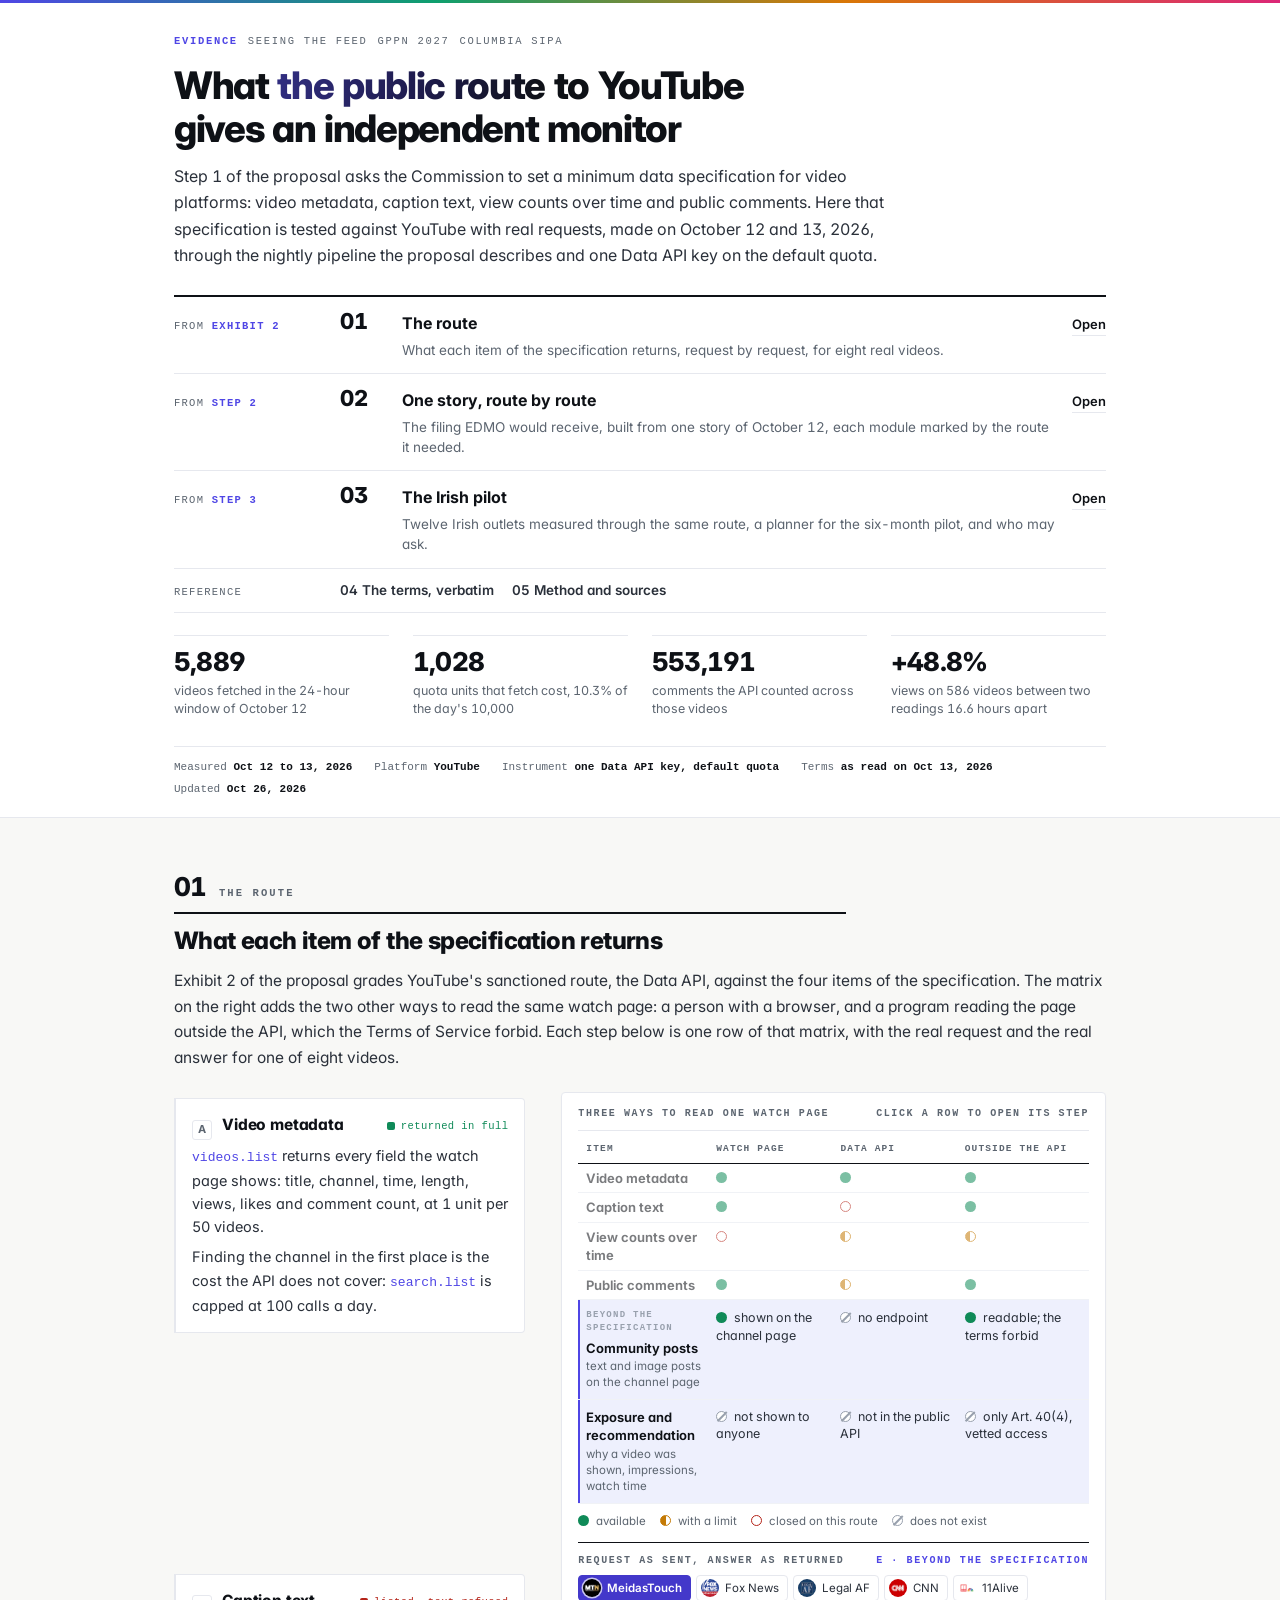
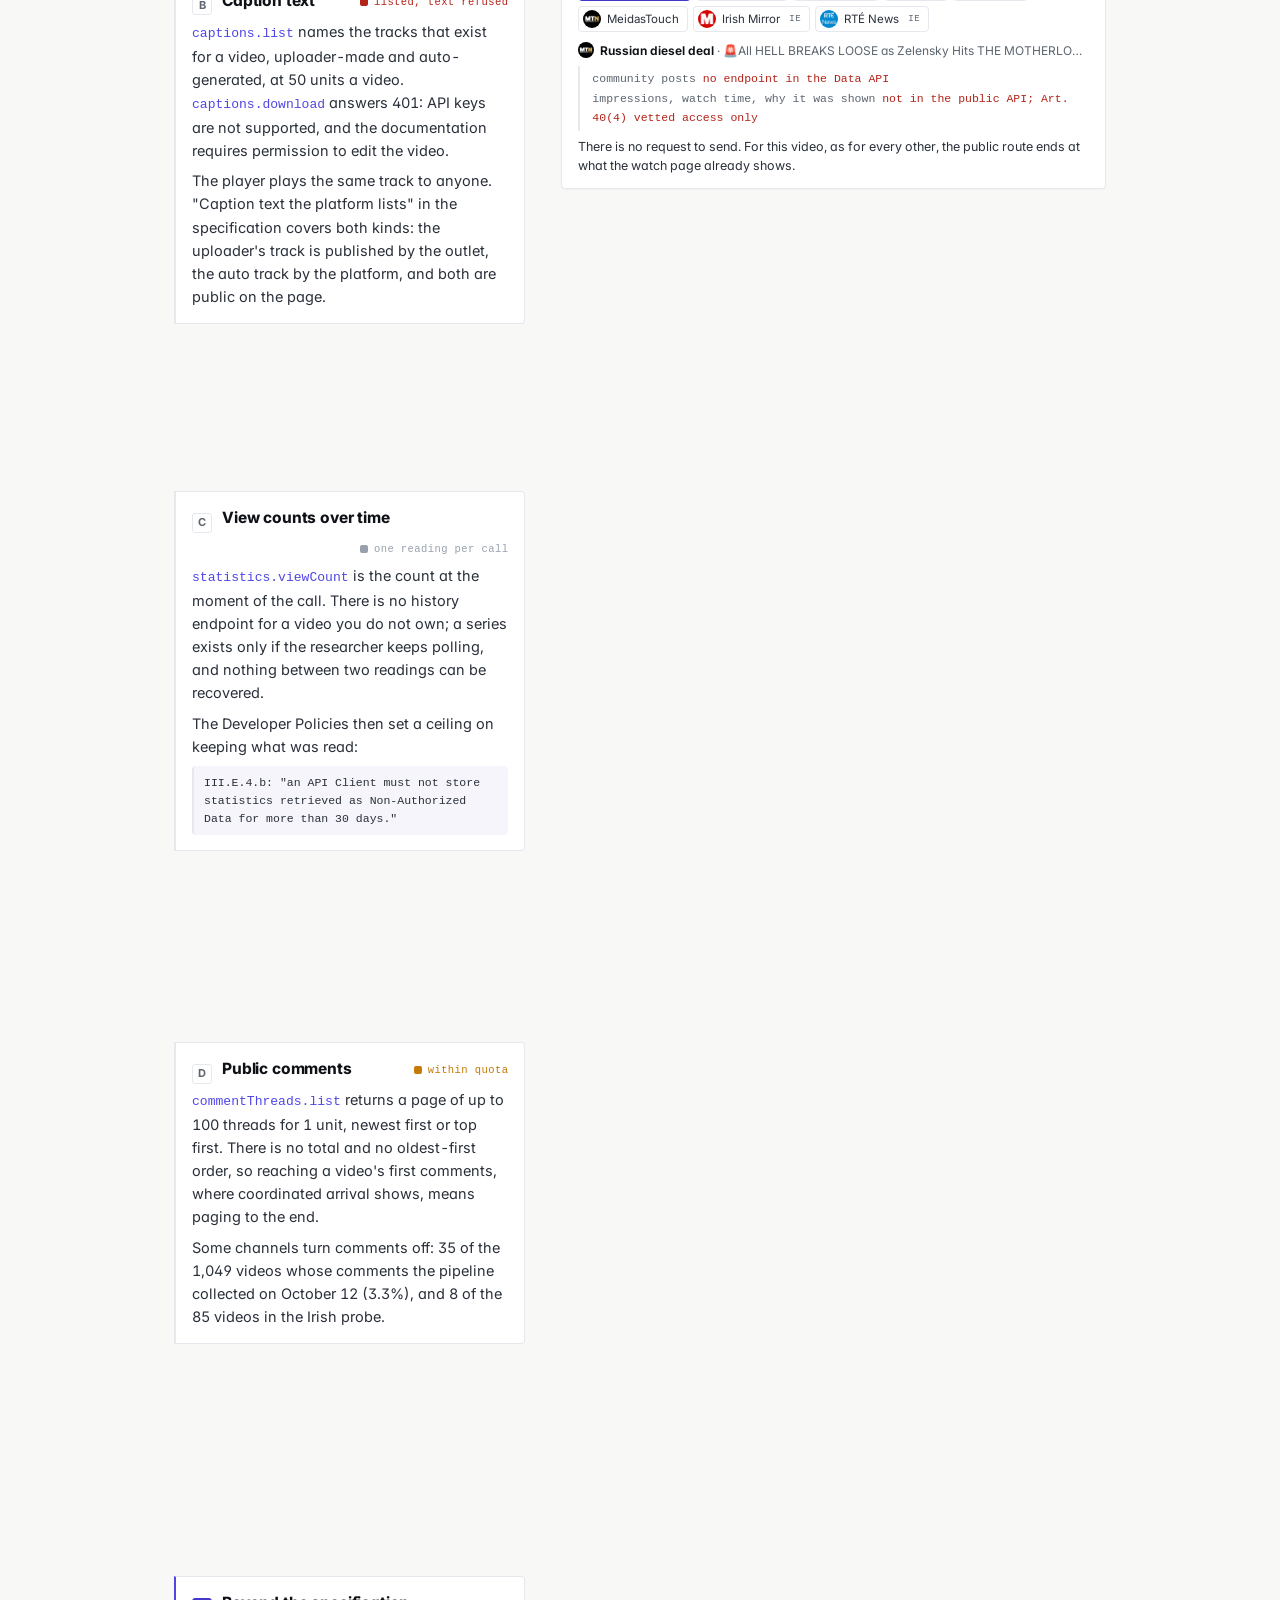
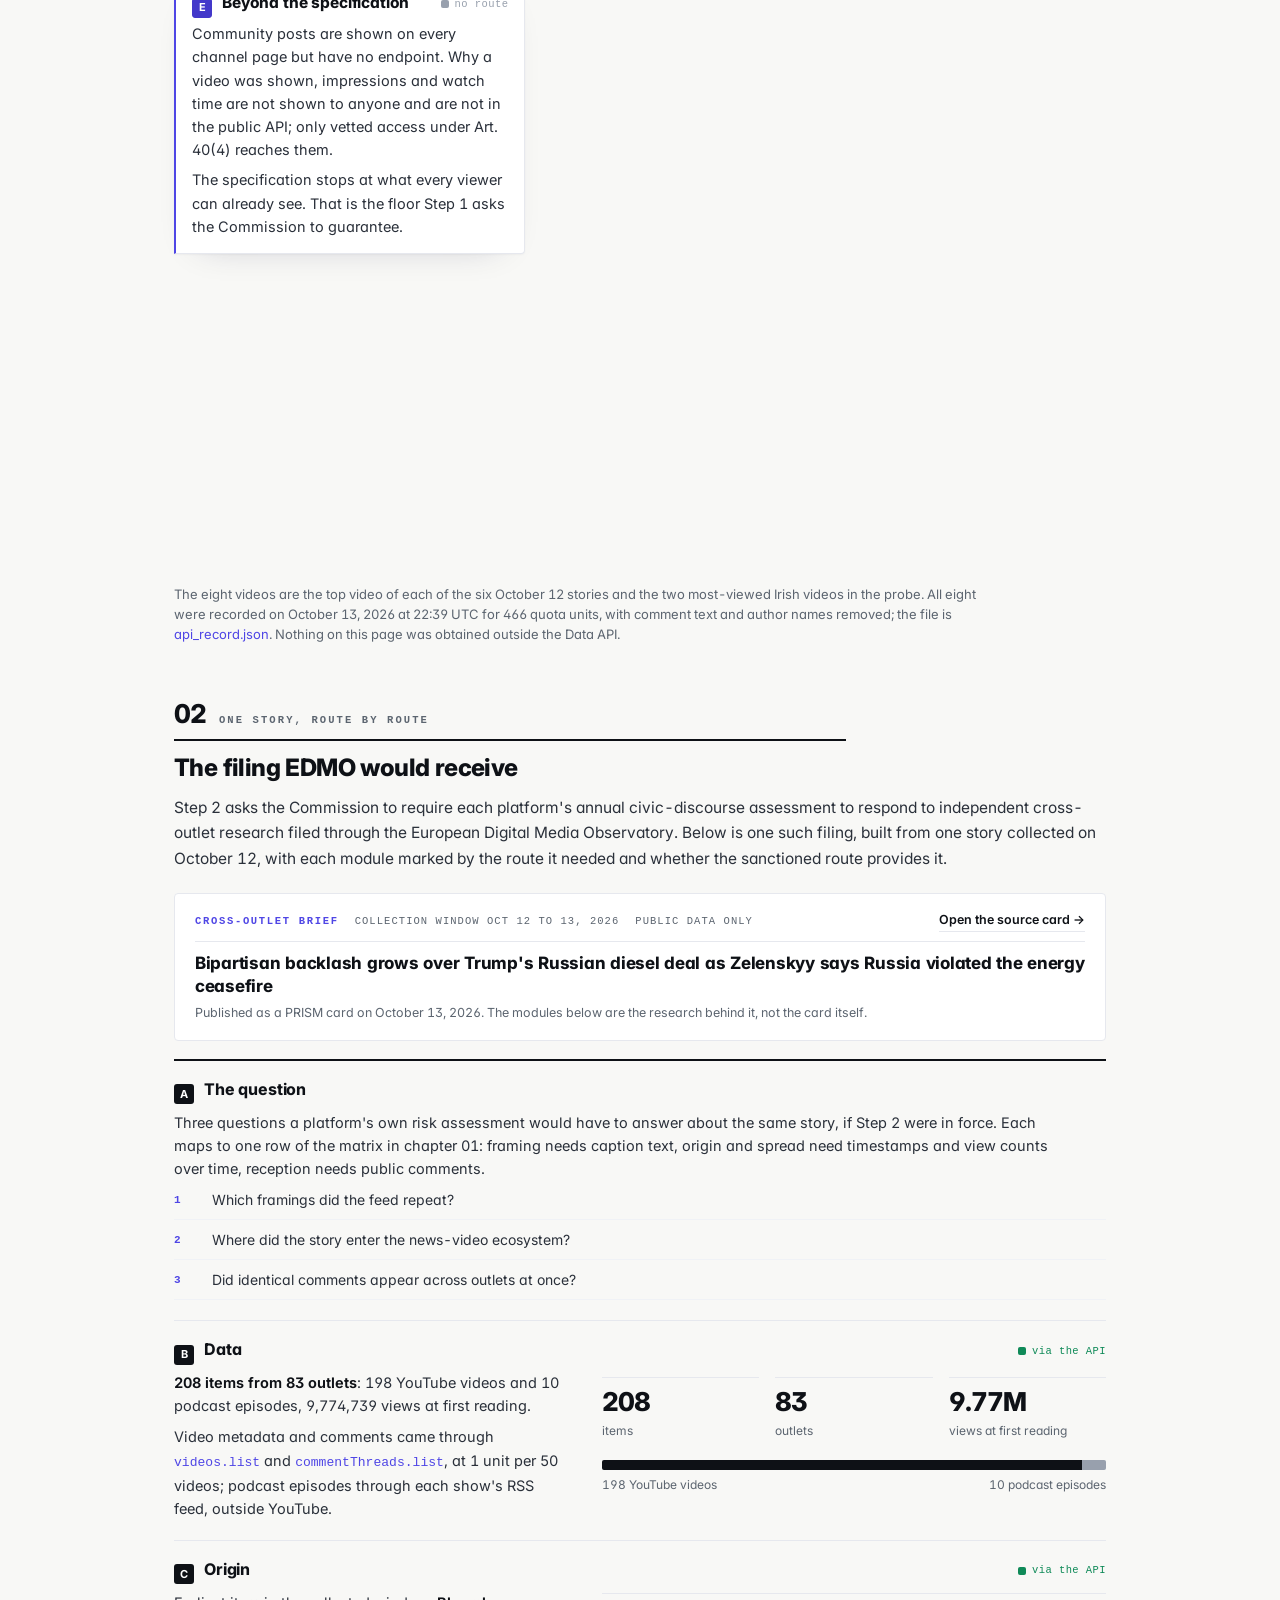
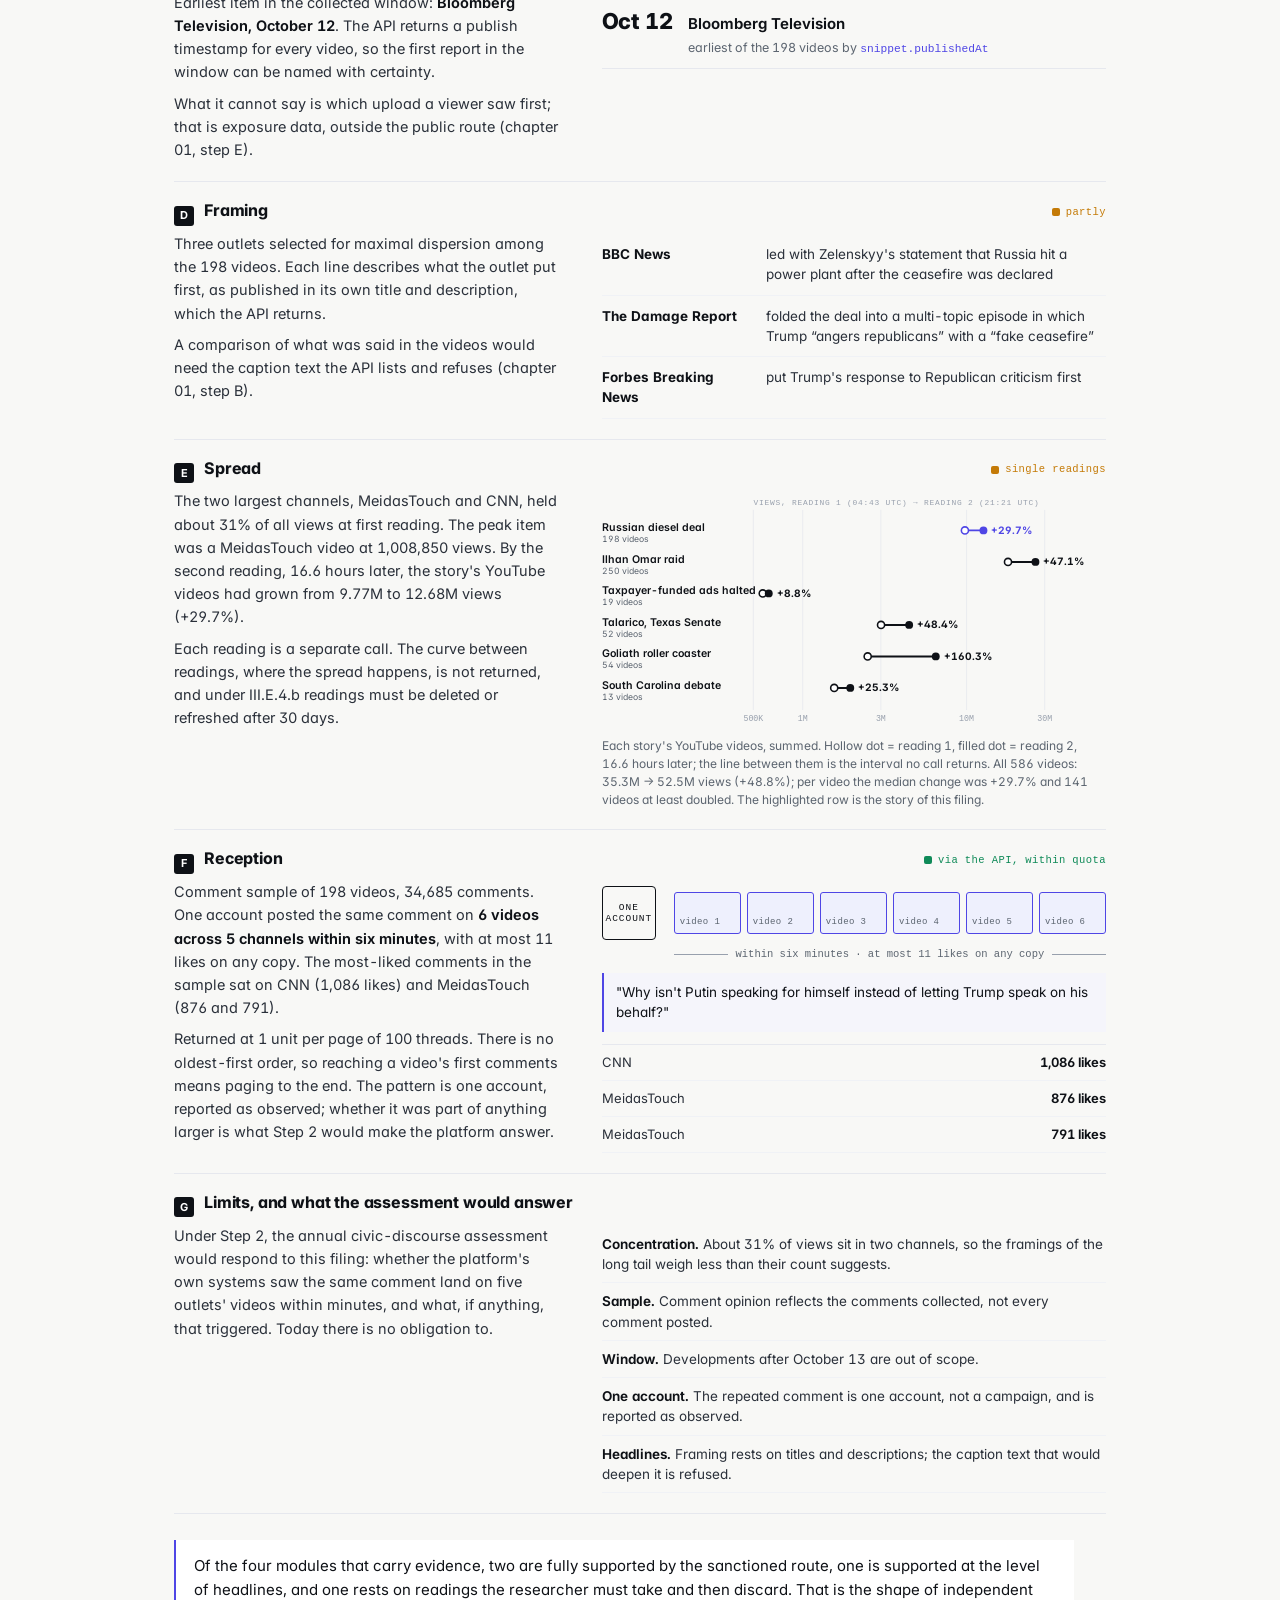
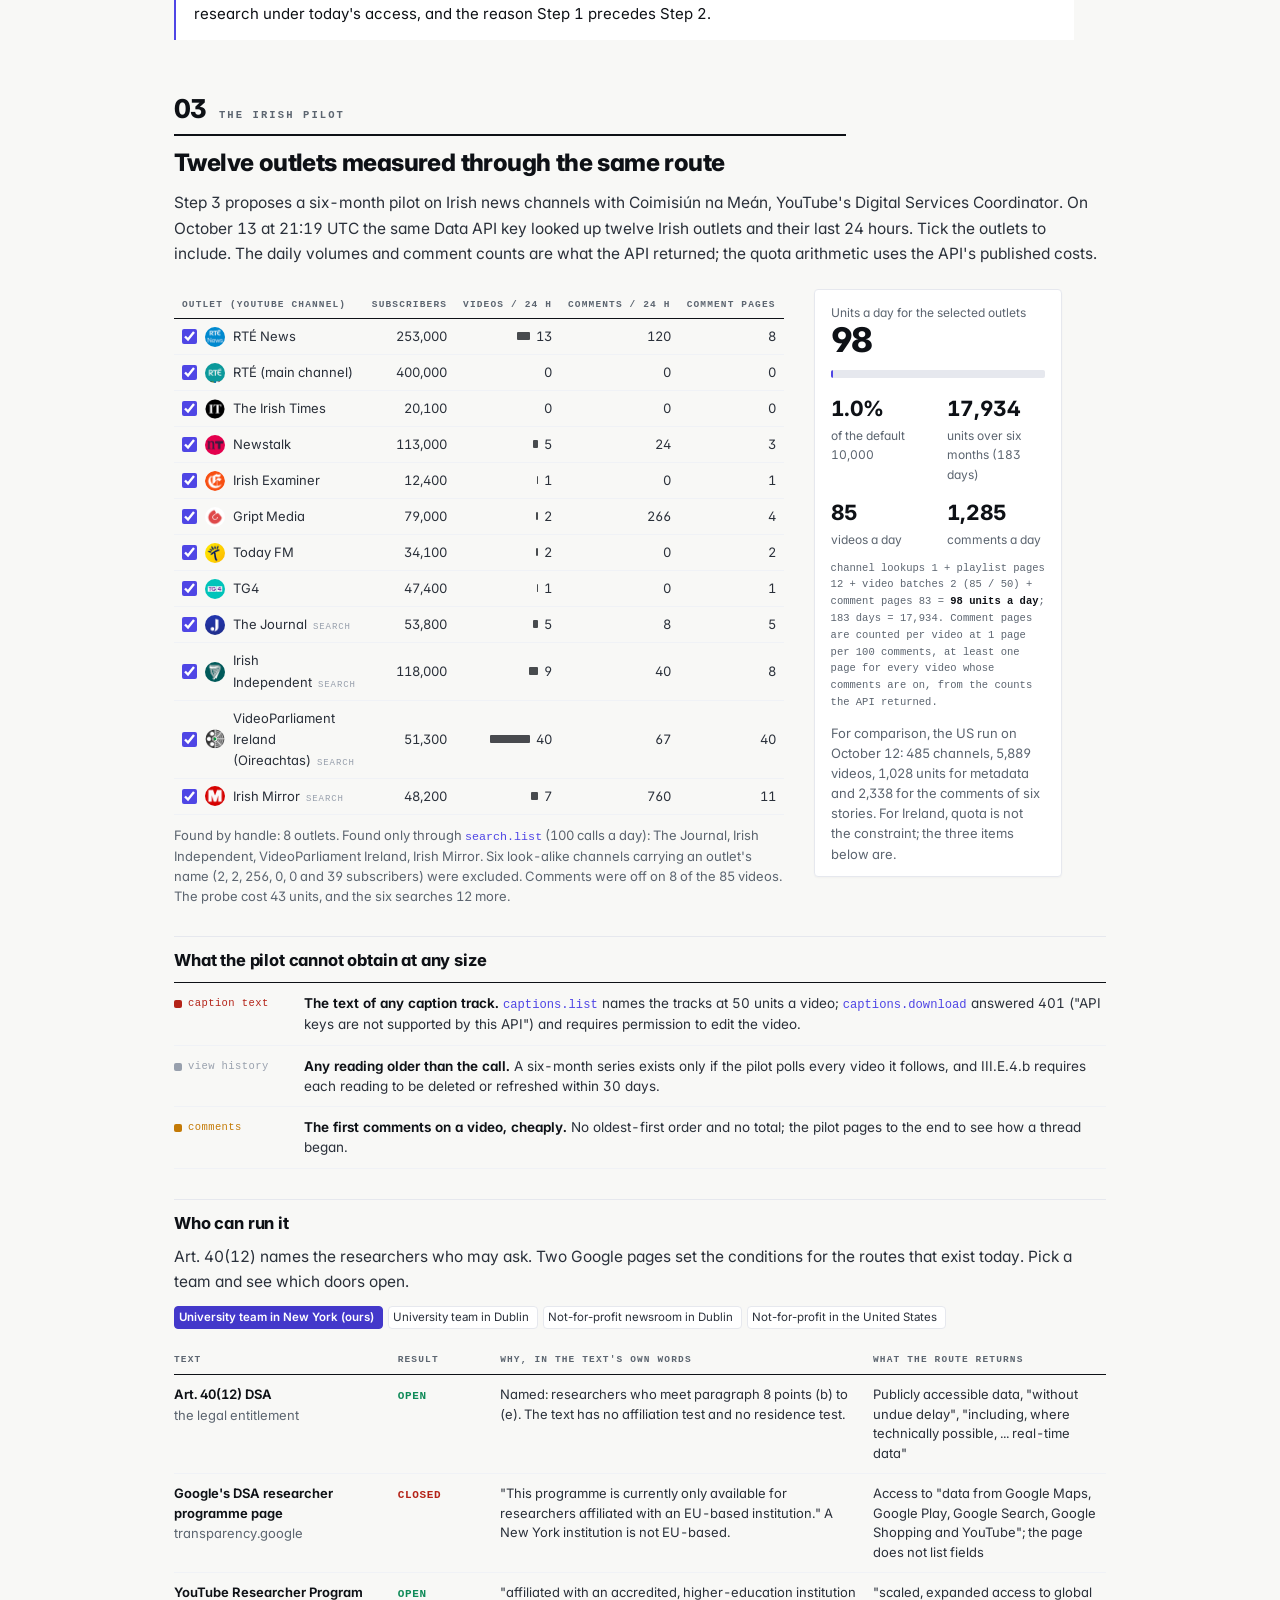
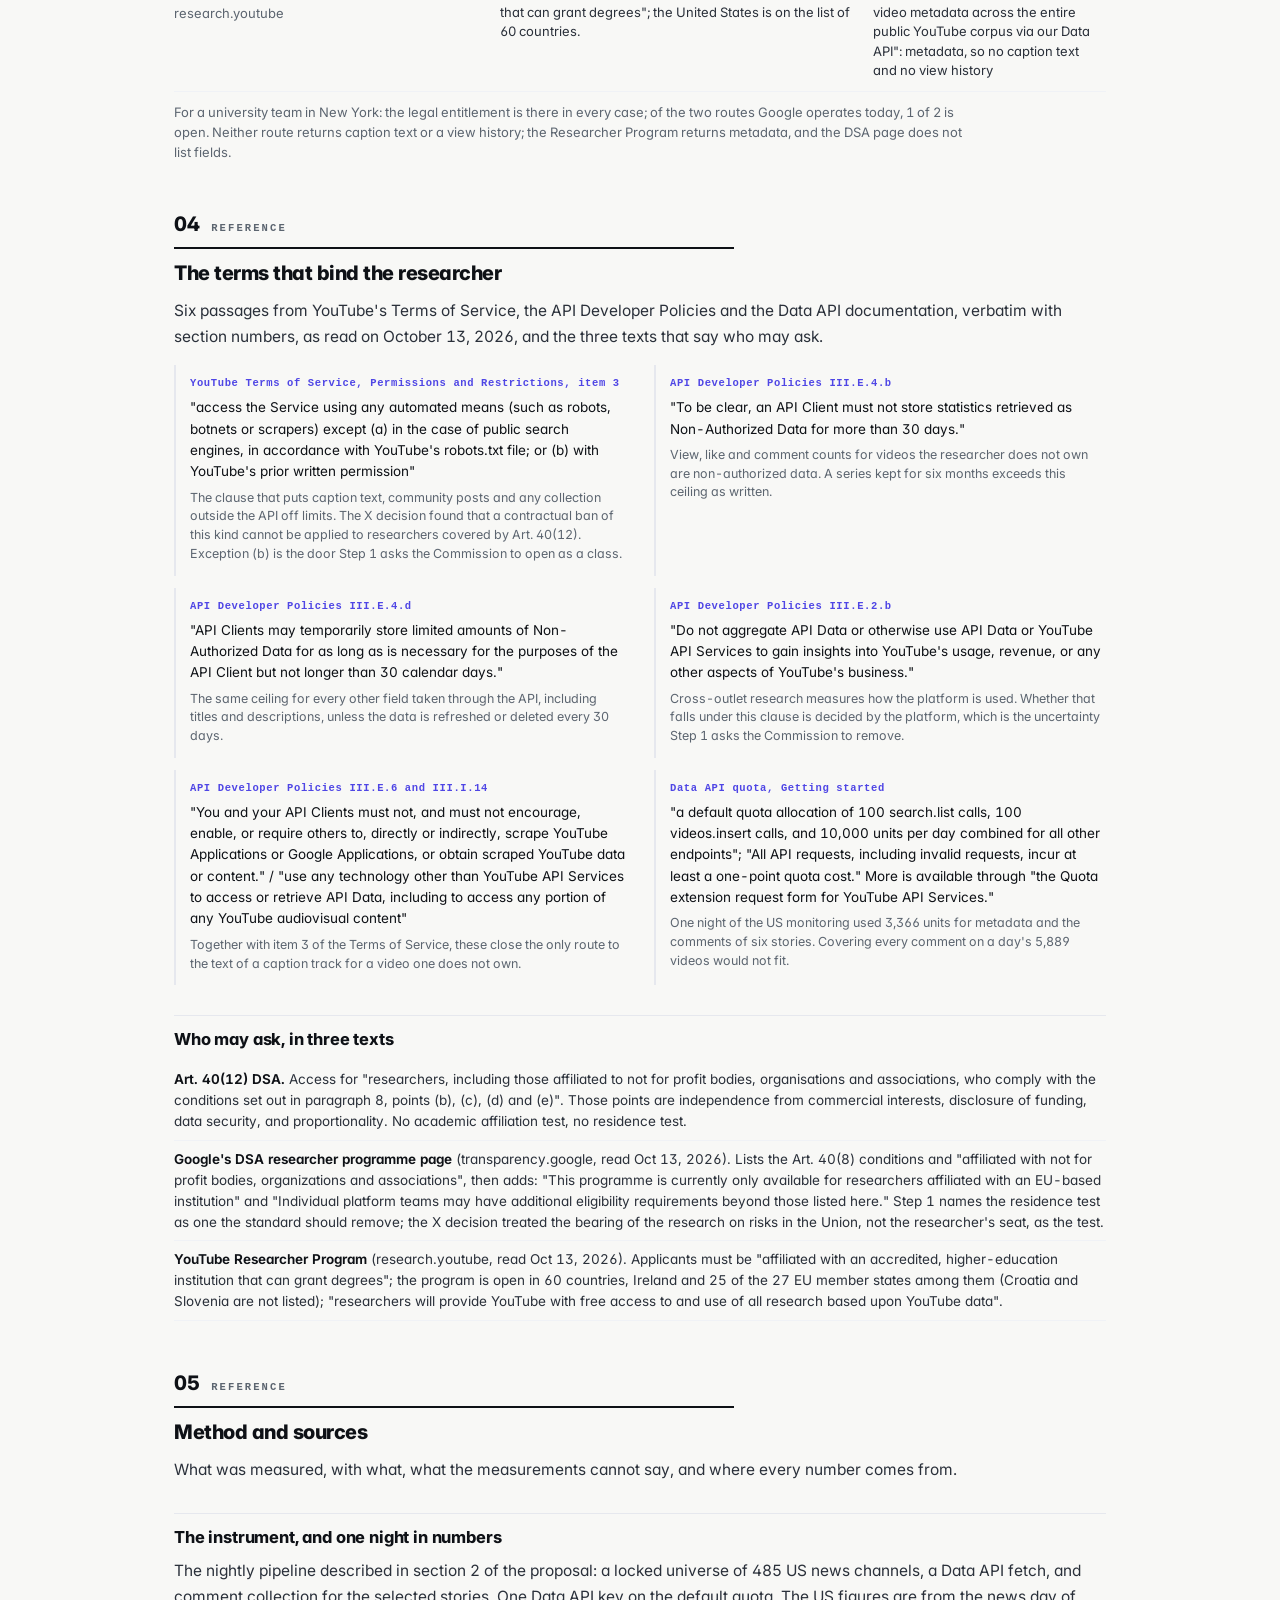
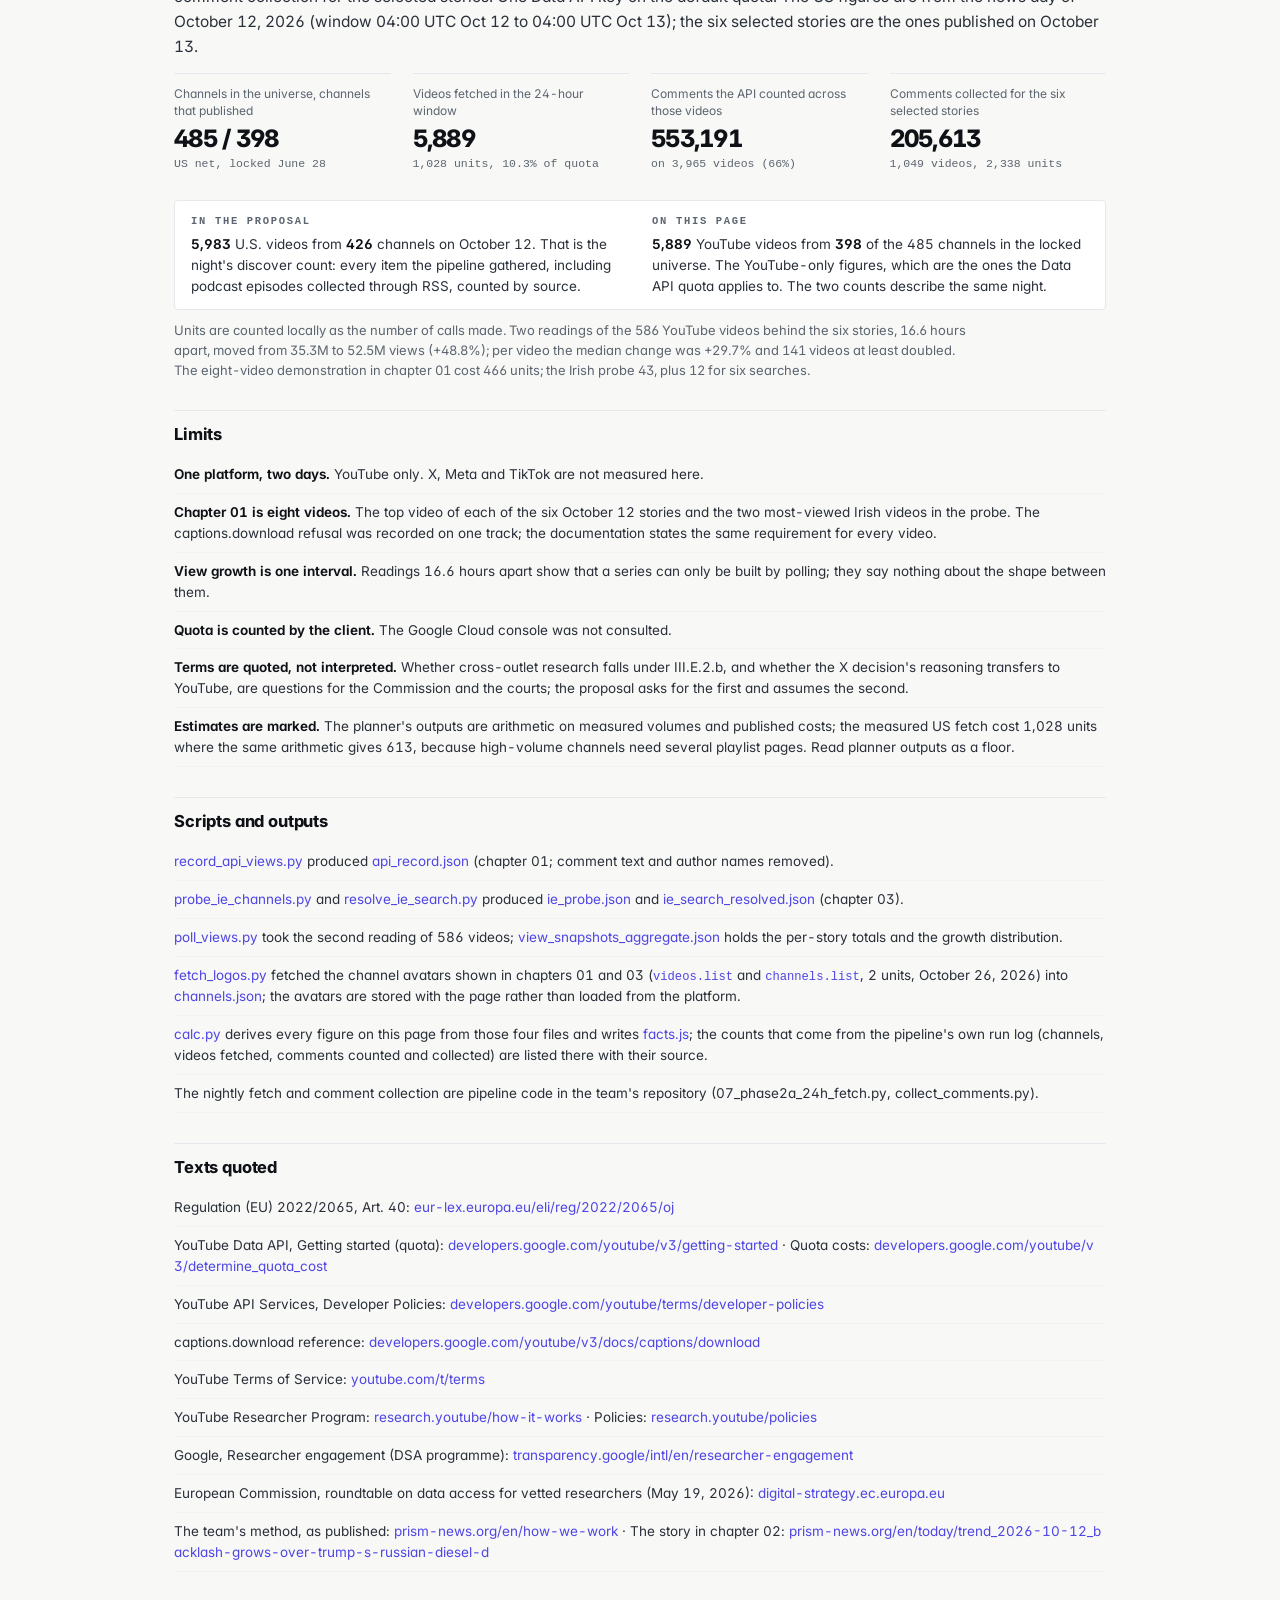
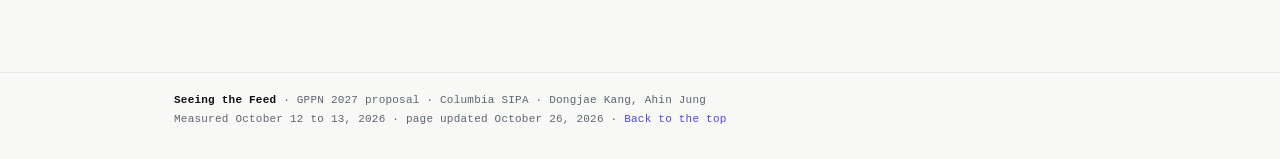
==== prism/gppn-2027/index.html @ 00c49854 "prism/gppn-2027: empty favicon link so the page logs no 404 Co-Authored-By: Claude Fable 5.1 <norepl" ====
<!doctype html>
<html lang="en">
<head>
<meta charset="utf-8">
<meta name="viewport" content="width=device-width, initial-scale=1">
<meta name="robots" content="noindex, nofollow">
<link rel="icon" href="data:,">
<title>YouTube Access Ledger · Seeing the Feed</title>
<meta name="description" content="Evidence for the GPPN 2027 proposal Seeing the Feed: what the public route to YouTube returns for each item of the proposed data specification, one story filed route by route, and a planner for the Irish pilot. Real requests, October 12 and 13, 2026.">
<link rel="preconnect" href="https://fonts.googleapis.com">
<link rel="preconnect" href="https://fonts.gstatic.com" crossorigin>
<link rel="stylesheet" href="https://fonts.googleapis.com/css2?family=Inter:wght@400;500;600;700;800&display=swap">
<link rel="stylesheet" href="ledger.css">
</head>
<body>
<div class="band"></div>

<header class="mast" id="top">
  <div class="wrap">
    <div class="eyebrow"><span class="ac">Evidence</span><span>Seeing the Feed</span><span>GPPN 2027</span><span>Columbia SIPA</span></div>
    <h1><span>What <em>the public route</em> to YouTube</span><span>gives an independent monitor</span></h1>
    <p class="dek">Step 1 of the proposal asks the Commission to set a minimum data specification for video platforms: video metadata, caption text, view counts over time and public comments. Here that specification is tested against YouTube with real requests, made on October 12 and 13, 2026, through the nightly pipeline the proposal describes and one Data API key on the default quota.</p>

    <ol class="doors">
      <li><span class="from">From <b>Exhibit 2</b></span><span class="n">01</span><span class="t">The route<small>What each item of the specification returns, request by request, for eight real videos.</small></span><a class="go" href="#ledger">Open</a></li>
      <li><span class="from">From <b>Step 2</b></span><span class="n">02</span><span class="t">One story, route by route<small>The filing EDMO would receive, built from one story of October 12, each module marked by the route it needed.</small></span><a class="go" href="#brief">Open</a></li>
      <li><span class="from">From <b>Step 3</b></span><span class="n">03</span><span class="t">The Irish pilot<small>Twelve Irish outlets measured through the same route, a planner for the six-month pilot, and who may ask.</small></span><a class="go" href="#ireland">Open</a></li>
      <li class="ref"><span class="from">Reference</span><span><a href="#terms">04 The terms, verbatim</a><a href="#method">05 Method and sources</a></span></li>
    </ol>

    <div class="strip" id="strip">
      <div class="st"><div class="v num" data-count="5889">5,889</div><div class="l">videos fetched in the 24-hour window of October 12</div></div>
      <div class="st"><div class="v num" data-count="1028">1,028</div><div class="l">quota units that fetch cost, 10.3% of the day's 10,000</div></div>
      <div class="st"><div class="v num" data-count="553191">553,191</div><div class="l">comments the API counted across those videos</div></div>
      <div class="st"><div class="v num" data-count="48.8" data-prefix="+" data-suffix="%" data-dec="1">+48.8%</div><div class="l">views on 586 videos between two readings 16.6 hours apart</div></div>
    </div>
    <div class="meta"><span>Measured <b>Oct 12 to 13, 2026</b></span><span>Platform <b>YouTube</b></span><span>Instrument <b>one Data API key, default quota</b></span><span>Terms <b>as read on Oct 13, 2026</b></span><span>Updated <b>Oct 26, 2026</b></span></div>
  </div>
</header>

<div class="bar"><div class="in"><span class="cur"><b id="bar-n">00</b><span id="bar-t">Start</span></span><nav><a href="#ledger" data-ch="0">01</a><a href="#brief" data-ch="1">02</a><a href="#ireland" data-ch="2">03</a></nav></div></div>

<main>
<div class="wrap">

<!-- ================= 01 the route ================= -->
<section class="chapter" id="ledger" data-ch="0" data-title="The route">
  <div class="chead"><span class="cnum">01</span><span class="clabel">The route</span></div>
  <h2>What each item of the specification returns</h2>
  <p class="lead">Exhibit 2 of the proposal grades YouTube's sanctioned route, the Data API, against the four items of the specification. The matrix on the right adds the two other ways to read the same watch page: a person with a browser, and a program reading the page outside the API, which the Terms of Service forbid. Each step below is one row of that matrix, with the real request and the real answer for one of eight videos.</p>

  <div class="scene" data-scene="route">
    <div class="steps" id="route-steps">
      <div class="step" id="route-a" data-step="0"><div class="card">
        <div class="sh"><b class="k">A</b><span class="t">Video metadata</span><span class="chip ok"><i></i>returned in full</span></div>
        <p><code>videos.list</code> returns every field the watch page shows: title, channel, time, length, views, likes and comment count, at 1 unit per 50 videos.</p>
        <p>Finding the channel in the first place is the cost the API does not cover: <code>search.list</code> is capped at 100 calls a day.</p>
      </div></div>
      <div class="step" id="route-b" data-step="1"><div class="card">
        <div class="sh"><b class="k">B</b><span class="t">Caption text</span><span class="chip closed"><i></i>listed, text refused</span></div>
        <p><code>captions.list</code> names the tracks that exist for a video, uploader-made and auto-generated, at 50 units a video. <code>captions.download</code> answers 401: API keys are not supported, and the documentation requires permission to edit the video.</p>
        <p>The player plays the same track to anyone. "Caption text the platform lists" in the specification covers both kinds: the uploader's track is published by the outlet, the auto track by the platform, and both are public on the page.</p>
      </div></div>
      <div class="step" id="route-c" data-step="2"><div class="card">
        <div class="sh"><b class="k">C</b><span class="t">View counts over time</span><span class="chip none"><i></i>one reading per call</span></div>
        <p><code>statistics.viewCount</code> is the count at the moment of the call. There is no history endpoint for a video you do not own; a series exists only if the researcher keeps polling, and nothing between two readings can be recovered.</p>
        <p>The Developer Policies then set a ceiling on keeping what was read: <span class="q">III.E.4.b: "an API Client must not store statistics retrieved as Non-Authorized Data for more than 30 days."</span></p>
      </div></div>
      <div class="step" id="route-d" data-step="3"><div class="card">
        <div class="sh"><b class="k">D</b><span class="t">Public comments</span><span class="chip cond"><i></i>within quota</span></div>
        <p><code>commentThreads.list</code> returns a page of up to 100 threads for 1 unit, newest first or top first. There is no total and no oldest-first order, so reaching a video's first comments, where coordinated arrival shows, means paging to the end.</p>
        <p>Some channels turn comments off: 35 of the 1,049 videos whose comments the pipeline collected on October 12 (3.3%), and 8 of the 85 videos in the Irish probe.</p>
      </div></div>
      <div class="step" id="route-e" data-step="4"><div class="card">
        <div class="sh"><b class="k">E</b><span class="t">Beyond the specification</span><span class="chip none"><i></i>no route</span></div>
        <p>Community posts are shown on every channel page but have no endpoint. Why a video was shown, impressions and watch time are not shown to anyone and are not in the public API; only vetted access under Art. 40(4) reaches them.</p>
        <p>The specification stops at what every viewer can already see. That is the floor Step 1 asks the Commission to guarantee.</p>
      </div></div>
      <div class="tail"></div>
    </div>

    <div class="stage">
      <div class="panel">
        <div class="ph"><span class="lab">Three ways to read one watch page</span><span class="lab" id="mx-hint">Click a row to open its step</span></div>
        <div class="tw">
        <table class="matrix" id="matrix">
          <colgroup><col class="c0"><col><col><col></colgroup>
          <thead><tr><th>Item</th><th>Watch page</th><th>Data API</th><th>Outside the API</th></tr></thead>
          <tbody>
            <tr class="row" data-step="0"><td><span class="nm">Video metadata</span><span class="ds">title, description, tags, time, duration, counts</span></td><td><i class="mk full"></i><span class="tx">shown on every watch page</span></td><td><i class="mk full"></i><span class="tx">returned in full, 1 unit per 50; search capped at 100 calls a day</span></td><td><i class="mk full"></i><span class="tx">the same fields</span></td></tr>
            <tr class="row" data-step="1"><td><span class="nm">Caption text</span><span class="ds">uploader captions and platform auto captions</span></td><td><i class="mk full"></i><span class="tx">the player plays both kinds</span></td><td><i class="mk own"></i><span class="tx">tracks are listed; the text is refused: 401, edit permission</span></td><td><i class="mk full"></i><span class="tx">readable from the player's track; the terms forbid this route</span></td></tr>
            <tr class="row" data-step="2"><td><span class="nm">View counts over time</span><span class="ds">a series of readings per video, not one</span></td><td><i class="mk own"></i><span class="tx">the current count only, no history</span></td><td><i class="mk lim"></i><span class="tx">one reading per call; stored readings expire at 30 days</span></td><td><i class="mk lim"></i><span class="tx">the same single reading</span></td></tr>
            <tr class="row" data-step="3"><td><span class="nm">Public comments</span><span class="ds">threads and replies, newest or top</span></td><td><i class="mk full"></i><span class="tx">shown under each video</span></td><td><i class="mk lim"></i><span class="tx">1 unit per 100 threads; no total, no oldest-first; the quota binds</span></td><td><i class="mk full"></i><span class="tx">the same threads; the terms forbid</span></td></tr>
            <tr class="row sep" data-step="4"><td><span class="nm">Community posts</span><span class="ds">text and image posts on the channel page</span></td><td><i class="mk full"></i><span class="tx">shown on the channel page</span></td><td><i class="mk none"></i><span class="tx">no endpoint</span></td><td><i class="mk full"></i><span class="tx">readable; the terms forbid</span></td></tr>
            <tr class="row" data-step="4"><td><span class="nm">Exposure and recommendation</span><span class="ds">why a video was shown, impressions, watch time</span></td><td><i class="mk none"></i><span class="tx">not shown to anyone</span></td><td><i class="mk none"></i><span class="tx">not in the public API</span></td><td><i class="mk none"></i><span class="tx">only Art. 40(4), vetted access</span></td></tr>
          </tbody>
        </table>
        </div>
        <div class="legend"><span><i class="mk full"></i>available</span><span><i class="mk lim"></i>with a limit</span><span><i class="mk own"></i>closed on this route</span><span><i class="mk none"></i>does not exist</span></div>

        <div class="receipt" id="receipt">
          <div class="rh"><span class="lab">Request as sent, answer as returned</span><span class="lab ac" id="rc-cost"></span></div>
          <div class="seg" id="vidpick" role="group" aria-label="Choose a video"></div>
          <div class="vh" id="vidhead"></div>
          <div id="rc-body"></div>
        </div>
      </div>
    </div>
  </div>
  <p class="note">The eight videos are the top video of each of the six October 12 stories and the two most-viewed Irish videos in the probe. All eight were recorded on October 13, 2026 at 22:39 UTC for 466 quota units, with comment text and author names removed; the file is <a href="data/api_record.json">api_record.json</a>. Nothing on this page was obtained outside the Data API.</p>
</section>

<!-- ================= 02 one story ================= -->
<section class="chapter" id="brief" data-ch="1" data-title="One story, route by route">
  <div class="chead"><span class="cnum">02</span><span class="clabel">One story, route by route</span></div>
  <h2>The filing EDMO would receive</h2>
  <p class="lead">Step 2 asks the Commission to require each platform's annual civic-discourse assessment to respond to independent cross-outlet research filed through the European Digital Media Observatory. Below is one such filing, built from one story collected on October 12, with each module marked by the route it needed and whether the sanctioned route provides it.</p>

  <div class="story">
    <div class="sh"><span class="lab ac">Cross-outlet brief</span><span>Collection window Oct 12 to 13, 2026</span><span>Public data only</span><a href="https://prism-news.org/en/today/trend_2026-10-12_backlash-grows-over-trump-s-russian-diesel-d" target="_blank" rel="noopener">Open the source card →</a></div>
    <h3>Bipartisan backlash grows over Trump's Russian diesel deal as Zelenskyy says Russia violated the energy ceasefire</h3>
    <p class="sm">Published as a PRISM card on October 13, 2026. The modules below are the research behind it, not the card itself.</p>
  </div>

  <div class="filing" id="filing">
    <article class="mod one" id="brief-a">
      <div class="mh"><b class="k">A</b><span class="t">The question</span></div>
      <div class="mt">
        <p>Three questions a platform's own risk assessment would have to answer about the same story, if Step 2 were in force. Each maps to one row of the matrix in chapter 01: framing needs caption text, origin and spread need timestamps and view counts over time, reception needs public comments.</p>
        <ol class="qs">
          <li>Which framings did the feed repeat?</li>
          <li>Where did the story enter the news-video ecosystem?</li>
          <li>Did identical comments appear across outlets at once?</li>
        </ol>
      </div>
    </article>

    <article class="mod" id="brief-b">
      <div class="mh"><b class="k">B</b><span class="t">Data</span><span class="chip ok"><i></i>via the API</span></div>
      <div class="mt">
        <p><b>208 items from 83 outlets</b>: 198 YouTube videos and 10 podcast episodes, 9,774,739 views at first reading.</p>
        <p>Video metadata and comments came through <code>videos.list</code> and <code>commentThreads.list</code>, at 1 unit per 50 videos; podcast episodes through each show's RSS feed, outside YouTube.</p>
      </div>
      <div class="mf">
        <div class="bignums">
          <div class="b"><div class="v num">208</div><div class="l">items</div></div>
          <div class="b"><div class="v num">83</div><div class="l">outlets</div></div>
          <div class="b"><div class="v num">9.77M</div><div class="l">views at first reading</div></div>
        </div>
        <div class="comp"><i class="a" style="width:95.2%"></i><i class="b" style="width:4.8%"></i></div>
        <div class="complab"><span>198 YouTube videos</span><span>10 podcast episodes</span></div>
      </div>
    </article>

    <article class="mod" id="brief-c">
      <div class="mh"><b class="k">C</b><span class="t">Origin</span><span class="chip ok"><i></i>via the API</span></div>
      <div class="mt">
        <p>Earliest item in the collected window: <b>Bloomberg Television, October 12</b>. The API returns a publish timestamp for every video, so the first report in the window can be named with certainty.</p>
        <p>What it cannot say is which upload a viewer saw first; that is exposure data, outside the public route (chapter 01, step E).</p>
      </div>
      <div class="mf">
        <div class="origin"><span class="d">Oct 12</span><span class="o">Bloomberg Television<small>earliest of the 198 videos by <code>snippet.publishedAt</code></small></span></div>
      </div>
    </article>

    <article class="mod" id="brief-d">
      <div class="mh"><b class="k">D</b><span class="t">Framing</span><span class="chip cond"><i></i>partly</span></div>
      <div class="mt">
        <p>Three outlets selected for maximal dispersion among the 198 videos. Each line describes what the outlet put first, as published in its own title and description, which the API returns.</p>
        <p>A comparison of what was said in the videos would need the caption text the API lists and refuses (chapter 01, step B).</p>
      </div>
      <div class="mf"><ul class="outs" id="outs"></ul></div>
    </article>

    <article class="mod" id="brief-e">
      <div class="mh"><b class="k">E</b><span class="t">Spread</span><span class="chip cond"><i></i>single readings</span></div>
      <div class="mt">
        <p>The two largest channels, MeidasTouch and CNN, held about 31% of all views at first reading. The peak item was a MeidasTouch video at 1,008,850 views. By the second reading, 16.6 hours later, the story's YouTube videos had grown from 9.77M to 12.68M views (+29.7%).</p>
        <p>Each reading is a separate call. The curve between readings, where the spread happens, is not returned, and under III.E.4.b readings must be deleted or refreshed after 30 days.</p>
      </div>
      <div class="mf"><figure class="dumb" id="dumb"></figure></div>
    </article>

    <article class="mod" id="brief-f">
      <div class="mh"><b class="k">F</b><span class="t">Reception</span><span class="chip ok"><i></i>via the API, within quota</span></div>
      <div class="mt">
        <p>Comment sample of 198 videos, 34,685 comments. One account posted the same comment on <b>6 videos across 5 channels within six minutes</b>, with at most 11 likes on any copy. The most-liked comments in the sample sat on CNN (1,086 likes) and MeidasTouch (876 and 791).</p>
        <p>Returned at 1 unit per page of 100 threads. There is no oldest-first order, so reaching a video's first comments means paging to the end. The pattern is one account, reported as observed; whether it was part of anything larger is what Step 2 would make the platform answer.</p>
      </div>
      <div class="mf">
        <div class="rep">
          <div class="acc">ONE<br>ACCOUNT</div>
          <div class="vids" id="repvids"></div>
          <div class="brace">within six minutes · at most 11 likes on any copy</div>
          <div class="quote">"Why isn't Putin speaking for himself instead of letting Trump speak on his behalf?"</div>
        </div>
        <ul class="liked" id="liked"></ul>
      </div>
    </article>

    <article class="mod" id="brief-g">
      <div class="mh"><b class="k">G</b><span class="t">Limits, and what the assessment would answer</span></div>
      <div class="mt">
        <p>Under Step 2, the annual civic-discourse assessment would respond to this filing: whether the platform's own systems saw the same comment land on five outlets' videos within minutes, and what, if anything, that triggered. Today there is no obligation to.</p>
      </div>
      <div class="mf">
        <ul class="limits">
          <li><b>Concentration.</b> About 31% of views sit in two channels, so the framings of the long tail weigh less than their count suggests.</li>
          <li><b>Sample.</b> Comment opinion reflects the comments collected, not every comment posted.</li>
          <li><b>Window.</b> Developments after October 13 are out of scope.</li>
          <li><b>One account.</b> The repeated comment is one account, not a campaign, and is reported as observed.</li>
          <li><b>Headlines.</b> Framing rests on titles and descriptions; the caption text that would deepen it is refused.</li>
        </ul>
      </div>
    </article>
  </div>
  <p class="sum">Of the four modules that carry evidence, two are fully supported by the sanctioned route, one is supported at the level of headlines, and one rests on readings the researcher must take and then discard. That is the shape of independent research under today's access, and the reason Step 1 precedes Step 2.</p>
</section>

<!-- ================= 03 the Irish pilot ================= -->
<section class="chapter" id="ireland" data-ch="2" data-title="The Irish pilot">
  <div class="chead"><span class="cnum">03</span><span class="clabel">The Irish pilot</span></div>
  <h2>Twelve outlets measured through the same route</h2>
  <p class="lead">Step 3 proposes a six-month pilot on Irish news channels with Coimisiún na Meán, YouTube's Digital Services Coordinator. On October 13 at 21:19 UTC the same Data API key looked up twelve Irish outlets and their last 24 hours. Tick the outlets to include. The daily volumes and comment counts are what the API returned; the quota arithmetic uses the API's published costs.</p>

  <div class="plan">
    <div>
      <div class="tw">
      <table id="plantable">
        <thead><tr><th>Outlet (YouTube channel)</th><th class="r">Subscribers</th><th class="r">Videos / 24 h</th><th class="r">Comments / 24 h</th><th class="r">Comment pages</th></tr></thead>
        <tbody></tbody>
      </table>
      </div>
      <p class="note">Found by handle: 8 outlets. Found only through <code>search.list</code> (100 calls a day): The Journal, Irish Independent, VideoParliament Ireland, Irish Mirror. Six look-alike channels carrying an outlet's name (2, 2, 256, 0, 0 and 39 subscribers) were excluded. Comments were off on 8 of the 85 videos. The probe cost 43 units, and the six searches 12 more.</p>
    </div>
    <div class="out panel">
      <div class="l">Units a day for the selected outlets</div>
      <div class="big num" id="p-units">0</div>
      <div class="meter" id="p-meter"><i style="width:0"></i></div>
      <div class="row">
        <div><div class="v num" id="p-pct">0%</div><div class="l">of the default 10,000</div></div>
        <div><div class="v num" id="p-6m">0</div><div class="l">units over six months (183 days)</div></div>
        <div><div class="v num" id="p-vid">0</div><div class="l">videos a day</div></div>
        <div><div class="v num" id="p-com">0</div><div class="l">comments a day</div></div>
      </div>
      <div class="formula" id="p-formula"></div>
      <p class="note" style="margin-top:12px">For comparison, the US run on October 12: 485 channels, 5,889 videos, 1,028 units for metadata and 2,338 for the comments of six stories. For Ireland, quota is not the constraint; the three items below are.</p>
    </div>
  </div>

  <h3 id="cannot">What the pilot cannot obtain at any size</h3>
  <ul class="cannot">
    <li><span class="chip closed"><i></i>caption text</span><span><b>The text of any caption track.</b> <code>captions.list</code> names the tracks at 50 units a video; <code>captions.download</code> answered 401 ("API keys are not supported by this API") and requires permission to edit the video.</span></li>
    <li><span class="chip none"><i></i>view history</span><span><b>Any reading older than the call.</b> A six-month series exists only if the pilot polls every video it follows, and III.E.4.b requires each reading to be deleted or refreshed within 30 days.</span></li>
    <li><span class="chip cond"><i></i>comments</span><span><b>The first comments on a video, cheaply.</b> No oldest-first order and no total; the pilot pages to the end to see how a thread began.</span></li>
  </ul>

  <h3 id="who">Who can run it</h3>
  <p>Art. 40(12) names the researchers who may ask. Two Google pages set the conditions for the routes that exist today. Pick a team and see which doors open.</p>
  <div class="seg" id="teamseg" role="group" aria-label="Team type" style="margin-top:12px">
    <button data-team="us-uni" class="on">University team in New York (ours)</button>
    <button data-team="ie-uni">University team in Dublin</button>
    <button data-team="ie-npo">Not-for-profit newsroom in Dublin</button>
    <button data-team="us-npo">Not-for-profit in the United States</button>
  </div>
  <div class="tw">
  <table class="elig">
    <thead><tr><th style="width:24%">Text</th><th style="width:11%">Result</th><th>Why, in the text's own words</th><th style="width:25%">What the route returns</th></tr></thead>
    <tbody>
      <tr><td><b>Art. 40(12) DSA</b><br><span class="note">the legal entitlement</span></td><td id="e1-r"></td><td id="e1-w"></td><td>Publicly accessible data, "without undue delay", "including, where technically possible, ... real-time data"</td></tr>
      <tr><td><b>Google's DSA researcher programme page</b><br><span class="note">transparency.google</span></td><td id="e2-r"></td><td id="e2-w"></td><td>Access to "data from Google Maps, Google Play, Google Search, Google Shopping and YouTube"; the page does not list fields</td></tr>
      <tr><td><b>YouTube Researcher Program</b><br><span class="note">research.youtube</span></td><td id="e3-r"></td><td id="e3-w"></td><td>"scaled, expanded access to global video metadata across the entire public YouTube corpus via our Data API": metadata, so no caption text and no view history</td></tr>
    </tbody>
  </table>
  </div>
  <p class="note" id="eligsum"></p>
</section>

<!-- ================= 04 the terms ================= -->
<section class="chapter ref" id="terms" data-title="The terms">
  <div class="chead"><span class="cnum">04</span><span class="clabel">Reference</span></div>
  <h2>The terms that bind the researcher</h2>
  <p class="lead">Six passages from YouTube's Terms of Service, the API Developer Policies and the Data API documentation, verbatim with section numbers, as read on October 13, 2026, and the three texts that say who may ask.</p>
  <div class="quotes">
    <div class="q"><div class="r">YouTube Terms of Service, Permissions and Restrictions, item 3</div><blockquote>"access the Service using any automated means (such as robots, botnets or scrapers) except (a) in the case of public search engines, in accordance with YouTube's robots.txt file; or (b) with YouTube's prior written permission"</blockquote><div class="so">The clause that puts caption text, community posts and any collection outside the API off limits. The X decision found that a contractual ban of this kind cannot be applied to researchers covered by Art. 40(12). Exception (b) is the door Step 1 asks the Commission to open as a class.</div></div>
    <div class="q"><div class="r">API Developer Policies III.E.4.b</div><blockquote>"To be clear, an API Client must not store statistics retrieved as Non-Authorized Data for more than 30 days."</blockquote><div class="so">View, like and comment counts for videos the researcher does not own are non-authorized data. A series kept for six months exceeds this ceiling as written.</div></div>
    <div class="q"><div class="r">API Developer Policies III.E.4.d</div><blockquote>"API Clients may temporarily store limited amounts of Non-Authorized Data for as long as is necessary for the purposes of the API Client but not longer than 30 calendar days."</blockquote><div class="so">The same ceiling for every other field taken through the API, including titles and descriptions, unless the data is refreshed or deleted every 30 days.</div></div>
    <div class="q"><div class="r">API Developer Policies III.E.2.b</div><blockquote>"Do not aggregate API Data or otherwise use API Data or YouTube API Services to gain insights into YouTube's usage, revenue, or any other aspects of YouTube's business."</blockquote><div class="so">Cross-outlet research measures how the platform is used. Whether that falls under this clause is decided by the platform, which is the uncertainty Step 1 asks the Commission to remove.</div></div>
    <div class="q"><div class="r">API Developer Policies III.E.6 and III.I.14</div><blockquote>"You and your API Clients must not, and must not encourage, enable, or require others to, directly or indirectly, scrape YouTube Applications or Google Applications, or obtain scraped YouTube data or content." / "use any technology other than YouTube API Services to access or retrieve API Data, including to access any portion of any YouTube audiovisual content"</blockquote><div class="so">Together with item 3 of the Terms of Service, these close the only route to the text of a caption track for a video one does not own.</div></div>
    <div class="q"><div class="r">Data API quota, Getting started</div><blockquote>"a default quota allocation of 100 search.list calls, 100 videos.insert calls, and 10,000 units per day combined for all other endpoints"; "All API requests, including invalid requests, incur at least a one-point quota cost." More is available through "the Quota extension request form for YouTube API Services."</blockquote><div class="so">One night of the US monitoring used 3,366 units for metadata and the comments of six stories. Covering every comment on a day's 5,889 videos would not fit.</div></div>
  </div>
  <h3>Who may ask, in three texts</h3>
  <ul class="plain">
    <li><b>Art. 40(12) DSA.</b> Access for "researchers, including those affiliated to not for profit bodies, organisations and associations, who comply with the conditions set out in paragraph 8, points (b), (c), (d) and (e)". Those points are independence from commercial interests, disclosure of funding, data security, and proportionality. No academic affiliation test, no residence test.</li>
    <li><b>Google's DSA researcher programme page</b> (transparency.google, read Oct 13, 2026). Lists the Art. 40(8) conditions and "affiliated with not for profit bodies, organizations and associations", then adds: "This programme is currently only available for researchers affiliated with an EU-based institution" and "Individual platform teams may have additional eligibility requirements beyond those listed here." Step 1 names the residence test as one the standard should remove; the X decision treated the bearing of the research on risks in the Union, not the researcher's seat, as the test.</li>
    <li><b>YouTube Researcher Program</b> (research.youtube, read Oct 13, 2026). Applicants must be "affiliated with an accredited, higher-education institution that can grant degrees"; the program is open in 60 countries, Ireland and 25 of the 27 EU member states among them (Croatia and Slovenia are not listed); "researchers will provide YouTube with free access to and use of all research based upon YouTube data".</li>
  </ul>
</section>

<!-- ================= 05 method ================= -->
<section class="chapter ref" id="method" data-title="Method and sources">
  <div class="chead"><span class="cnum">05</span><span class="clabel">Reference</span></div>
  <h2>Method and sources</h2>
  <p class="lead">What was measured, with what, what the measurements cannot say, and where every number comes from.</p>

  <h3>The instrument, and one night in numbers</h3>
  <p>The nightly pipeline described in section 2 of the proposal: a locked universe of 485 US news channels, a Data API fetch, and comment collection for the selected stories. One Data API key on the default quota. The US figures are from the news day of October 12, 2026 (window 04:00 UTC Oct 12 to 04:00 UTC Oct 13); the six selected stories are the ones published on October 13.</p>
  <div class="stats" style="margin-top:14px">
    <div class="stat"><div class="l">Channels in the universe, channels that published</div><div class="v">485 / 398</div><div class="d">US net, locked June 28</div></div>
    <div class="stat"><div class="l">Videos fetched in the 24-hour window</div><div class="v">5,889</div><div class="d">1,028 units, 10.3% of quota</div></div>
    <div class="stat"><div class="l">Comments the API counted across those videos</div><div class="v">553,191</div><div class="d">on 3,965 videos (66%)</div></div>
    <div class="stat"><div class="l">Comments collected for the six selected stories</div><div class="v">205,613</div><div class="d">1,049 videos, 2,338 units</div></div>
  </div>
  <div class="recon">
    <div class="c"><span class="lab">In the proposal</span><b>5,983</b> U.S. videos from <b>426</b> channels on October 12. That is the night's discover count: every item the pipeline gathered, including podcast episodes collected through RSS, counted by source.</div>
    <div class="c"><span class="lab">On this page</span><b>5,889</b> YouTube videos from <b>398</b> of the 485 channels in the locked universe. The YouTube-only figures, which are the ones the Data API quota applies to. The two counts describe the same night.</div>
  </div>
  <p class="note">Units are counted locally as the number of calls made. Two readings of the 586 YouTube videos behind the six stories, 16.6 hours apart, moved from 35.3M to 52.5M views (+48.8%); per video the median change was +29.7% and 141 videos at least doubled. The eight-video demonstration in chapter 01 cost 466 units; the Irish probe 43, plus 12 for six searches.</p>

  <h3>Limits</h3>
  <ul class="plain">
    <li><b>One platform, two days.</b> YouTube only. X, Meta and TikTok are not measured here.</li>
    <li><b>Chapter 01 is eight videos.</b> The top video of each of the six October 12 stories and the two most-viewed Irish videos in the probe. The captions.download refusal was recorded on one track; the documentation states the same requirement for every video.</li>
    <li><b>View growth is one interval.</b> Readings 16.6 hours apart show that a series can only be built by polling; they say nothing about the shape between them.</li>
    <li><b>Quota is counted by the client.</b> The Google Cloud console was not consulted.</li>
    <li><b>Terms are quoted, not interpreted.</b> Whether cross-outlet research falls under III.E.2.b, and whether the X decision's reasoning transfers to YouTube, are questions for the Commission and the courts; the proposal asks for the first and assumes the second.</li>
    <li><b>Estimates are marked.</b> The planner's outputs are arithmetic on measured volumes and published costs; the measured US fetch cost 1,028 units where the same arithmetic gives 613, because high-volume channels need several playlist pages. Read planner outputs as a floor.</li>
  </ul>

  <h3>Scripts and outputs</h3>
  <ul class="plain">
    <li><a href="record_api_views.py">record_api_views.py</a> produced <a href="data/api_record.json">api_record.json</a> (chapter 01; comment text and author names removed).</li>
    <li><a href="probe_ie_channels.py">probe_ie_channels.py</a> and <a href="resolve_ie_search.py">resolve_ie_search.py</a> produced <a href="data/ie_probe.json">ie_probe.json</a> and <a href="data/ie_search_resolved.json">ie_search_resolved.json</a> (chapter 03).</li>
    <li><a href="poll_views.py">poll_views.py</a> took the second reading of 586 videos; <a href="data/view_snapshots_aggregate.json">view_snapshots_aggregate.json</a> holds the per-story totals and the growth distribution.</li>
    <li><a href="fetch_logos.py">fetch_logos.py</a> fetched the channel avatars shown in chapters 01 and 03 (<code>videos.list</code> and <code>channels.list</code>, 2 units, October 26, 2026) into <a href="data/channels.json">channels.json</a>; the avatars are stored with the page rather than loaded from the platform.</li>
    <li><a href="calc.py">calc.py</a> derives every figure on this page from those four files and writes <a href="data/facts.js">facts.js</a>; the counts that come from the pipeline's own run log (channels, videos fetched, comments counted and collected) are listed there with their source.</li>
    <li>The nightly fetch and comment collection are pipeline code in the team's repository (07_phase2a_24h_fetch.py, collect_comments.py).</li>
  </ul>
  <h3>Texts quoted</h3>
  <ul class="plain src">
    <li>Regulation (EU) 2022/2065, Art. 40: <a href="https://eur-lex.europa.eu/eli/reg/2022/2065/oj">eur-lex.europa.eu/eli/reg/2022/2065/oj</a></li>
    <li>YouTube Data API, Getting started (quota): <a href="https://developers.google.com/youtube/v3/getting-started">developers.google.com/youtube/v3/getting-started</a> · Quota costs: <a href="https://developers.google.com/youtube/v3/determine_quota_cost">developers.google.com/youtube/v3/determine_quota_cost</a></li>
    <li>YouTube API Services, Developer Policies: <a href="https://developers.google.com/youtube/terms/developer-policies">developers.google.com/youtube/terms/developer-policies</a></li>
    <li>captions.download reference: <a href="https://developers.google.com/youtube/v3/docs/captions/download">developers.google.com/youtube/v3/docs/captions/download</a></li>
    <li>YouTube Terms of Service: <a href="https://www.youtube.com/t/terms">youtube.com/t/terms</a></li>
    <li>YouTube Researcher Program: <a href="https://research.youtube/how-it-works/">research.youtube/how-it-works</a> · Policies: <a href="https://research.youtube/policies/">research.youtube/policies</a></li>
    <li>Google, Researcher engagement (DSA programme): <a href="https://transparency.google/intl/en/researcher-engagement">transparency.google/intl/en/researcher-engagement</a></li>
    <li>European Commission, roundtable on data access for vetted researchers (May 19, 2026): <a href="https://digital-strategy.ec.europa.eu/en/news/commission-holds-roundtable-data-access-vetted-researchers">digital-strategy.ec.europa.eu</a></li>
    <li>The team's method, as published: <a href="https://prism-news.org/en/how-we-work">prism-news.org/en/how-we-work</a> · The story in chapter 02: <a href="https://prism-news.org/en/today/trend_2026-10-12_backlash-grows-over-trump-s-russian-diesel-d">prism-news.org/en/today/trend_2026-10-12_backlash-grows-over-trump-s-russian-diesel-d</a></li>
  </ul>
</section>

</div>
</main>

<footer><div class="wrap"><b>Seeing the Feed</b> · GPPN 2027 proposal · Columbia SIPA · Dongjae Kang, Ahin Jung<br>Measured October 12 to 13, 2026 · page updated October 26, 2026 · <a href="#top">Back to the top</a></div></footer>

<div class="rail" id="rail" aria-label="Chapters"><ol>
  <li data-ch="0"><button class="rn" type="button" title="01 The route">01</button><button class="rb" type="button" aria-label="Chapter 1 progress"><i><b></b></i></button></li>
  <li data-ch="1"><button class="rn" type="button" title="02 One story, route by route">02</button><button class="rb" type="button" aria-label="Chapter 2 progress"><i><b></b></i></button></li>
  <li data-ch="2"><button class="rn" type="button" title="03 The Irish pilot">03</button><button class="rb" type="button" aria-label="Chapter 3 progress"><i><b></b></i></button></li>
</ol></div>
<div class="tip" id="tip" aria-hidden="true"></div>

<script src="data/facts.js"></script>
<script src="ledger.js"></script>
</body>
</html>
---- prism/gppn-2027/ledger.css ----
/* YouTube Access Ledger, evidence companion to "Seeing the Feed" (GPPN 2027).
   Tokens follow the proposal PDF (gppn_v11.html: ink/body/muted/faint, accent indigo, ok/mid/no) and
   PRISM's /about page (spectrum keyline, gradient emphasis, light paper, 4px corners, lines not boxes).
   One scroll, three chapters. Figures are sticky stages that change state as the step cards pass. */
:root{
  --ink:#0e1116; --body:#2a303a; --muted:#5c6570; --faint:#98a0ad;
  --line:#e6e8ee; --line2:#f0f2f6; --rule:#0e1116;
  --ground:#f8f8f6; --panel:#ffffff; --tint:#f5f5fb;
  --accent:#4f46e5; --accent-deep:#4338ca; --accent-soft:#eef0fd;
  --ok:#0f8a58; --mid:#c47a06; --no:#b42318;
  --spectrum:linear-gradient(90deg,#4F46E5 0%,#0E9F6E 34%,#D97706 66%,#DB2777 100%);
  --navy:linear-gradient(100deg,#312e81 0%,#1e1b4b 55%,#0e1116 100%);
  --sans:"Inter",-apple-system,"Helvetica Neue",Arial,sans-serif;
  --mono:ui-monospace,"SF Mono",Menlo,Consolas,monospace;
  --col:980px;
}
*{box-sizing:border-box;margin:0;padding:0}
html{scroll-behavior:smooth;scroll-padding-top:16px}
@media (prefers-reduced-motion:reduce){html{scroll-behavior:auto}}
body{font-family:var(--sans);color:var(--ink);background:var(--ground);font-size:15.5px;line-height:1.62;-webkit-font-smoothing:antialiased;font-feature-settings:"cv11","ss01","tnum"}
a{color:var(--accent);text-decoration:none}
a:hover{text-decoration:underline;text-underline-offset:3px}
code{font-family:var(--mono);font-size:.9em;color:var(--accent)}
b,strong{font-weight:650;color:var(--ink)}
.wrap{max-width:var(--col);margin:0 auto;padding:0 24px}
.lab{font-family:var(--mono);font-size:10.5px;letter-spacing:.16em;text-transform:uppercase;color:var(--muted);font-weight:600}
.lab.ac{color:var(--accent);font-weight:700}
.num{font-variant-numeric:tabular-nums}

/* ---- masthead ---- */
.band{height:3px;background:var(--spectrum)}
.mast{padding:30px 0 10px;background:var(--panel);border-bottom:1px solid var(--line)}
.mast .eyebrow{display:flex;flex-wrap:wrap;gap:0 10px;font-family:var(--mono);font-size:10.5px;letter-spacing:.16em;text-transform:uppercase;color:var(--muted)}
.mast .eyebrow .ac{color:var(--accent);font-weight:700}
h1{margin-top:14px;font-size:38px;line-height:1.12;letter-spacing:-.035em;font-weight:800;max-width:22em}
h1 span{display:block}
h1 em{font-style:normal;background:var(--navy);-webkit-background-clip:text;background-clip:text;color:transparent;font-weight:800}
.dek{margin-top:14px;font-size:16px;line-height:1.65;color:var(--body);max-width:46em}
.doors{list-style:none;margin:26px 0 0;border-top:2px solid var(--rule)}
.doors li{display:grid;grid-template-columns:150px 46px 1fr auto;gap:0 16px;align-items:baseline;padding:13px 0;border-bottom:1px solid var(--line)}
.doors .from{font-family:var(--mono);font-size:10.5px;letter-spacing:.12em;text-transform:uppercase;color:var(--muted)}
.doors .from b{color:var(--accent);font-weight:700}
.doors .n{font-size:22px;font-weight:800;letter-spacing:-.02em;line-height:1;color:var(--ink)}
.doors .t{font-size:16px;font-weight:700;color:var(--ink)}
.doors .t small{display:block;font-weight:400;color:var(--muted);font-size:13.5px;margin-top:3px;line-height:1.5}
.doors a.go{font-size:13px;font-weight:600;white-space:nowrap;border-bottom:1px solid var(--line);color:var(--ink)}
.doors a.go:hover{border-color:var(--ink);text-decoration:none}
.doors li.ref{grid-template-columns:150px 1fr;color:var(--muted);font-size:13.5px;padding:11px 0}
.doors li.ref a{color:var(--body);font-weight:600}
.doors li.ref a+a{margin-left:18px}
.strip{display:grid;grid-template-columns:repeat(4,1fr);gap:0 24px;margin-top:22px}
.strip .st{padding:12px 0 10px;border-top:1px solid var(--line)}
.strip .v{font-size:26px;font-weight:800;letter-spacing:-.03em;line-height:1.1;font-variant-numeric:tabular-nums}
.strip .l{font-size:12.5px;color:var(--muted);margin-top:5px;line-height:1.45}
.meta{display:flex;flex-wrap:wrap;gap:4px 22px;margin:18px 0 8px;padding-top:12px;border-top:1px solid var(--line);font-family:var(--mono);font-size:11px;color:var(--muted)}
.meta b{color:var(--ink);font-weight:600}

/* ---- narrow-screen position bar ---- */
.bar{display:none}

/* ---- chapters ---- */
main{padding-bottom:60px}
.chapter{padding-top:56px}
.chead{display:flex;align-items:baseline;gap:12px}
.chead .cnum{font-size:26px;font-weight:800;letter-spacing:-.02em;line-height:1;color:var(--ink);font-variant-numeric:tabular-nums}
.chead .clabel{font-family:var(--mono);font-size:10.5px;letter-spacing:.2em;text-transform:uppercase;color:var(--muted);font-weight:700}
h2{font-size:24px;line-height:1.25;letter-spacing:-.025em;font-weight:800;margin-top:10px;padding-top:12px;border-top:2px solid var(--rule);max-width:28em}
h3{font-size:16.5px;font-weight:750;letter-spacing:-.01em;margin:30px 0 8px;padding-top:10px;border-top:1px solid var(--line)}
.lead{margin-top:12px;font-size:15.5px;line-height:1.65;color:var(--body);max-width:60em}
.lead b{color:var(--ink)}
p{color:var(--body);max-width:62em}
p+p{margin-top:9px}
.note{font-size:13px;color:var(--muted);line-height:1.55;max-width:62em;margin-top:10px}
.note b{color:var(--ink);font-weight:600}
.chip{display:inline-flex;align-items:center;gap:6px;font-family:var(--mono);font-size:10.5px;letter-spacing:.04em;white-space:nowrap;color:var(--muted)}
.chip i{width:8px;height:8px;border-radius:2px;display:inline-block;background:currentColor}
.chip.ok{color:var(--ok)} .chip.cond{color:var(--mid)} .chip.closed{color:var(--no)} .chip.none{color:var(--faint)}

/* ---- scene = step cards (left) + sticky stage (right) ---- */
.scene{display:grid;grid-template-columns:minmax(0,1fr) minmax(0,1.55fr);gap:0 36px;align-items:start;margin-top:22px}
.steps{display:grid;gap:0}
.step{min-height:58vh;display:flex;align-items:center}
.step:first-child{min-height:44vh;align-items:flex-start;padding-top:6px}
.step .card{position:relative;background:var(--panel);border:1px solid var(--line);border-left:2px solid var(--line);border-radius:0 4px 4px 0;padding:14px 16px 15px;font-size:14.5px;line-height:1.6;color:var(--body);transition:border-color .3s,box-shadow .3s}
.step.on .card{border-left-color:var(--accent);box-shadow:0 1px 2px rgba(20,20,40,.04),0 14px 36px -28px rgba(20,20,60,.3)}
.step .card .sh{display:flex;align-items:baseline;gap:10px;flex-wrap:wrap;margin-bottom:6px}
.step .card .sh b.k{flex:none;width:20px;height:20px;border-radius:3px;border:1px solid var(--line);display:inline-flex;align-items:center;justify-content:center;font-size:11px;font-weight:700;color:var(--muted);line-height:1;transform:translateY(3px)}
.step.on .card .sh b.k{background:var(--accent-deep);border-color:var(--accent-deep);color:#fff}
.step .card .sh .t{font-size:15.5px;font-weight:750;color:var(--ink);letter-spacing:-.01em}
.step .card .sh .chip{margin-left:auto}
.step .card p{font-size:14.5px}
.step .card p+p{margin-top:7px}
.step .card .q{display:block;margin-top:8px;padding:8px 10px;background:var(--tint);border-radius:4px;font-family:var(--mono);font-size:11.5px;color:var(--body);line-height:1.55}
.tail{min-height:22vh}
.stage{position:sticky;top:16px}
.stage .panel{max-height:calc(100vh - 32px);overflow:auto}
.panel{background:var(--panel);border:1px solid var(--line);border-radius:4px;padding:13px 16px 12px;box-shadow:0 1px 2px rgba(20,20,40,.03)}
.panel .ph{display:flex;align-items:baseline;justify-content:space-between;gap:12px;flex-wrap:wrap;padding-bottom:8px;border-bottom:1px solid var(--line);margin-bottom:10px}
.panel .ph .lab{font-size:10px}
.panel .ph a{font-size:12.5px;font-weight:600;color:var(--ink);border-bottom:1px solid var(--line)}
.panel .ph a:hover{border-color:var(--ink);text-decoration:none}

/* chapter 01: matrix + receipt */
table.matrix{width:100%;border-collapse:collapse;font-size:12.5px;table-layout:fixed}
table.matrix th{font-family:var(--mono);font-size:9.5px;letter-spacing:.12em;text-transform:uppercase;color:var(--muted);font-weight:600;text-align:left;padding:0 8px 6px 0;border-bottom:1px solid var(--rule);vertical-align:bottom;white-space:nowrap}
table.matrix th:first-child{padding-left:8px}
table.matrix td{padding:8px 10px 8px 0;border-bottom:1px solid var(--line2);vertical-align:top;color:var(--body);line-height:1.42;transition:opacity .25s,background .25s}
table.matrix td:first-child{padding-left:8px}
table.matrix col.c0{width:27%}
table.matrix td .nm{font-weight:650;color:var(--ink);display:block;font-size:13px}
table.matrix td .ds{display:block;font-size:11.5px;color:var(--muted);margin-top:1px}
table.matrix tr.sep td{border-top:1px solid var(--rule);padding-top:9px}
table.matrix tr.sep td .nm::before{content:"beyond the specification";display:block;font-family:var(--mono);font-size:9px;letter-spacing:.14em;text-transform:uppercase;color:var(--faint);margin-bottom:4px}
table.matrix tr.row{cursor:pointer}
table.matrix tr.row:hover td{background:var(--tint)}
table.matrix tr.row.on td{background:var(--accent-soft)}
table.matrix tr.row.on td:first-child{box-shadow:inset 2px 0 0 var(--accent)}
table.matrix.dim tr.row:not(.on) td{opacity:.55;padding-top:5px;padding-bottom:5px}
table.matrix.dim tr.row:not(.on) td .ds,table.matrix.dim tr.row:not(.on) td .tx{display:none}
table.matrix.dim tr.row:not(.on) td .mk{margin-right:0}
table.matrix.dim tr.row:not(.on) td .nm::before{margin-bottom:2px}
table.matrix td .tx{display:inline}
.mk{display:inline-block;width:11px;height:11px;border-radius:50%;flex:none;vertical-align:-1px;margin-right:7px}
.mk.full{background:var(--ok)}
.mk.lim{background:linear-gradient(90deg,var(--mid) 50%,#fff 50%);border:1.6px solid var(--mid)}
.mk.own{border:1.6px solid var(--no);background:#fff}
.mk.none{border:1.6px solid var(--faint);background:#fff;position:relative}
.mk.none::after{content:"";position:absolute;left:50%;top:-2px;bottom:-2px;width:1.6px;background:var(--faint);transform:translateX(-50%) rotate(45deg)}
.legend{display:flex;flex-wrap:wrap;gap:4px 14px;margin-top:8px;font-size:11.5px;color:var(--muted)}
.legend span{display:inline-flex;align-items:center}
.receipt{margin-top:12px;padding-top:10px;border-top:1px solid var(--rule)}
.receipt .rh{display:flex;align-items:baseline;justify-content:space-between;gap:10px;flex-wrap:wrap;margin-bottom:6px}
.receipt .rh .lab{font-size:10px}
.seg{display:flex;flex-wrap:wrap;gap:5px;margin:0 0 10px}
.seg button{appearance:none;display:inline-flex;align-items:center;gap:6px;font-family:var(--sans);font-size:11.5px;cursor:pointer;border:1px solid var(--line);background:var(--panel);color:var(--body);padding:3px 8px 3px 4px;border-radius:4px;line-height:1.25;text-align:left}
.av{width:18px;height:18px;border-radius:50%;object-fit:cover;flex:none;background:var(--line);vertical-align:-4px;margin-right:6px}
.seg button .av{margin-right:0}
.seg button.on .av{box-shadow:0 0 0 1.5px rgba(255,255,255,.7)}
.seg button small{display:inline;font-family:var(--mono);font-size:9px;color:var(--muted);letter-spacing:.06em;margin-left:3px}
.seg button:hover{border-color:var(--accent);color:var(--accent)}
.seg button.on{background:var(--accent-deep);border-color:var(--accent-deep);color:#fff;font-weight:600}
.seg button.on small{color:#dcdcff}
.vh{font-size:12px;color:var(--muted);line-height:1.5;margin-bottom:6px;white-space:nowrap;overflow:hidden;text-overflow:ellipsis}
.vh .av{width:16px;height:16px;vertical-align:-3px}
.vh b{color:var(--ink);font-weight:650}
.req{font-family:var(--mono);font-size:10.5px;color:var(--muted);background:var(--tint);border:1px solid var(--line);border-radius:4px;padding:6px 9px;word-break:break-all;line-height:1.5;margin:5px 0}
.req b{color:var(--accent);font-weight:600}
.resp{font-family:var(--mono);font-size:11.5px;line-height:1.7;border-left:2px solid var(--line);padding:3px 0 3px 12px;color:var(--body);overflow-wrap:anywhere;margin-bottom:6px}
.resp .k{color:var(--muted)} .resp .v{color:var(--ink)} .resp .err{color:var(--no)} .resp .okk{color:var(--ok)}
.readings{display:flex;align-items:flex-end;gap:10px;margin:10px 0 4px;flex-wrap:nowrap}
.readings .r .v{font-size:17px;font-weight:750;letter-spacing:-.02em;font-variant-numeric:tabular-nums;line-height:1.1}
.readings .r .t{font-family:var(--mono);font-size:10px;color:var(--muted);margin-top:3px;white-space:nowrap}
.readings .gap{flex:1;height:1px;border-top:1px dashed var(--faint);margin-bottom:22px;position:relative;min-width:30px}
.readings .gap::after{content:"not returned";position:absolute;left:50%;top:-16px;transform:translateX(-50%);font-family:var(--mono);font-size:9px;letter-spacing:.08em;color:var(--faint);white-space:nowrap}
.clock{display:block;margin-top:8px;font-family:var(--mono);font-size:10.5px;line-height:1.5;color:var(--mid);border:1px solid currentColor;border-radius:4px;padding:5px 9px}
.clock.expired{color:var(--no)}
.clock b{font-weight:700;color:inherit}
.verdict{margin-top:7px;font-size:12.5px;color:var(--body);line-height:1.5}
.verdict b{color:var(--ink)}

/* chapter 02: the filing as a document. Each module = letter + title + route chip, then text | figure side by side. */
.story{margin-top:22px;padding:16px 20px;background:var(--panel);border:1px solid var(--line);border-radius:4px}
.story .sh{display:flex;flex-wrap:wrap;gap:4px 16px;align-items:baseline;font-family:var(--mono);font-size:10.5px;letter-spacing:.1em;text-transform:uppercase;color:var(--muted);padding-bottom:9px;border-bottom:1px solid var(--line);margin-bottom:10px}
.story .sh .lab{font-size:10.5px}
.story .sh a{margin-left:auto;text-transform:none;letter-spacing:0;font-family:var(--sans);font-size:12.5px;font-weight:600;color:var(--ink);border-bottom:1px solid var(--line)}
.story .sh a:hover{border-color:var(--ink);text-decoration:none}
.story h3{margin:0;padding:0;border:0;font-size:17px;line-height:1.35;letter-spacing:-.015em}
.story .sm{margin-top:6px;font-size:12.5px;color:var(--muted)}
.filing{margin-top:18px;border-top:2px solid var(--rule)}
.mod{display:grid;grid-template-columns:minmax(0,1fr) minmax(0,1.3fr);gap:8px 40px;padding:16px 0 20px;border-bottom:1px solid var(--line)}
.mod.one{grid-template-columns:minmax(0,1fr)}
.mod.one .mt{max-width:62em}
.mod .mh{grid-column:1/-1;display:flex;align-items:baseline;gap:10px;flex-wrap:wrap}
.mod .mh b.k{flex:none;width:20px;height:20px;border-radius:3px;background:var(--ink);color:#fff;display:inline-flex;align-items:center;justify-content:center;font-size:11px;font-weight:700;line-height:1;transform:translateY(3px)}
.mod .mh .t{font-size:16px;font-weight:750;color:var(--ink);letter-spacing:-.01em}
.mod .mh .chip{margin-left:auto}
.mod .mt p{font-size:14.5px;line-height:1.6}
.mod .mt p+p{margin-top:8px}
.mod .mf{min-width:0;padding-top:2px}
.mod .mf .note{margin-top:8px}
.bignums{display:grid;grid-template-columns:repeat(3,1fr);gap:0 16px;margin:4px 0 12px}
.bignums .b{padding:10px 0 8px;border-top:1px solid var(--line)}
.bignums .v{font-size:26px;font-weight:800;letter-spacing:-.03em;line-height:1.1;font-variant-numeric:tabular-nums}
.bignums .l{font-size:12px;color:var(--muted);margin-top:4px}
.comp{height:10px;border-radius:2px;background:var(--line);overflow:hidden;display:flex;margin-top:4px}
.comp i{display:block;height:100%}
.comp i.a{background:var(--ink)} .comp i.b{background:var(--faint)}
.complab{display:flex;justify-content:space-between;font-size:12px;color:var(--muted);margin-top:5px}
.qs{list-style:none;counter-reset:q}
.qs li{display:grid;grid-template-columns:28px 1fr;gap:0 10px;padding:9px 0;border-bottom:1px solid var(--line2);font-size:14px;color:var(--body);line-height:1.5}
.qs li::before{counter-increment:q;content:counter(q);font-family:var(--mono);font-size:11px;color:var(--accent);font-weight:700;padding-top:3px}
.origin{display:grid;grid-template-columns:auto 1fr;gap:0 16px;align-items:baseline;padding:10px 0;border-top:1px solid var(--line);border-bottom:1px solid var(--line)}
.origin .d{font-size:22px;font-weight:800;letter-spacing:-.02em}
.origin .o{font-size:15px;color:var(--ink);font-weight:650}
.origin .o small{display:block;font-weight:400;color:var(--muted);font-size:12.5px;margin-top:2px}
.outs{list-style:none}
.outs li{display:grid;grid-template-columns:150px 1fr;gap:0 14px;padding:10px 0;border-bottom:1px solid var(--line2);font-size:13.5px;line-height:1.5;color:var(--body)}
.outs li b{color:var(--ink);font-weight:700}
.outs li .fr{color:var(--body)}
figure.dumb{margin:0}
figure.dumb svg{width:100%;height:auto;display:block;font-family:var(--sans)}
figure.dumb figcaption{font-size:12px;color:var(--muted);margin-top:8px;line-height:1.5}
.dumb .ax{stroke:var(--line);stroke-width:1}
.dumb .axl{fill:var(--faint);font-family:var(--mono);font-size:10.5px}
.dumb .lbl{fill:var(--ink);font-size:13.5px;font-weight:600}
.dumb .sub{fill:var(--muted);font-size:11px}
.dumb .pct{fill:var(--ink);font-size:13px;font-weight:700}
.dumb .ln{stroke:var(--ink);stroke-width:2.5;stroke-linecap:round}
.dumb .d0{fill:#fff;stroke:var(--ink);stroke-width:2}
.dumb .d1{fill:var(--ink)}
.dumb g.row.cur .ln{stroke:var(--accent)} .dumb g.row.cur .d0{stroke:var(--accent)} .dumb g.row.cur .d1{fill:var(--accent)} .dumb g.row.cur .pct{fill:var(--accent)}
.dumb g.row{cursor:default}
.dumb g.row rect.hit{fill:transparent}
.dumb g.row:hover rect.hit{fill:var(--tint)}
.dumb .shade{fill:var(--line2)}
.dumb .shl{fill:var(--faint);font-family:var(--mono);font-size:10px;letter-spacing:.1em}
.js .dumb .ln{stroke-dasharray:var(--len,0);stroke-dashoffset:var(--len,0)}
.js .dumb.in .ln{stroke-dashoffset:0;transition:stroke-dashoffset 1.1s cubic-bezier(.22,1,.36,1)}
.js .dumb .d1,.js .dumb .pct{opacity:0}
.js .dumb.in .d1,.js .dumb.in .pct{opacity:1;transition:opacity .4s .8s}
.tip{position:fixed;z-index:40;background:var(--ink);color:#fff;font-family:var(--mono);font-size:11px;line-height:1.45;padding:6px 9px;border-radius:4px;pointer-events:none;max-width:280px;opacity:0;transition:opacity .15s}
.tip.show{opacity:1}
.rep{display:grid;grid-template-columns:auto 1fr;gap:0 18px;align-items:center;margin:4px 0 12px}
.rep .acc{width:54px;height:54px;border-radius:4px;border:1.5px solid var(--ink);display:flex;align-items:center;justify-content:center;font-family:var(--mono);font-size:9.5px;letter-spacing:.1em;color:var(--ink);text-align:center;line-height:1.2}
.rep .vids{display:grid;grid-template-columns:repeat(6,1fr);gap:6px}
.rep .vids i{display:block;height:42px;border:1px solid var(--line);border-radius:3px;background:var(--tint);position:relative}
.rep .vids i::after{content:attr(data-ch);position:absolute;left:5px;bottom:4px;font-family:var(--mono);font-size:9px;color:var(--muted);font-style:normal;letter-spacing:.04em}
.rep .vids i.on{border-color:var(--accent);background:var(--accent-soft)}
.rep .brace{grid-column:2;display:flex;align-items:center;gap:8px;font-family:var(--mono);font-size:10.5px;color:var(--muted);margin-top:6px}
.rep .brace::before{content:"";flex:1;height:1px;background:var(--faint)}
.rep .brace::after{content:"";flex:1;height:1px;background:var(--faint)}
.rep .quote{grid-column:1/-1;margin-top:10px;font-size:13.5px;color:var(--ink);line-height:1.5;padding:9px 12px;border-left:2px solid var(--accent);background:var(--tint)}
.liked{list-style:none;margin-top:10px;border-top:1px solid var(--line)}
.liked li{display:grid;grid-template-columns:1fr auto;padding:7px 0;border-bottom:1px solid var(--line2);font-size:13px;color:var(--body)}
.liked li b{font-variant-numeric:tabular-nums}
.limits{list-style:none}
.limits li{padding:8px 0;border-bottom:1px solid var(--line2);font-size:13.5px;color:var(--body);line-height:1.5}
.limits li b{color:var(--ink)}
.sum{margin-top:26px;padding:14px 18px;border-left:2px solid var(--accent);background:var(--panel);font-size:15px;line-height:1.6;color:var(--ink);max-width:60em}

/* chapter 03: planner */
.plan{display:grid;grid-template-columns:1.15fr .85fr;gap:0 30px;align-items:start;margin-top:22px}
.tw{overflow-x:auto}
.plan table{width:100%;border-collapse:collapse;font-size:13px}
.plan th{font-family:var(--mono);font-size:9.5px;letter-spacing:.12em;text-transform:uppercase;color:var(--muted);font-weight:600;text-align:left;padding:8px 8px 6px;border-bottom:1px solid var(--rule);white-space:nowrap}
.plan td{padding:7px 8px;border-bottom:1px solid var(--line2);color:var(--body);vertical-align:middle;transition:background .2s}
.plan tr:hover td{background:var(--tint)}
.plan tr.off td{color:var(--faint)}
.plan td.r,.plan th.r{text-align:right;font-variant-numeric:tabular-nums}
.plan td label{display:flex;align-items:center;gap:8px;cursor:pointer}
.plan td label .av{margin-right:0;width:20px;height:20px}
.plan tr.off td .av{opacity:.35}
.plan input[type=checkbox]{accent-color:var(--accent);width:15px;height:15px;flex:none}
.plan td .tag{font-family:var(--mono);font-size:9px;letter-spacing:.1em;text-transform:uppercase;color:var(--faint);margin-left:6px}
.plan td .ib{display:inline-block;height:8px;background:var(--ink);border-radius:1px;vertical-align:1px;margin-right:6px;opacity:.75}
.plan tr.off td .ib{opacity:.2}
.out{position:sticky;top:16px}
.out .big{font-size:34px;font-weight:800;letter-spacing:-.035em;font-variant-numeric:tabular-nums;line-height:1.05}
.out .l{font-size:12px;color:var(--muted)}
.out .row{display:grid;grid-template-columns:1fr 1fr;gap:12px 18px;margin-top:14px}
.out .row .v{font-size:21px;font-weight:750;letter-spacing:-.02em;font-variant-numeric:tabular-nums}
.out .meter{position:relative;height:8px;background:var(--line);border-radius:2px;margin-top:12px;overflow:hidden}
.out .meter i{position:absolute;left:0;top:0;bottom:0;background:var(--accent);border-radius:2px;transition:width .35s}
.out .meter.over i{background:var(--no)}
.out .formula{font-family:var(--mono);font-size:10.5px;color:var(--muted);margin-top:10px;line-height:1.6}
.cannot{list-style:none;margin-top:8px;border-top:1px solid var(--rule)}
.cannot li{padding:10px 0;border-bottom:1px solid var(--line2);font-size:13.5px;color:var(--body);display:grid;grid-template-columns:118px 1fr;gap:0 12px;align-items:baseline;line-height:1.5}
.cannot li b{color:var(--ink)}
table.elig{width:100%;border-collapse:collapse;font-size:13.5px;margin-top:4px}
table.elig th{font-family:var(--mono);font-size:9.5px;letter-spacing:.12em;text-transform:uppercase;color:var(--muted);font-weight:600;text-align:left;padding:9px 10px 7px 0;border-bottom:1px solid var(--rule);vertical-align:bottom}
table.elig td{padding:10px 10px 10px 0;border-bottom:1px solid var(--line2);vertical-align:top;color:var(--body);line-height:1.5;font-size:13px}
table.elig .pass{color:var(--ok);font-family:var(--mono);font-size:11px;letter-spacing:.06em;font-weight:700}
table.elig .fail{color:var(--no);font-family:var(--mono);font-size:11px;letter-spacing:.06em;font-weight:700}

/* reference */
.ref{padding-top:52px}
.ref .chead .cnum{font-size:20px}
.ref h2{font-size:20px}
.quotes{display:grid;grid-template-columns:1fr 1fr;gap:12px 28px;margin-top:16px}
.q{padding:10px 0 12px 14px;border-left:2px solid var(--line)}
.q .r{font-family:var(--mono);font-size:10.5px;letter-spacing:.06em;color:var(--accent);font-weight:700;margin-bottom:5px}
.q blockquote{font-size:13.5px;color:var(--ink);line-height:1.58}
.q .so{font-size:12.5px;color:var(--muted);margin-top:6px;line-height:1.5}
ul.plain{list-style:none;max-width:62em}
ul.plain li{padding:8px 0;border-bottom:1px solid var(--line2);font-size:13.5px;color:var(--body);line-height:1.55}
ul.plain li b{color:var(--ink)}
.src a{word-break:break-all}
.stats{display:grid;grid-template-columns:repeat(4,1fr);gap:0 22px;margin:8px 0 4px}
.stat{padding:12px 0 10px;border-top:1px solid var(--line)}
.stat .l{font-size:12px;color:var(--muted);line-height:1.4}
.stat .v{font-size:24px;font-weight:800;letter-spacing:-.03em;line-height:1.15;margin-top:5px;font-variant-numeric:tabular-nums}
.stat .d{font-size:11.5px;color:var(--muted);margin-top:3px;font-family:var(--mono)}
.recon{margin-top:16px;padding:12px 16px;border:1px solid var(--line);border-radius:4px;background:var(--panel);display:grid;grid-template-columns:1fr 1fr;gap:0 24px}
.recon .c{font-size:13.5px;line-height:1.55;color:var(--body)}
.recon .c .lab{display:block;margin-bottom:5px}
.recon .c b{font-variant-numeric:tabular-nums}
footer{border-top:1px solid var(--line);margin-top:40px;padding:18px 0 40px;font-family:var(--mono);font-size:11px;color:var(--muted);line-height:1.7;letter-spacing:.02em}
footer b{color:var(--ink);font-weight:600}

/* ---- right rail (wide screens): chapter numbers + progress ---- */
.rail{display:none}
@media (min-width:1180px){
  .rail{display:block;position:fixed;z-index:30;top:50%;right:max(16px,calc((100vw - var(--col)) / 4 - 24px));transform:translateY(-50%);opacity:0;pointer-events:none;transition:opacity .3s}
  .rail.on{opacity:1;pointer-events:auto}
  .rail ol{list-style:none;display:flex;flex-direction:column;gap:14px}
  .rail li{display:flex;align-items:center}
  .rail .rn{width:28px;margin-right:6px;text-align:right;font-size:17px;font-weight:800;letter-spacing:-.01em;line-height:1;font-variant-numeric:tabular-nums;color:var(--faint);background:none;border:0;padding:0;cursor:pointer;font-family:inherit;transition:color .2s}
  .rail li.on .rn,.rail .rn:hover{color:var(--ink)}
  .rail .rb{position:relative;display:block;width:18px;height:64px;padding:0;background:none;border:0;cursor:pointer}
  .rail .rb i{position:absolute;left:50%;top:0;width:3px;height:100%;margin-left:-1.5px;border-radius:2px;background:rgba(20,20,40,.1);overflow:hidden;transition:background .2s}
  .rail .rb:hover i{background:rgba(20,20,40,.2)}
  .rail .rb i b{display:block;width:100%;height:100%;background:var(--accent-deep);transform-origin:50% 0;transform:scaleY(0)}
}

/* ---- narrow screens ---- */
@media (max-width:999px){
  .scene{display:flex;flex-direction:column;align-items:stretch}
  .stage{order:-1;position:sticky;top:41px;z-index:3;margin:0 -24px;padding:6px 24px 6px;background:var(--ground);min-width:0;width:auto}
  .steps,.stage .panel,.tw{min-width:0}
  .stage .panel{max-height:50vh;overflow:auto}
  .steps{margin-top:14px}
  .step{min-height:50vh;align-items:flex-end;padding-bottom:12px}
  .step:first-child{min-height:30vh}
  .tail{min-height:14vh}
  .plan{display:block}
  .mod{grid-template-columns:1fr;gap:10px 0}
  .mod .mh .chip{margin-left:0}
  .out{position:static;margin-top:16px}
  .bar{display:block;position:sticky;top:0;z-index:20;background:var(--panel);border-bottom:1px solid var(--line)}
  .bar .in{max-width:var(--col);margin:0 auto;padding:9px 24px;display:flex;align-items:center;gap:12px;font-size:13px}
  .bar .cur{font-weight:700;color:var(--ink)}
  .bar .cur b{color:var(--accent);margin-right:6px}
  .bar nav{margin-left:auto;display:flex;gap:10px}
  .bar nav a{font-size:12px;font-weight:700;color:var(--faint);font-variant-numeric:tabular-nums}
  .bar nav a.on{color:var(--ink)}
}
@media (max-width:640px){
  .wrap{padding:0 16px}
  .stage{margin:0 -16px;padding:8px 16px}
  h1{font-size:27px;line-height:1.15}
  h1 span{display:inline}
  h1 span:first-child::after{content:" "}
  .dek{font-size:15px}
  .doors li{grid-template-columns:40px 1fr;gap:4px 12px}
  .doors .from{grid-column:1/-1}
  .doors a.go{grid-column:2}
  .doors li.ref{grid-template-columns:1fr}
  .doors li.ref a+a{margin-left:14px}
  .strip{grid-template-columns:1fr 1fr;gap:0 16px}
  .stats{grid-template-columns:1fr 1fr}
  .quotes{grid-template-columns:1fr}
  .recon{grid-template-columns:1fr;gap:12px 0}
  .bignums{grid-template-columns:1fr 1fr 1fr;gap:0 10px}
  .bignums .v{font-size:20px}
  .outs li{grid-template-columns:1fr}
  .outs li b{display:block;margin-bottom:2px}
  .cannot li{grid-template-columns:1fr}
  .rep .vids{gap:4px}
  .rep .vids i{height:34px}
  table.matrix{min-width:560px}
  table.elig{min-width:600px}
  .plan table{min-width:520px}
  .step .card{padding:12px 13px}
  .step .card .sh .chip{margin-left:0;width:100%}
}
@media print{.rail,.bar{display:none}body{background:#fff}.stage{position:static}.step{min-height:0}.fp{position:relative;opacity:1;visibility:visible}}
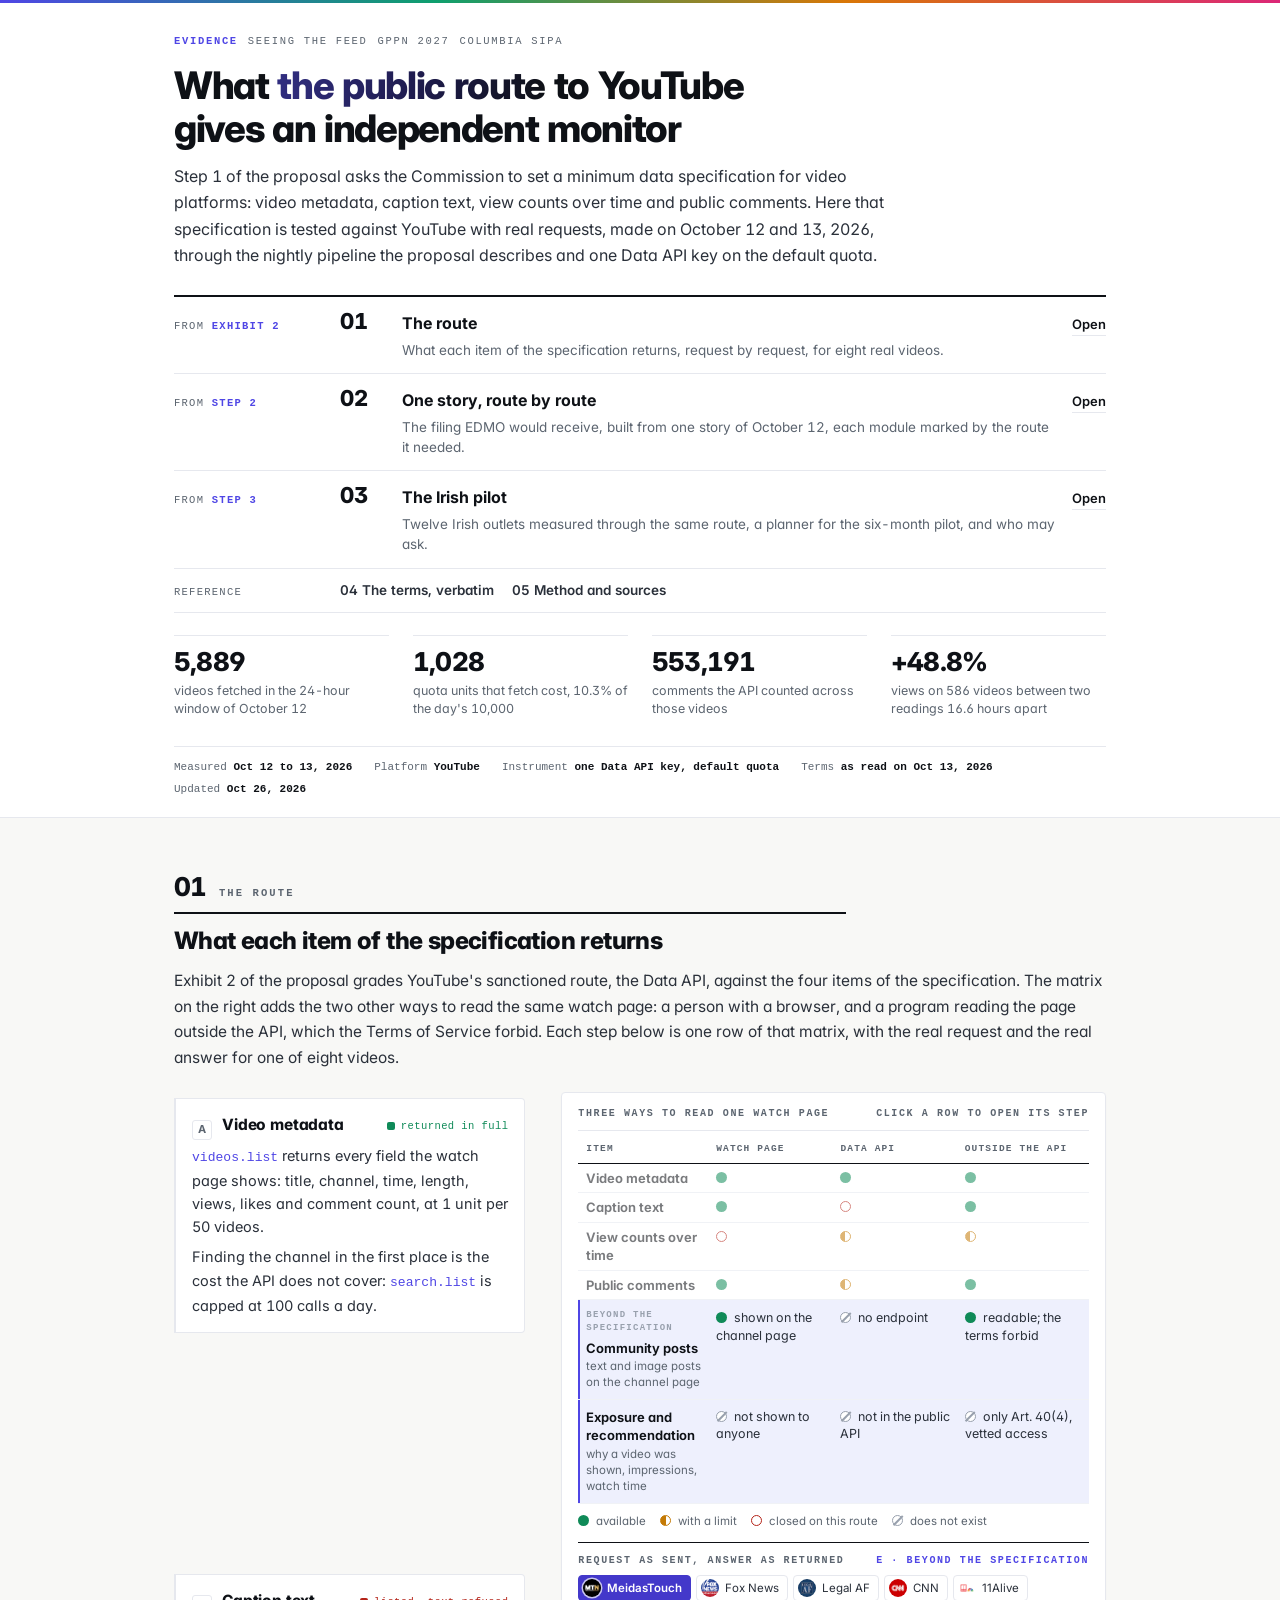
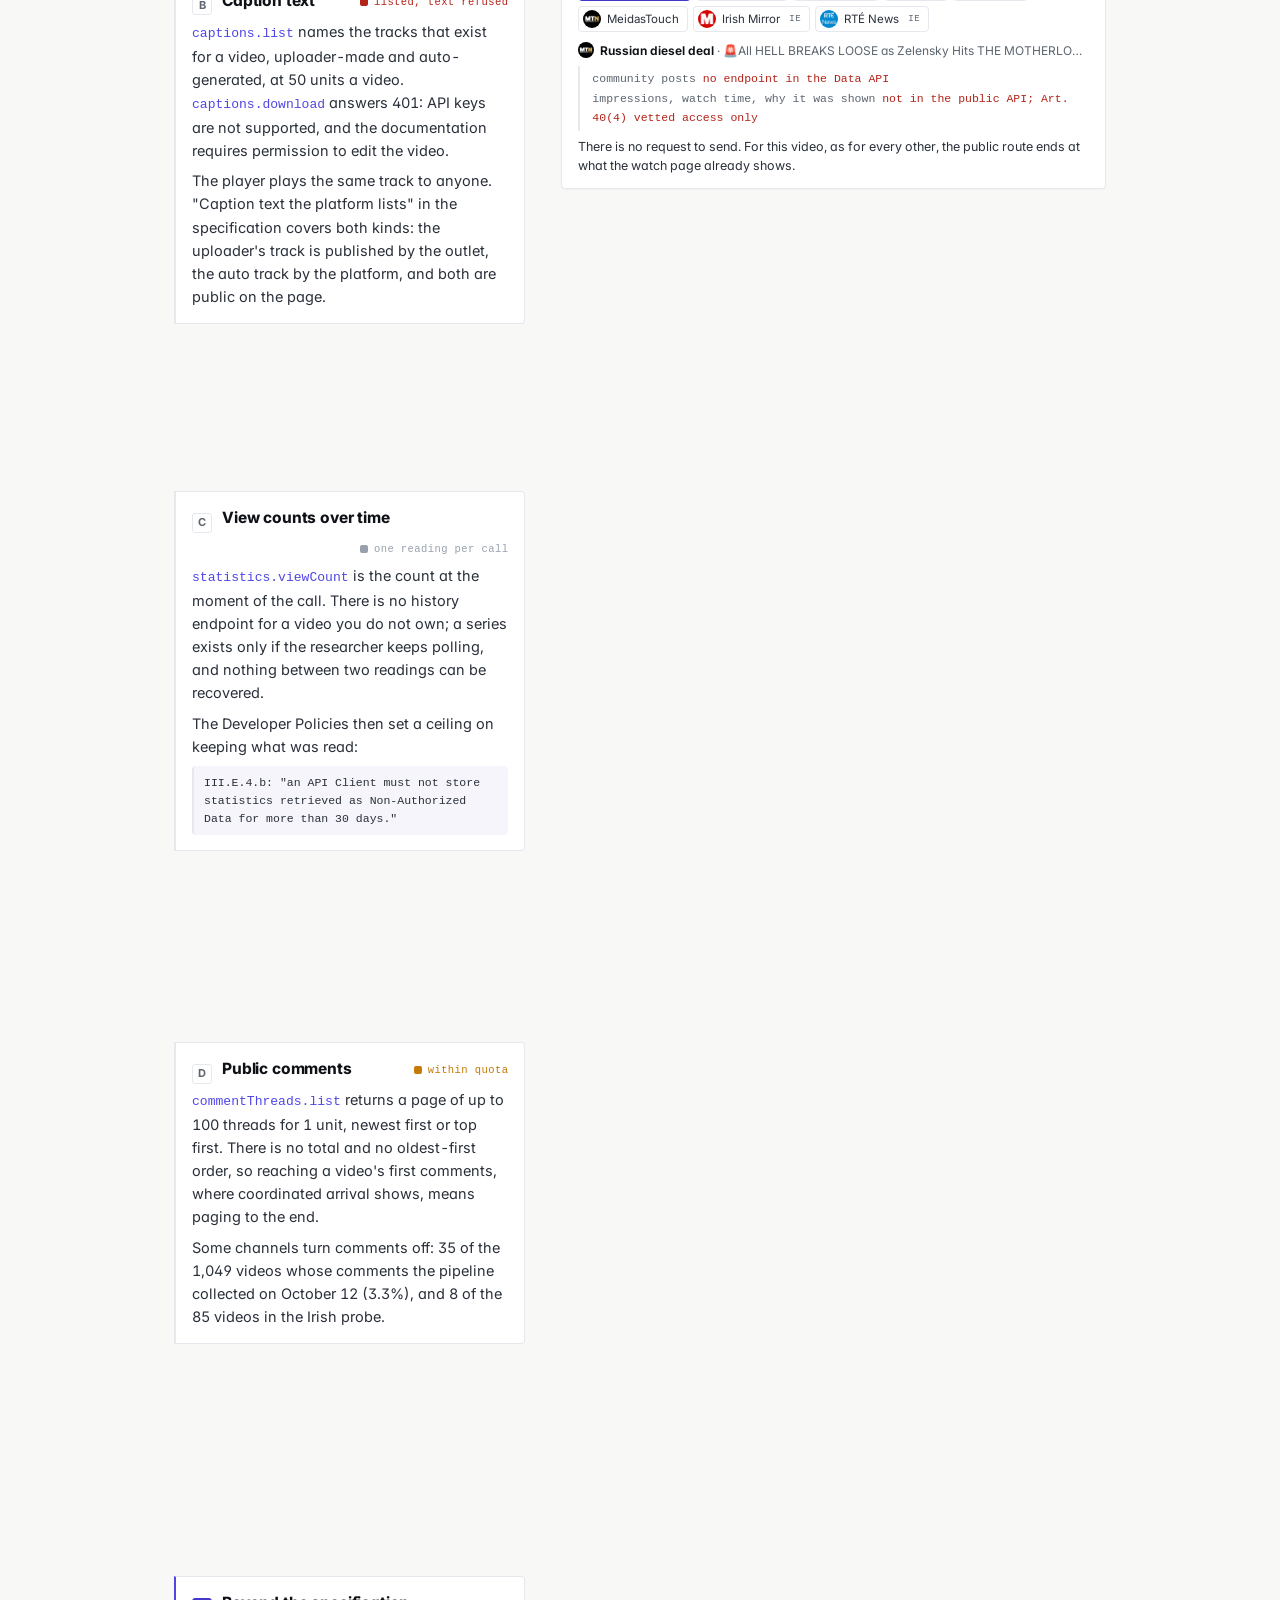
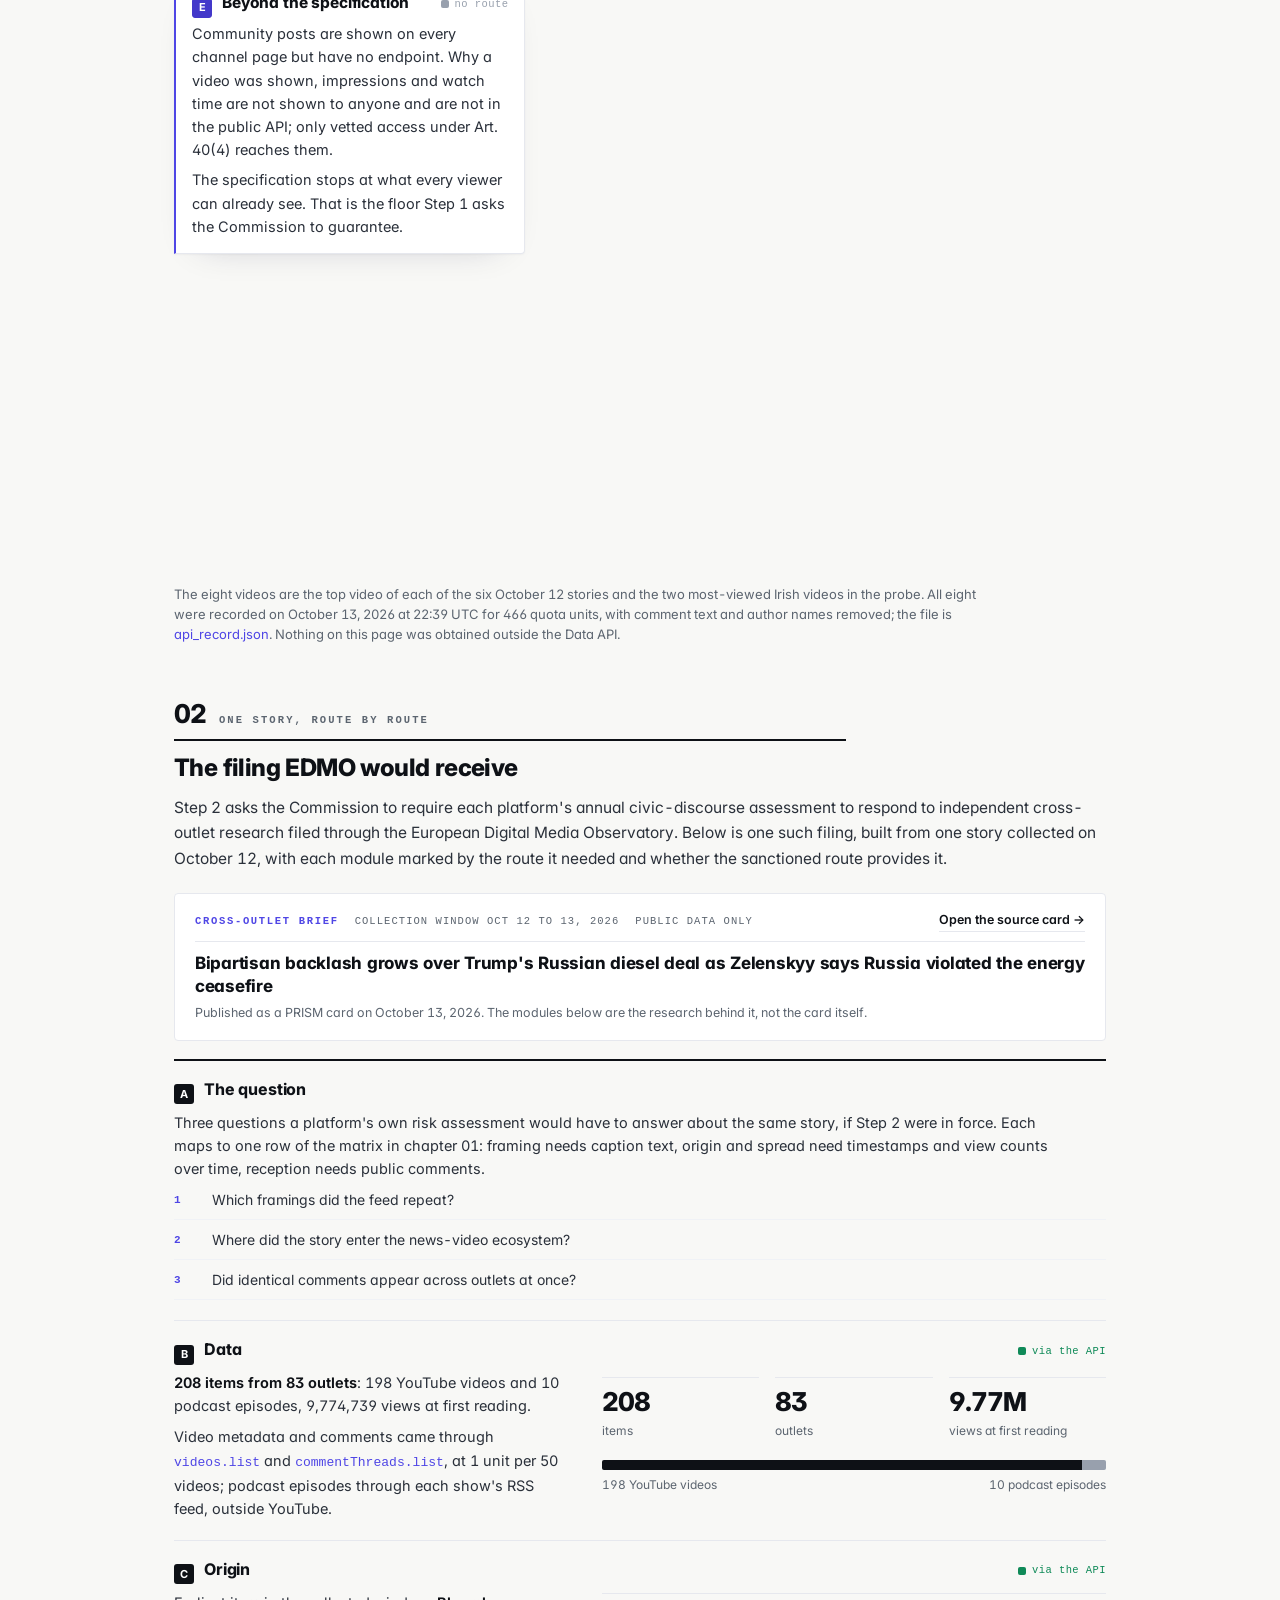
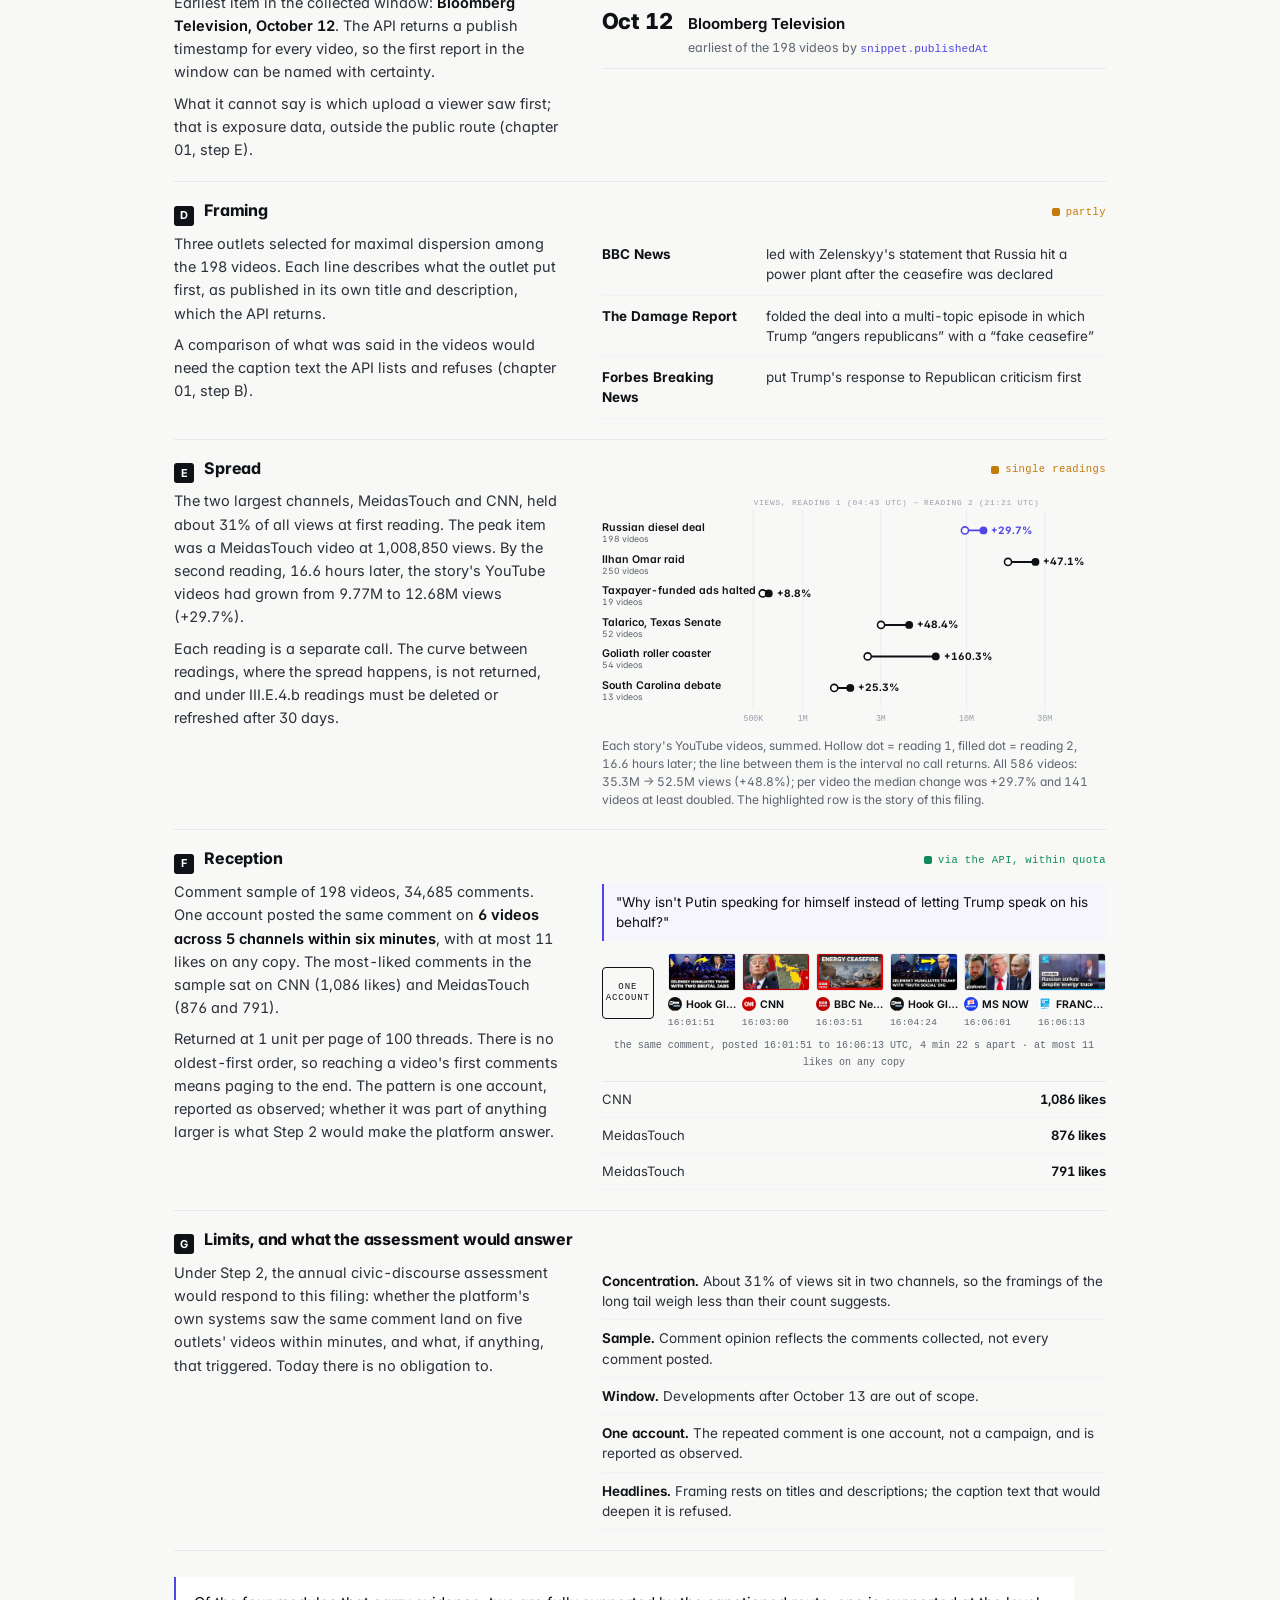
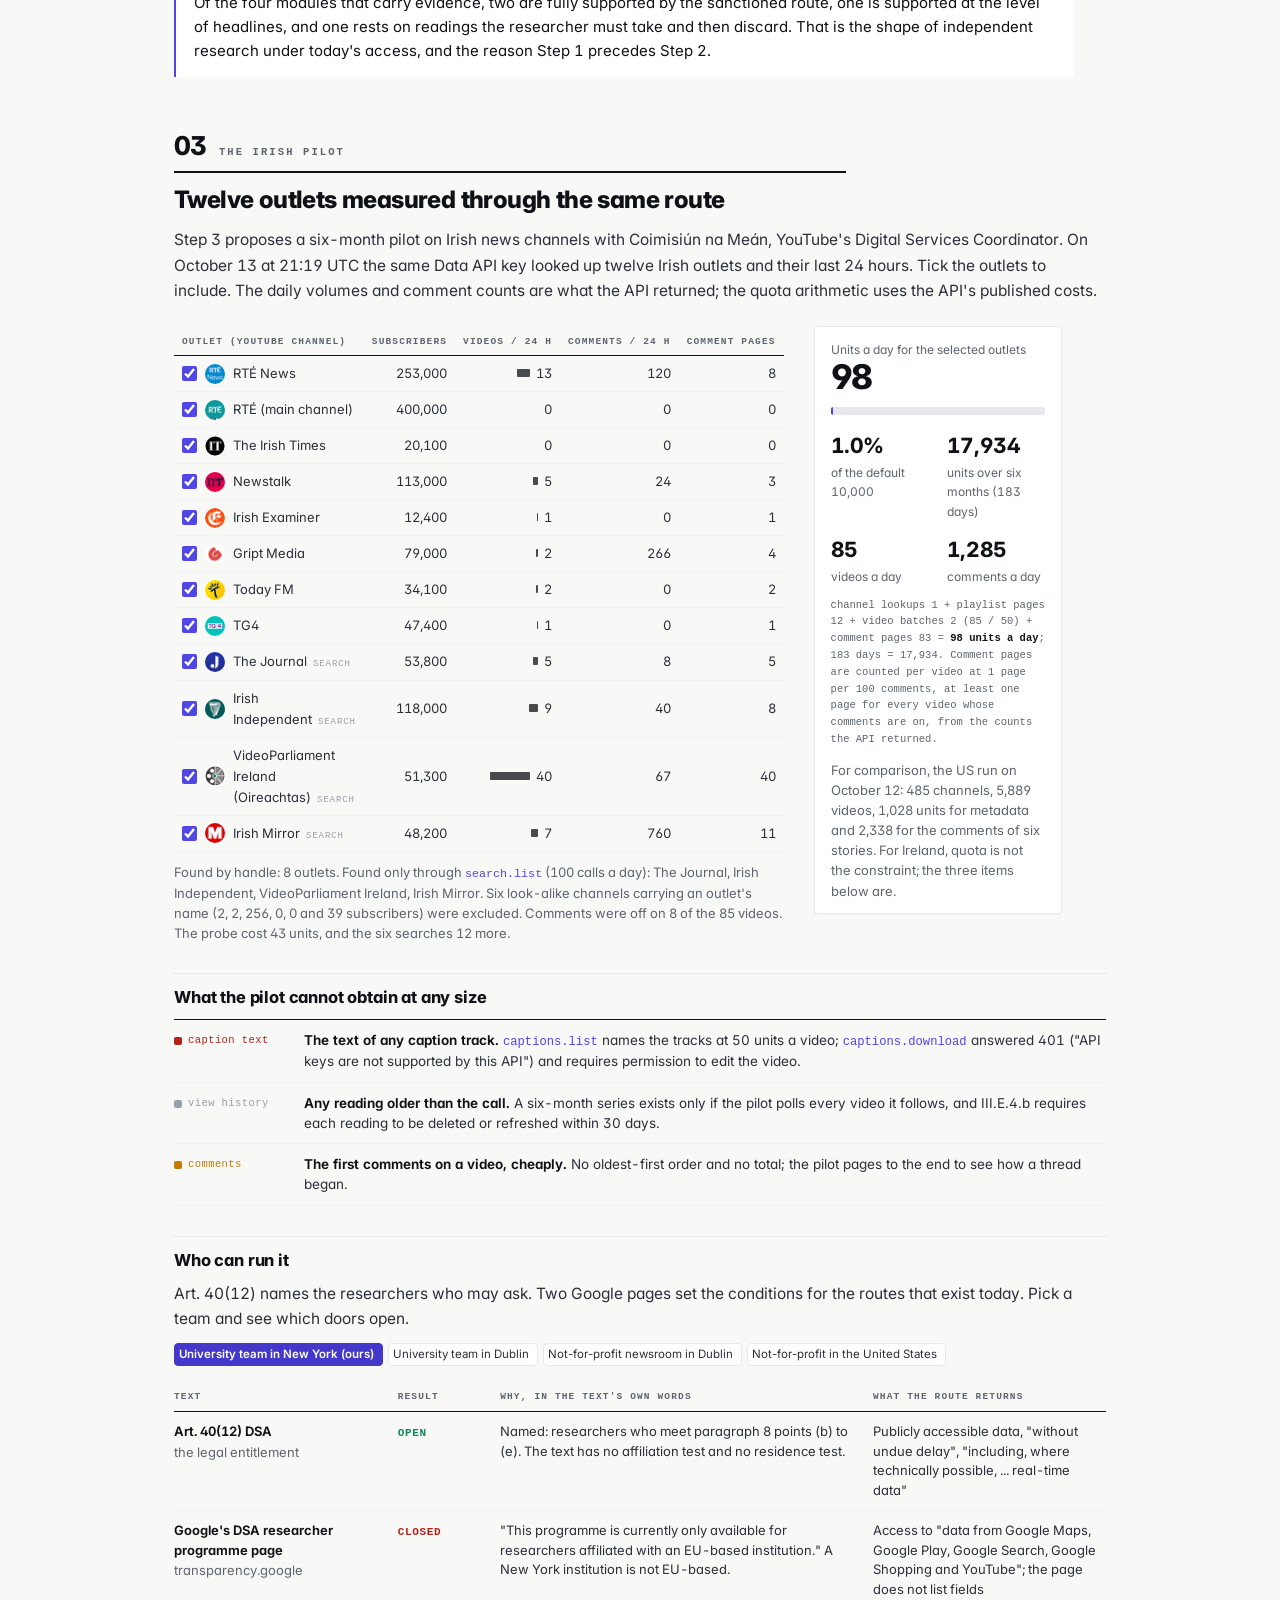
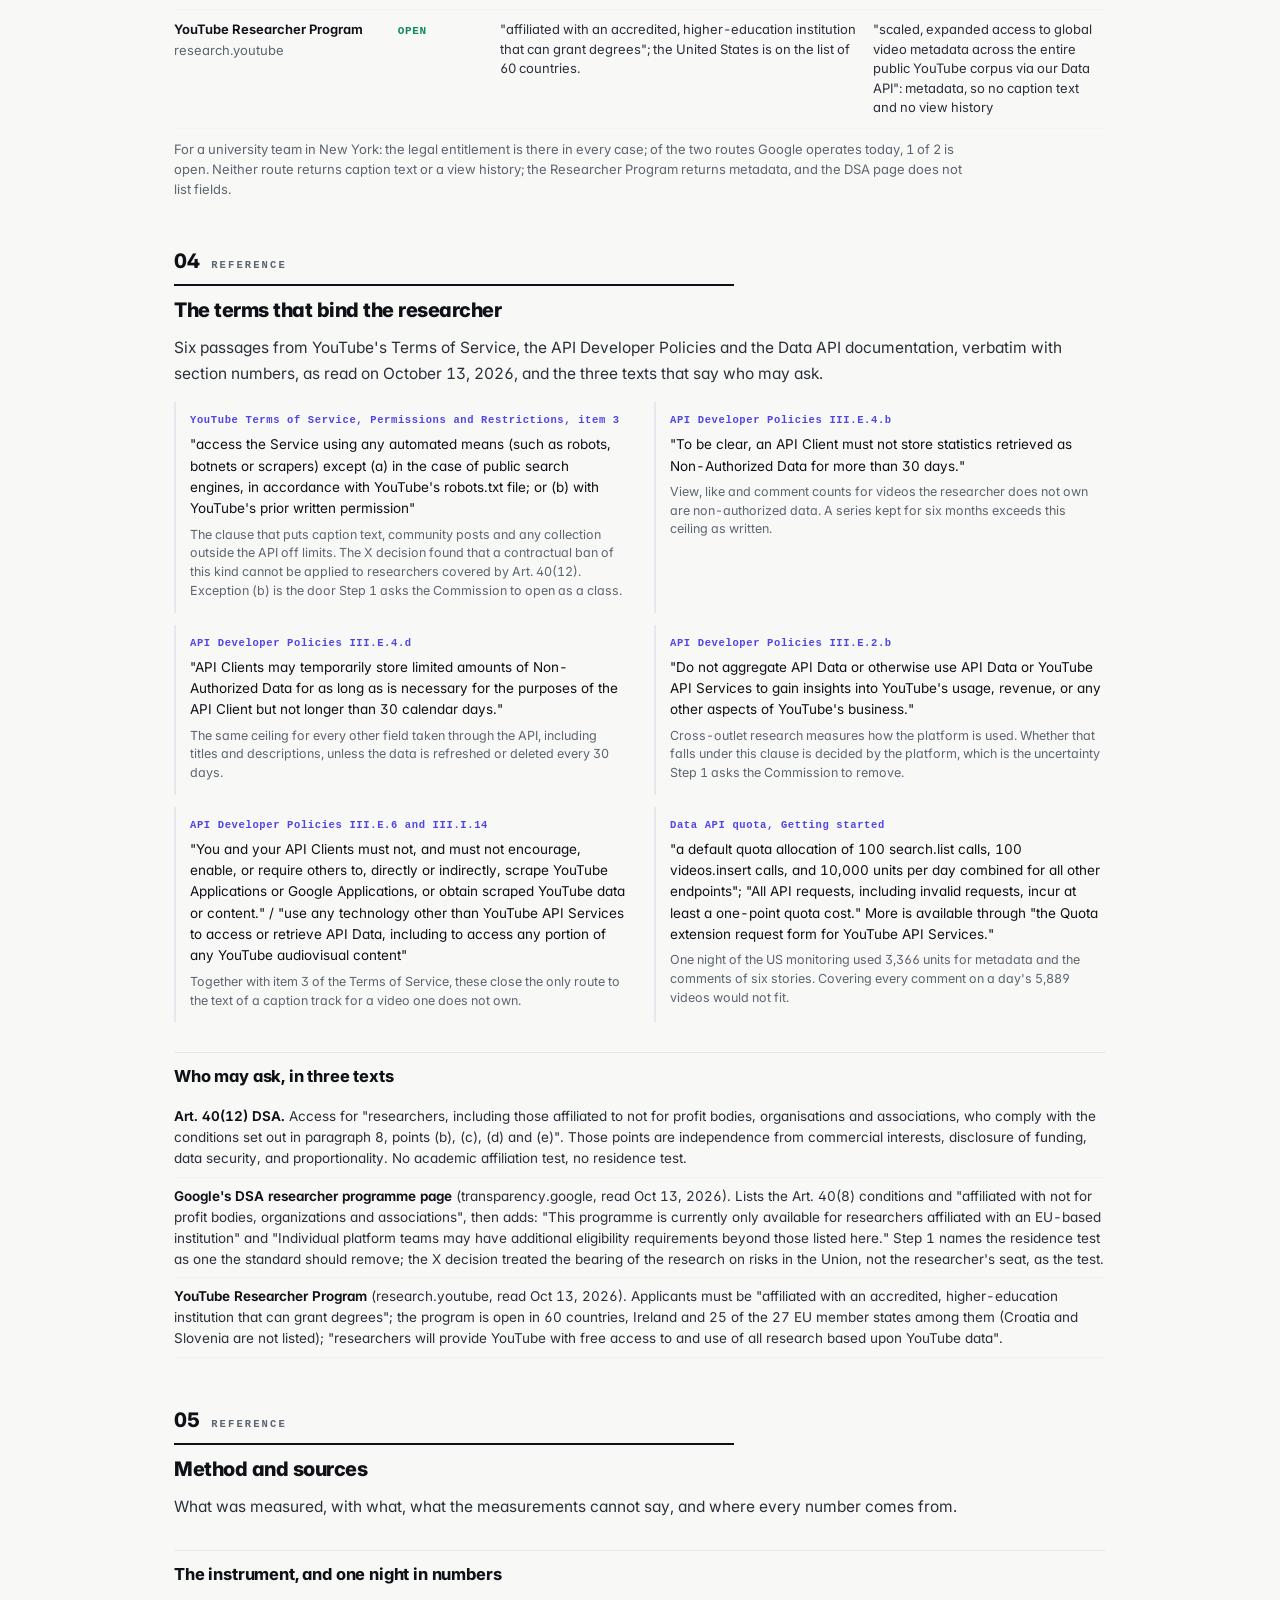
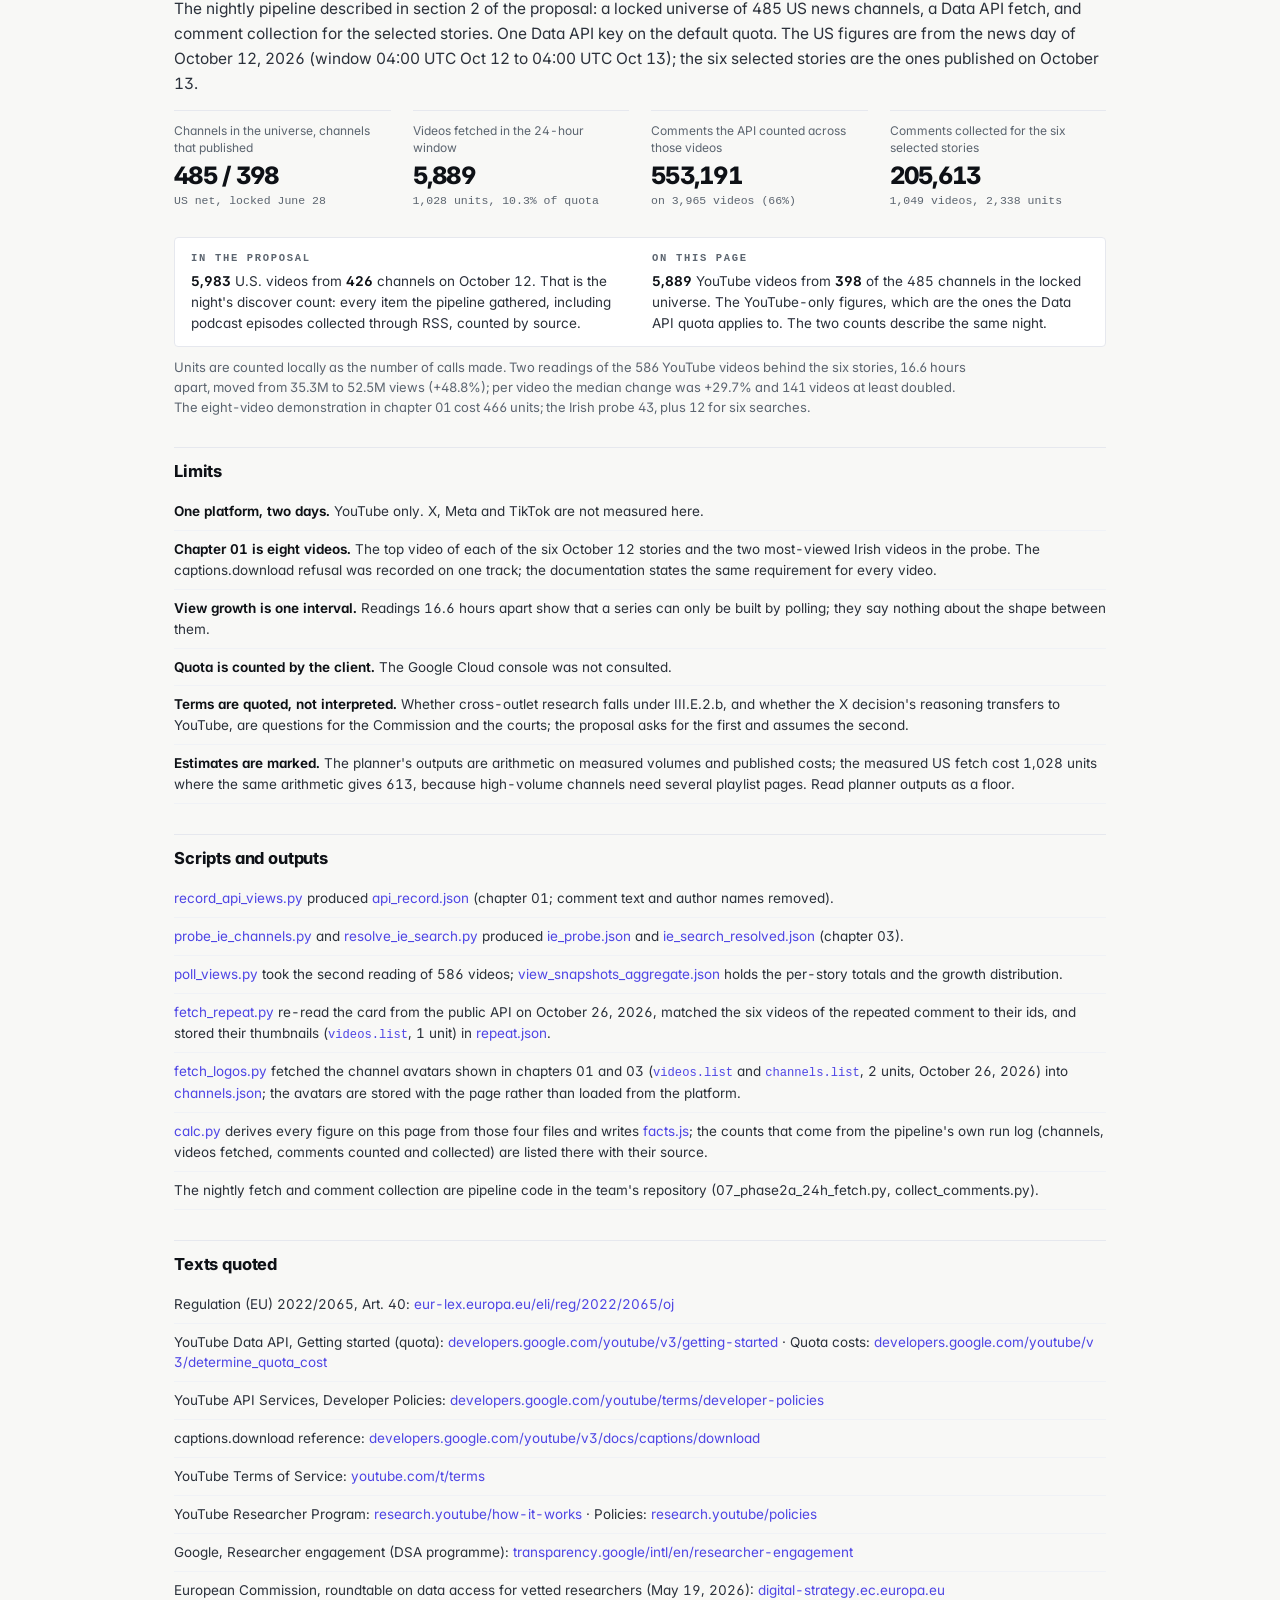
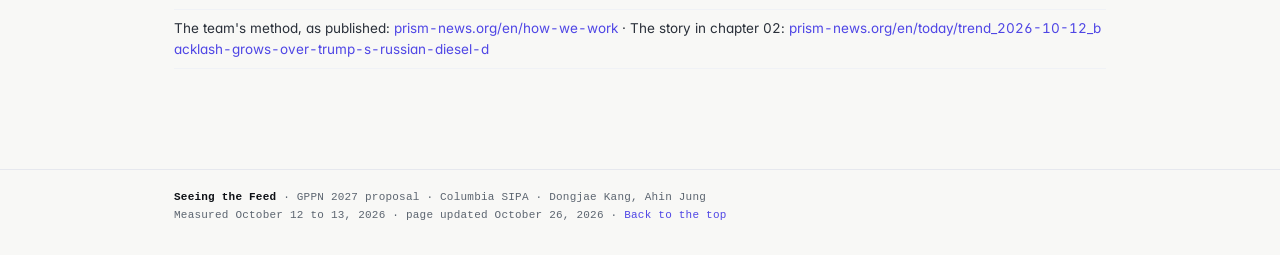
==== commit 3b4aa360: "prism/gppn-2027: ledger v4.2, the repeated comment's six videos as thumbnails - fetch_repeat.py re-r" ====
--- a/prism/gppn-2027/index.html
+++ b/prism/gppn-2027/index.html
@@ -188,11 +188,11 @@
         <p>Returned at 1 unit per page of 100 threads. There is no oldest-first order, so reaching a video's first comments means paging to the end. The pattern is one account, reported as observed; whether it was part of anything larger is what Step 2 would make the platform answer.</p>
       </div>
       <div class="mf">
-        <div class="rep">
+        <div class="rep" id="rep">
+          <div class="quote">"Why isn't Putin speaking for himself instead of letting Trump speak on his behalf?"</div>
           <div class="acc">ONE<br>ACCOUNT</div>
           <div class="vids" id="repvids"></div>
-          <div class="brace">within six minutes · at most 11 likes on any copy</div>
-          <div class="quote">"Why isn't Putin speaking for himself instead of letting Trump speak on his behalf?"</div>
+          <div class="brace" id="repbrace">within six minutes · at most 11 likes on any copy</div>
         </div>
         <ul class="liked" id="liked"></ul>
       </div>
@@ -332,6 +332,7 @@
     <li><a href="record_api_views.py">record_api_views.py</a> produced <a href="data/api_record.json">api_record.json</a> (chapter 01; comment text and author names removed).</li>
     <li><a href="probe_ie_channels.py">probe_ie_channels.py</a> and <a href="resolve_ie_search.py">resolve_ie_search.py</a> produced <a href="data/ie_probe.json">ie_probe.json</a> and <a href="data/ie_search_resolved.json">ie_search_resolved.json</a> (chapter 03).</li>
     <li><a href="poll_views.py">poll_views.py</a> took the second reading of 586 videos; <a href="data/view_snapshots_aggregate.json">view_snapshots_aggregate.json</a> holds the per-story totals and the growth distribution.</li>
+    <li><a href="fetch_repeat.py">fetch_repeat.py</a> re-read the card from the public API on October 26, 2026, matched the six videos of the repeated comment to their ids, and stored their thumbnails (<code>videos.list</code>, 1 unit) in <a href="data/repeat.json">repeat.json</a>.</li>
     <li><a href="fetch_logos.py">fetch_logos.py</a> fetched the channel avatars shown in chapters 01 and 03 (<code>videos.list</code> and <code>channels.list</code>, 2 units, October 26, 2026) into <a href="data/channels.json">channels.json</a>; the avatars are stored with the page rather than loaded from the platform.</li>
     <li><a href="calc.py">calc.py</a> derives every figure on this page from those four files and writes <a href="data/facts.js">facts.js</a>; the counts that come from the pipeline's own run log (channels, videos fetched, comments counted and collected) are listed there with their source.</li>
     <li>The nightly fetch and comment collection are pipeline code in the team's repository (07_phase2a_24h_fetch.py, collect_comments.py).</li>
--- a/prism/gppn-2027/ledger.css
+++ b/prism/gppn-2027/ledger.css
@@ -220,16 +220,26 @@
 .js .dumb.in .d1,.js .dumb.in .pct{opacity:1;transition:opacity .4s .8s}
 .tip{position:fixed;z-index:40;background:var(--ink);color:#fff;font-family:var(--mono);font-size:11px;line-height:1.45;padding:6px 9px;border-radius:4px;pointer-events:none;max-width:280px;opacity:0;transition:opacity .15s}
 .tip.show{opacity:1}
-.rep{display:grid;grid-template-columns:auto 1fr;gap:0 18px;align-items:center;margin:4px 0 12px}
-.rep .acc{width:54px;height:54px;border-radius:4px;border:1.5px solid var(--ink);display:flex;align-items:center;justify-content:center;font-family:var(--mono);font-size:9.5px;letter-spacing:.1em;color:var(--ink);text-align:center;line-height:1.2}
-.rep .vids{display:grid;grid-template-columns:repeat(6,1fr);gap:6px}
+.rep{display:grid;grid-template-columns:auto 1fr;gap:0 14px;align-items:center;margin:2px 0 10px}
+.rep .quote{grid-column:1/-1;margin:0 0 12px;font-size:13.5px;color:var(--ink);line-height:1.5;padding:8px 12px;border-left:2px solid var(--accent);background:var(--tint)}
+.rep .acc{width:52px;height:52px;border-radius:4px;border:1.5px solid var(--ink);display:flex;align-items:center;justify-content:center;font-family:var(--mono);font-size:9px;letter-spacing:.1em;color:var(--ink);text-align:center;line-height:1.2;align-self:start;margin-top:14px}
+.rep .vids{display:grid;grid-template-columns:repeat(6,minmax(0,1fr));gap:6px;min-width:0}
 .rep .vids i{display:block;height:42px;border:1px solid var(--line);border-radius:3px;background:var(--tint);position:relative}
 .rep .vids i::after{content:attr(data-ch);position:absolute;left:5px;bottom:4px;font-family:var(--mono);font-size:9px;color:var(--muted);font-style:normal;letter-spacing:.04em}
 .rep .vids i.on{border-color:var(--accent);background:var(--accent-soft)}
-.rep .brace{grid-column:2;display:flex;align-items:center;gap:8px;font-family:var(--mono);font-size:10.5px;color:var(--muted);margin-top:6px}
+.rep .rv{display:block;min-width:0;color:inherit;text-decoration:none;opacity:0;transform:translateY(4px);transition:opacity .35s,transform .35s}
+.rep .rv.on{opacity:1;transform:none}
+.rep .rv:hover{text-decoration:none}
+.rep .th{display:block;aspect-ratio:16/9;overflow:hidden;border-radius:3px;border:1px solid var(--line);background:var(--tint)}
+.rep .th img{display:block;width:100%;height:100%;object-fit:cover}
+.rep .rv:hover .th{border-color:var(--accent)}
+.rep .rc{display:flex;align-items:center;gap:4px;margin-top:5px;min-width:0}
+.rep .rc .av{width:14px;height:14px;margin:0}
+.rep .rn{font-size:10.5px;font-weight:650;color:var(--ink);white-space:nowrap;overflow:hidden;text-overflow:ellipsis}
+.rep .rt{display:block;font-family:var(--mono);font-size:9.5px;color:var(--muted);margin-top:2px;letter-spacing:.02em}
+.rep .brace{grid-column:1/-1;display:flex;align-items:center;gap:8px;font-family:var(--mono);font-size:10px;color:var(--muted);margin-top:8px;text-align:center}
 .rep .brace::before{content:"";flex:1;height:1px;background:var(--faint)}
 .rep .brace::after{content:"";flex:1;height:1px;background:var(--faint)}
-.rep .quote{grid-column:1/-1;margin-top:10px;font-size:13.5px;color:var(--ink);line-height:1.5;padding:9px 12px;border-left:2px solid var(--accent);background:var(--tint)}
 .liked{list-style:none;margin-top:10px;border-top:1px solid var(--line)}
 .liked li{display:grid;grid-template-columns:1fr auto;padding:7px 0;border-bottom:1px solid var(--line2);font-size:13px;color:var(--body)}
 .liked li b{font-variant-numeric:tabular-nums}
@@ -355,8 +365,11 @@
   .outs li{grid-template-columns:1fr}
   .outs li b{display:block;margin-bottom:2px}
   .cannot li{grid-template-columns:1fr}
-  .rep .vids{gap:4px}
+  .rep{grid-template-columns:1fr}
+  .rep .acc{display:none}
+  .rep .vids{grid-template-columns:repeat(3,minmax(0,1fr));gap:6px}
   .rep .vids i{height:34px}
+  .rep .brace{text-align:left}
   table.matrix{min-width:560px}
   table.elig{min-width:600px}
   .plan table{min-width:520px}
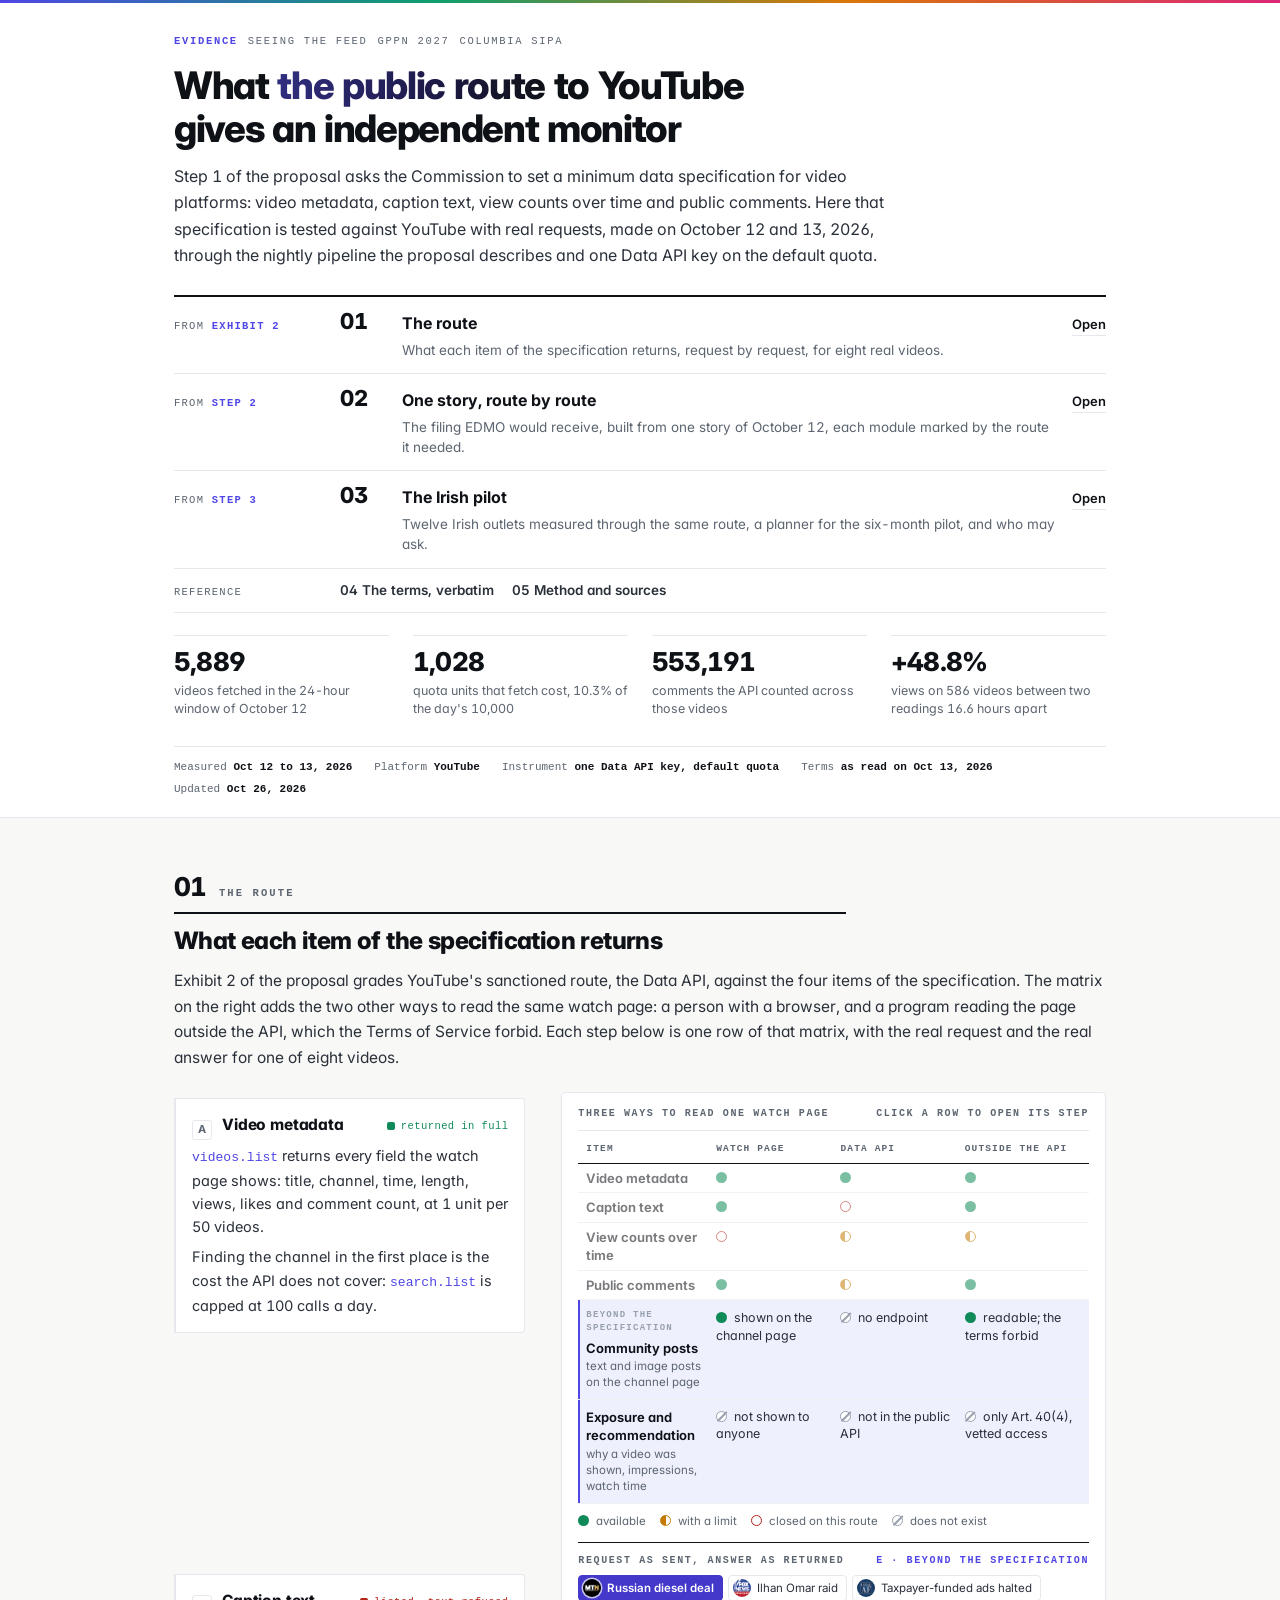
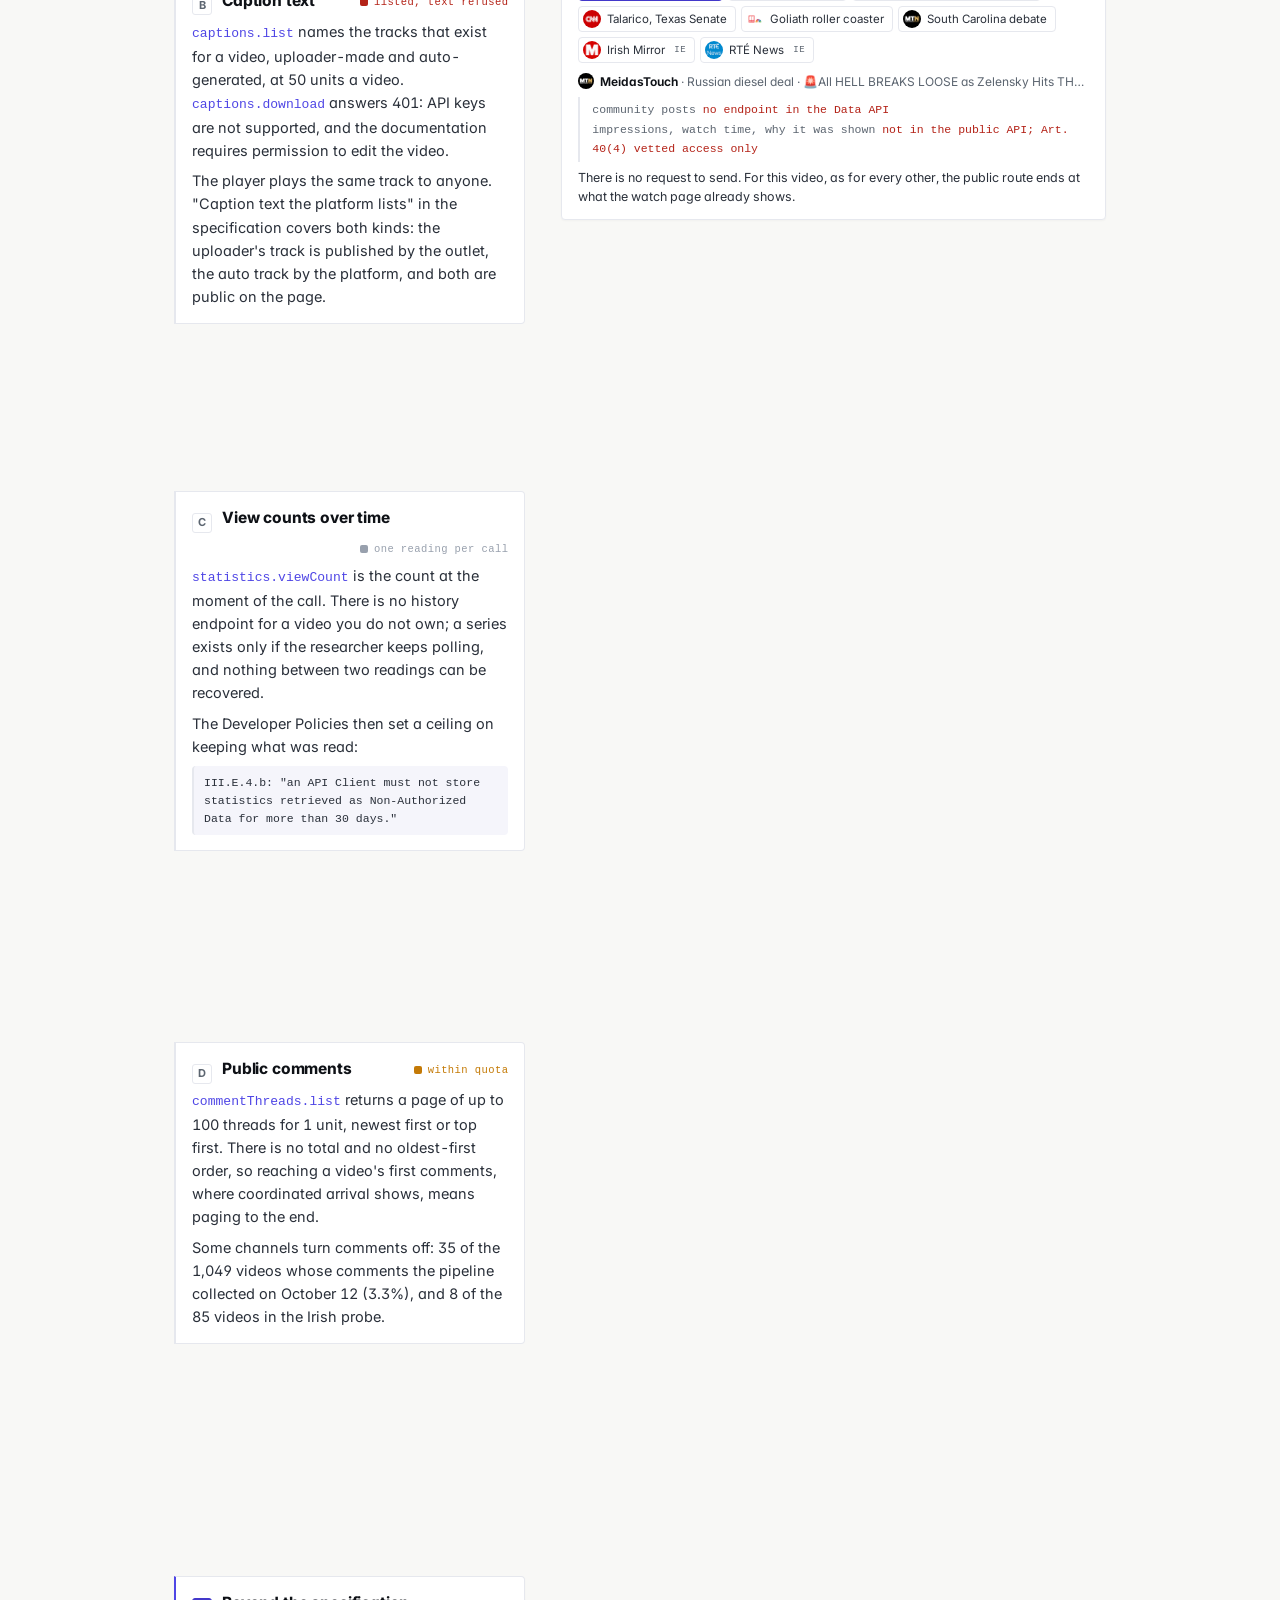
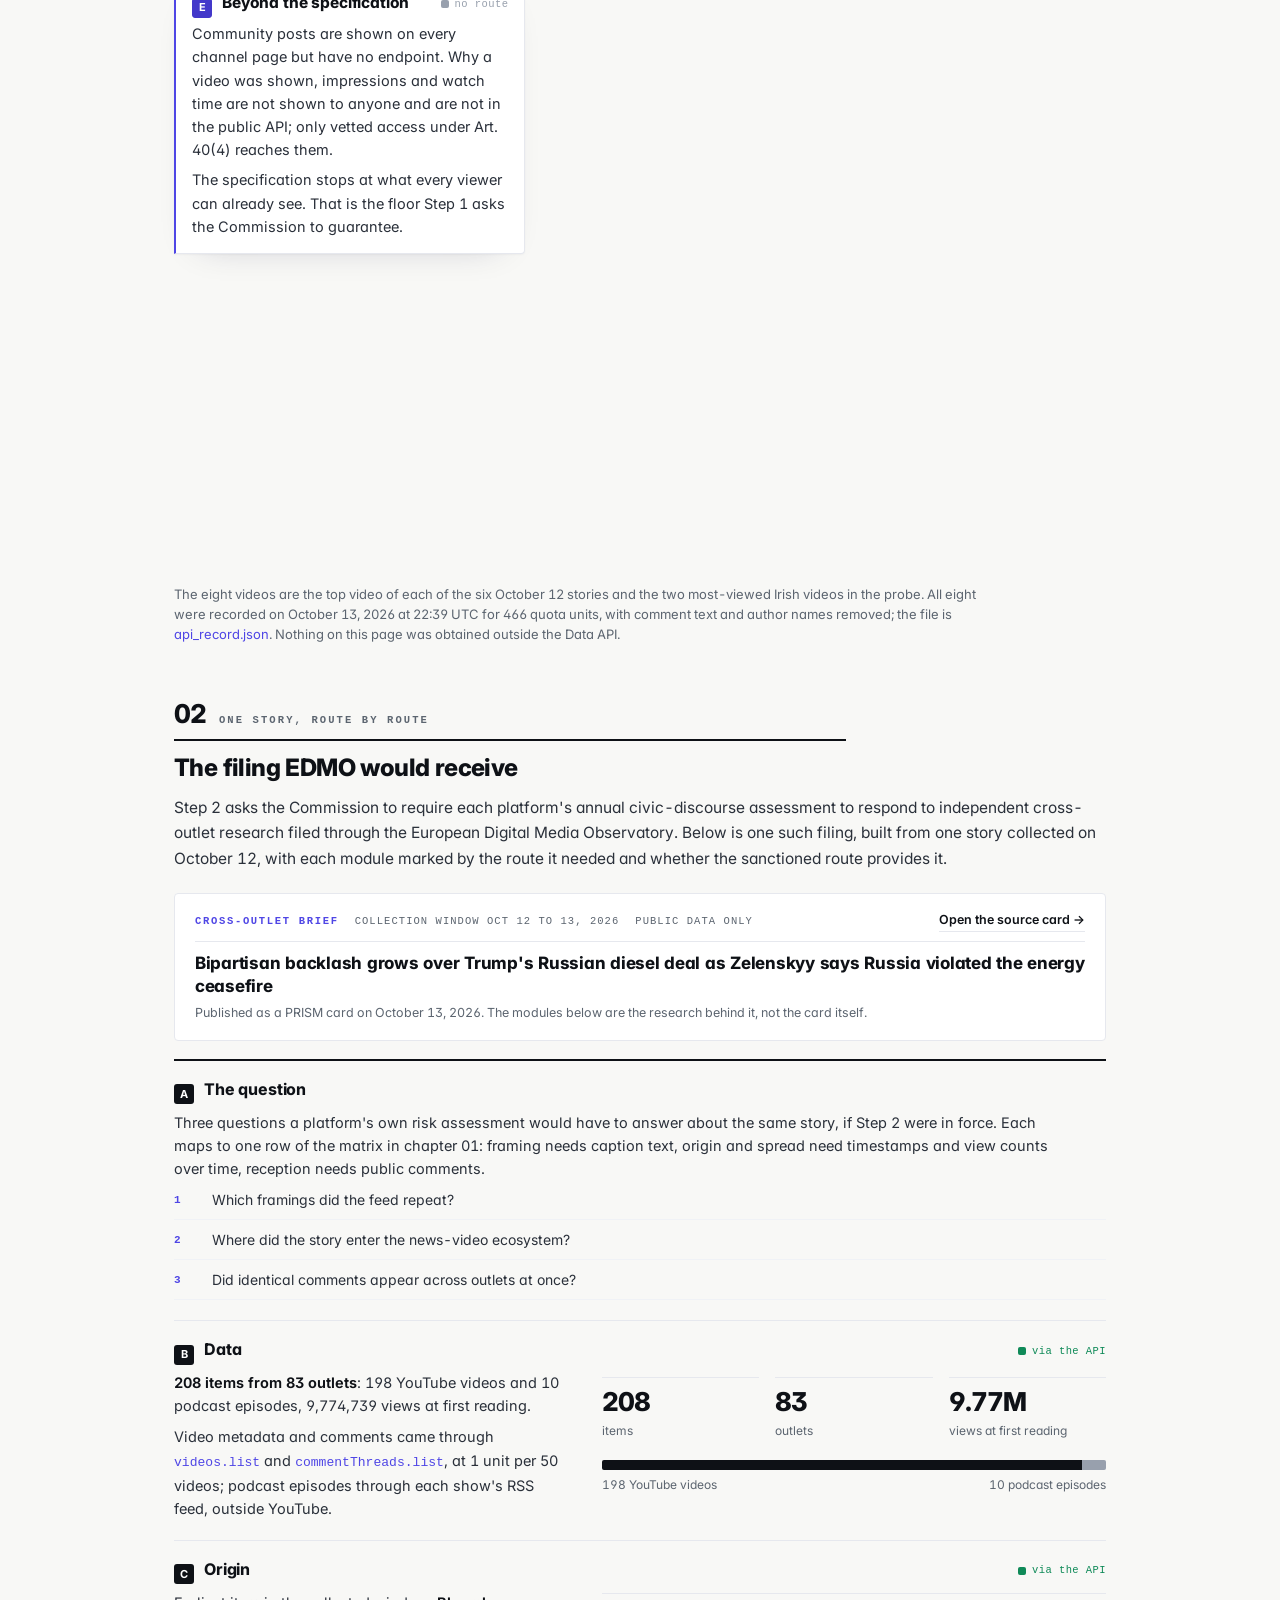
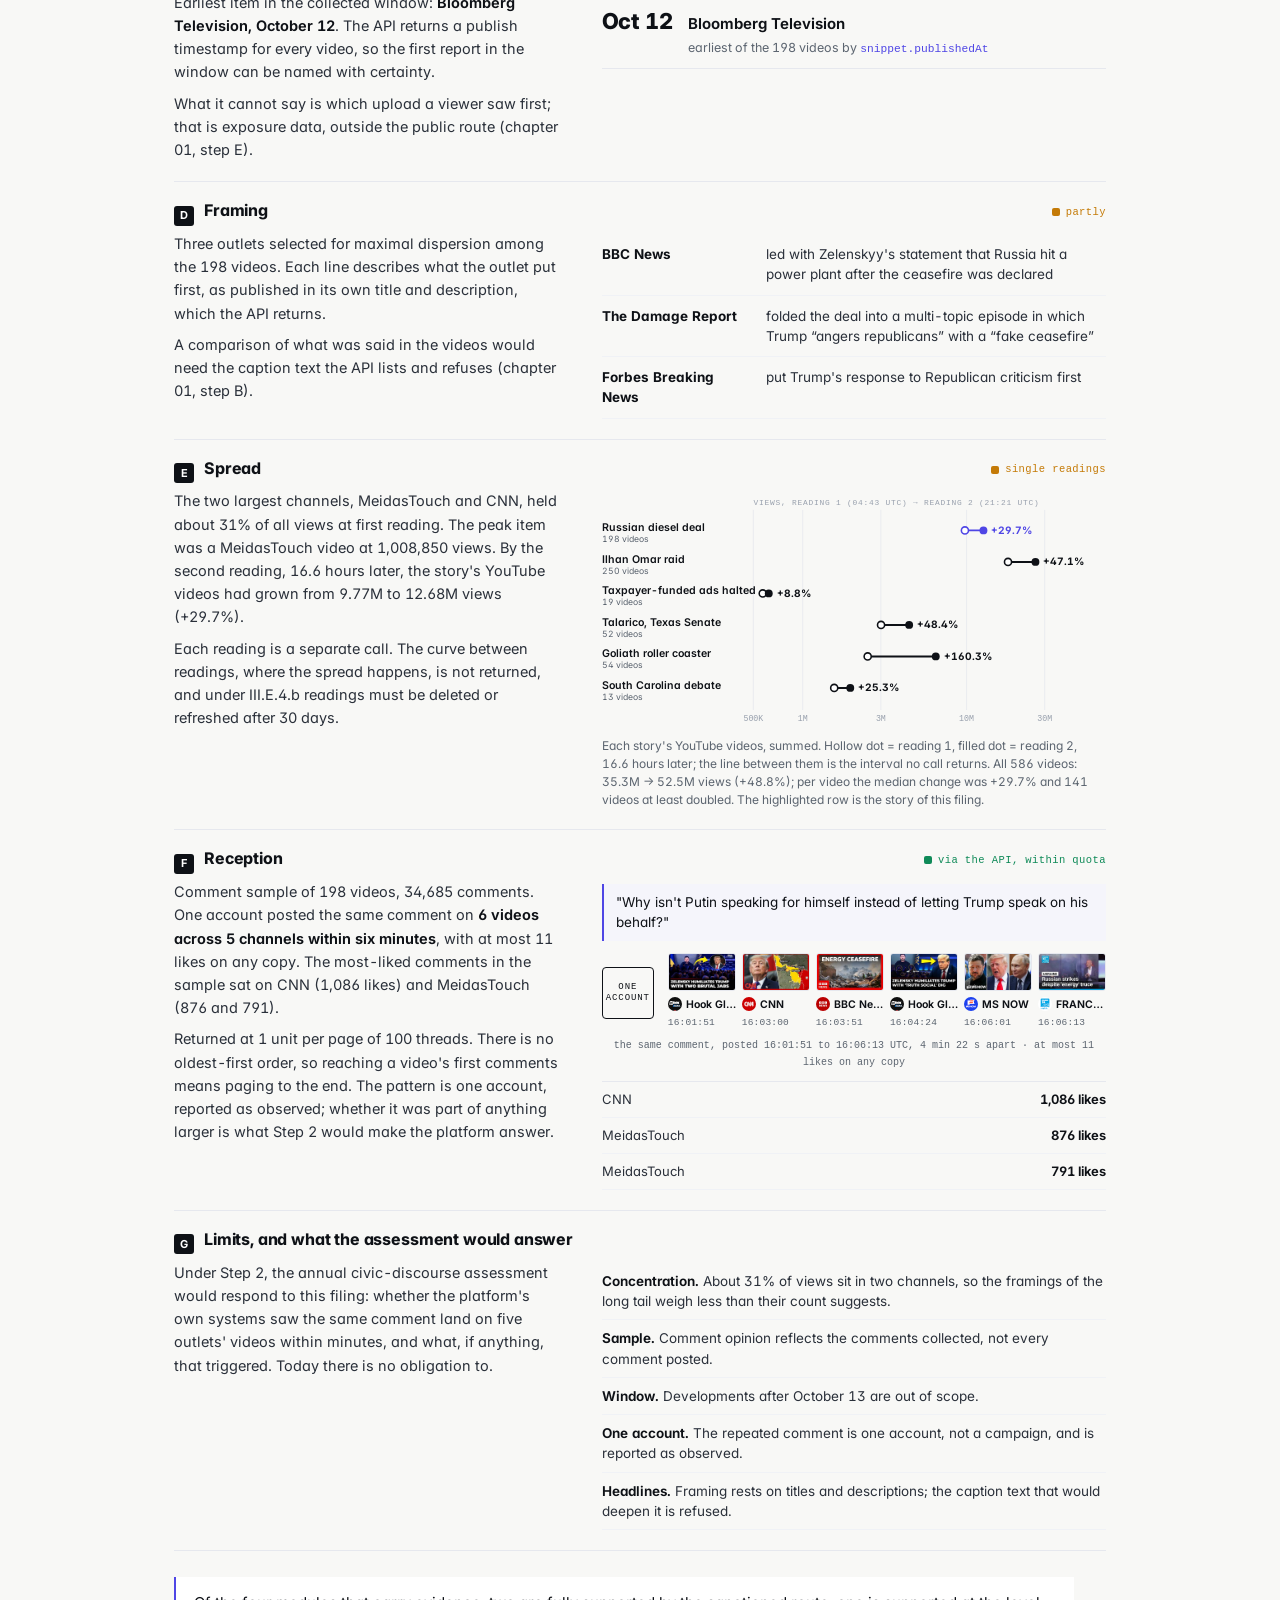
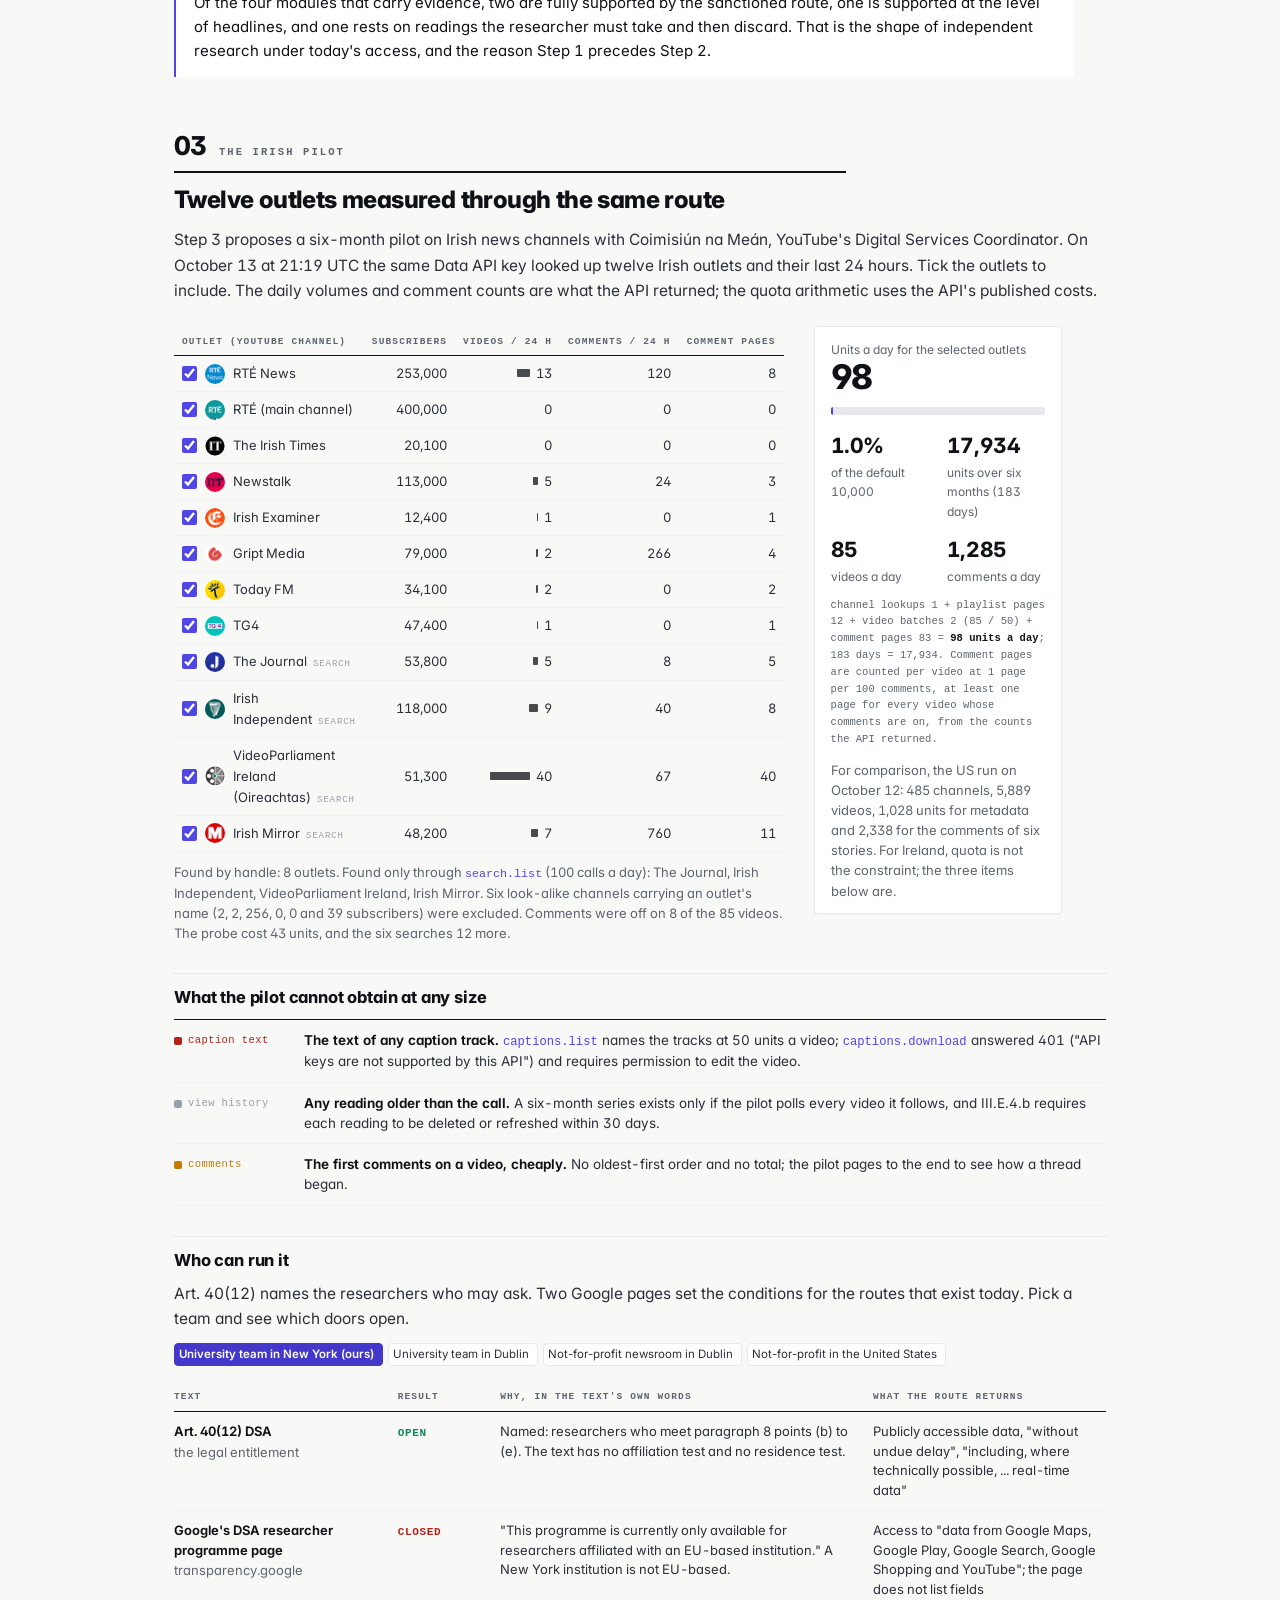
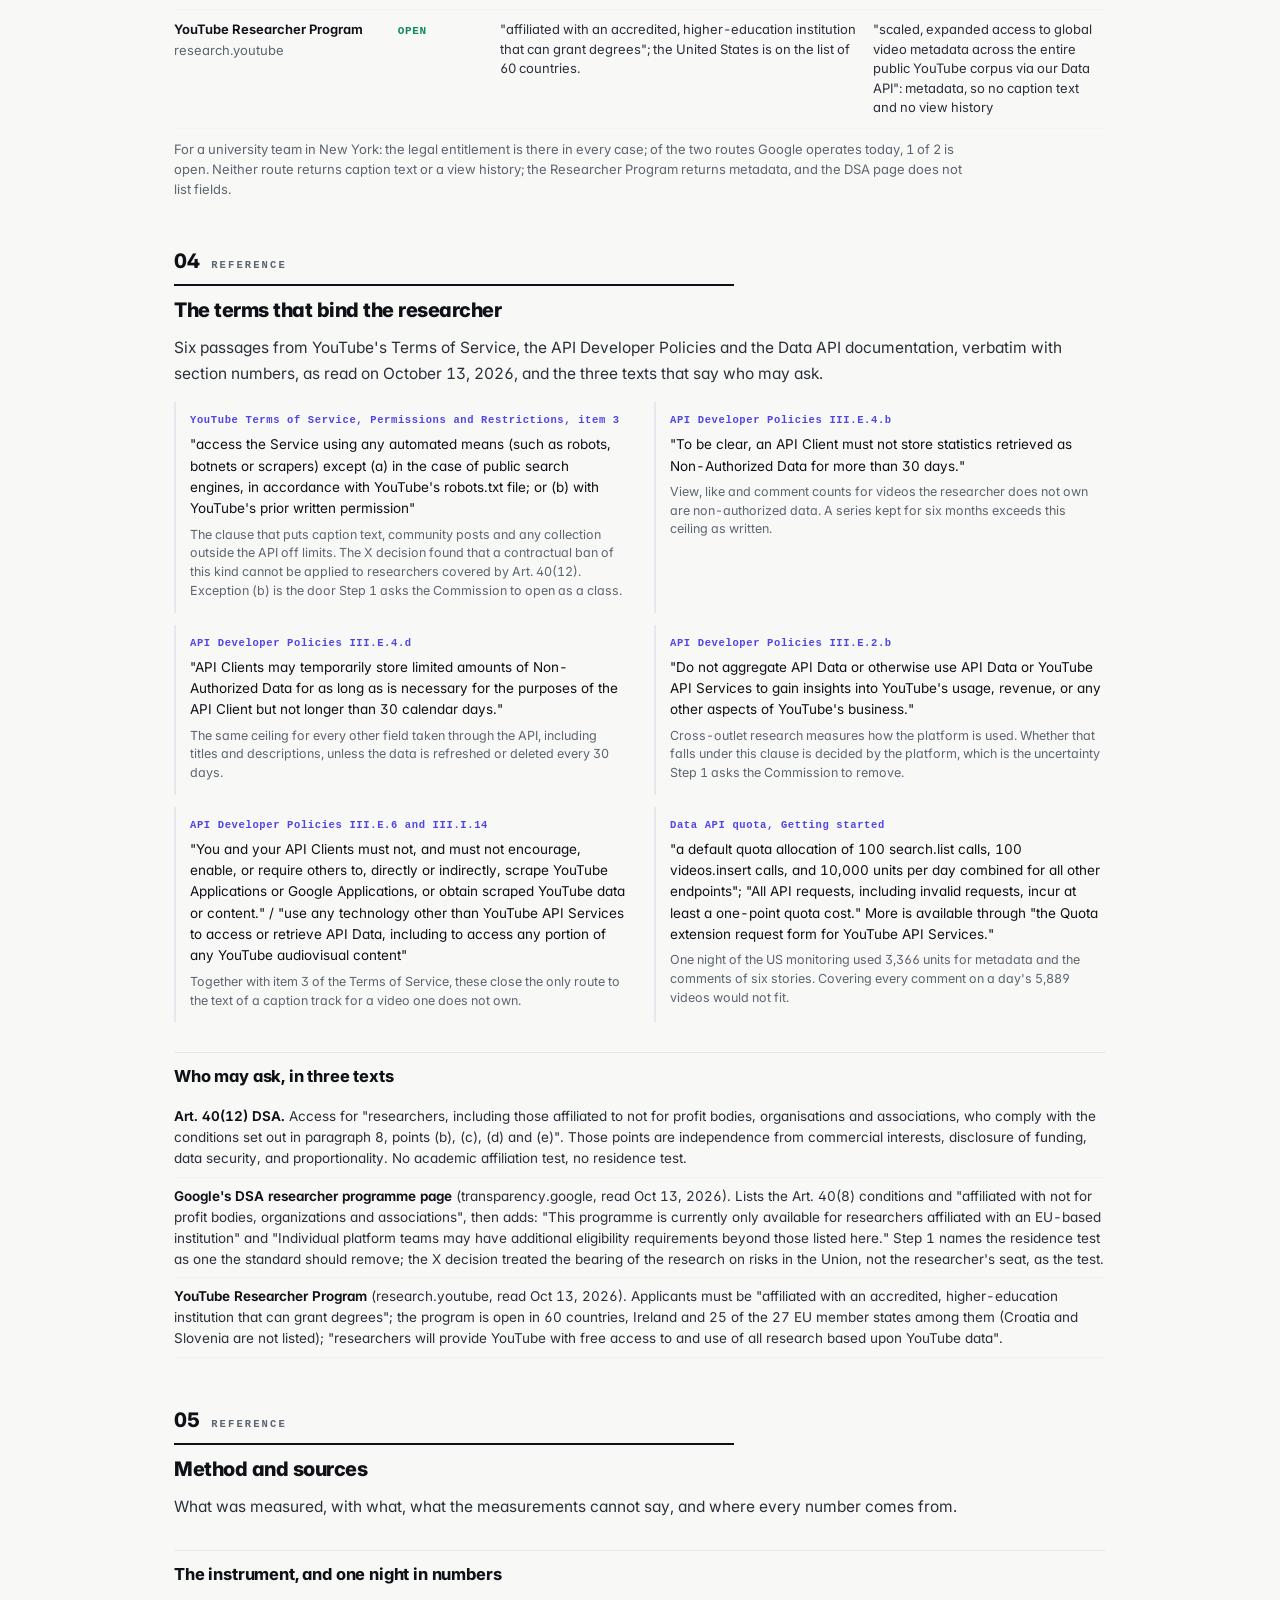
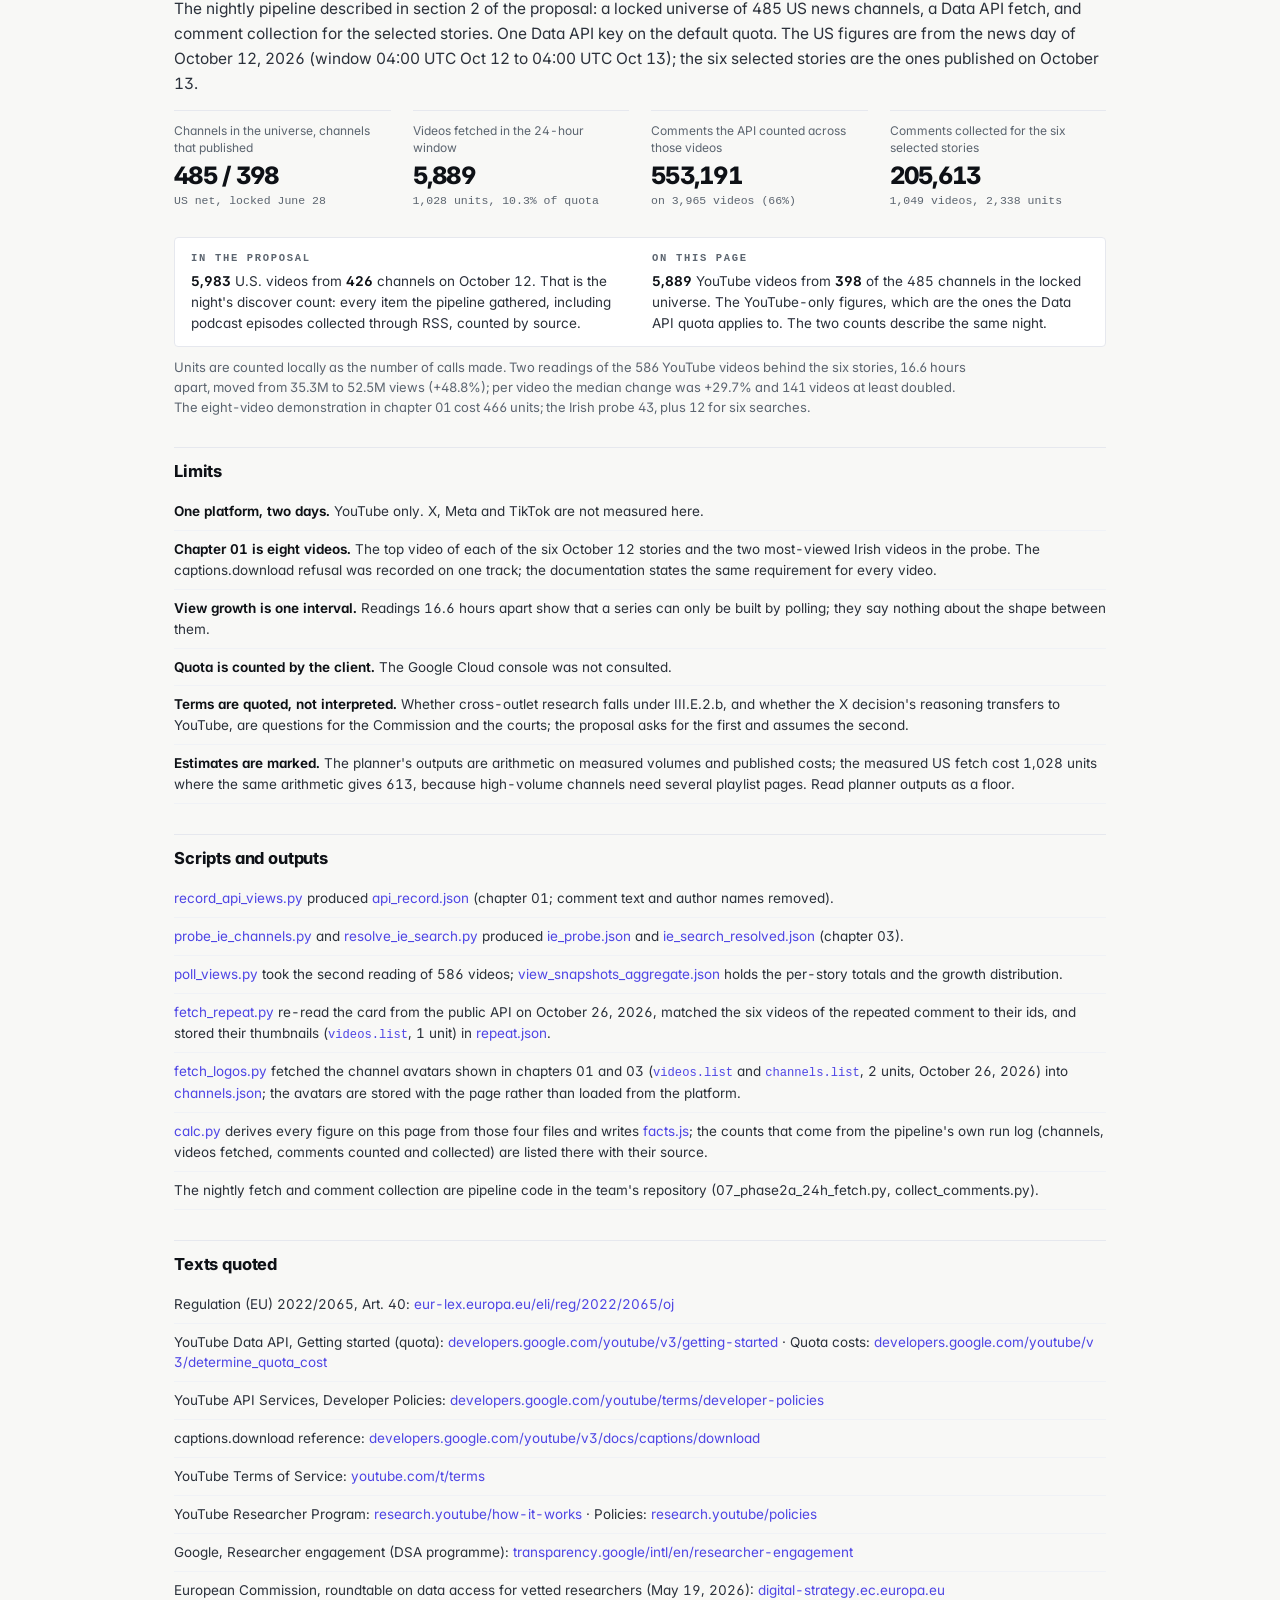
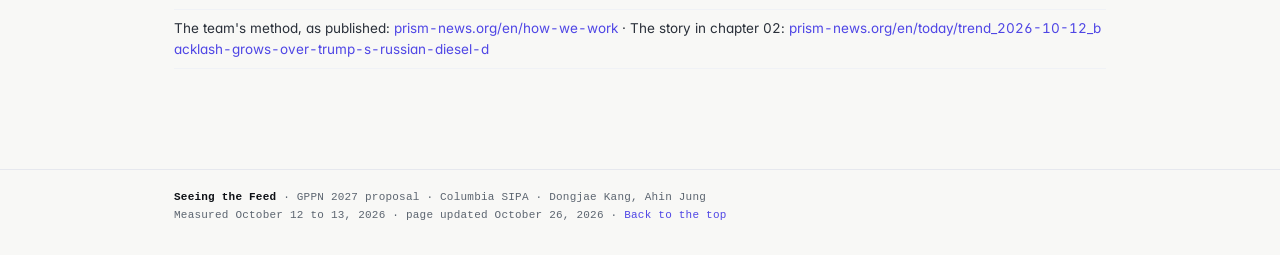
==== commit 9e8886b1: "prism/gppn-2027: ledger v4.3, picker named by story and once-only unfold motion in chapter 2 - Chapt" ====
--- a/prism/gppn-2027/index.html
+++ b/prism/gppn-2027/index.html
@@ -143,9 +143,9 @@
       </div>
       <div class="mf">
         <div class="bignums">
-          <div class="b"><div class="v num">208</div><div class="l">items</div></div>
-          <div class="b"><div class="v num">83</div><div class="l">outlets</div></div>
-          <div class="b"><div class="v num">9.77M</div><div class="l">views at first reading</div></div>
+          <div class="b"><div class="v num" data-count="208">208</div><div class="l">items</div></div>
+          <div class="b"><div class="v num" data-count="83">83</div><div class="l">outlets</div></div>
+          <div class="b"><div class="v num" data-count="9.77" data-dec="2" data-suffix="M">9.77M</div><div class="l">views at first reading</div></div>
         </div>
         <div class="comp"><i class="a" style="width:95.2%"></i><i class="b" style="width:4.8%"></i></div>
         <div class="complab"><span>198 YouTube videos</span><span>10 podcast episodes</span></div>
--- a/prism/gppn-2027/ledger.css
+++ b/prism/gppn-2027/ledger.css
@@ -214,10 +214,26 @@
 .dumb g.row:hover rect.hit{fill:var(--tint)}
 .dumb .shade{fill:var(--line2)}
 .dumb .shl{fill:var(--faint);font-family:var(--mono);font-size:10px;letter-spacing:.1em}
+.js .dumb g.row{opacity:0}
+.js .mf.in .dumb g.row{opacity:1;transition:opacity .3s ease var(--d,0s)}
 .js .dumb .ln{stroke-dasharray:var(--len,0);stroke-dashoffset:var(--len,0)}
-.js .dumb.in .ln{stroke-dashoffset:0;transition:stroke-dashoffset 1.1s cubic-bezier(.22,1,.36,1)}
+.js .mf.in .dumb .ln{stroke-dashoffset:0;transition:stroke-dashoffset .9s cubic-bezier(.22,1,.36,1) calc(var(--d,0s) + .15s)}
 .js .dumb .d1,.js .dumb .pct{opacity:0}
-.js .dumb.in .d1,.js .dumb.in .pct{opacity:1;transition:opacity .4s .8s}
+.js .mf.in .dumb .d1,.js .mf.in .dumb .pct{opacity:1;transition:opacity .35s ease calc(var(--d,0s) + .95s)}
+/* chapter 02 unfolds once, when a figure comes into view (reduced-motion: drawn at rest, no transitions) */
+.js .mf .comp i{transform:scaleX(0);transform-origin:0 50%}
+.js .mf.in .comp i{transform:scaleX(1);transition:transform 1s cubic-bezier(.22,1,.36,1)}
+.js .mf.in .comp i.b{transition-delay:.85s}
+.js .mf .complab,.js .mf .origin,.js .mf .outs li,.js .mf .limits li,.js .mf .liked li,.js .mf .rep .quote,.js .mf .rep .acc,.js .mf .rep .brace,.js .mf .rep .rv{opacity:0;transform:translateY(6px)}
+.js .mf.in .complab,.js .mf.in .origin,.js .mf.in .outs li,.js .mf.in .limits li,.js .mf.in .liked li,.js .mf.in .rep .quote,.js .mf.in .rep .acc,.js .mf.in .rep .brace,.js .mf.in .rep .rv{opacity:1;transform:none;transition:opacity .45s ease,transform .45s ease}
+.js .mf.in .complab{transition-delay:1.1s}
+.js .mf.in .outs li:nth-child(2){transition-delay:.2s} .js .mf.in .outs li:nth-child(3){transition-delay:.4s}
+.js .mf.in .limits li:nth-child(2){transition-delay:.12s} .js .mf.in .limits li:nth-child(3){transition-delay:.24s} .js .mf.in .limits li:nth-child(4){transition-delay:.36s} .js .mf.in .limits li:nth-child(5){transition-delay:.48s}
+.js .mf.in .rep .acc{transition-delay:.2s}
+.js .mf.in .rep .rv:nth-child(1){transition-delay:.35s} .js .mf.in .rep .rv:nth-child(2){transition-delay:.65s} .js .mf.in .rep .rv:nth-child(3){transition-delay:.95s} .js .mf.in .rep .rv:nth-child(4){transition-delay:1.25s} .js .mf.in .rep .rv:nth-child(5){transition-delay:1.55s} .js .mf.in .rep .rv:nth-child(6){transition-delay:1.85s}
+.js .mf.in .rep .brace{transition-delay:2.2s}
+.js .mf.in .liked li:nth-child(1){transition-delay:2.4s} .js .mf.in .liked li:nth-child(2){transition-delay:2.55s} .js .mf.in .liked li:nth-child(3){transition-delay:2.7s}
+@media (prefers-reduced-motion:reduce){.js .dumb g.row,.js .dumb .d1,.js .dumb .pct{opacity:1} .js .dumb .ln{stroke-dasharray:none;stroke-dashoffset:0} .js .mf .comp i{transform:none} .js .mf .complab,.js .mf .origin,.js .mf .outs li,.js .mf .limits li,.js .mf .liked li,.js .mf .rep .quote,.js .mf .rep .acc,.js .mf .rep .brace,.js .mf .rep .rv{opacity:1;transform:none;transition:none}}
 .tip{position:fixed;z-index:40;background:var(--ink);color:#fff;font-family:var(--mono);font-size:11px;line-height:1.45;padding:6px 9px;border-radius:4px;pointer-events:none;max-width:280px;opacity:0;transition:opacity .15s}
 .tip.show{opacity:1}
 .rep{display:grid;grid-template-columns:auto 1fr;gap:0 14px;align-items:center;margin:2px 0 10px}
@@ -227,8 +243,7 @@
 .rep .vids i{display:block;height:42px;border:1px solid var(--line);border-radius:3px;background:var(--tint);position:relative}
 .rep .vids i::after{content:attr(data-ch);position:absolute;left:5px;bottom:4px;font-family:var(--mono);font-size:9px;color:var(--muted);font-style:normal;letter-spacing:.04em}
 .rep .vids i.on{border-color:var(--accent);background:var(--accent-soft)}
-.rep .rv{display:block;min-width:0;color:inherit;text-decoration:none;opacity:0;transform:translateY(4px);transition:opacity .35s,transform .35s}
-.rep .rv.on{opacity:1;transform:none}
+.rep .rv{display:block;min-width:0;color:inherit;text-decoration:none}
 .rep .rv:hover{text-decoration:none}
 .rep .th{display:block;aspect-ratio:16/9;overflow:hidden;border-radius:3px;border:1px solid var(--line);background:var(--tint)}
 .rep .th img{display:block;width:100%;height:100%;object-fit:cover}
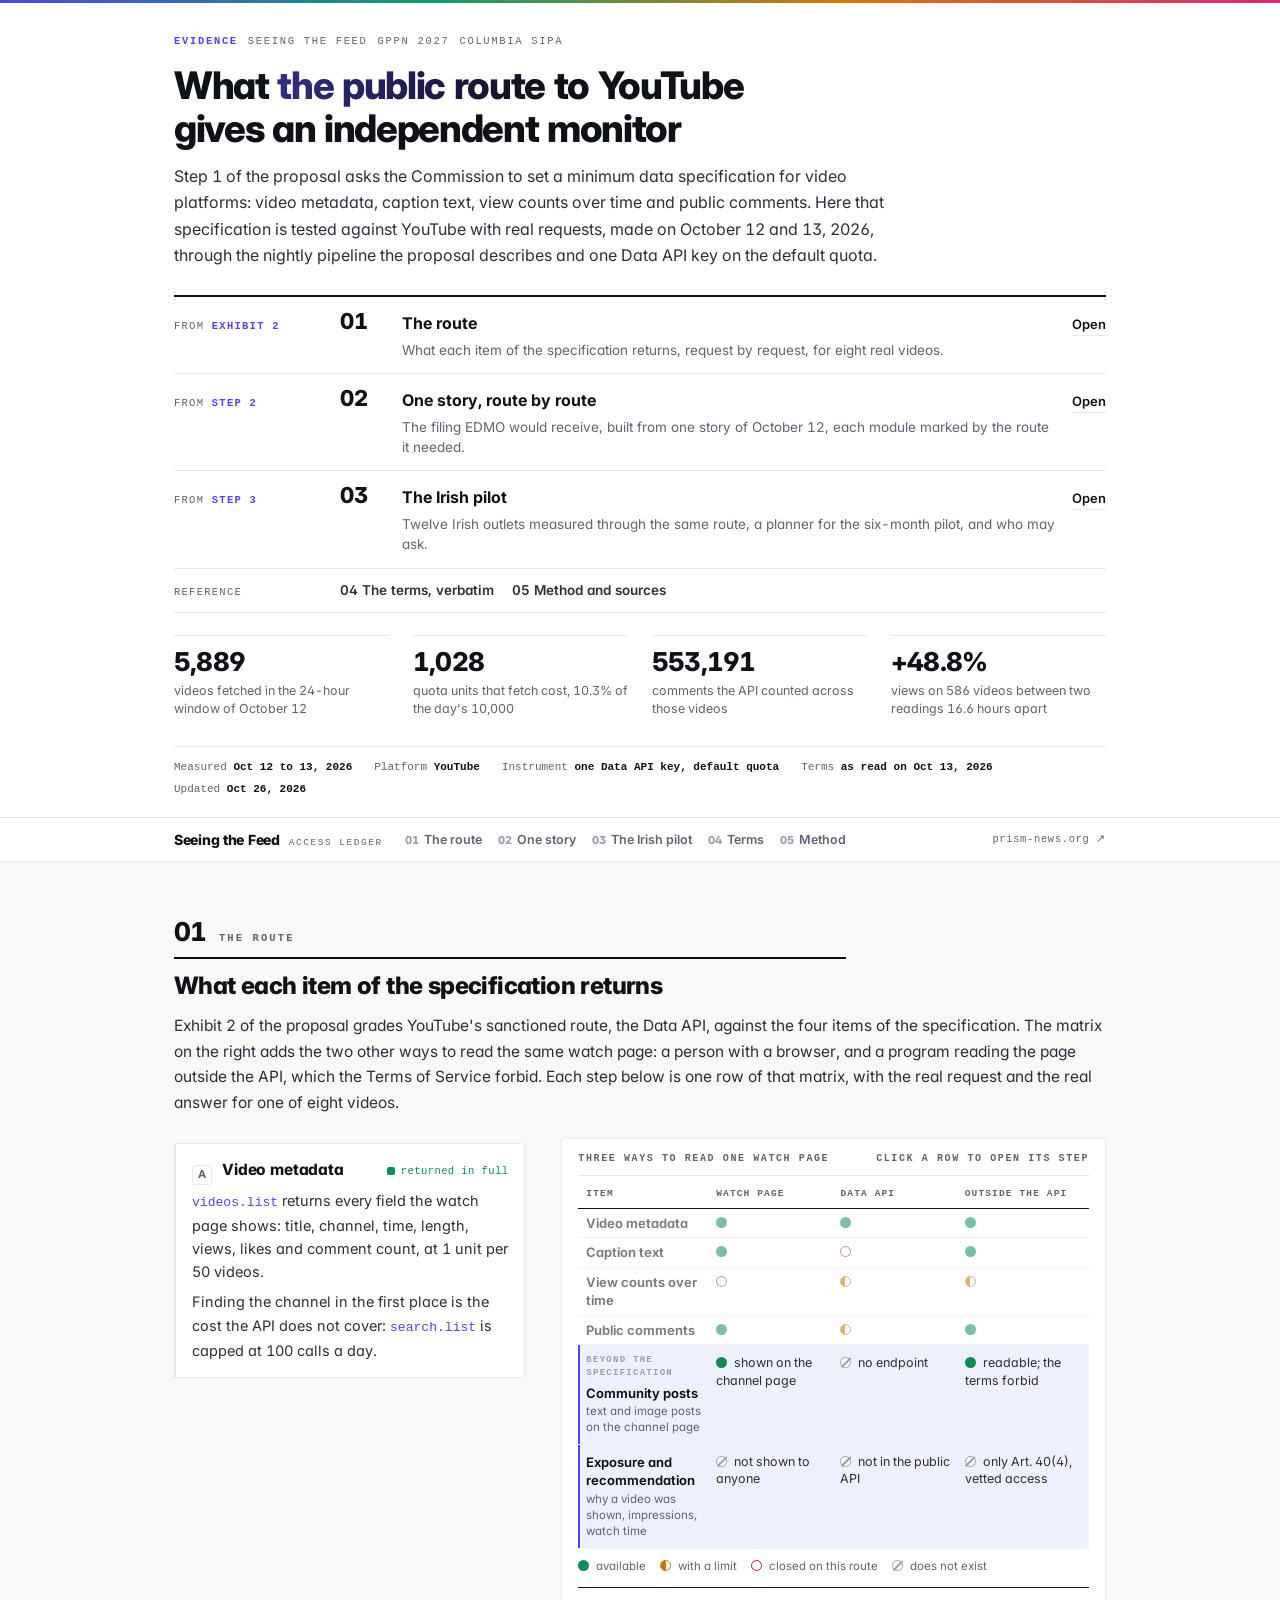
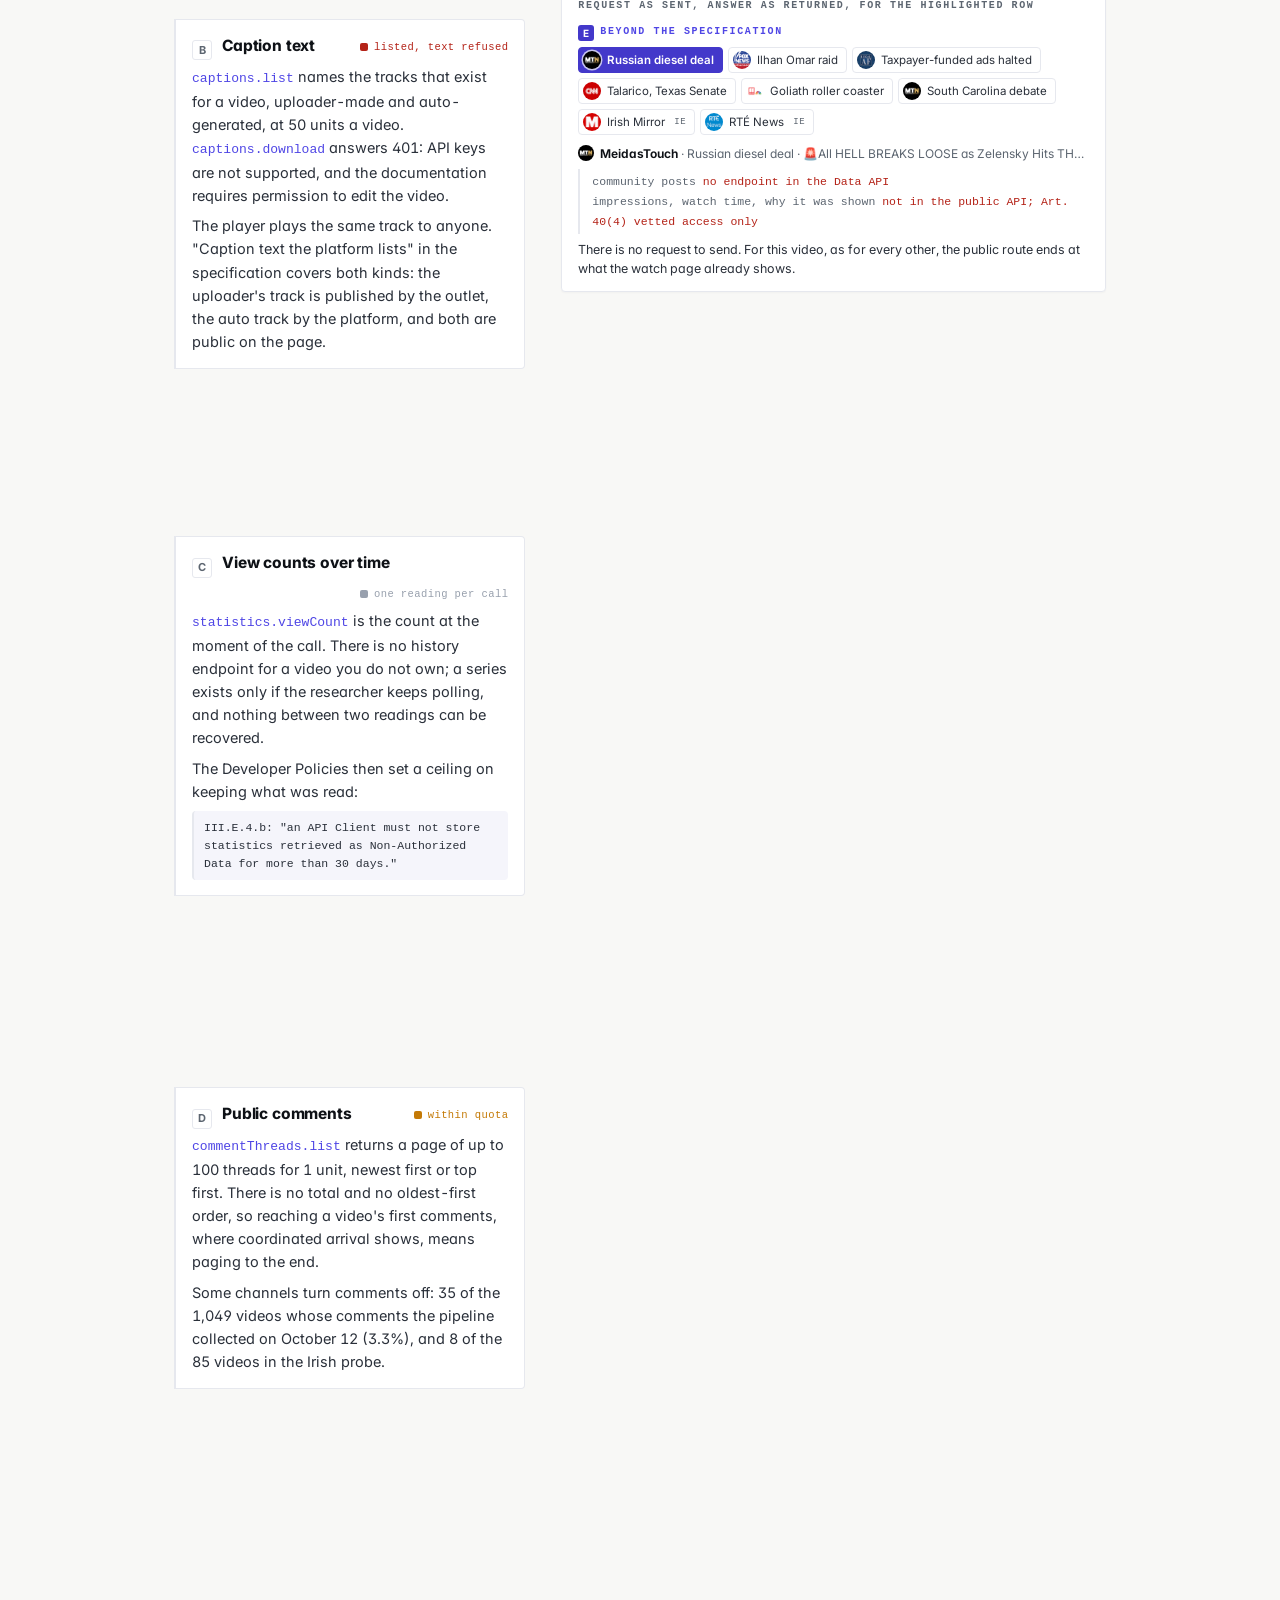
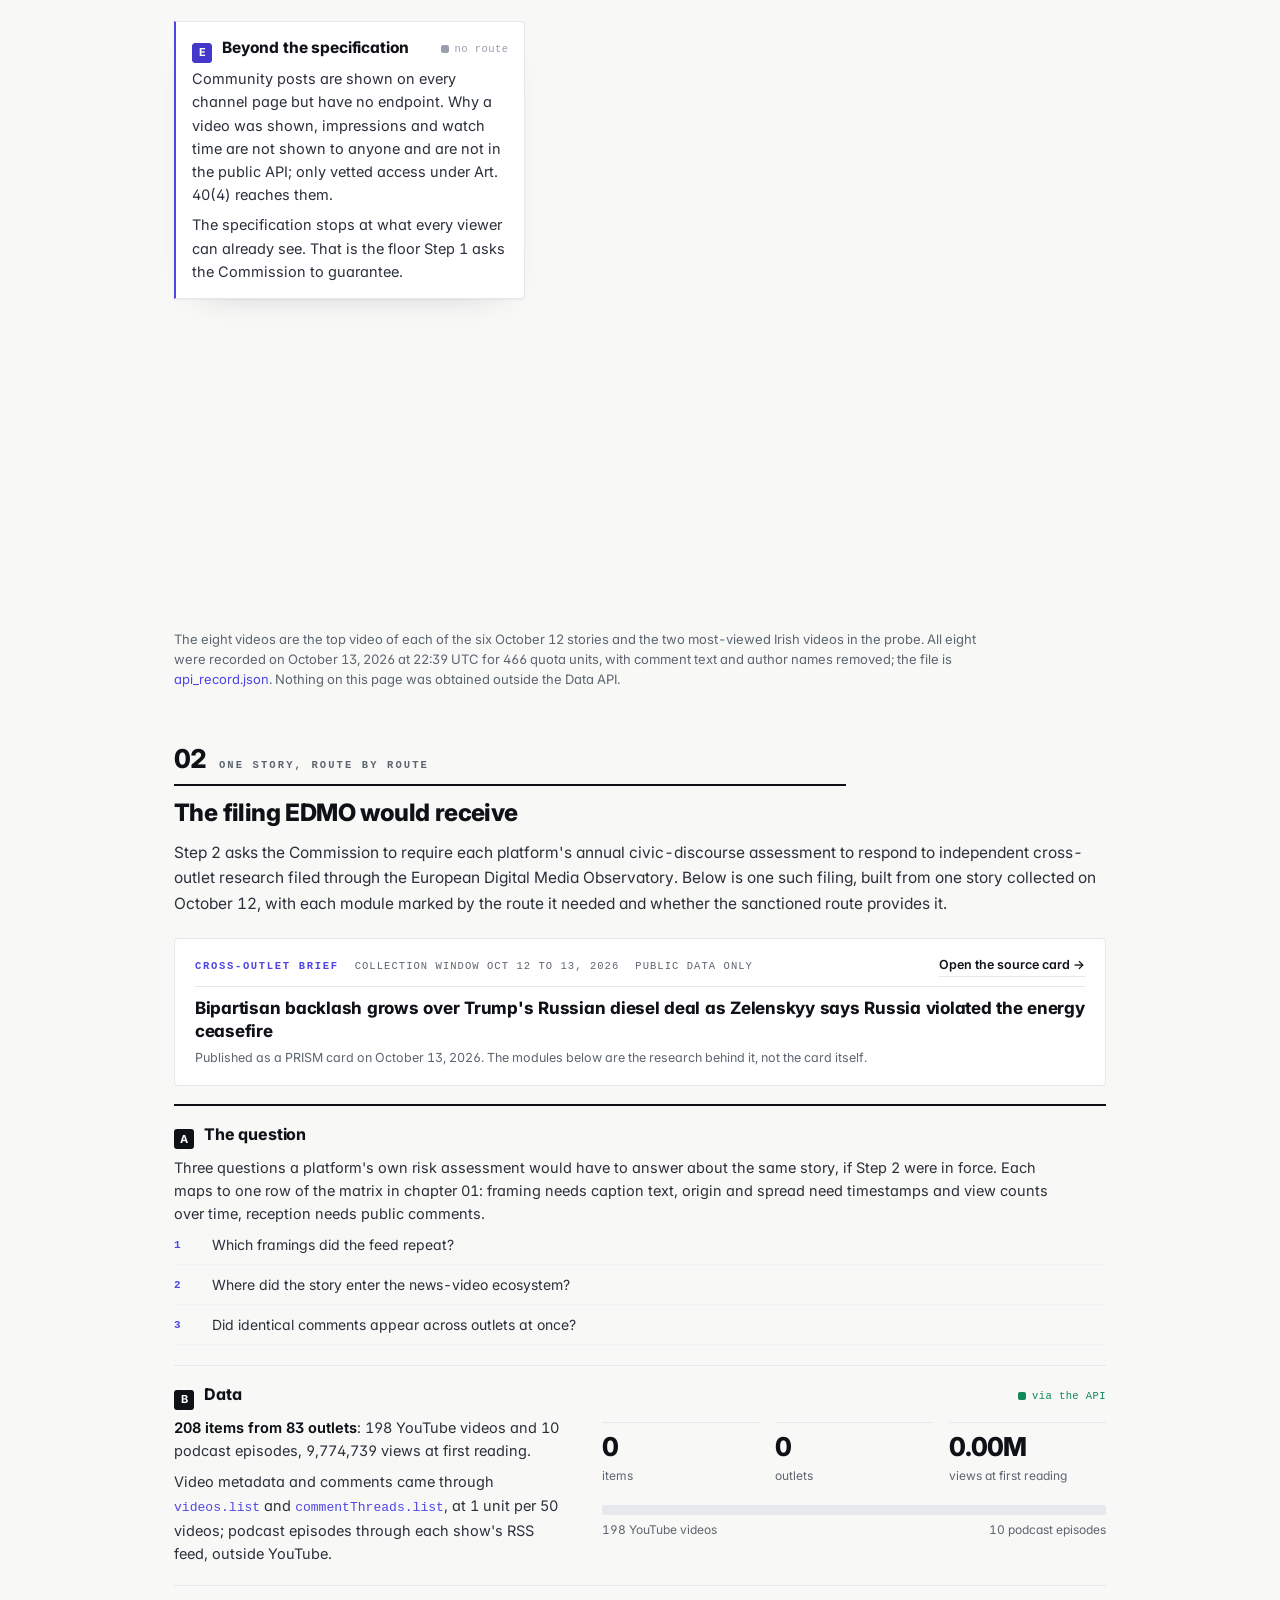
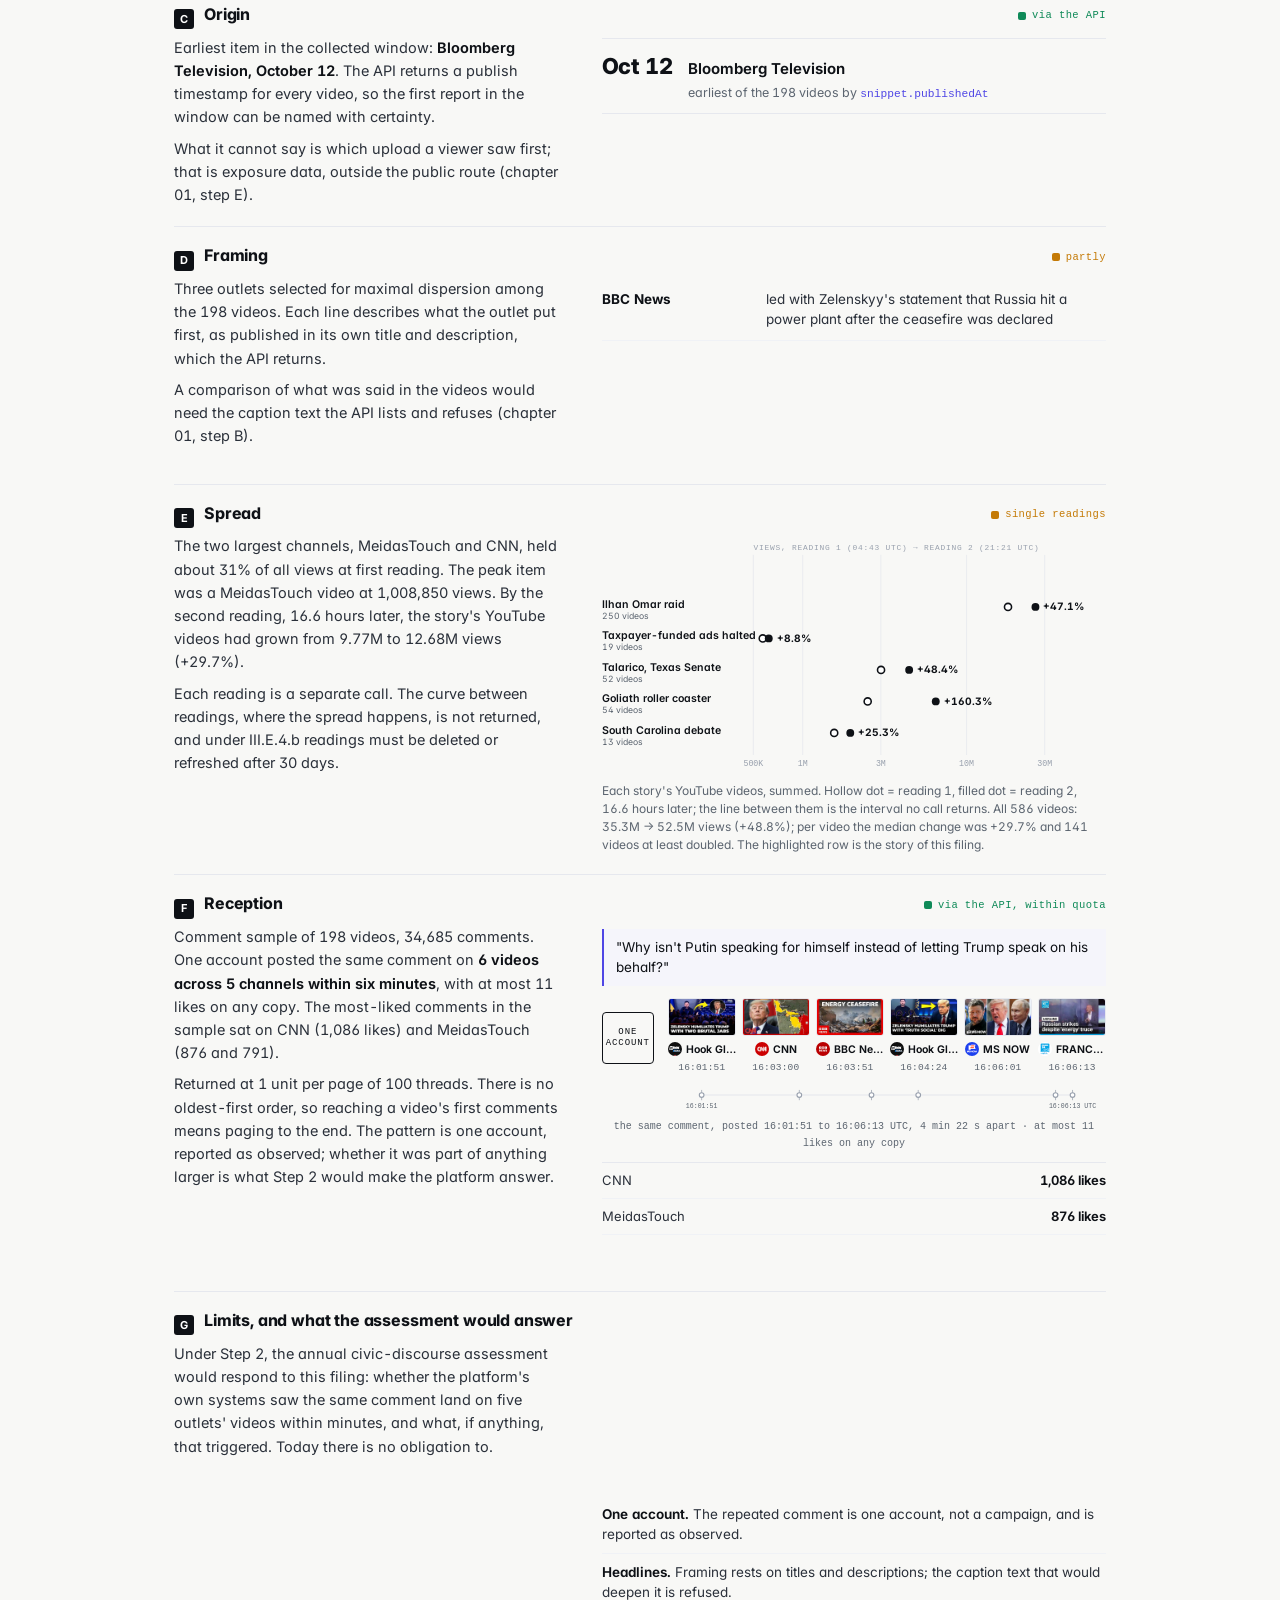
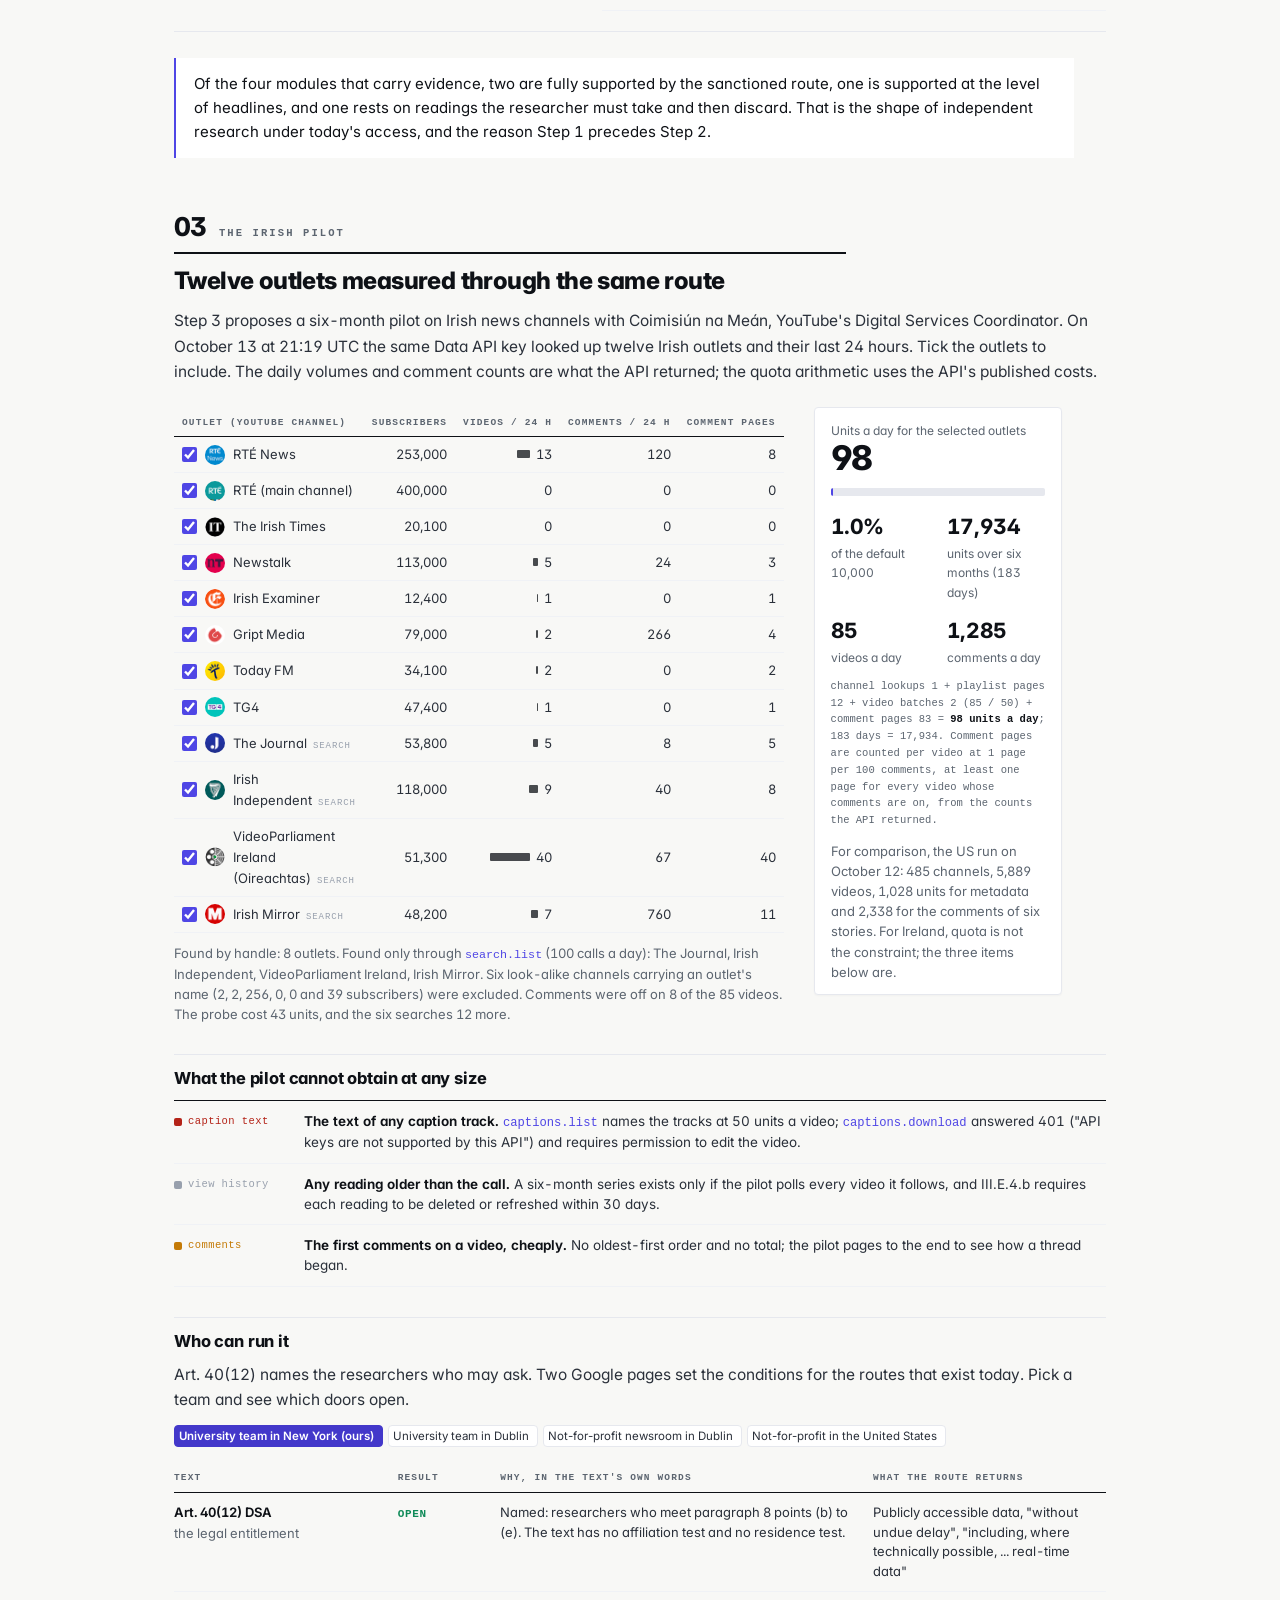
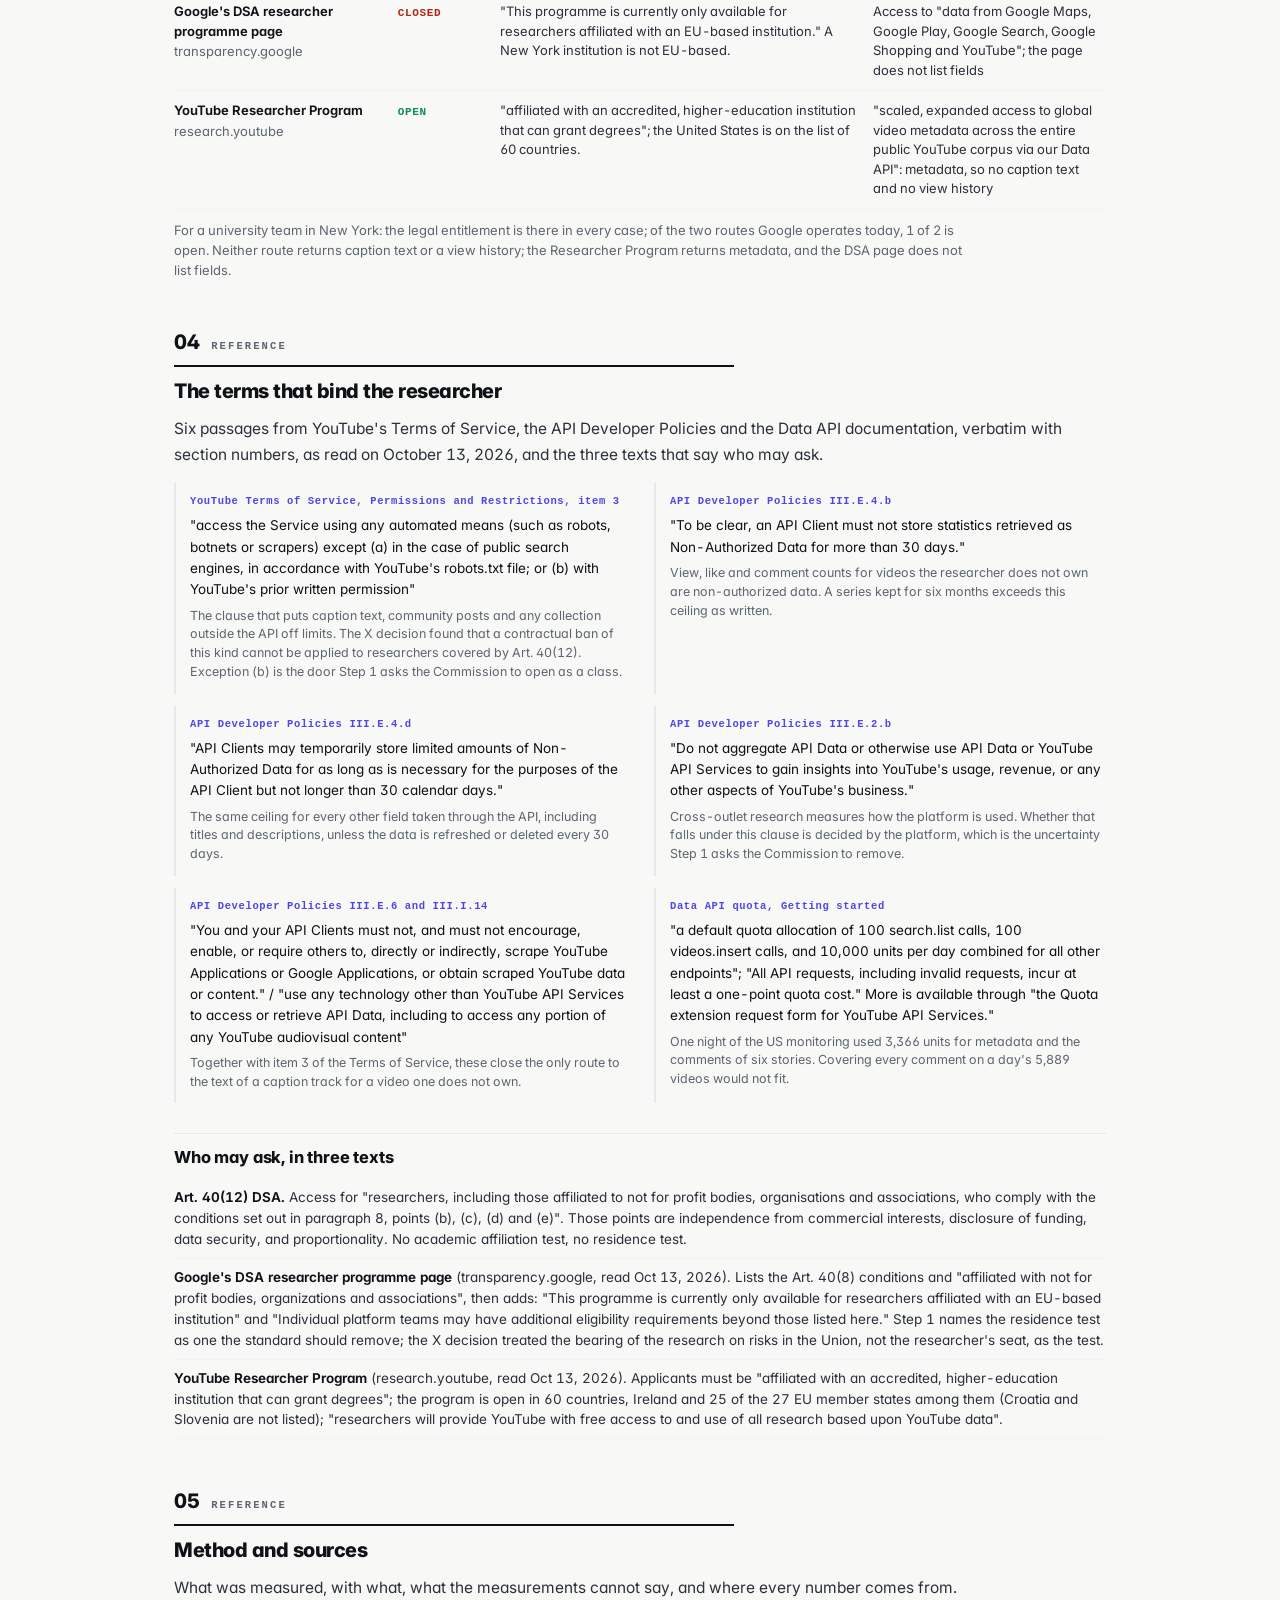
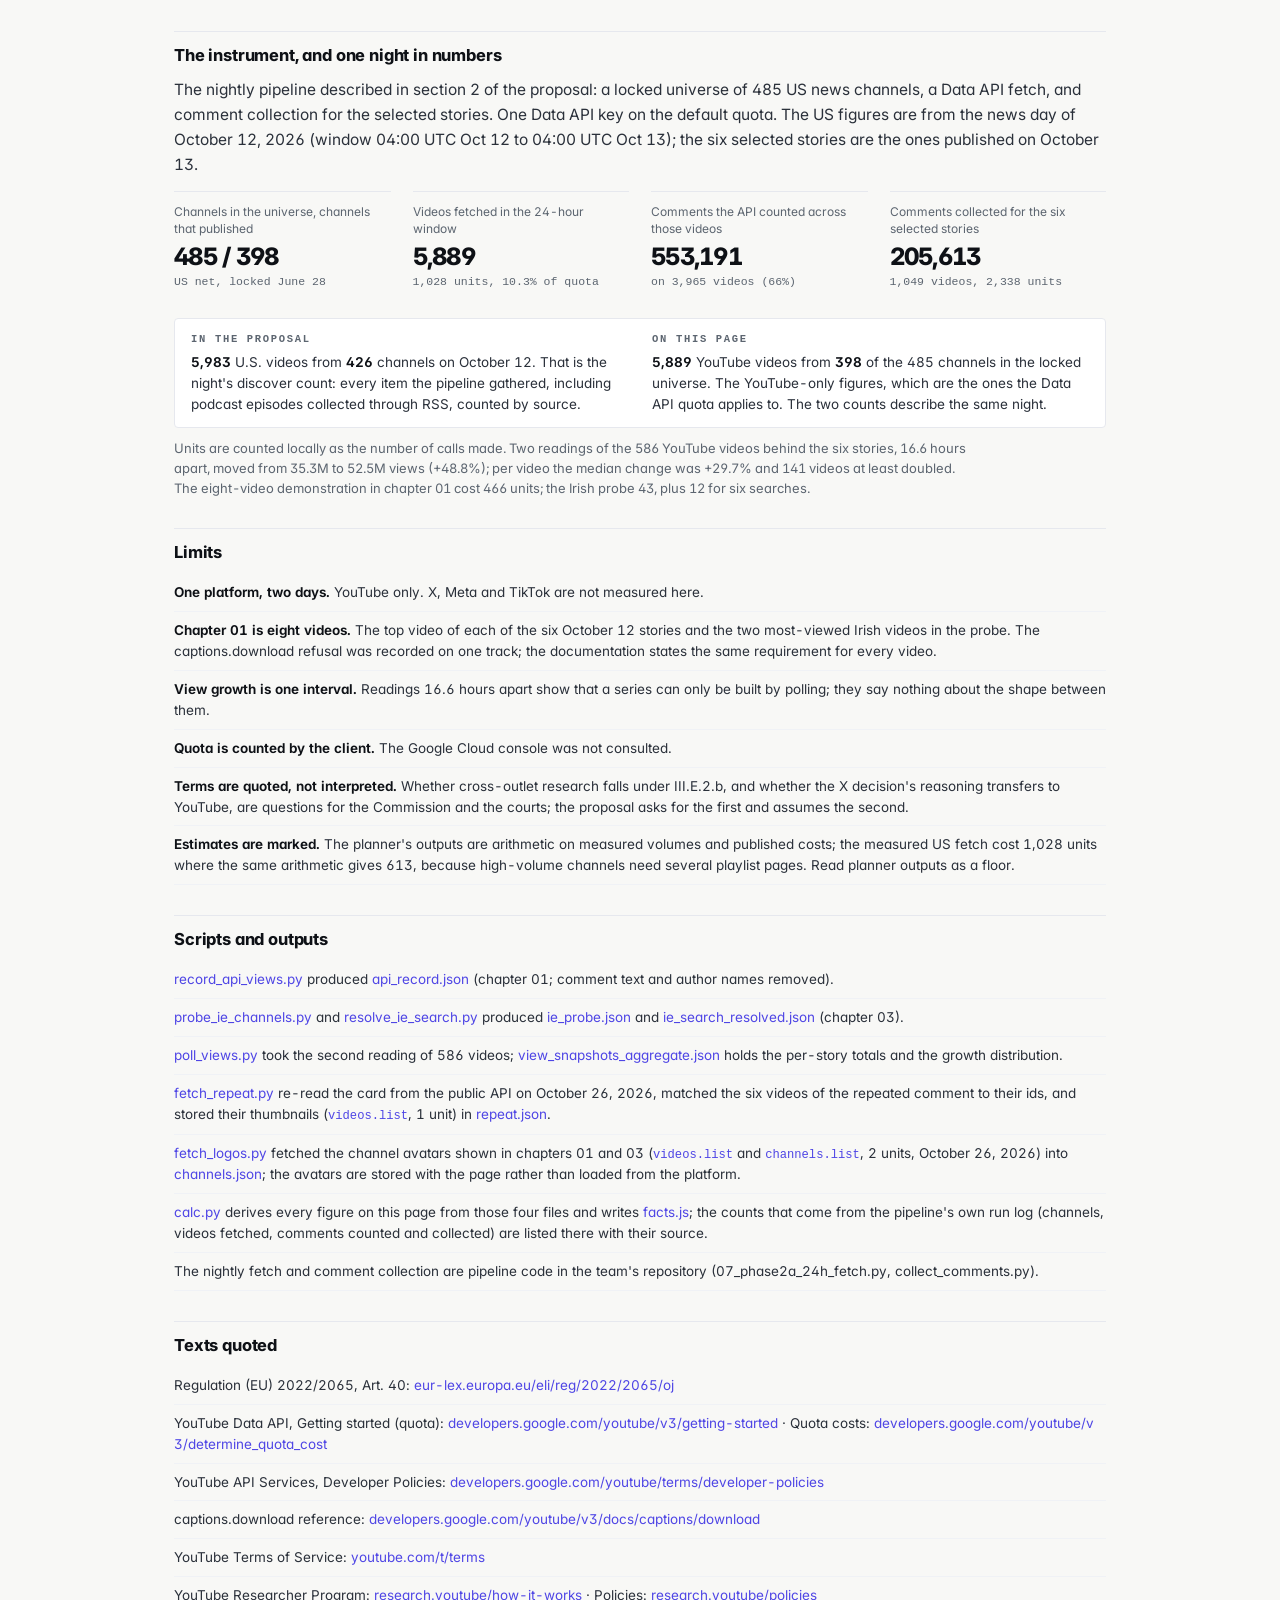
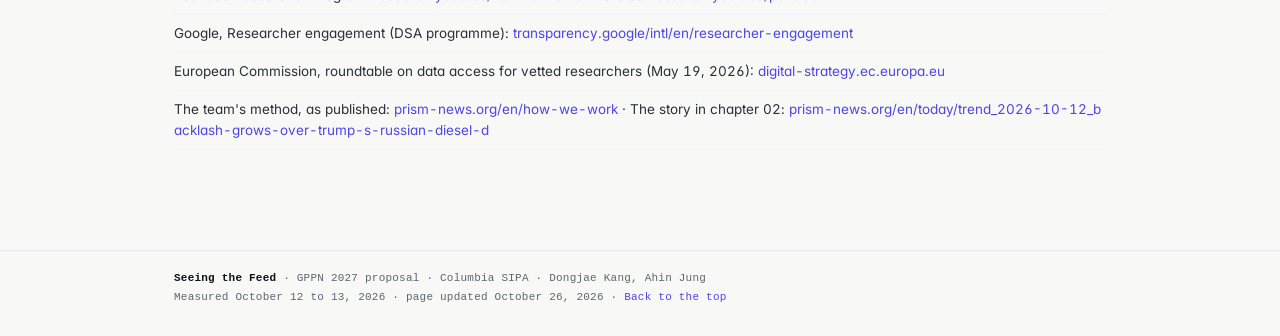
==== commit 2deb35e9: "prism/gppn-2027: ledger v4.5, top bar, time axis under the six videos, receipt badge - A sticky top " ====
--- a/prism/gppn-2027/index.html
+++ b/prism/gppn-2027/index.html
@@ -38,7 +38,17 @@
   </div>
 </header>
 
-<div class="bar"><div class="in"><span class="cur"><b id="bar-n">00</b><span id="bar-t">Start</span></span><nav><a href="#ledger" data-ch="0">01</a><a href="#brief" data-ch="1">02</a><a href="#ireland" data-ch="2">03</a></nav></div></div>
+<div class="bar" id="bar"><div class="in">
+  <a class="brand" href="#top"><b>Seeing the Feed</b><span>Access ledger</span></a>
+  <nav aria-label="Sections">
+    <a href="#ledger" data-sec="ledger"><b>01</b><span>The route</span></a>
+    <a href="#brief" data-sec="brief"><b>02</b><span>One story</span></a>
+    <a href="#ireland" data-sec="ireland"><b>03</b><span>The Irish pilot</span></a>
+    <a href="#terms" data-sec="terms"><b>04</b><span>Terms</span></a>
+    <a href="#method" data-sec="method"><b>05</b><span>Method</span></a>
+  </nav>
+  <a class="ext" href="https://prism-news.org/en" target="_blank" rel="noopener">prism-news.org ↗</a>
+</div></div>
 
 <main>
 <div class="wrap">
@@ -99,7 +109,7 @@
         <div class="legend"><span><i class="mk full"></i>available</span><span><i class="mk lim"></i>with a limit</span><span><i class="mk own"></i>closed on this route</span><span><i class="mk none"></i>does not exist</span></div>
 
         <div class="receipt" id="receipt">
-          <div class="rh"><span class="lab">Request as sent, answer as returned</span><span class="lab ac" id="rc-cost"></span></div>
+          <div class="rh"><span class="lab">Request as sent, answer as returned, for the highlighted row</span><span class="lab ac" id="rc-cost"></span></div>
           <div class="seg" id="vidpick" role="group" aria-label="Choose a video"></div>
           <div class="vh" id="vidhead"></div>
           <div id="rc-body"></div>
@@ -192,6 +202,7 @@
           <div class="quote">"Why isn't Putin speaking for himself instead of letting Trump speak on his behalf?"</div>
           <div class="acc">ONE<br>ACCOUNT</div>
           <div class="vids" id="repvids"></div>
+          <div class="tl" id="reptl"></div>
           <div class="brace" id="repbrace">within six minutes · at most 11 likes on any copy</div>
         </div>
         <ul class="liked" id="liked"></ul>
--- a/prism/gppn-2027/ledger.css
+++ b/prism/gppn-2027/ledger.css
@@ -15,7 +15,7 @@
   --col:980px;
 }
 *{box-sizing:border-box;margin:0;padding:0}
-html{scroll-behavior:smooth;scroll-padding-top:16px}
+html{scroll-behavior:smooth;scroll-padding-top:52px}
 @media (prefers-reduced-motion:reduce){html{scroll-behavior:auto}}
 body{font-family:var(--sans);color:var(--ink);background:var(--ground);font-size:15.5px;line-height:1.62;-webkit-font-smoothing:antialiased;font-feature-settings:"cv11","ss01","tnum"}
 a{color:var(--accent);text-decoration:none}
@@ -55,8 +55,20 @@
 .meta{display:flex;flex-wrap:wrap;gap:4px 22px;margin:18px 0 8px;padding-top:12px;border-top:1px solid var(--line);font-family:var(--mono);font-size:11px;color:var(--muted)}
 .meta b{color:var(--ink);font-weight:600}
 
-/* ---- narrow-screen position bar ---- */
-.bar{display:none}
+/* ---- top bar: brand, five sections, the live site ---- */
+.bar{position:sticky;top:0;z-index:20;background:rgba(255,255,255,.94);-webkit-backdrop-filter:blur(8px);backdrop-filter:blur(8px);border-bottom:1px solid var(--line)}
+.bar .in{max-width:var(--col);margin:0 auto;padding:0 24px;height:44px;display:flex;align-items:center;gap:22px}
+.bar .brand{display:flex;align-items:baseline;gap:9px;color:var(--ink);white-space:nowrap}
+.bar .brand b{font-size:14px;font-weight:800;letter-spacing:-.02em}
+.bar .brand span{font-family:var(--mono);font-size:9.5px;letter-spacing:.16em;text-transform:uppercase;color:var(--muted)}
+.bar .brand:hover{text-decoration:none}
+.bar nav{display:flex;gap:16px;min-width:0;overflow:hidden}
+.bar nav a{display:inline-flex;align-items:baseline;gap:5px;font-size:12.5px;font-weight:600;color:var(--muted);white-space:nowrap;transition:color .2s}
+.bar nav a b{font-size:11px;font-weight:800;color:var(--faint);font-variant-numeric:tabular-nums}
+.bar nav a:hover{color:var(--ink);text-decoration:none}
+.bar nav a.on{color:var(--ink)} .bar nav a.on b{color:var(--accent)}
+.bar .ext{margin-left:auto;font-family:var(--mono);font-size:10.5px;letter-spacing:.06em;color:var(--muted);white-space:nowrap}
+.bar .ext:hover{color:var(--ink);text-decoration:none}
 
 /* ---- chapters ---- */
 main{padding-bottom:60px}
@@ -92,8 +104,8 @@
 .step .card p+p{margin-top:7px}
 .step .card .q{display:block;margin-top:8px;padding:8px 10px;background:var(--tint);border-radius:4px;font-family:var(--mono);font-size:11.5px;color:var(--body);line-height:1.55}
 .tail{min-height:22vh}
-.stage{position:sticky;top:16px}
-.stage .panel{max-height:calc(100vh - 32px);overflow:auto}
+.stage{position:sticky;top:56px}
+.stage .panel{max-height:calc(100vh - 68px);overflow:auto}
 .panel{background:var(--panel);border:1px solid var(--line);border-radius:4px;padding:13px 16px 12px;box-shadow:0 1px 2px rgba(20,20,40,.03)}
 .panel .ph{display:flex;align-items:baseline;justify-content:space-between;gap:12px;flex-wrap:wrap;padding-bottom:8px;border-bottom:1px solid var(--line);margin-bottom:10px}
 .panel .ph .lab{font-size:10px}
@@ -131,6 +143,7 @@
 .receipt{margin-top:12px;padding-top:10px;border-top:1px solid var(--rule)}
 .receipt .rh{display:flex;align-items:baseline;justify-content:space-between;gap:10px;flex-wrap:wrap;margin-bottom:6px}
 .receipt .rh .lab{font-size:10px}
+.receipt .rh .k{display:inline-flex;align-items:center;justify-content:center;width:16px;height:16px;border-radius:3px;background:var(--accent-deep);color:#fff;font-family:var(--sans);font-size:10px;font-weight:700;letter-spacing:0;margin-right:6px;vertical-align:-3px}
 .seg{display:flex;flex-wrap:wrap;gap:5px;margin:0 0 10px}
 .seg button{appearance:none;display:inline-flex;align-items:center;gap:6px;font-family:var(--sans);font-size:11.5px;cursor:pointer;border:1px solid var(--line);background:var(--panel);color:var(--body);padding:3px 8px 3px 4px;border-radius:4px;line-height:1.25;text-align:left}
 .av{width:18px;height:18px;border-radius:50%;object-fit:cover;flex:none;background:var(--line);vertical-align:-4px;margin-right:6px}
@@ -214,26 +227,25 @@
 .dumb g.row:hover rect.hit{fill:var(--tint)}
 .dumb .shade{fill:var(--line2)}
 .dumb .shl{fill:var(--faint);font-family:var(--mono);font-size:10px;letter-spacing:.1em}
-.js .dumb g.row{opacity:0}
-.js .mf.in .dumb g.row{opacity:1;transition:opacity .3s ease var(--d,0s)}
-.js .dumb .ln{stroke-dasharray:var(--len,0);stroke-dashoffset:var(--len,0)}
-.js .mf.in .dumb .ln{stroke-dashoffset:0;transition:stroke-dashoffset .9s cubic-bezier(.22,1,.36,1) calc(var(--d,0s) + .15s)}
-.js .dumb .d1,.js .dumb .pct{opacity:0}
-.js .mf.in .dumb .d1,.js .mf.in .dumb .pct{opacity:1;transition:opacity .35s ease calc(var(--d,0s) + .95s)}
-/* chapter 02 unfolds once, when a figure comes into view (reduced-motion: drawn at rest, no transitions) */
-.js .mf .comp i{transform:scaleX(0);transform-origin:0 50%}
-.js .mf.in .comp i{transform:scaleX(1);transition:transform 1s cubic-bezier(.22,1,.36,1)}
-.js .mf.in .comp i.b{transition-delay:.85s}
-.js .mf .complab,.js .mf .origin,.js .mf .outs li,.js .mf .limits li,.js .mf .liked li,.js .mf .rep .quote,.js .mf .rep .acc,.js .mf .rep .brace,.js .mf .rep .rv{opacity:0;transform:translateY(6px)}
-.js .mf.in .complab,.js .mf.in .origin,.js .mf.in .outs li,.js .mf.in .limits li,.js .mf.in .liked li,.js .mf.in .rep .quote,.js .mf.in .rep .acc,.js .mf.in .rep .brace,.js .mf.in .rep .rv{opacity:1;transform:none;transition:opacity .45s ease,transform .45s ease}
-.js .mf.in .complab{transition-delay:1.1s}
-.js .mf.in .outs li:nth-child(2){transition-delay:.2s} .js .mf.in .outs li:nth-child(3){transition-delay:.4s}
-.js .mf.in .limits li:nth-child(2){transition-delay:.12s} .js .mf.in .limits li:nth-child(3){transition-delay:.24s} .js .mf.in .limits li:nth-child(4){transition-delay:.36s} .js .mf.in .limits li:nth-child(5){transition-delay:.48s}
-.js .mf.in .rep .acc{transition-delay:.2s}
-.js .mf.in .rep .rv:nth-child(1){transition-delay:.35s} .js .mf.in .rep .rv:nth-child(2){transition-delay:.65s} .js .mf.in .rep .rv:nth-child(3){transition-delay:.95s} .js .mf.in .rep .rv:nth-child(4){transition-delay:1.25s} .js .mf.in .rep .rv:nth-child(5){transition-delay:1.55s} .js .mf.in .rep .rv:nth-child(6){transition-delay:1.85s}
-.js .mf.in .rep .brace{transition-delay:2.2s}
-.js .mf.in .liked li:nth-child(1){transition-delay:2.4s} .js .mf.in .liked li:nth-child(2){transition-delay:2.55s} .js .mf.in .liked li:nth-child(3){transition-delay:2.7s}
-@media (prefers-reduced-motion:reduce){.js .dumb g.row,.js .dumb .d1,.js .dumb .pct{opacity:1} .js .dumb .ln{stroke-dasharray:none;stroke-dashoffset:0} .js .mf .comp i{transform:none} .js .mf .complab,.js .mf .origin,.js .mf .outs li,.js .mf .limits li,.js .mf .liked li,.js .mf .rep .quote,.js .mf .rep .acc,.js .mf .rep .brace,.js .mf .rep .rv{opacity:1;transform:none;transition:none}}
+/* chapter 02 motion = a function of the figure's scroll progress --p (set by ledger.js, 0 to 1, reversible).
+   Each staged item has a start --s and a width --w on that scale; --u is its own 0..1. */
+.js .mf{--p:0}
+.js .dumb g.row{--w:.1;--u:clamp(0,calc((var(--p) - var(--s,0)) / var(--w)),1);opacity:var(--u)}
+.js .dumb .ln{stroke-dasharray:var(--len,0);stroke-dashoffset:calc(var(--len,0) * (1 - clamp(0,calc((var(--p) - var(--s,0) - .04) / .16),1)))}
+.js .dumb .d1,.js .dumb .pct{opacity:clamp(0,calc((var(--p) - var(--s,0) - .19) / .08),1)}
+.js .mf .comp i{transform-origin:0 50%;transition:transform .12s linear}
+.js .mf .comp i.a{transform:scaleX(clamp(0,calc(var(--p) / .6),1))}
+.js .mf .comp i.b{transform:scaleX(clamp(0,calc((var(--p) - .55) / .3),1))}
+.js .mf .complab,.js .mf .origin,.js .mf .outs li,.js .mf .limits li,.js .mf .liked li,.js .mf .rep .quote,.js .mf .rep .acc,.js .mf .rep .brace,.js .mf .rep .rv{--s:0;--w:.25;--u:clamp(0,calc((var(--p) - var(--s)) / var(--w)),1);opacity:var(--u);transform:translateY(calc((1 - var(--u)) * 6px));transition:opacity .12s linear,transform .12s linear}
+.js .mf .complab{--s:.7;--w:.2}
+.js .mf .origin{--s:0;--w:.4}
+.js .mf .outs li:nth-child(1){--s:.05} .js .mf .outs li:nth-child(2){--s:.3} .js .mf .outs li:nth-child(3){--s:.55}
+.js .mf .limits li{--w:.2} .js .mf .limits li:nth-child(2){--s:.15} .js .mf .limits li:nth-child(3){--s:.3} .js .mf .limits li:nth-child(4){--s:.45} .js .mf .limits li:nth-child(5){--s:.6}
+.js .mf .rep .quote{--s:0;--w:.15} .js .mf .rep .acc{--s:.08;--w:.12}
+.js .mf .rep .rv{--w:.12} .js .mf .rep .rv:nth-child(1){--s:.12} .js .mf .rep .rv:nth-child(2){--s:.24} .js .mf .rep .rv:nth-child(3){--s:.36} .js .mf .rep .rv:nth-child(4){--s:.48} .js .mf .rep .rv:nth-child(5){--s:.6} .js .mf .rep .rv:nth-child(6){--s:.72}
+.js .mf .rep .brace{--s:.84;--w:.1}
+.js .mf .liked li{--w:.06} .js .mf .liked li:nth-child(1){--s:.88} .js .mf .liked li:nth-child(2){--s:.92} .js .mf .liked li:nth-child(3){--s:.95}
+@media (prefers-reduced-motion:reduce){.js .mf{--p:1}}
 .tip{position:fixed;z-index:40;background:var(--ink);color:#fff;font-family:var(--mono);font-size:11px;line-height:1.45;padding:6px 9px;border-radius:4px;pointer-events:none;max-width:280px;opacity:0;transition:opacity .15s}
 .tip.show{opacity:1}
 .rep{display:grid;grid-template-columns:auto 1fr;gap:0 14px;align-items:center;margin:2px 0 10px}
@@ -248,10 +260,27 @@
 .rep .th{display:block;aspect-ratio:16/9;overflow:hidden;border-radius:3px;border:1px solid var(--line);background:var(--tint)}
 .rep .th img{display:block;width:100%;height:100%;object-fit:cover}
 .rep .rv:hover .th{border-color:var(--accent)}
-.rep .rc{display:flex;align-items:center;gap:4px;margin-top:5px;min-width:0}
+.rep .rc{display:flex;align-items:center;justify-content:center;gap:4px;margin-top:5px;min-width:0}
 .rep .rc .av{width:14px;height:14px;margin:0}
 .rep .rn{font-size:10.5px;font-weight:650;color:var(--ink);white-space:nowrap;overflow:hidden;text-overflow:ellipsis}
-.rep .rt{display:block;font-family:var(--mono);font-size:9.5px;color:var(--muted);margin-top:2px;letter-spacing:.02em}
+.rep .rt{display:block;font-family:var(--mono);font-size:9.5px;color:var(--muted);margin-top:2px;letter-spacing:.02em;text-align:center}
+.rep .tl{grid-column:2;margin-top:4px}
+.rep .tl svg{width:100%;height:auto;display:block;overflow:visible}
+.rep .tl .ax{stroke:var(--line);stroke-width:1.5}
+.rep .tl .lit{stroke:var(--accent);stroke-width:1.5;stroke-dasharray:1000;stroke-dashoffset:1000}
+.rep .tl .tk line{stroke:var(--faint);stroke-width:1}
+.rep .tl .tk circle{fill:#fff;stroke:var(--faint);stroke-width:1.5;transition:fill .2s,stroke .2s}
+.rep .tl .mk{fill:var(--accent);opacity:0}
+.rep .tl .tt{font-family:var(--mono);font-size:9px;fill:var(--muted)}
+.mf.go .rep .tl .lit{animation:tl-lit 2.6s cubic-bezier(.45,0,.55,1) forwards}
+.mf.go .rep .tl .mk{animation:tl-mk 2.6s cubic-bezier(.45,0,.55,1) forwards}
+.mf.go .rep .tl .tk circle{animation:tl-tick .25s forwards;animation-delay:calc(var(--f) * 2.6s)}
+.mf.go .rep .rv .th{animation:tl-th .9s ease-out;animation-delay:calc(var(--f) * 2.6s)}
+@keyframes tl-lit{from{stroke-dashoffset:1000}to{stroke-dashoffset:492}}
+@keyframes tl-mk{0%{opacity:0;transform:translateX(0)}6%{opacity:1}94%{opacity:1}100%{opacity:0;transform:translateX(508px)}}
+@keyframes tl-tick{to{fill:var(--accent);stroke:var(--accent)}}
+@keyframes tl-th{0%{box-shadow:0 0 0 0 rgba(67,56,202,0)}30%{box-shadow:0 0 0 3px rgba(67,56,202,.35)}100%{box-shadow:0 0 0 0 rgba(67,56,202,0)}}
+@media (prefers-reduced-motion:reduce){.mf.go .rep .tl .lit,.mf.go .rep .tl .mk,.mf.go .rep .tl .tk circle,.mf.go .rep .rv .th{animation:none} .rep .tl .lit{stroke-dashoffset:492} .rep .tl .tk circle{fill:var(--accent);stroke:var(--accent)}}
 .rep .brace{grid-column:1/-1;display:flex;align-items:center;gap:8px;font-family:var(--mono);font-size:10px;color:var(--muted);margin-top:8px;text-align:center}
 .rep .brace::before{content:"";flex:1;height:1px;background:var(--faint)}
 .rep .brace::after{content:"";flex:1;height:1px;background:var(--faint)}
@@ -279,7 +308,7 @@
 .plan td .tag{font-family:var(--mono);font-size:9px;letter-spacing:.1em;text-transform:uppercase;color:var(--faint);margin-left:6px}
 .plan td .ib{display:inline-block;height:8px;background:var(--ink);border-radius:1px;vertical-align:1px;margin-right:6px;opacity:.75}
 .plan tr.off td .ib{opacity:.2}
-.out{position:sticky;top:16px}
+.out{position:sticky;top:56px}
 .out .big{font-size:34px;font-weight:800;letter-spacing:-.035em;font-variant-numeric:tabular-nums;line-height:1.05}
 .out .l{font-size:12px;color:var(--muted)}
 .out .row{display:grid;grid-template-columns:1fr 1fr;gap:12px 18px;margin-top:14px}
@@ -340,7 +369,7 @@
 /* ---- narrow screens ---- */
 @media (max-width:999px){
   .scene{display:flex;flex-direction:column;align-items:stretch}
-  .stage{order:-1;position:sticky;top:41px;z-index:3;margin:0 -24px;padding:6px 24px 6px;background:var(--ground);min-width:0;width:auto}
+  .stage{order:-1;position:sticky;top:44px;z-index:3;margin:0 -24px;padding:6px 24px 6px;background:var(--ground);min-width:0;width:auto}
   .steps,.stage .panel,.tw{min-width:0}
   .stage .panel{max-height:50vh;overflow:auto}
   .steps{margin-top:14px}
@@ -351,13 +380,12 @@
   .mod{grid-template-columns:1fr;gap:10px 0}
   .mod .mh .chip{margin-left:0}
   .out{position:static;margin-top:16px}
-  .bar{display:block;position:sticky;top:0;z-index:20;background:var(--panel);border-bottom:1px solid var(--line)}
-  .bar .in{max-width:var(--col);margin:0 auto;padding:9px 24px;display:flex;align-items:center;gap:12px;font-size:13px}
-  .bar .cur{font-weight:700;color:var(--ink)}
-  .bar .cur b{color:var(--accent);margin-right:6px}
-  .bar nav{margin-left:auto;display:flex;gap:10px}
-  .bar nav a{font-size:12px;font-weight:700;color:var(--faint);font-variant-numeric:tabular-nums}
-  .bar nav a.on{color:var(--ink)}
+  .bar .in{gap:14px}
+  .bar .brand span{display:none}
+  .bar nav{gap:12px}
+  .bar nav a span{display:none}
+  .bar nav a b{font-size:12px}
+  .bar .ext{display:none}
 }
 @media (max-width:640px){
   .wrap{padding:0 16px}
@@ -383,6 +411,7 @@
   .rep{grid-template-columns:1fr}
   .rep .acc{display:none}
   .rep .vids{grid-template-columns:repeat(3,minmax(0,1fr));gap:6px}
+  .rep .tl{grid-column:1}
   .rep .vids i{height:34px}
   .rep .brace{text-align:left}
   table.matrix{min-width:560px}
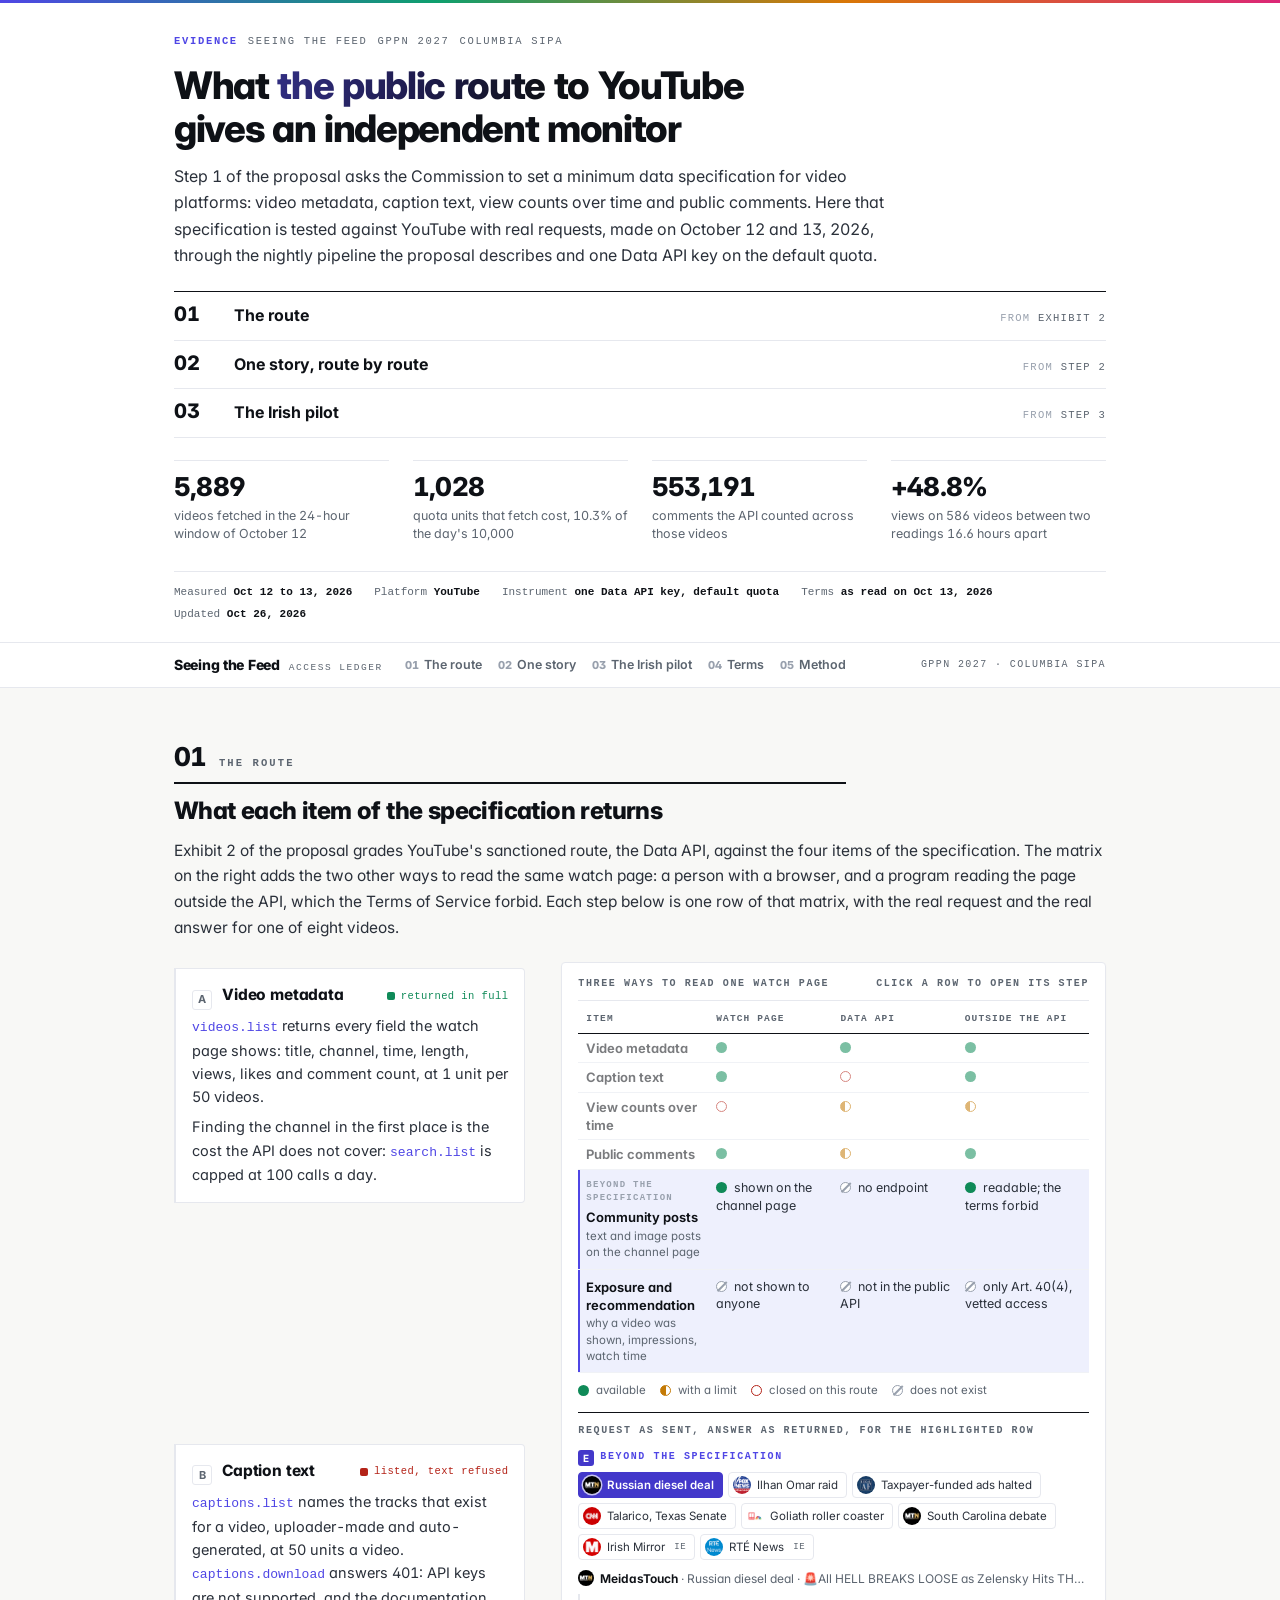
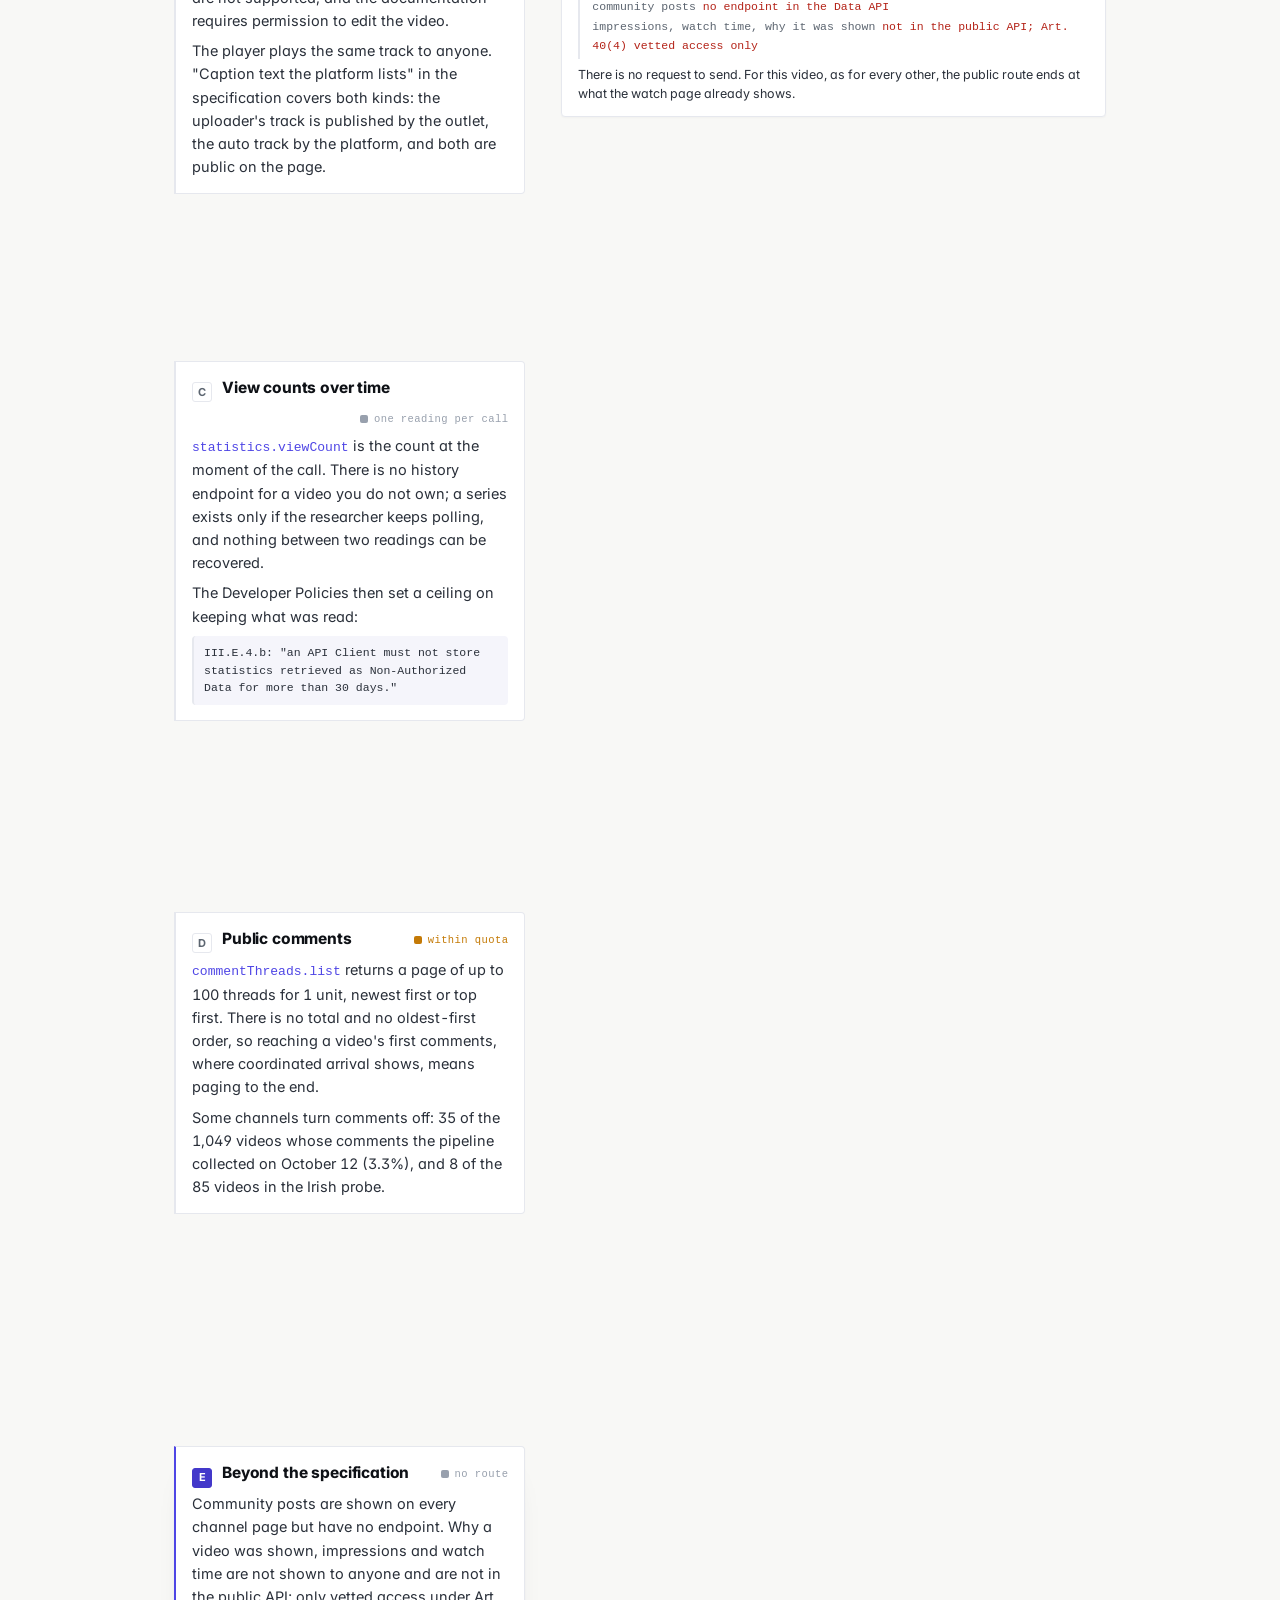
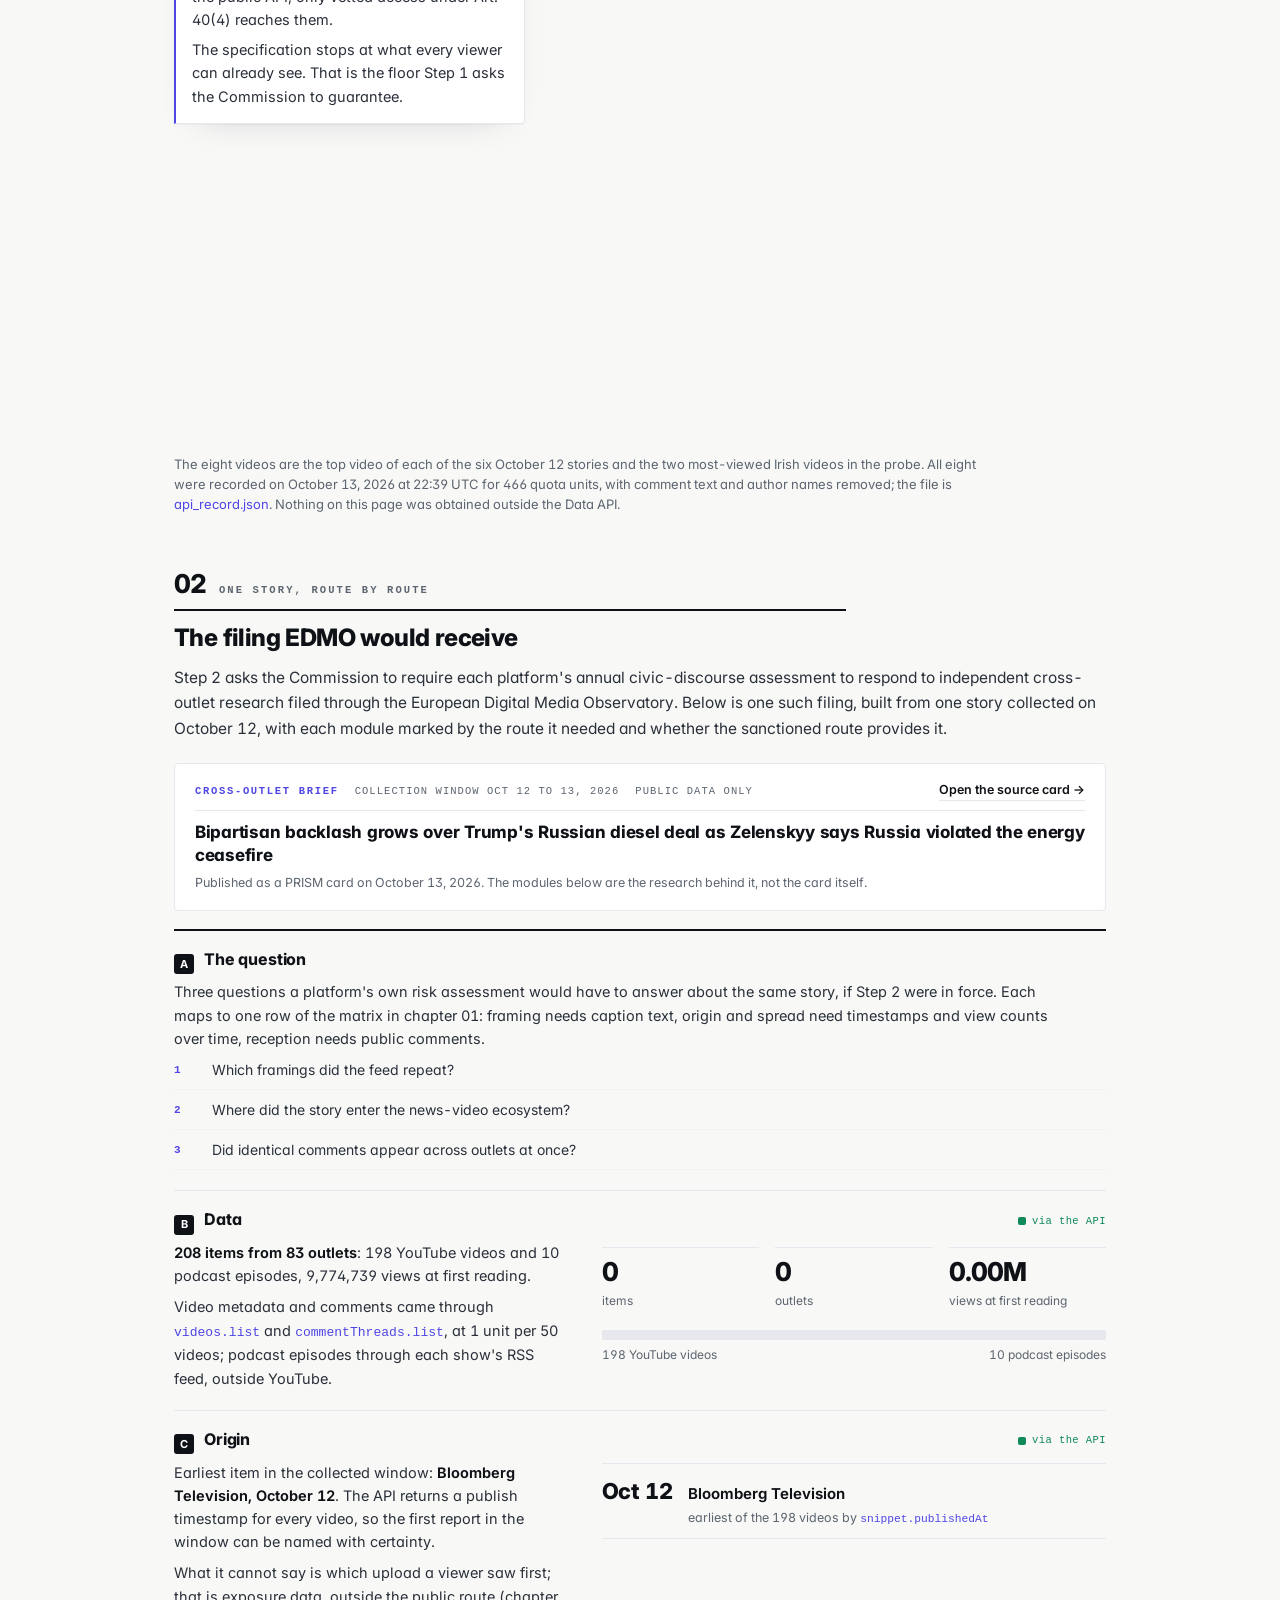
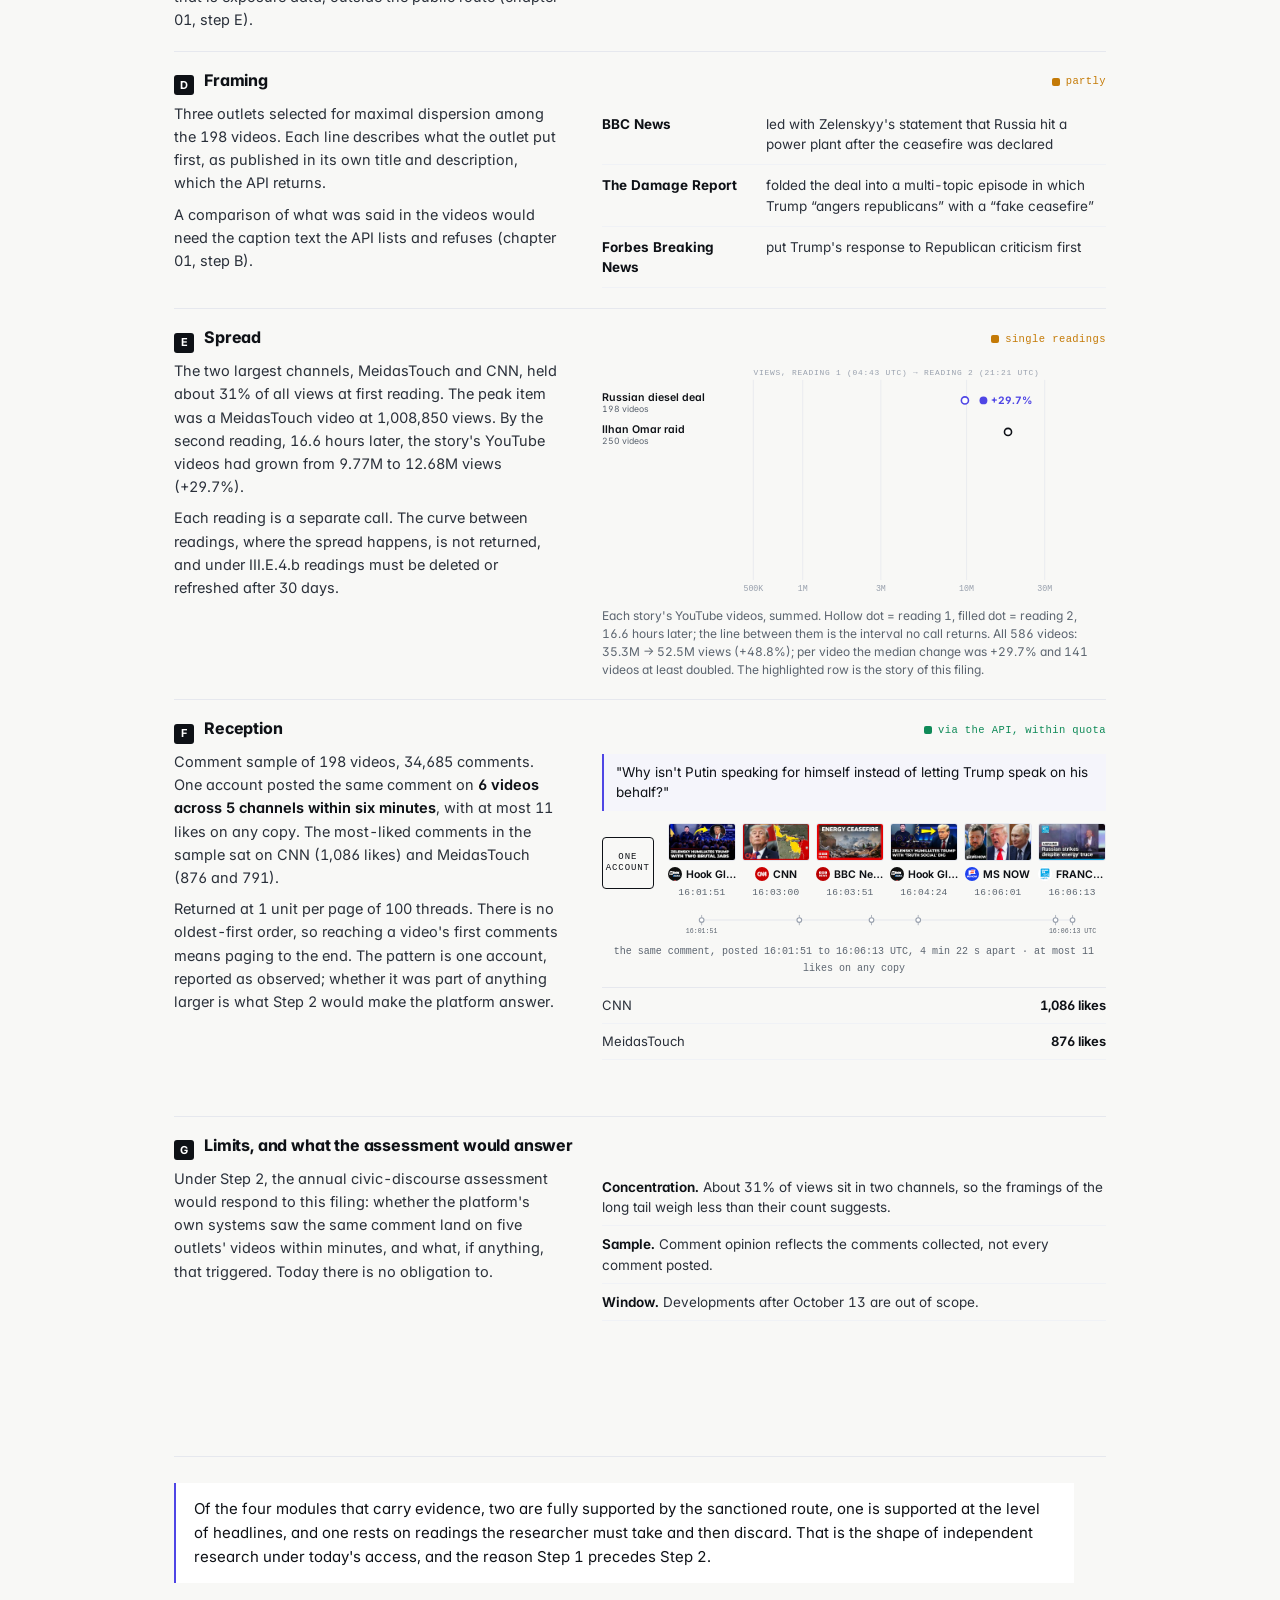
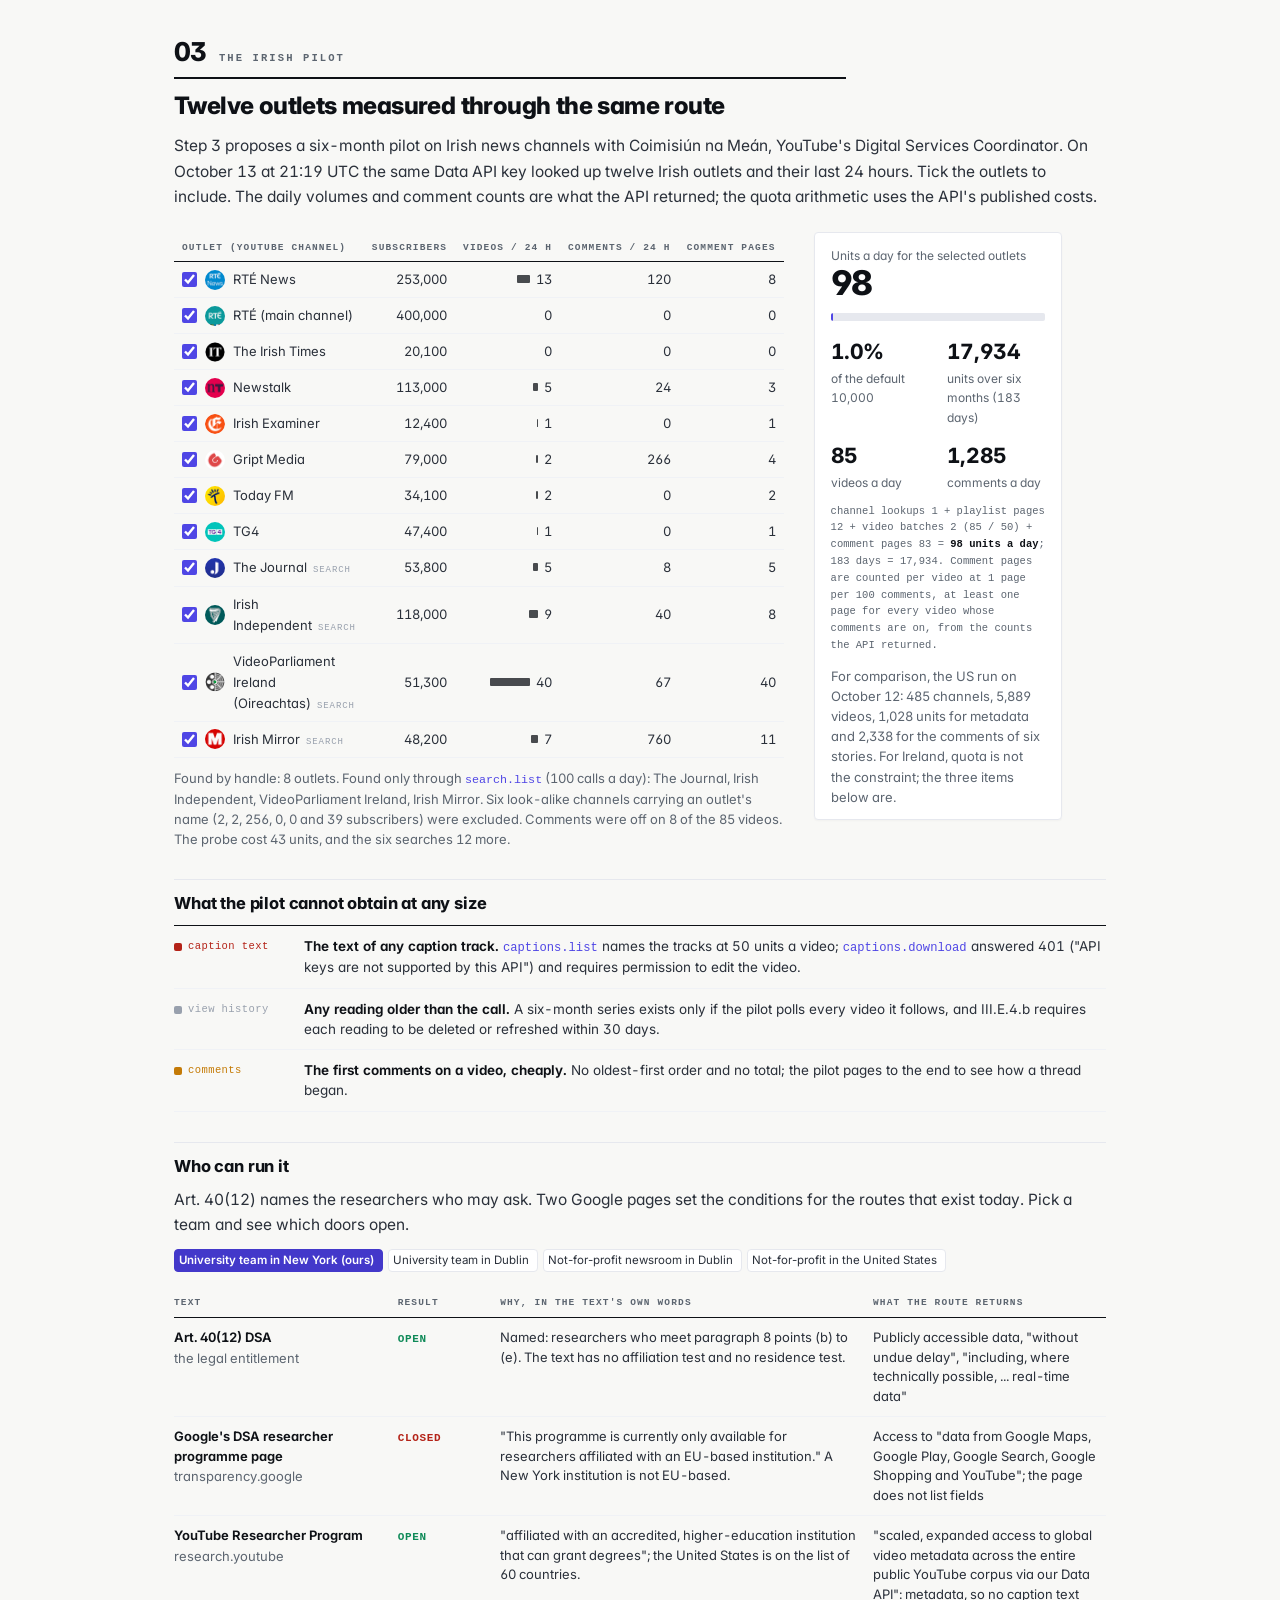
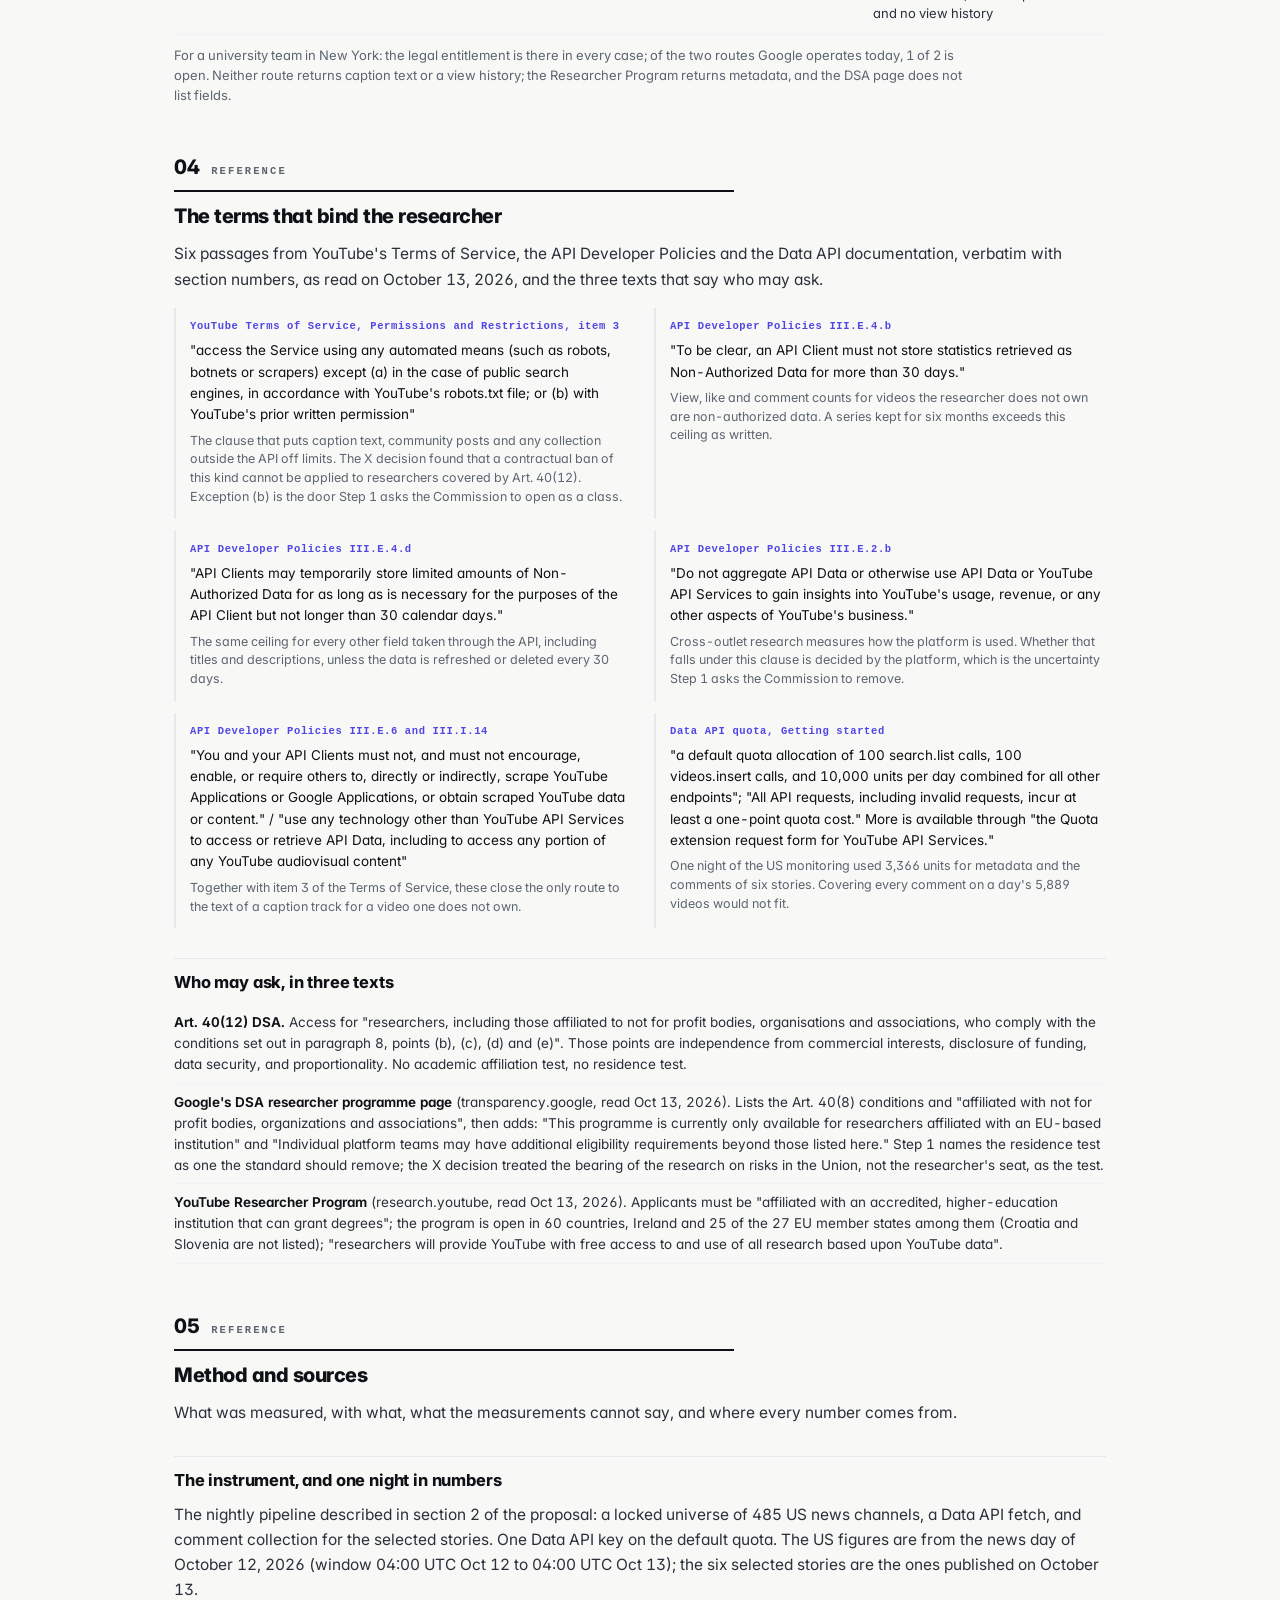
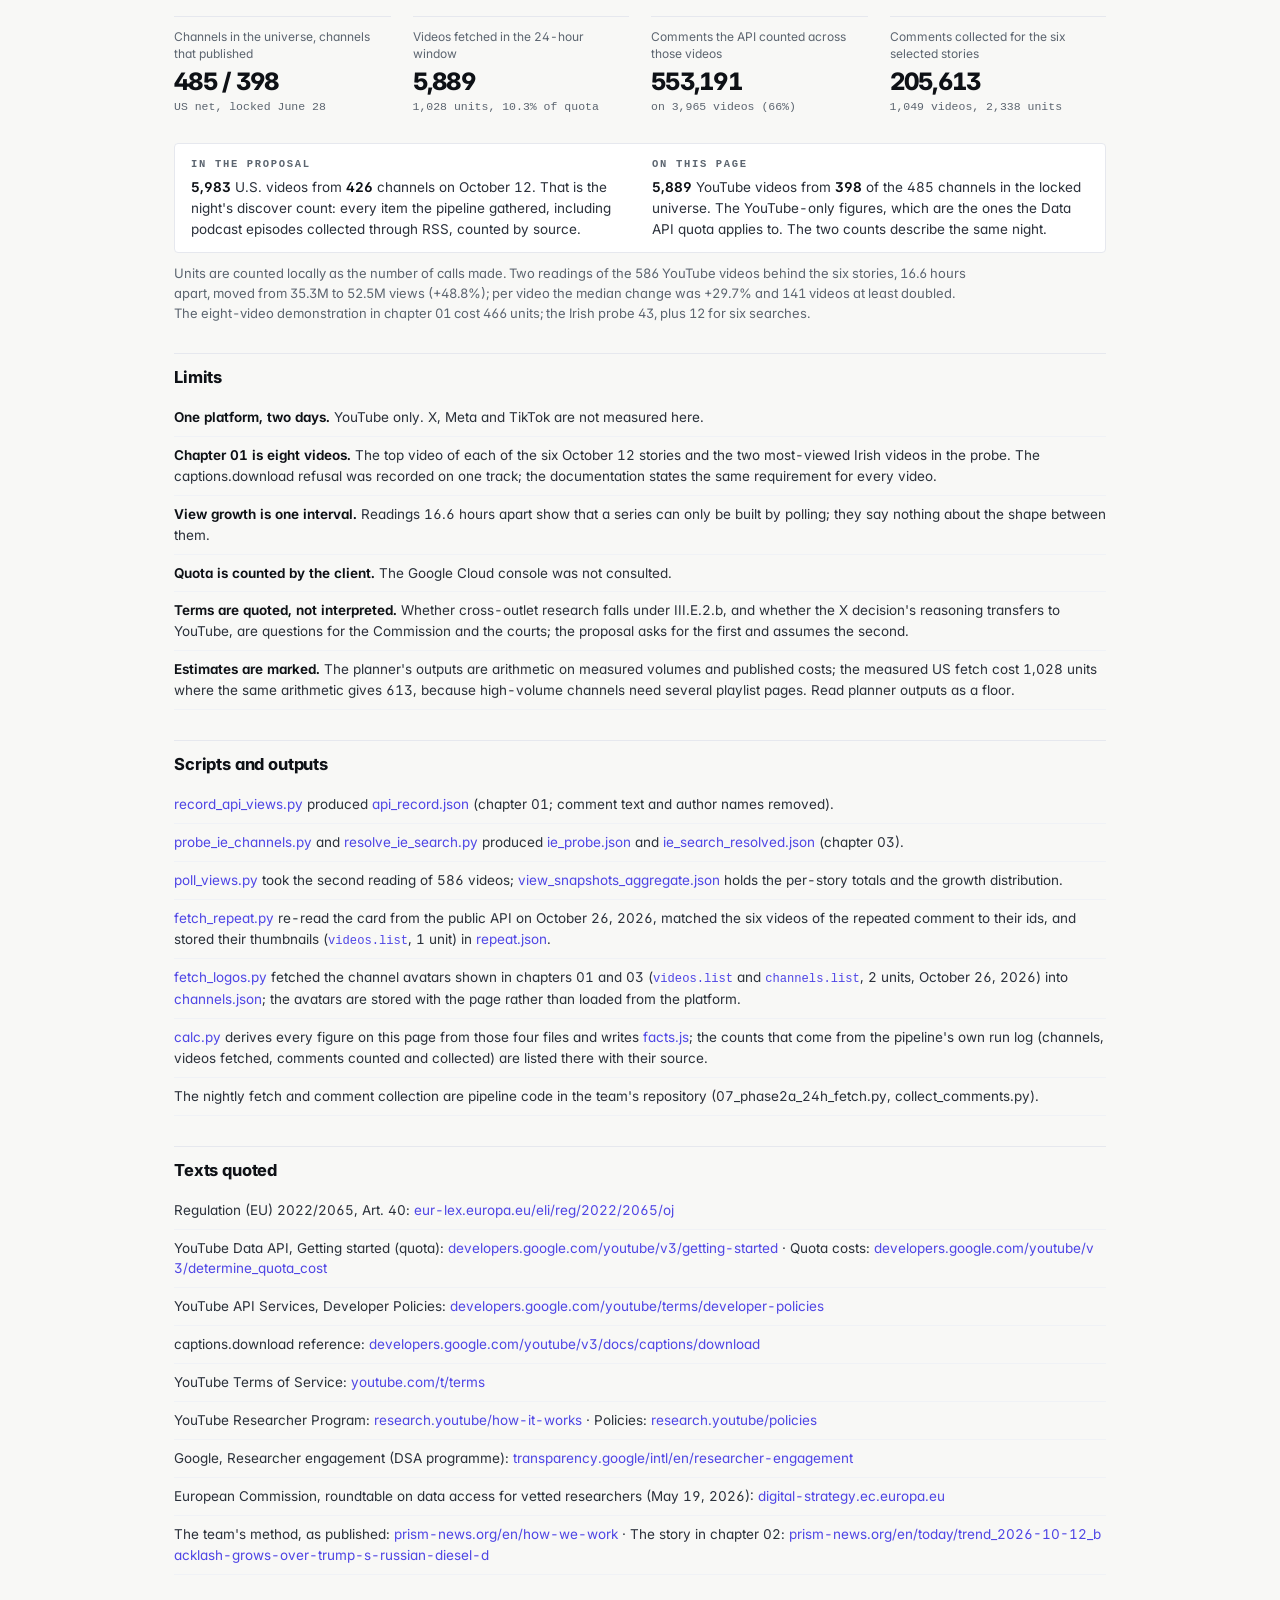
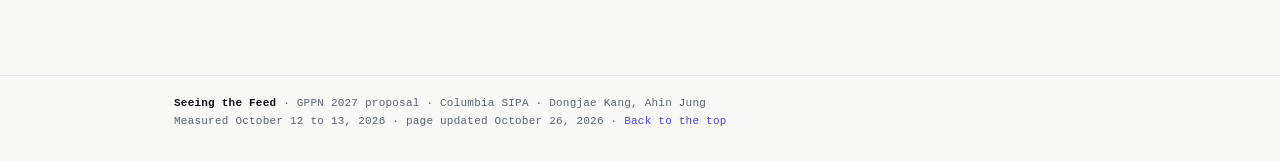
==== commit 9a92a711: "prism/gppn-2027: ledger v4.6, calmer start block and no product link in the bar - The three doors ar" ====
--- a/prism/gppn-2027/index.html
+++ b/prism/gppn-2027/index.html
@@ -22,10 +22,9 @@
     <p class="dek">Step 1 of the proposal asks the Commission to set a minimum data specification for video platforms: video metadata, caption text, view counts over time and public comments. Here that specification is tested against YouTube with real requests, made on October 12 and 13, 2026, through the nightly pipeline the proposal describes and one Data API key on the default quota.</p>
 
     <ol class="doors">
-      <li><span class="from">From <b>Exhibit 2</b></span><span class="n">01</span><span class="t">The route<small>What each item of the specification returns, request by request, for eight real videos.</small></span><a class="go" href="#ledger">Open</a></li>
-      <li><span class="from">From <b>Step 2</b></span><span class="n">02</span><span class="t">One story, route by route<small>The filing EDMO would receive, built from one story of October 12, each module marked by the route it needed.</small></span><a class="go" href="#brief">Open</a></li>
-      <li><span class="from">From <b>Step 3</b></span><span class="n">03</span><span class="t">The Irish pilot<small>Twelve Irish outlets measured through the same route, a planner for the six-month pilot, and who may ask.</small></span><a class="go" href="#ireland">Open</a></li>
-      <li class="ref"><span class="from">Reference</span><span><a href="#terms">04 The terms, verbatim</a><a href="#method">05 Method and sources</a></span></li>
+      <li><a href="#ledger"><span class="n">01</span><span class="t">The route</span><span class="from">Exhibit 2</span></a></li>
+      <li><a href="#brief"><span class="n">02</span><span class="t">One story, route by route</span><span class="from">Step 2</span></a></li>
+      <li><a href="#ireland"><span class="n">03</span><span class="t">The Irish pilot</span><span class="from">Step 3</span></a></li>
     </ol>
 
     <div class="strip" id="strip">
@@ -47,7 +46,7 @@
     <a href="#terms" data-sec="terms"><b>04</b><span>Terms</span></a>
     <a href="#method" data-sec="method"><b>05</b><span>Method</span></a>
   </nav>
-  <a class="ext" href="https://prism-news.org/en" target="_blank" rel="noopener">prism-news.org ↗</a>
+  <span class="ext">GPPN 2027 · Columbia SIPA</span>
 </div></div>
 
 <main>
--- a/prism/gppn-2027/ledger.css
+++ b/prism/gppn-2027/ledger.css
@@ -36,18 +36,15 @@
 h1 span{display:block}
 h1 em{font-style:normal;background:var(--navy);-webkit-background-clip:text;background-clip:text;color:transparent;font-weight:800}
 .dek{margin-top:14px;font-size:16px;line-height:1.65;color:var(--body);max-width:46em}
-.doors{list-style:none;margin:26px 0 0;border-top:2px solid var(--rule)}
-.doors li{display:grid;grid-template-columns:150px 46px 1fr auto;gap:0 16px;align-items:baseline;padding:13px 0;border-bottom:1px solid var(--line)}
-.doors .from{font-family:var(--mono);font-size:10.5px;letter-spacing:.12em;text-transform:uppercase;color:var(--muted)}
-.doors .from b{color:var(--accent);font-weight:700}
-.doors .n{font-size:22px;font-weight:800;letter-spacing:-.02em;line-height:1;color:var(--ink)}
-.doors .t{font-size:16px;font-weight:700;color:var(--ink)}
-.doors .t small{display:block;font-weight:400;color:var(--muted);font-size:13.5px;margin-top:3px;line-height:1.5}
-.doors a.go{font-size:13px;font-weight:600;white-space:nowrap;border-bottom:1px solid var(--line);color:var(--ink)}
-.doors a.go:hover{border-color:var(--ink);text-decoration:none}
-.doors li.ref{grid-template-columns:150px 1fr;color:var(--muted);font-size:13.5px;padding:11px 0}
-.doors li.ref a{color:var(--body);font-weight:600}
-.doors li.ref a+a{margin-left:18px}
+.doors{list-style:none;margin:22px 0 0;border-top:1px solid var(--rule)}
+.doors li{border-bottom:1px solid var(--line)}
+.doors li a{display:grid;grid-template-columns:46px minmax(0,1fr) auto;gap:0 14px;align-items:baseline;padding:11px 0;color:var(--ink)}
+.doors li a:hover{text-decoration:none}
+.doors li a:hover .t{text-decoration:underline;text-underline-offset:3px;text-decoration-color:var(--faint)}
+.doors .n{font-size:20px;font-weight:800;letter-spacing:-.02em;line-height:1;font-variant-numeric:tabular-nums}
+.doors .t{font-size:16px;font-weight:700}
+.doors .from{font-family:var(--mono);font-size:10.5px;letter-spacing:.12em;text-transform:uppercase;color:var(--muted);white-space:nowrap}
+.doors .from::before{content:"from ";color:var(--faint)}
 .strip{display:grid;grid-template-columns:repeat(4,1fr);gap:0 24px;margin-top:22px}
 .strip .st{padding:12px 0 10px;border-top:1px solid var(--line)}
 .strip .v{font-size:26px;font-weight:800;letter-spacing:-.03em;line-height:1.1;font-variant-numeric:tabular-nums}
@@ -67,8 +64,7 @@
 .bar nav a b{font-size:11px;font-weight:800;color:var(--faint);font-variant-numeric:tabular-nums}
 .bar nav a:hover{color:var(--ink);text-decoration:none}
 .bar nav a.on{color:var(--ink)} .bar nav a.on b{color:var(--accent)}
-.bar .ext{margin-left:auto;font-family:var(--mono);font-size:10.5px;letter-spacing:.06em;color:var(--muted);white-space:nowrap}
-.bar .ext:hover{color:var(--ink);text-decoration:none}
+.bar .ext{margin-left:auto;font-family:var(--mono);font-size:10px;letter-spacing:.14em;text-transform:uppercase;color:var(--muted);white-space:nowrap}
 
 /* ---- chapters ---- */
 main{padding-bottom:60px}
@@ -394,11 +390,8 @@
   h1 span{display:inline}
   h1 span:first-child::after{content:" "}
   .dek{font-size:15px}
-  .doors li{grid-template-columns:40px 1fr;gap:4px 12px}
-  .doors .from{grid-column:1/-1}
-  .doors a.go{grid-column:2}
-  .doors li.ref{grid-template-columns:1fr}
-  .doors li.ref a+a{margin-left:14px}
+  .doors li a{grid-template-columns:36px minmax(0,1fr) auto;gap:0 10px}
+  .doors .t{font-size:15px}
   .strip{grid-template-columns:1fr 1fr;gap:0 16px}
   .stats{grid-template-columns:1fr 1fr}
   .quotes{grid-template-columns:1fr}
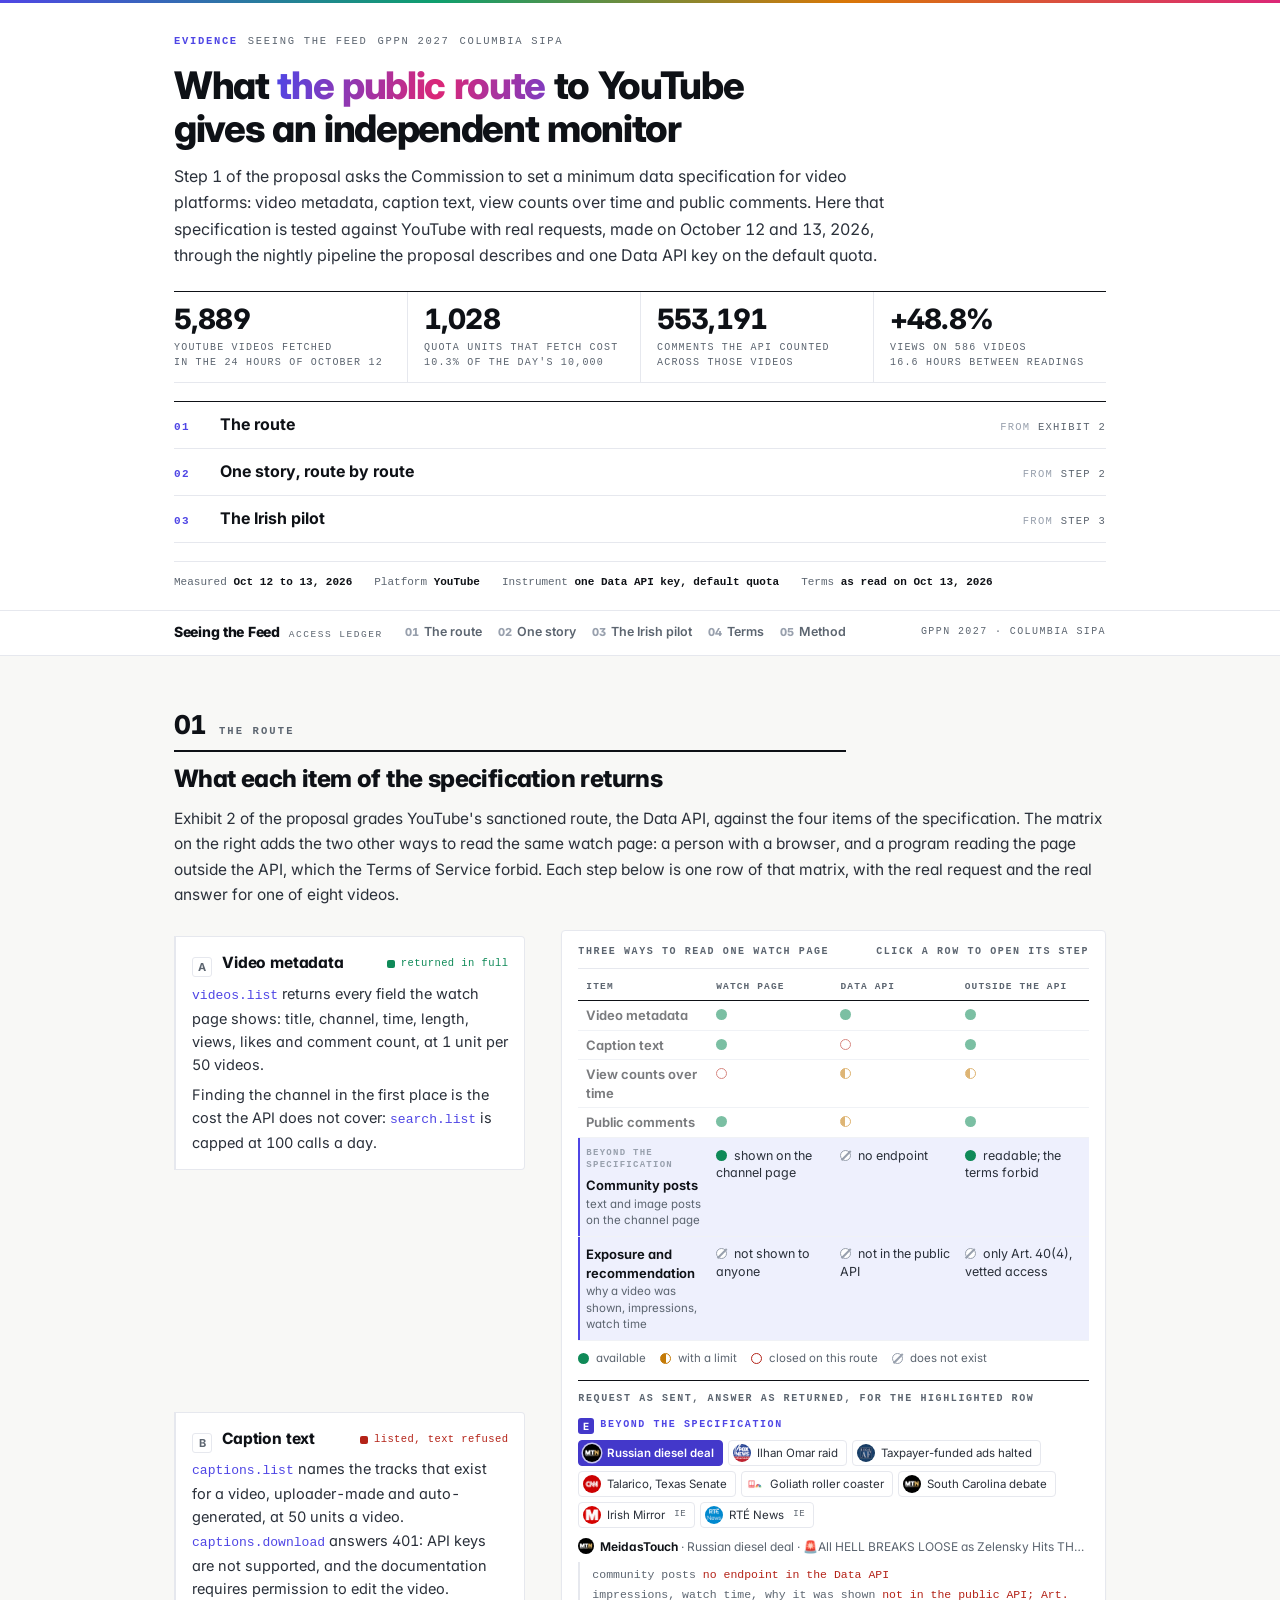
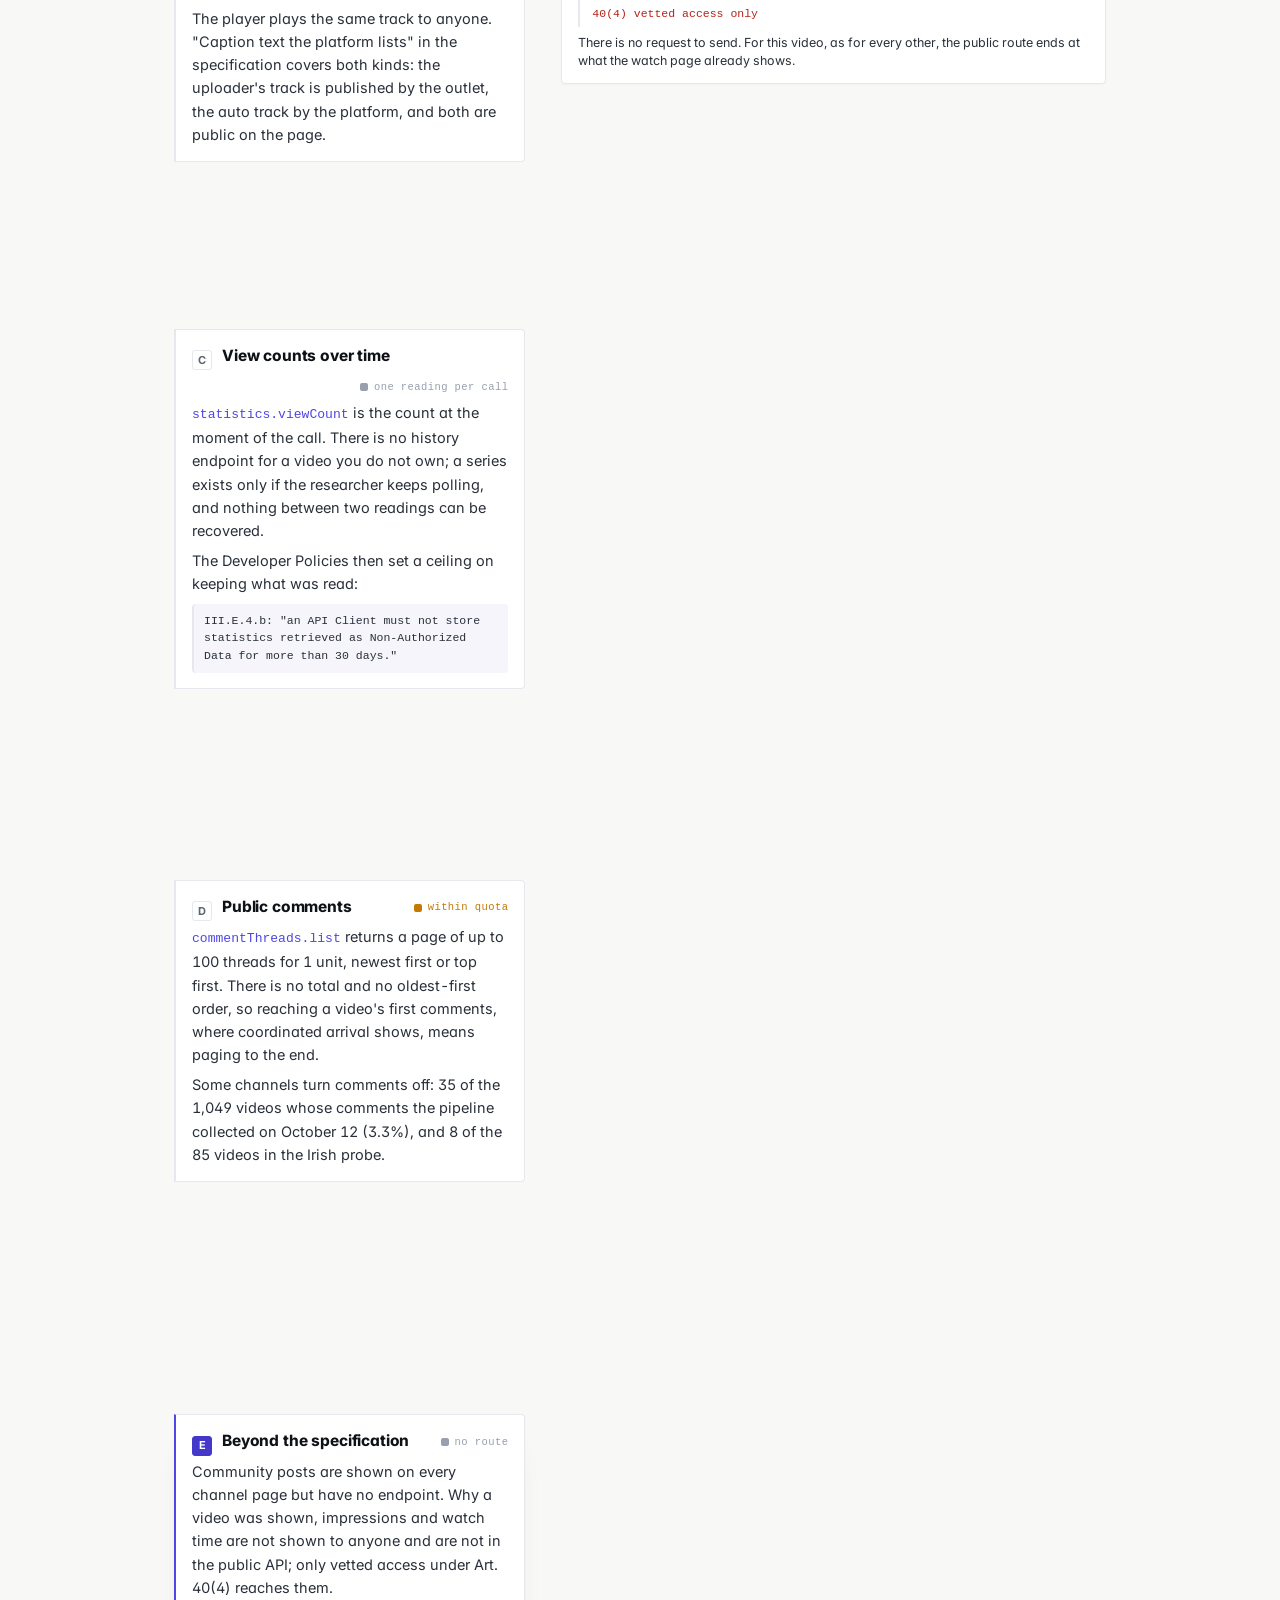
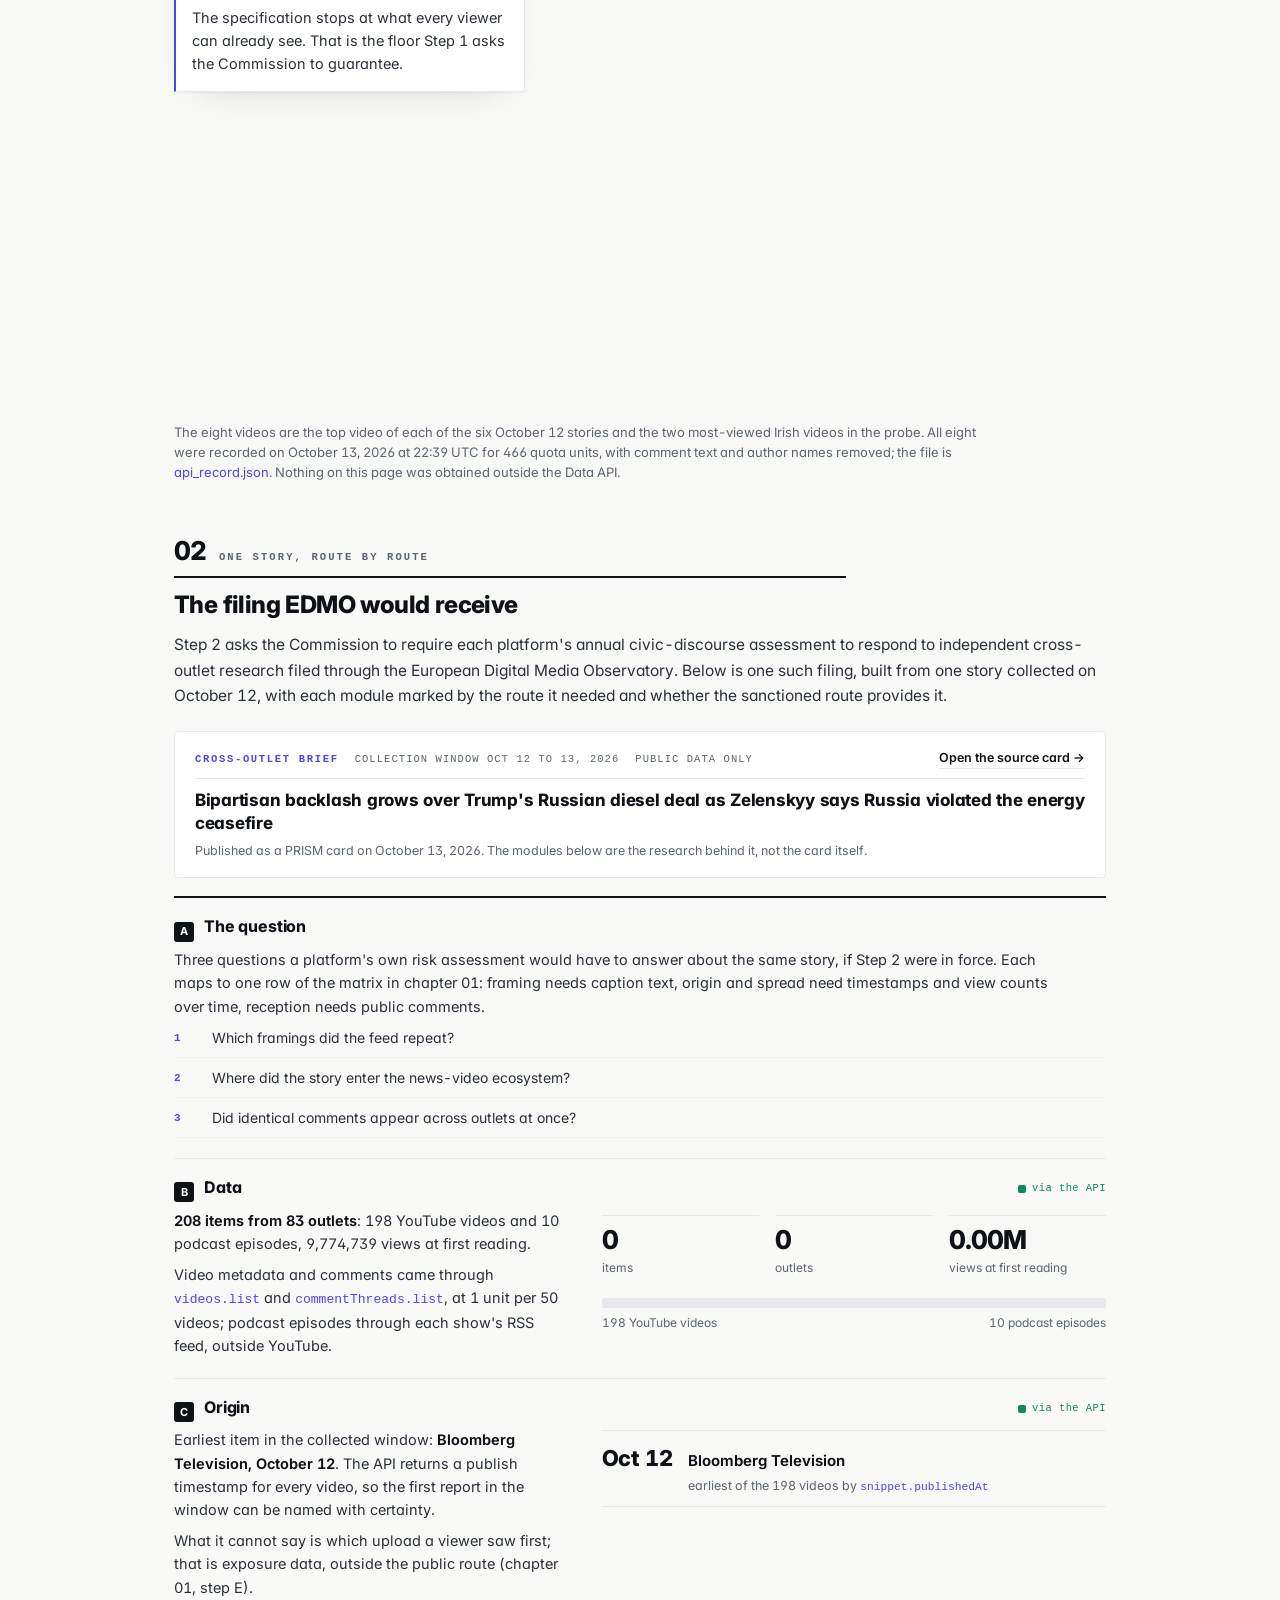
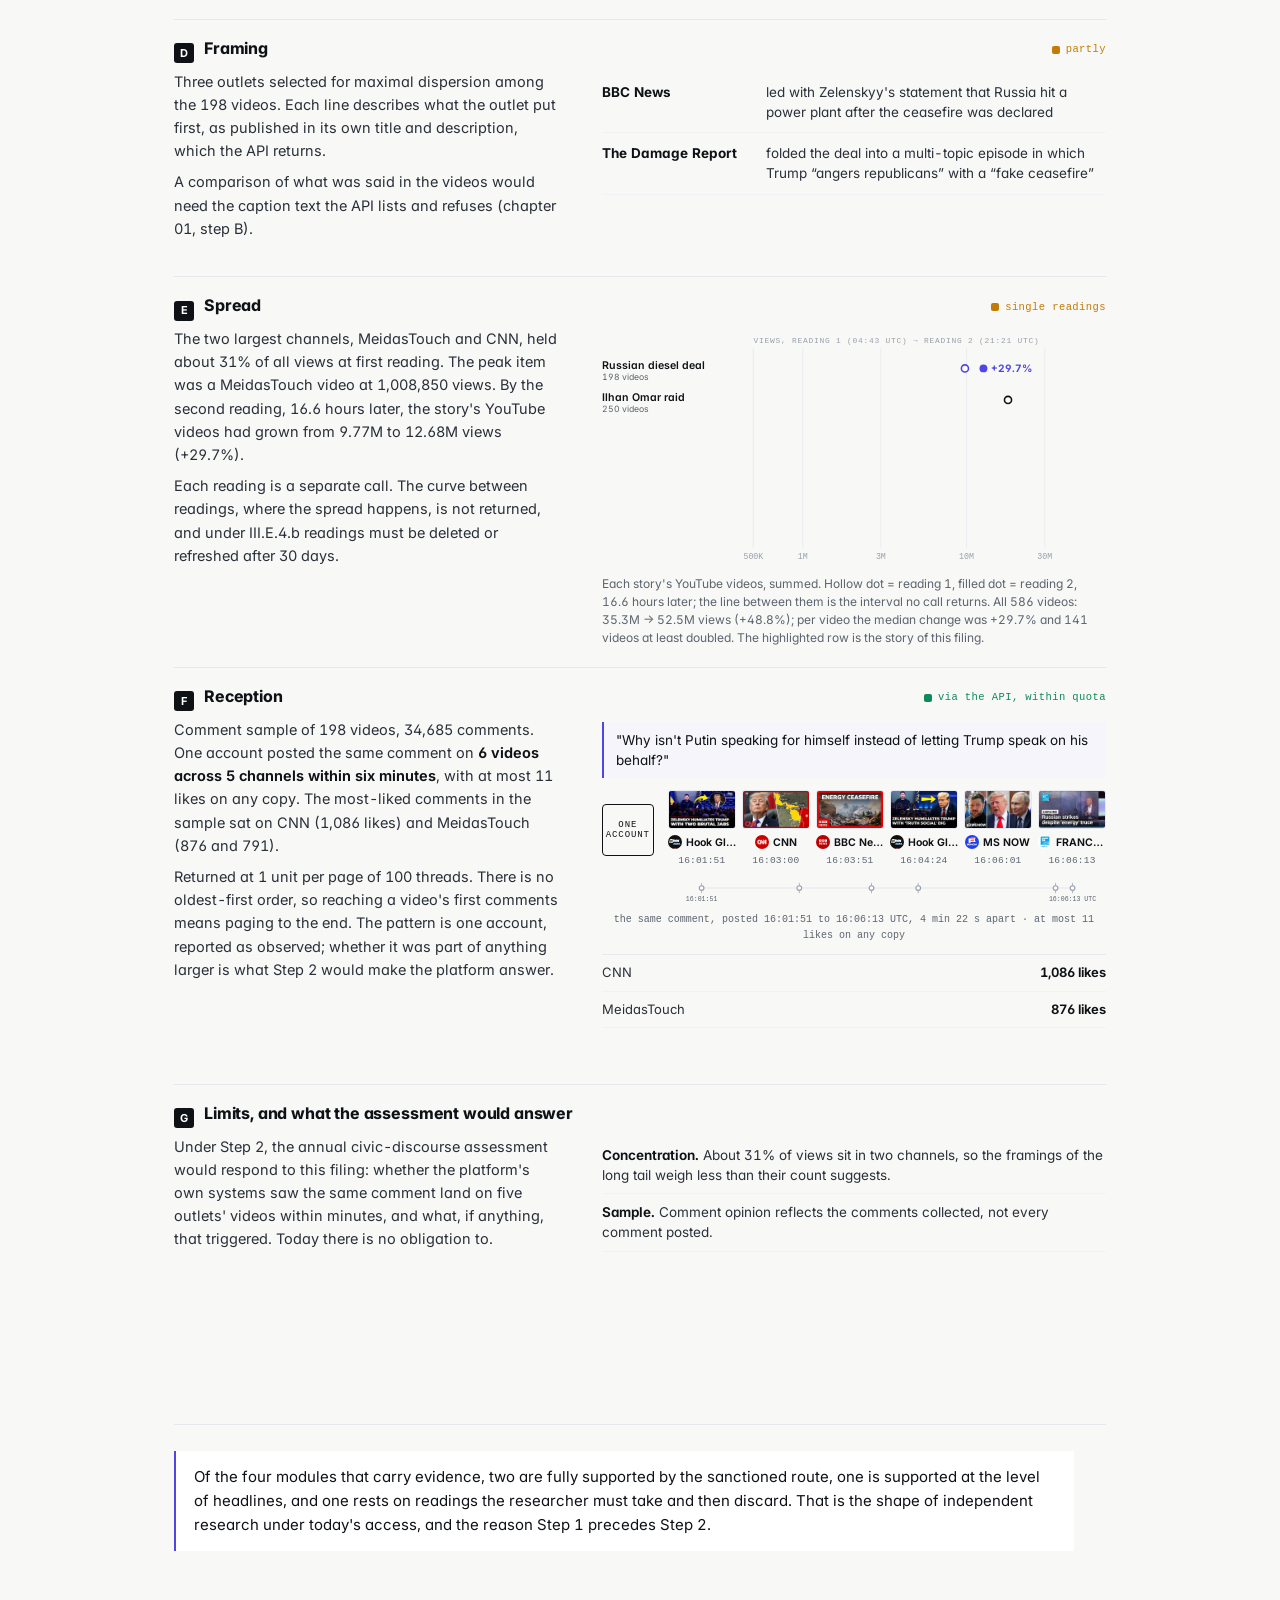
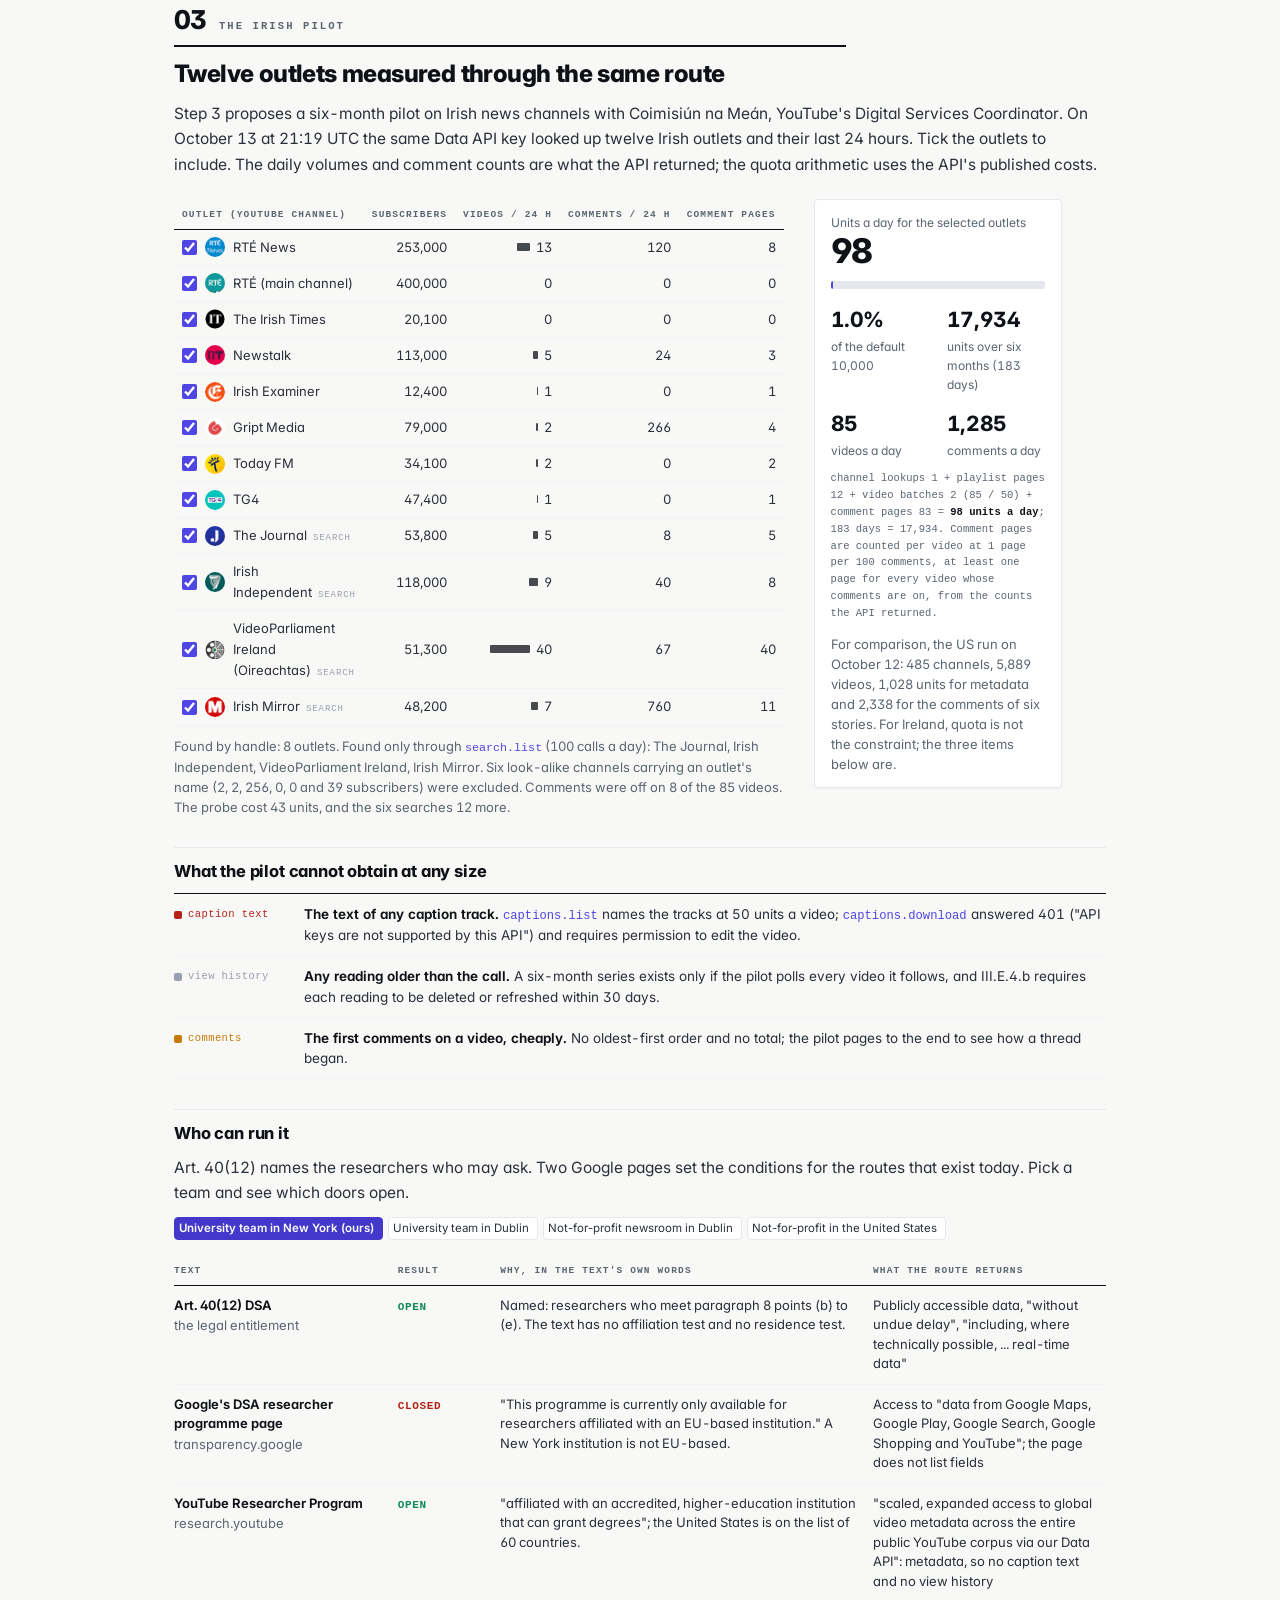
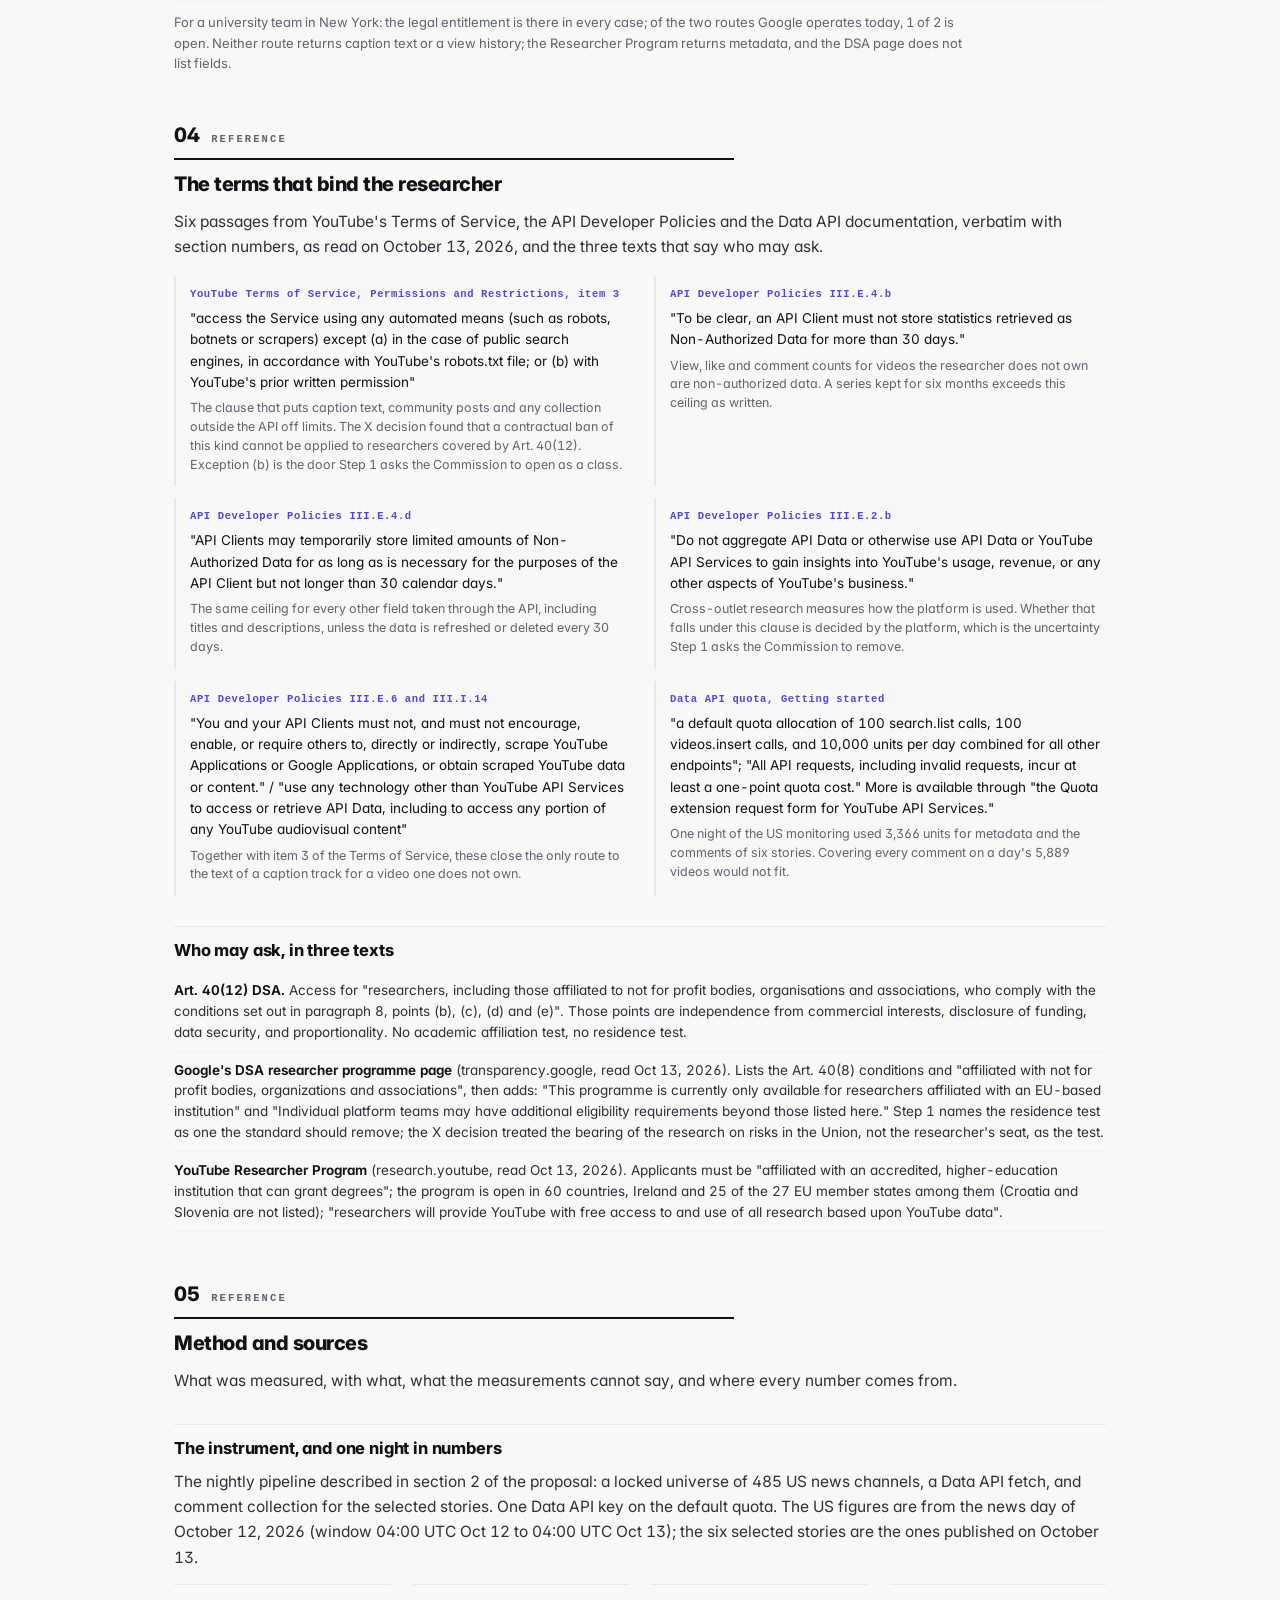
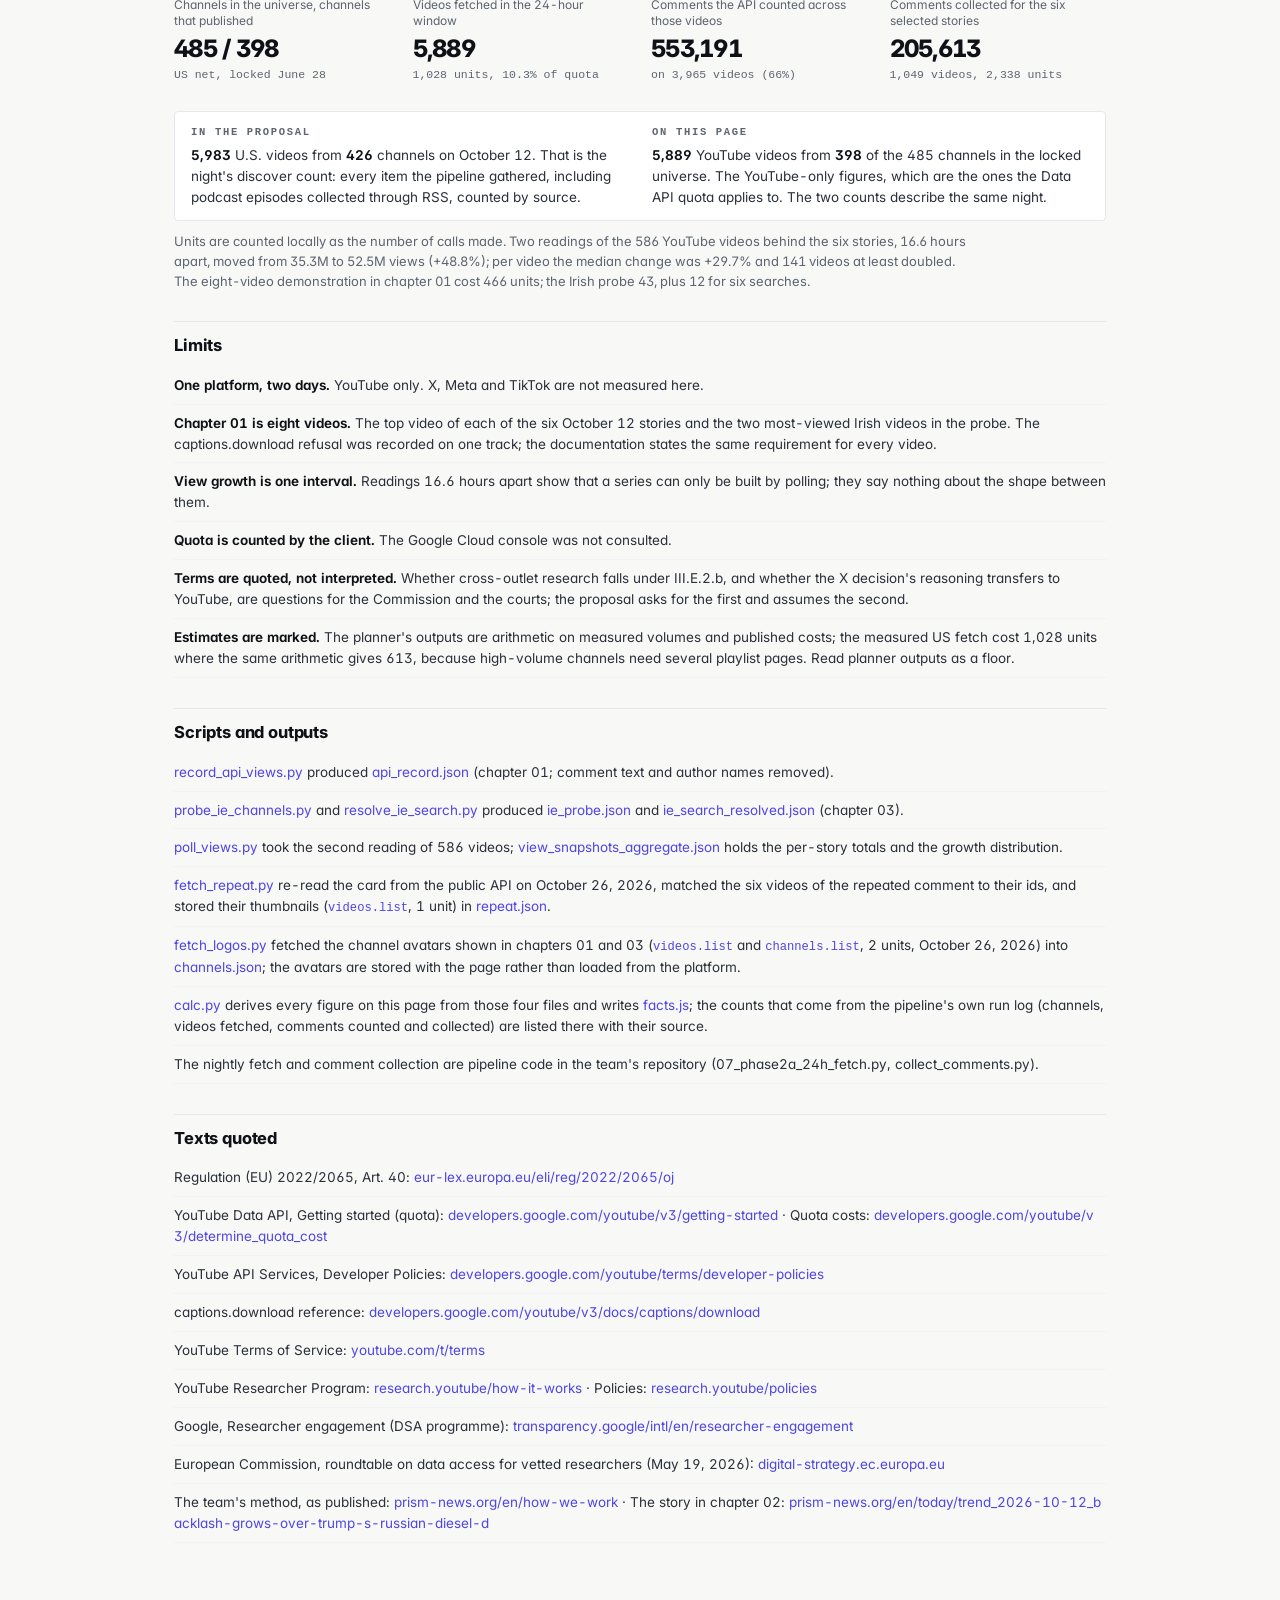
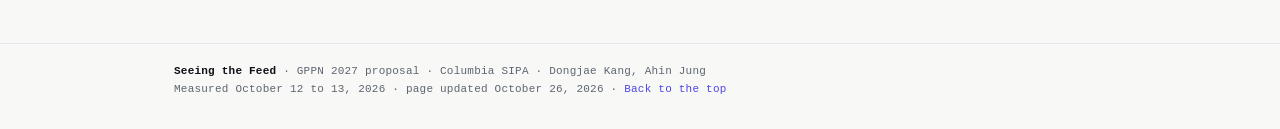
==== commit 89c78003: "prism/gppn-2027: ledger v4.7, key figures box above the chapter list, slower chapter 2, title emphas" ====
--- a/prism/gppn-2027/index.html
+++ b/prism/gppn-2027/index.html
@@ -21,19 +21,19 @@
     <h1><span>What <em>the public route</em> to YouTube</span><span>gives an independent monitor</span></h1>
     <p class="dek">Step 1 of the proposal asks the Commission to set a minimum data specification for video platforms: video metadata, caption text, view counts over time and public comments. Here that specification is tested against YouTube with real requests, made on October 12 and 13, 2026, through the nightly pipeline the proposal describes and one Data API key on the default quota.</p>
 
+    <div class="strip" id="strip">
+      <div class="st"><div class="v num" data-count="5889">5,889</div><div class="l">YouTube videos fetched <br>in the 24 hours of October 12</div></div>
+      <div class="st"><div class="v num" data-count="1028">1,028</div><div class="l">quota units that fetch cost <br>10.3% of the day's 10,000</div></div>
+      <div class="st"><div class="v num" data-count="553191">553,191</div><div class="l">comments the API counted <br>across those videos</div></div>
+      <div class="st"><div class="v num" data-count="48.8" data-prefix="+" data-suffix="%" data-dec="1">+48.8%</div><div class="l">views on 586 videos <br>16.6 hours between readings</div></div>
+    </div>
+
     <ol class="doors">
       <li><a href="#ledger"><span class="n">01</span><span class="t">The route</span><span class="from">Exhibit 2</span></a></li>
       <li><a href="#brief"><span class="n">02</span><span class="t">One story, route by route</span><span class="from">Step 2</span></a></li>
       <li><a href="#ireland"><span class="n">03</span><span class="t">The Irish pilot</span><span class="from">Step 3</span></a></li>
     </ol>
-
-    <div class="strip" id="strip">
-      <div class="st"><div class="v num" data-count="5889">5,889</div><div class="l">videos fetched in the 24-hour window of October 12</div></div>
-      <div class="st"><div class="v num" data-count="1028">1,028</div><div class="l">quota units that fetch cost, 10.3% of the day's 10,000</div></div>
-      <div class="st"><div class="v num" data-count="553191">553,191</div><div class="l">comments the API counted across those videos</div></div>
-      <div class="st"><div class="v num" data-count="48.8" data-prefix="+" data-suffix="%" data-dec="1">+48.8%</div><div class="l">views on 586 videos between two readings 16.6 hours apart</div></div>
-    </div>
-    <div class="meta"><span>Measured <b>Oct 12 to 13, 2026</b></span><span>Platform <b>YouTube</b></span><span>Instrument <b>one Data API key, default quota</b></span><span>Terms <b>as read on Oct 13, 2026</b></span><span>Updated <b>Oct 26, 2026</b></span></div>
+    <div class="meta"><span>Measured <b>Oct 12 to 13, 2026</b></span><span>Platform <b>YouTube</b></span><span>Instrument <b>one Data API key, default quota</b></span><span>Terms <b>as read on Oct 13, 2026</b></span></div>
   </div>
 </header>
 
--- a/prism/gppn-2027/ledger.css
+++ b/prism/gppn-2027/ledger.css
@@ -34,21 +34,23 @@
 .mast .eyebrow .ac{color:var(--accent);font-weight:700}
 h1{margin-top:14px;font-size:38px;line-height:1.12;letter-spacing:-.035em;font-weight:800;max-width:22em}
 h1 span{display:block}
-h1 em{font-style:normal;background:var(--navy);-webkit-background-clip:text;background-clip:text;color:transparent;font-weight:800}
+h1 em{font-style:normal;background:linear-gradient(100deg,#4F46E5 0%,#DB2777 60%,#4F46E5 120%);-webkit-background-clip:text;background-clip:text;color:transparent;font-weight:800} /* the /about title emphasis */
 .dek{margin-top:14px;font-size:16px;line-height:1.65;color:var(--body);max-width:46em}
-.doors{list-style:none;margin:22px 0 0;border-top:1px solid var(--rule)}
+.doors{list-style:none;margin:18px 0 0;border-top:1px solid var(--rule)}
 .doors li{border-bottom:1px solid var(--line)}
-.doors li a{display:grid;grid-template-columns:46px minmax(0,1fr) auto;gap:0 14px;align-items:baseline;padding:11px 0;color:var(--ink)}
+.doors li a{display:grid;grid-template-columns:34px minmax(0,1fr) auto;gap:0 12px;align-items:baseline;padding:10px 0;color:var(--ink)}
 .doors li a:hover{text-decoration:none}
 .doors li a:hover .t{text-decoration:underline;text-underline-offset:3px;text-decoration-color:var(--faint)}
-.doors .n{font-size:20px;font-weight:800;letter-spacing:-.02em;line-height:1;font-variant-numeric:tabular-nums}
+.doors .n{font-family:var(--mono);font-size:11px;font-weight:700;letter-spacing:.12em;color:var(--accent);font-variant-numeric:tabular-nums}
 .doors .t{font-size:16px;font-weight:700}
 .doors .from{font-family:var(--mono);font-size:10.5px;letter-spacing:.12em;text-transform:uppercase;color:var(--muted);white-space:nowrap}
 .doors .from::before{content:"from ";color:var(--faint)}
-.strip{display:grid;grid-template-columns:repeat(4,1fr);gap:0 24px;margin-top:22px}
-.strip .st{padding:12px 0 10px;border-top:1px solid var(--line)}
-.strip .v{font-size:26px;font-weight:800;letter-spacing:-.03em;line-height:1.1;font-variant-numeric:tabular-nums}
-.strip .l{font-size:12.5px;color:var(--muted);margin-top:5px;line-height:1.45}
+/* key figures box, the Alliance summary's strip: rule above, hairline below, hairlines between the cells */
+.strip{display:grid;grid-template-columns:repeat(4,1fr);margin-top:22px;border-top:1px solid var(--rule);border-bottom:1px solid var(--line)}
+.strip .st{padding:13px 16px 12px;border-left:1px solid var(--line)}
+.strip .st:first-child{border-left:0;padding-left:0}
+.strip .v{font-size:28px;font-weight:800;letter-spacing:-.03em;line-height:1.05;font-variant-numeric:tabular-nums}
+.strip .l{margin-top:6px;font-family:var(--mono);font-size:10px;letter-spacing:.12em;text-transform:uppercase;color:var(--muted);line-height:1.5}
 .meta{display:flex;flex-wrap:wrap;gap:4px 22px;margin:18px 0 8px;padding-top:12px;border-top:1px solid var(--line);font-family:var(--mono);font-size:11px;color:var(--muted)}
 .meta b{color:var(--ink);font-weight:600}
 
@@ -226,13 +228,13 @@
 /* chapter 02 motion = a function of the figure's scroll progress --p (set by ledger.js, 0 to 1, reversible).
    Each staged item has a start --s and a width --w on that scale; --u is its own 0..1. */
 .js .mf{--p:0}
-.js .dumb g.row{--w:.1;--u:clamp(0,calc((var(--p) - var(--s,0)) / var(--w)),1);opacity:var(--u)}
-.js .dumb .ln{stroke-dasharray:var(--len,0);stroke-dashoffset:calc(var(--len,0) * (1 - clamp(0,calc((var(--p) - var(--s,0) - .04) / .16),1)))}
-.js .dumb .d1,.js .dumb .pct{opacity:clamp(0,calc((var(--p) - var(--s,0) - .19) / .08),1)}
-.js .mf .comp i{transform-origin:0 50%;transition:transform .12s linear}
+.js .dumb g.row{--w:.12;--u:clamp(0,calc((var(--p) - var(--s,0)) / var(--w)),1);opacity:var(--u);transition:opacity .3s ease-out}
+.js .dumb .ln{stroke-dasharray:var(--len,0);stroke-dashoffset:calc(var(--len,0) * (1 - clamp(0,calc((var(--p) - var(--s,0) - .04) / .2),1)));transition:stroke-dashoffset .3s ease-out}
+.js .dumb .d1,.js .dumb .pct{opacity:clamp(0,calc((var(--p) - var(--s,0) - .22) / .1),1);transition:opacity .3s ease-out}
+.js .mf .comp i{transform-origin:0 50%;transition:transform .3s ease-out}
 .js .mf .comp i.a{transform:scaleX(clamp(0,calc(var(--p) / .6),1))}
 .js .mf .comp i.b{transform:scaleX(clamp(0,calc((var(--p) - .55) / .3),1))}
-.js .mf .complab,.js .mf .origin,.js .mf .outs li,.js .mf .limits li,.js .mf .liked li,.js .mf .rep .quote,.js .mf .rep .acc,.js .mf .rep .brace,.js .mf .rep .rv{--s:0;--w:.25;--u:clamp(0,calc((var(--p) - var(--s)) / var(--w)),1);opacity:var(--u);transform:translateY(calc((1 - var(--u)) * 6px));transition:opacity .12s linear,transform .12s linear}
+.js .mf .complab,.js .mf .origin,.js .mf .outs li,.js .mf .limits li,.js .mf .liked li,.js .mf .rep .quote,.js .mf .rep .acc,.js .mf .rep .brace,.js .mf .rep .rv{--s:0;--w:.25;--u:clamp(0,calc((var(--p) - var(--s)) / var(--w)),1);opacity:var(--u);transform:translateY(calc((1 - var(--u)) * 6px));transition:opacity .3s ease-out,transform .3s ease-out}
 .js .mf .complab{--s:.7;--w:.2}
 .js .mf .origin{--s:0;--w:.4}
 .js .mf .outs li:nth-child(1){--s:.05} .js .mf .outs li:nth-child(2){--s:.3} .js .mf .outs li:nth-child(3){--s:.55}
@@ -390,9 +392,14 @@
   h1 span{display:inline}
   h1 span:first-child::after{content:" "}
   .dek{font-size:15px}
-  .doors li a{grid-template-columns:36px minmax(0,1fr) auto;gap:0 10px}
+  .doors li a{grid-template-columns:30px minmax(0,1fr) auto;gap:0 10px}
   .doors .t{font-size:15px}
-  .strip{grid-template-columns:1fr 1fr;gap:0 16px}
+  .strip{grid-template-columns:1fr 1fr}
+  .strip .st{padding:11px 12px 10px}
+  .strip .st:nth-child(odd){border-left:0;padding-left:0}
+  .strip .st:nth-child(-n+2){border-bottom:1px solid var(--line)}
+  .strip .v{font-size:24px}
+  .strip .l br{display:none}
   .stats{grid-template-columns:1fr 1fr}
   .quotes{grid-template-columns:1fr}
   .recon{grid-template-columns:1fr;gap:12px 0}
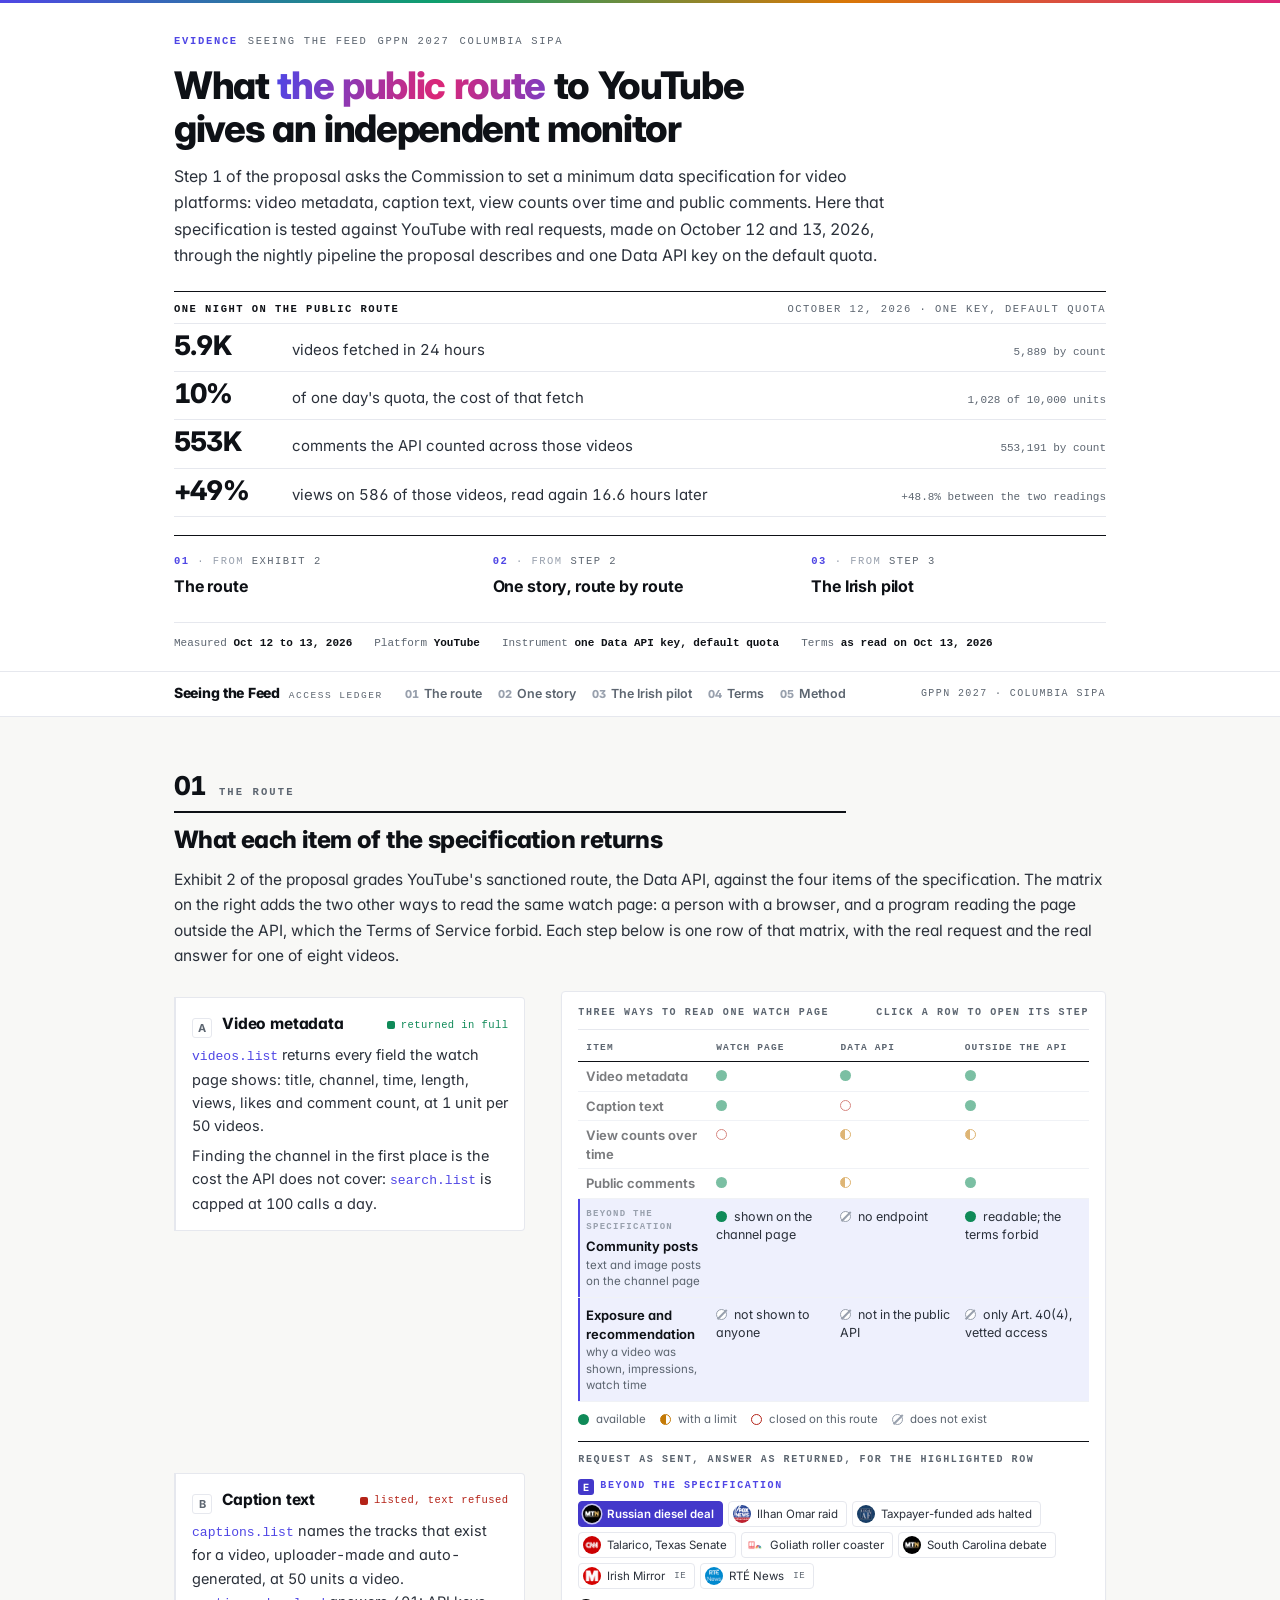
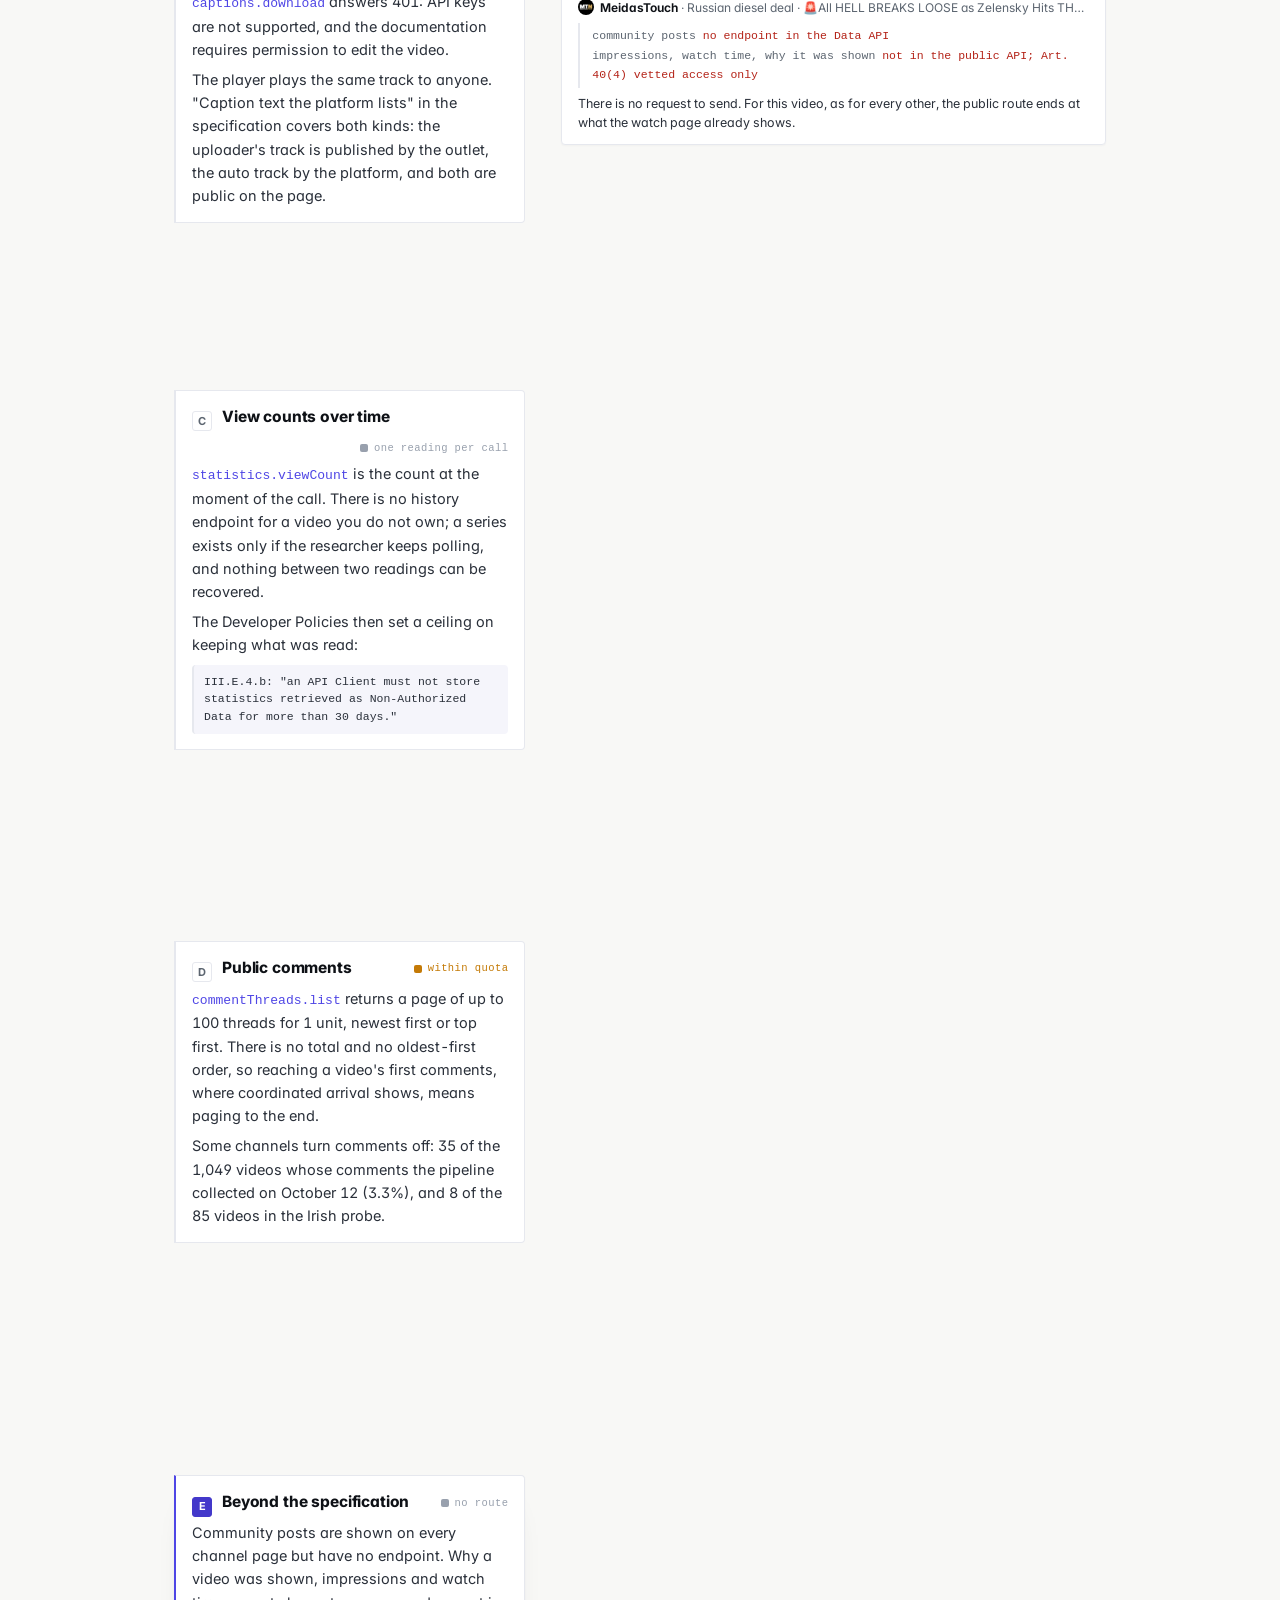
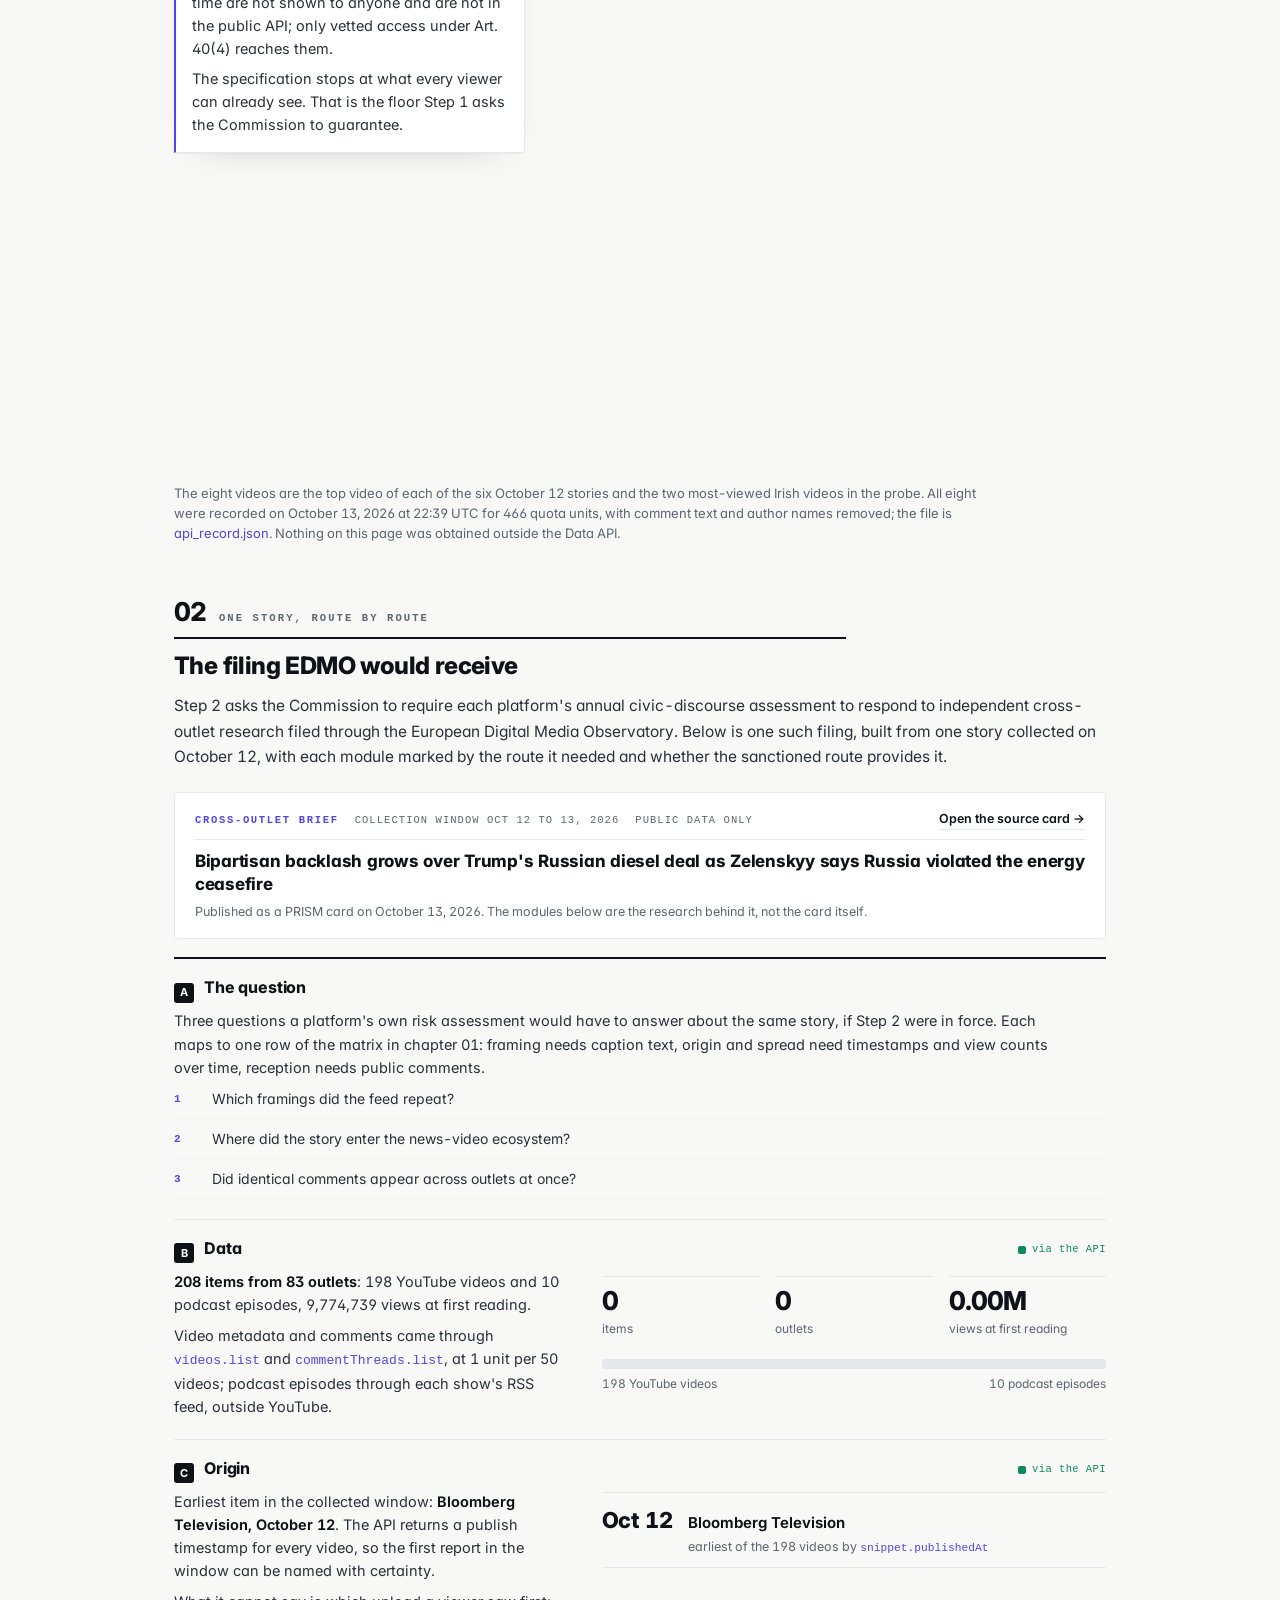
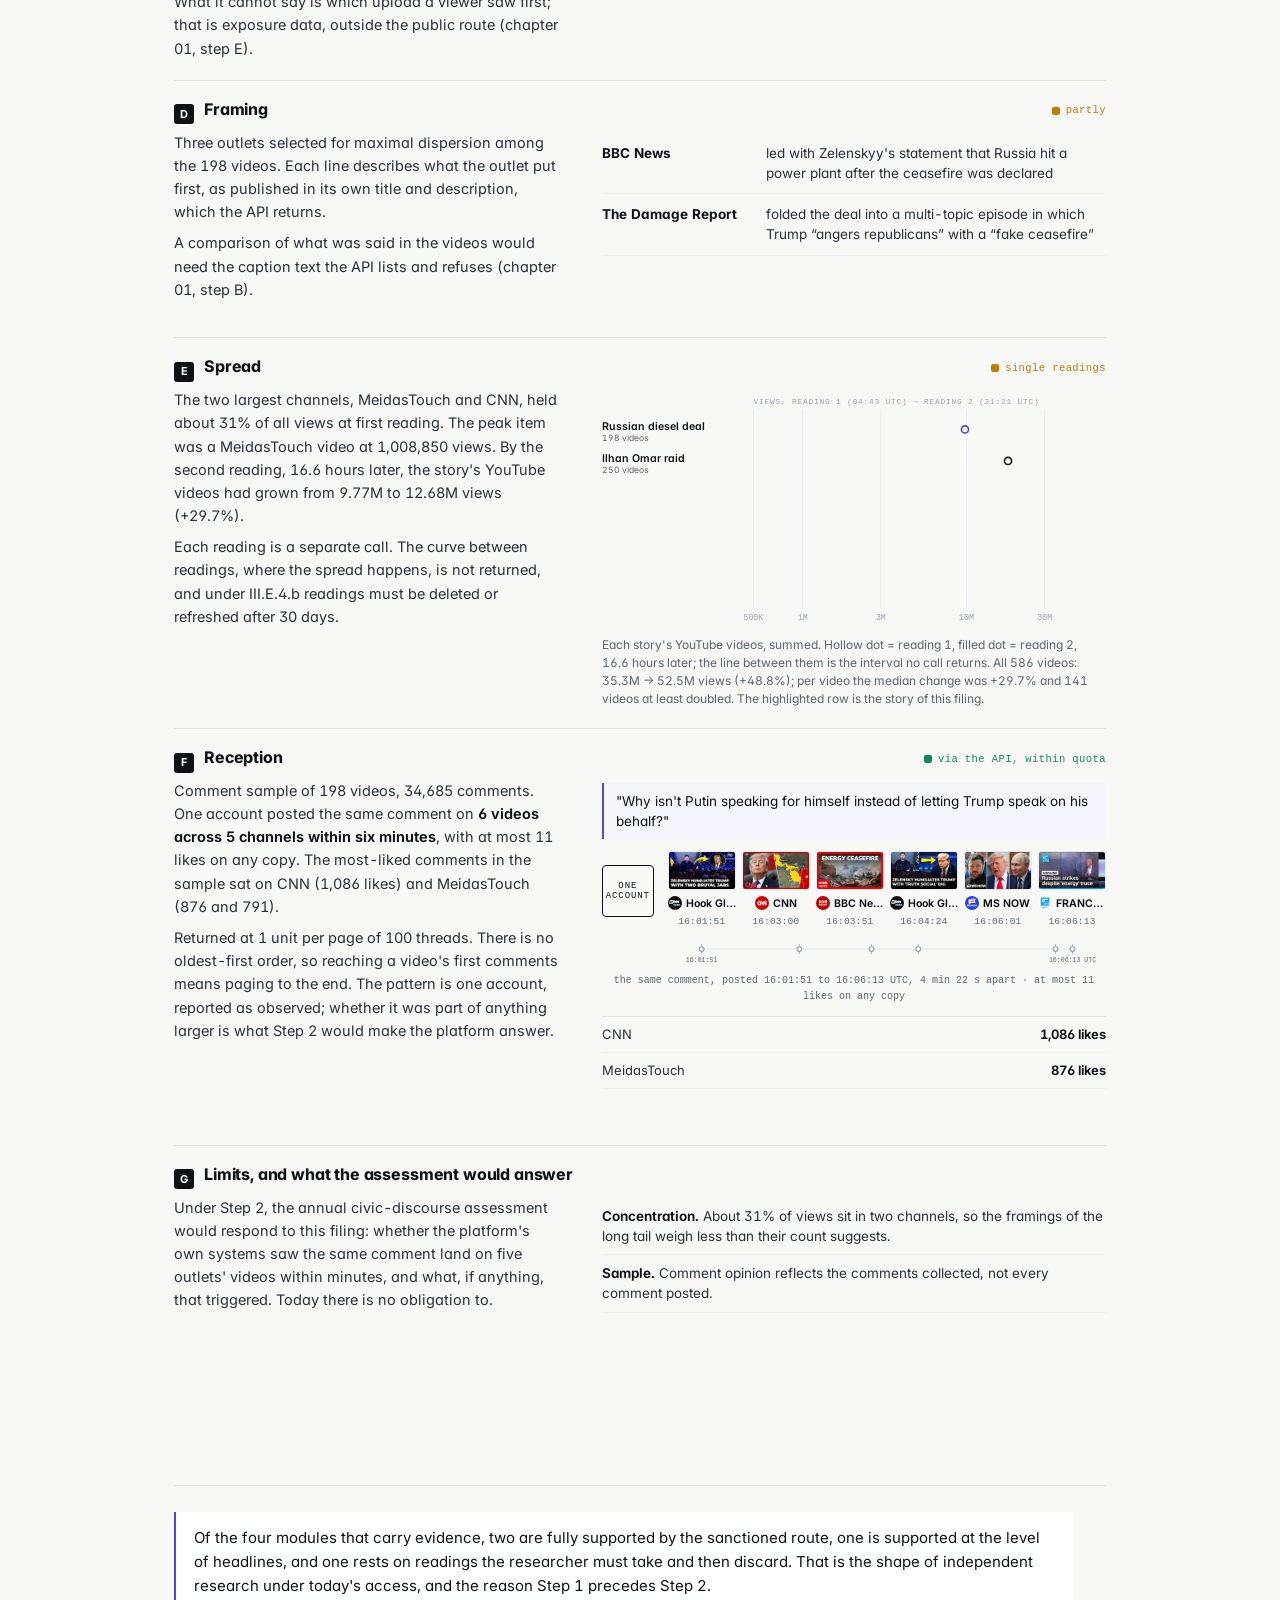
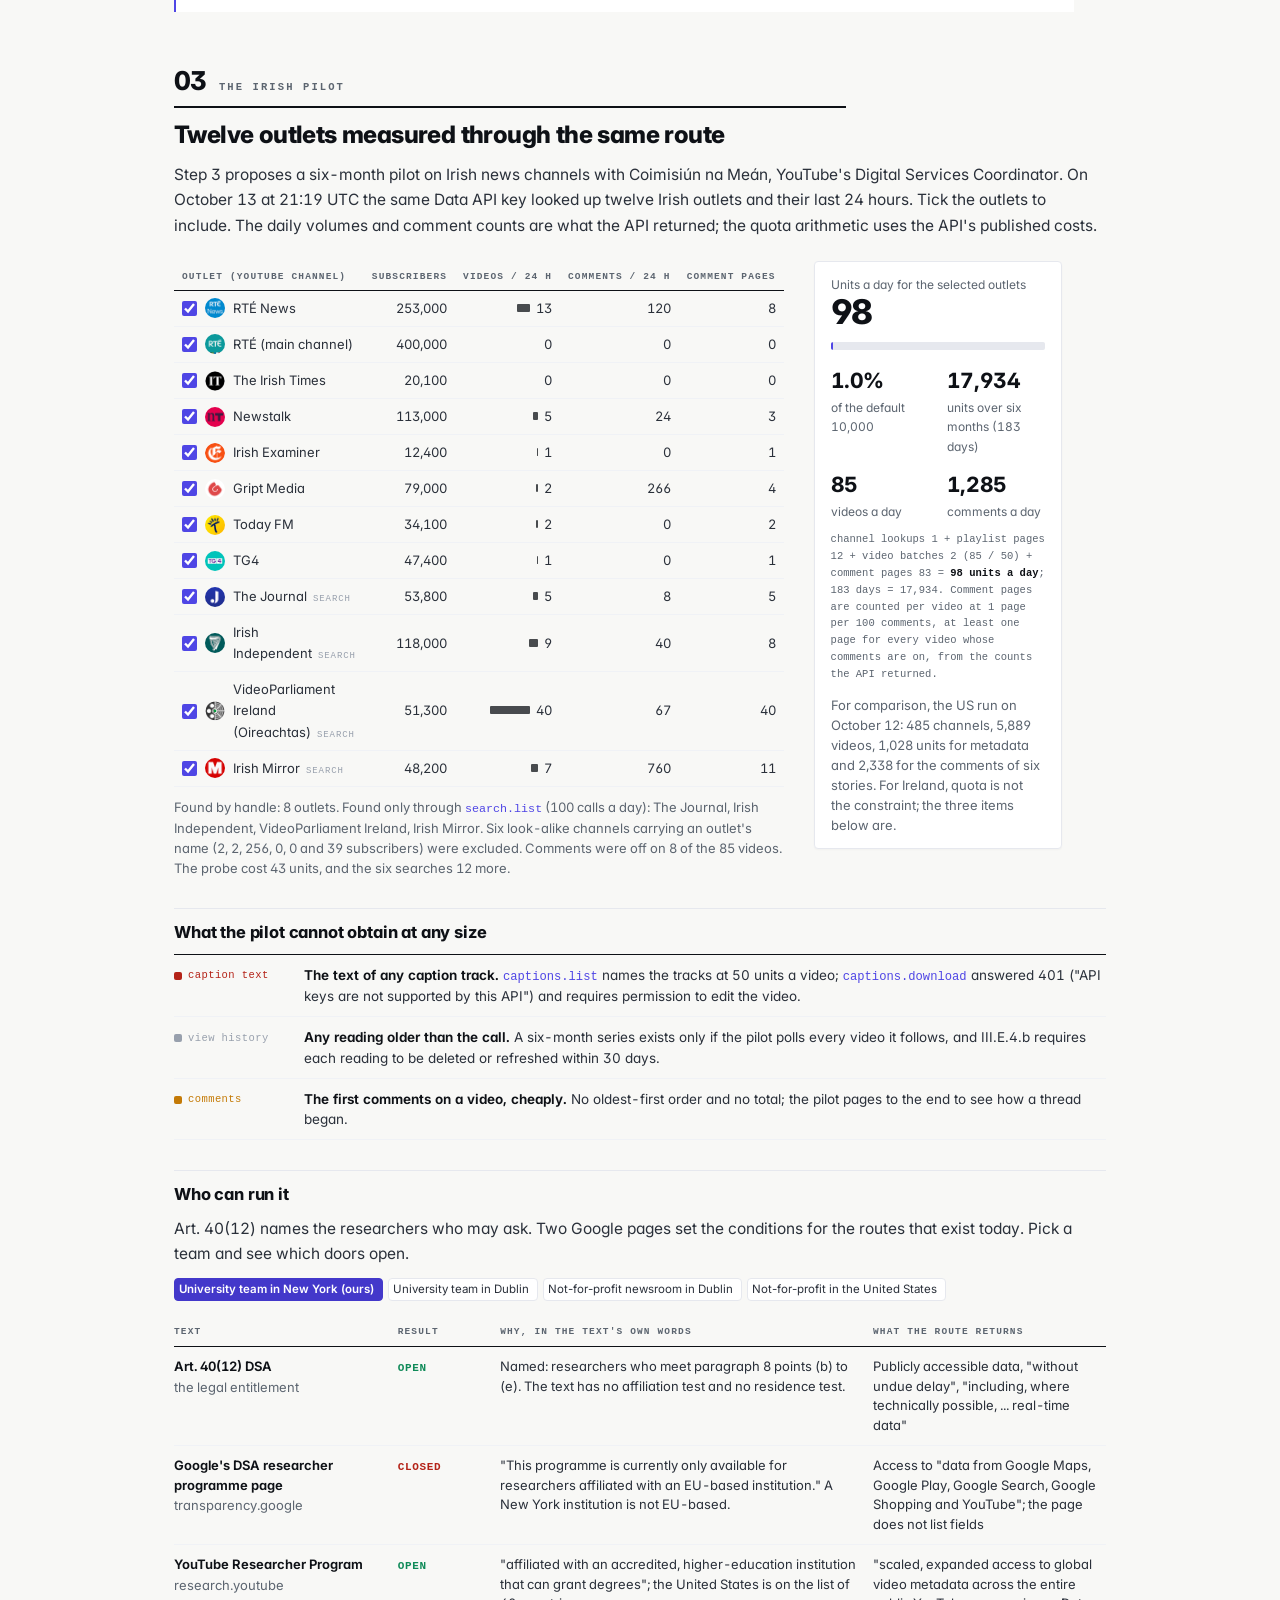
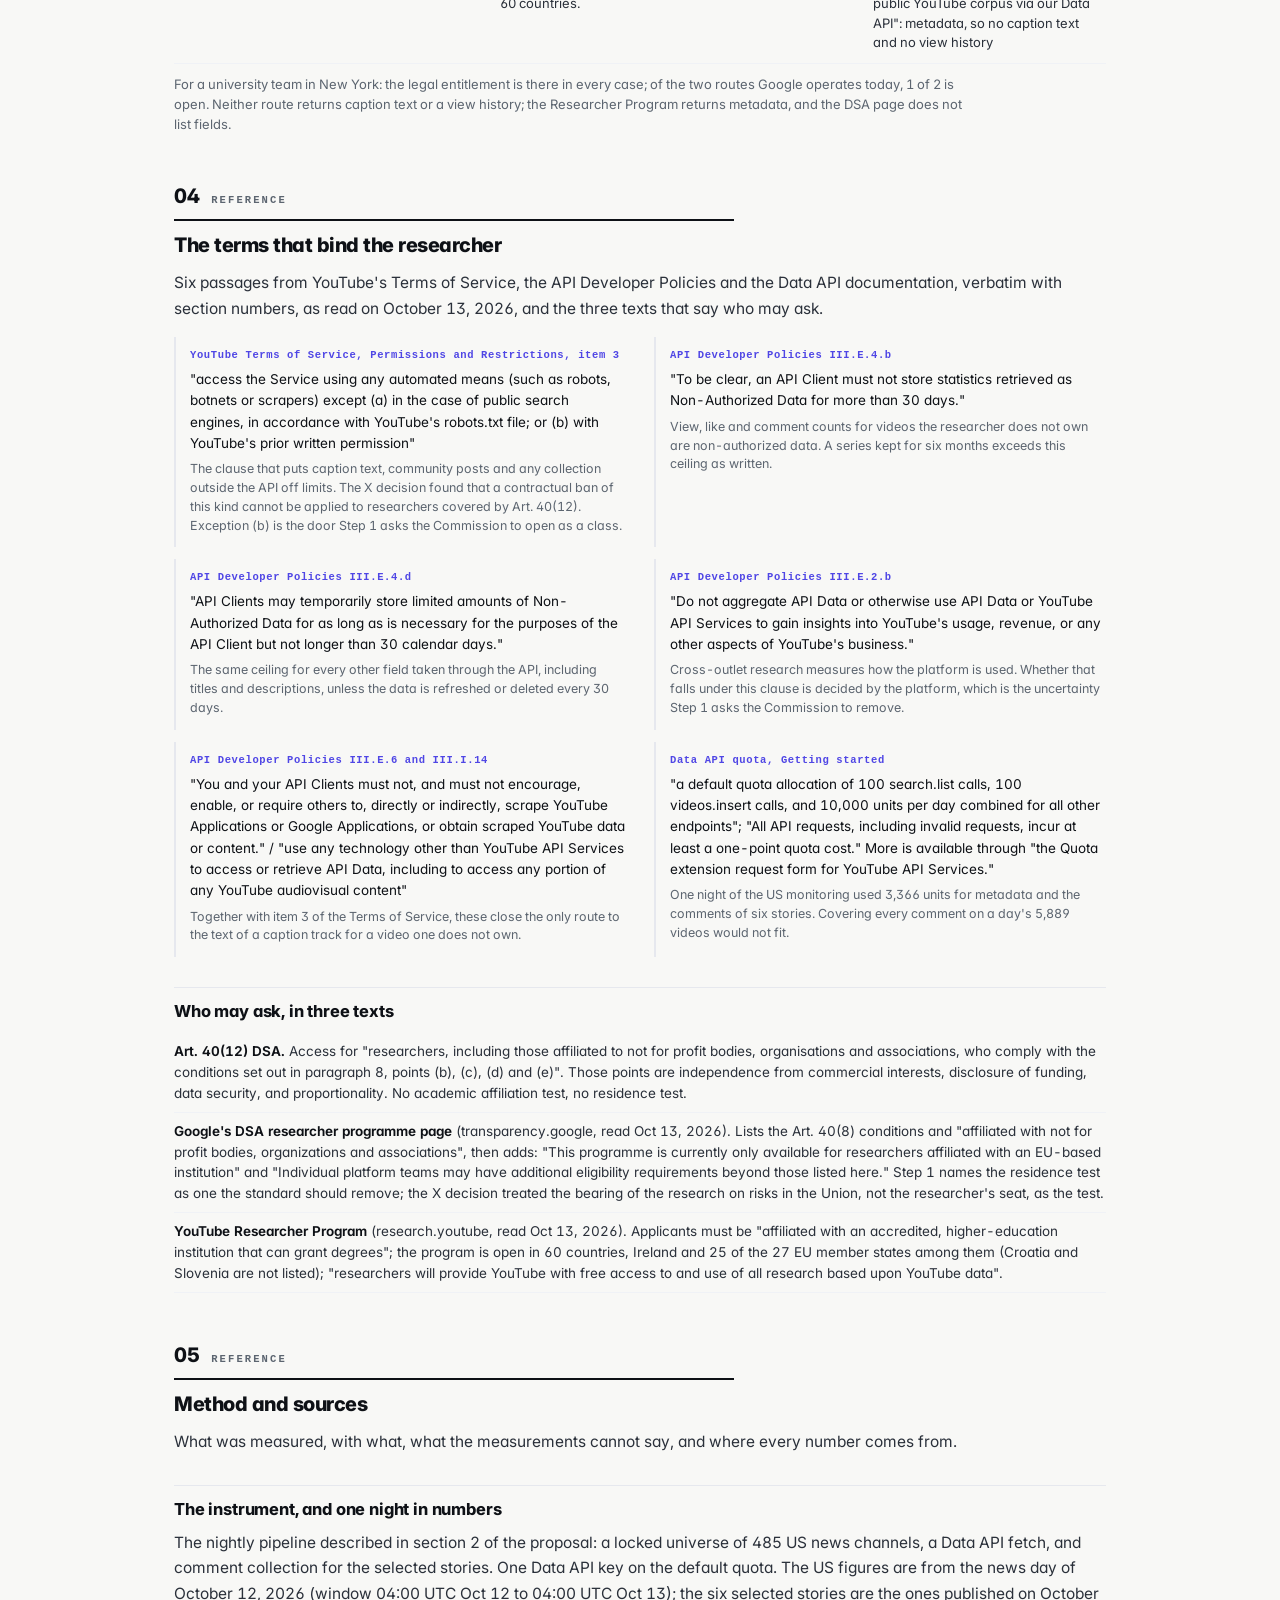
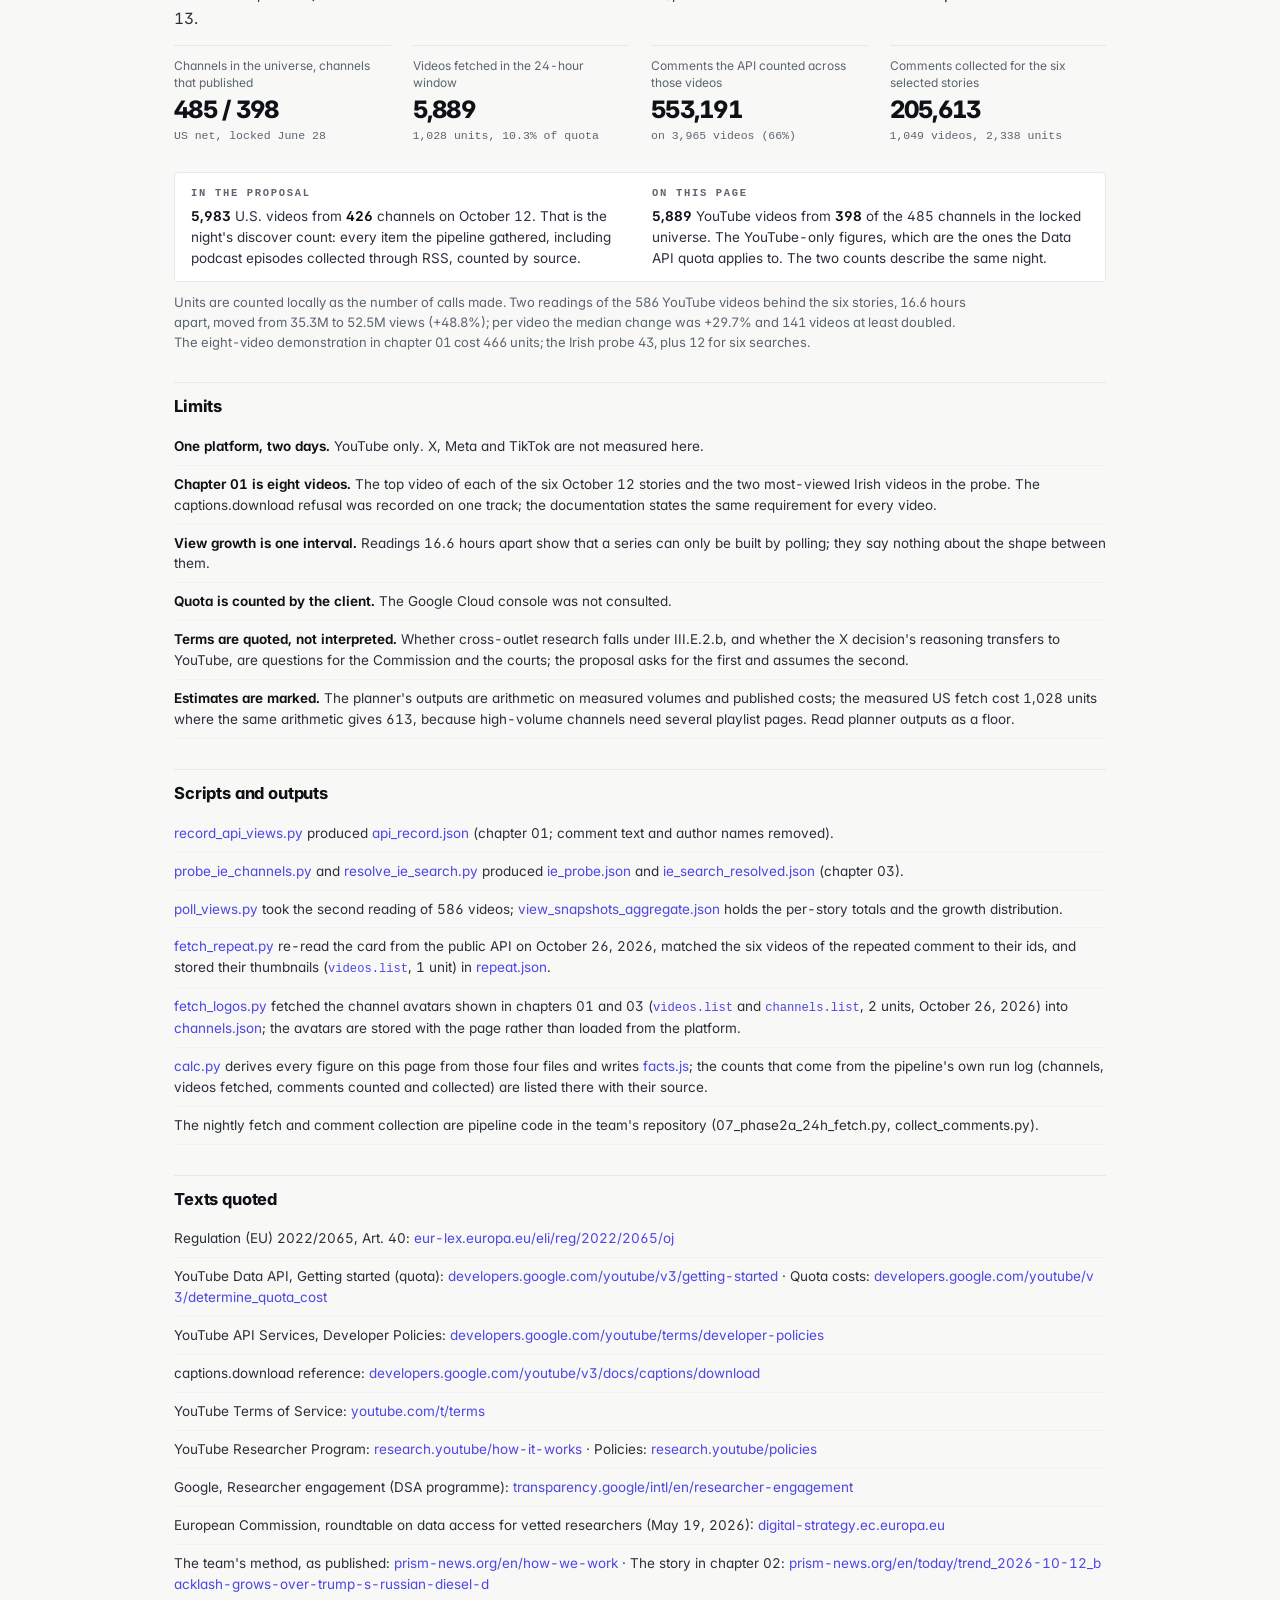
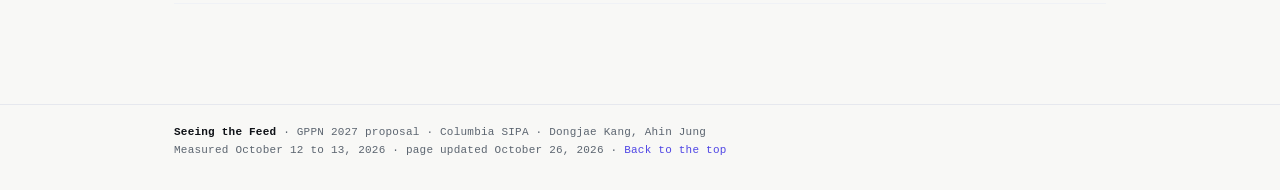
==== commit 1c5eccdd: "prism/gppn-2027: ledger v4.8, the masthead figures as a night's ledger, rounded headline with the ex" ====
--- a/prism/gppn-2027/index.html
+++ b/prism/gppn-2027/index.html
@@ -21,17 +21,18 @@
     <h1><span>What <em>the public route</em> to YouTube</span><span>gives an independent monitor</span></h1>
     <p class="dek">Step 1 of the proposal asks the Commission to set a minimum data specification for video platforms: video metadata, caption text, view counts over time and public comments. Here that specification is tested against YouTube with real requests, made on October 12 and 13, 2026, through the nightly pipeline the proposal describes and one Data API key on the default quota.</p>
 
-    <div class="strip" id="strip">
-      <div class="st"><div class="v num" data-count="5889">5,889</div><div class="l">YouTube videos fetched <br>in the 24 hours of October 12</div></div>
-      <div class="st"><div class="v num" data-count="1028">1,028</div><div class="l">quota units that fetch cost <br>10.3% of the day's 10,000</div></div>
-      <div class="st"><div class="v num" data-count="553191">553,191</div><div class="l">comments the API counted <br>across those videos</div></div>
-      <div class="st"><div class="v num" data-count="48.8" data-prefix="+" data-suffix="%" data-dec="1">+48.8%</div><div class="l">views on 586 videos <br>16.6 hours between readings</div></div>
+    <div class="led" id="strip">
+      <div class="lh"><span>One night on the public route</span><span>October 12, 2026 · one key, default quota</span></div>
+      <div class="le"><b class="num" data-count="5.9" data-dec="1" data-suffix="K">5.9K</b><span>videos fetched in 24 hours</span><i>5,889 by count</i></div>
+      <div class="le"><b class="num" data-count="10" data-suffix="%">10%</b><span>of one day's quota, the cost of that fetch</span><i>1,028 of 10,000 units</i></div>
+      <div class="le"><b class="num" data-count="553" data-suffix="K">553K</b><span>comments the API counted across those videos</span><i>553,191 by count</i></div>
+      <div class="le"><b class="num" data-count="49" data-prefix="+" data-suffix="%">+49%</b><span>views on 586 of those videos, read again 16.6 hours later</span><i>+48.8% between the two readings</i></div>
     </div>
 
     <ol class="doors">
-      <li><a href="#ledger"><span class="n">01</span><span class="t">The route</span><span class="from">Exhibit 2</span></a></li>
-      <li><a href="#brief"><span class="n">02</span><span class="t">One story, route by route</span><span class="from">Step 2</span></a></li>
-      <li><a href="#ireland"><span class="n">03</span><span class="t">The Irish pilot</span><span class="from">Step 3</span></a></li>
+      <li><a href="#ledger"><span class="n">01</span><span class="from">Exhibit 2</span><span class="t">The route</span></a></li>
+      <li><a href="#brief"><span class="n">02</span><span class="from">Step 2</span><span class="t">One story, route by route</span></a></li>
+      <li><a href="#ireland"><span class="n">03</span><span class="from">Step 3</span><span class="t">The Irish pilot</span></a></li>
     </ol>
     <div class="meta"><span>Measured <b>Oct 12 to 13, 2026</b></span><span>Platform <b>YouTube</b></span><span>Instrument <b>one Data API key, default quota</b></span><span>Terms <b>as read on Oct 13, 2026</b></span></div>
   </div>
--- a/prism/gppn-2027/ledger.css
+++ b/prism/gppn-2027/ledger.css
@@ -36,21 +36,24 @@
 h1 span{display:block}
 h1 em{font-style:normal;background:linear-gradient(100deg,#4F46E5 0%,#DB2777 60%,#4F46E5 120%);-webkit-background-clip:text;background-clip:text;color:transparent;font-weight:800} /* the /about title emphasis */
 .dek{margin-top:14px;font-size:16px;line-height:1.65;color:var(--body);max-width:46em}
-.doors{list-style:none;margin:18px 0 0;border-top:1px solid var(--rule)}
-.doors li{border-bottom:1px solid var(--line)}
-.doors li a{display:grid;grid-template-columns:34px minmax(0,1fr) auto;gap:0 12px;align-items:baseline;padding:10px 0;color:var(--ink)}
+/* the night's ledger: a rounded figure, what it is, the exact count at the right. Rows, as in a ledger, not tiles. */
+.led{margin-top:22px;border-top:1px solid var(--rule)}
+.led .lh{display:flex;justify-content:space-between;gap:16px;padding:9px 0 5px;font-family:var(--mono);font-size:10.5px;letter-spacing:.14em;text-transform:uppercase;color:var(--muted)}
+.led .lh span:first-child{color:var(--ink);font-weight:700}
+.led .le{display:grid;grid-template-columns:104px minmax(0,1fr) auto;gap:0 14px;align-items:baseline;padding:8px 0 9px;border-top:1px solid var(--line)}
+.led .le:last-child{border-bottom:1px solid var(--line)}
+.led .le b{font-size:27px;font-weight:800;letter-spacing:-.03em;line-height:1;font-variant-numeric:tabular-nums}
+.led .le span{font-size:15px;color:var(--body)}
+.led .le i{font-style:normal;font-family:var(--mono);font-size:11px;color:var(--muted);white-space:nowrap}
+/* the three chapters the proposal links to, side by side */
+.doors{list-style:none;margin:18px 0 0;display:grid;grid-template-columns:repeat(3,1fr);gap:0 24px;border-top:1px solid var(--rule)}
+.doors li a{display:block;padding:10px 0 4px;color:var(--ink)}
 .doors li a:hover{text-decoration:none}
 .doors li a:hover .t{text-decoration:underline;text-underline-offset:3px;text-decoration-color:var(--faint)}
-.doors .n{font-family:var(--mono);font-size:11px;font-weight:700;letter-spacing:.12em;color:var(--accent);font-variant-numeric:tabular-nums}
-.doors .t{font-size:16px;font-weight:700}
-.doors .from{font-family:var(--mono);font-size:10.5px;letter-spacing:.12em;text-transform:uppercase;color:var(--muted);white-space:nowrap}
-.doors .from::before{content:"from ";color:var(--faint)}
-/* key figures box, the Alliance summary's strip: rule above, hairline below, hairlines between the cells */
-.strip{display:grid;grid-template-columns:repeat(4,1fr);margin-top:22px;border-top:1px solid var(--rule);border-bottom:1px solid var(--line)}
-.strip .st{padding:13px 16px 12px;border-left:1px solid var(--line)}
-.strip .st:first-child{border-left:0;padding-left:0}
-.strip .v{font-size:28px;font-weight:800;letter-spacing:-.03em;line-height:1.05;font-variant-numeric:tabular-nums}
-.strip .l{margin-top:6px;font-family:var(--mono);font-size:10px;letter-spacing:.12em;text-transform:uppercase;color:var(--muted);line-height:1.5}
+.doors .n{font-family:var(--mono);font-size:10.5px;font-weight:700;letter-spacing:.14em;color:var(--accent);font-variant-numeric:tabular-nums}
+.doors .from{font-family:var(--mono);font-size:10.5px;letter-spacing:.14em;text-transform:uppercase;color:var(--muted);white-space:nowrap}
+.doors .from::before{content:" \00b7  from ";color:var(--faint)}
+.doors .t{display:block;font-size:16px;font-weight:700;margin-top:3px;letter-spacing:-.01em}
 .meta{display:flex;flex-wrap:wrap;gap:4px 22px;margin:18px 0 8px;padding-top:12px;border-top:1px solid var(--line);font-family:var(--mono);font-size:11px;color:var(--muted)}
 .meta b{color:var(--ink);font-weight:600}
 
@@ -392,14 +395,15 @@
   h1 span{display:inline}
   h1 span:first-child::after{content:" "}
   .dek{font-size:15px}
-  .doors li a{grid-template-columns:30px minmax(0,1fr) auto;gap:0 10px}
-  .doors .t{font-size:15px}
-  .strip{grid-template-columns:1fr 1fr}
-  .strip .st{padding:11px 12px 10px}
-  .strip .st:nth-child(odd){border-left:0;padding-left:0}
-  .strip .st:nth-child(-n+2){border-bottom:1px solid var(--line)}
-  .strip .v{font-size:24px}
-  .strip .l br{display:none}
+  .led .lh{flex-direction:column;gap:2px}
+  .led .le{grid-template-columns:76px minmax(0,1fr);gap:2px 12px}
+  .led .le b{font-size:24px}
+  .led .le span{font-size:14px}
+  .led .le i{grid-column:2;white-space:normal}
+  .doors{grid-template-columns:1fr;gap:0}
+  .doors li{border-bottom:1px solid var(--line)}
+  .doors li a{padding:9px 0}
+  .doors .t{font-size:15px;margin-top:2px}
   .stats{grid-template-columns:1fr 1fr}
   .quotes{grid-template-columns:1fr}
   .recon{grid-template-columns:1fr;gap:12px 0}
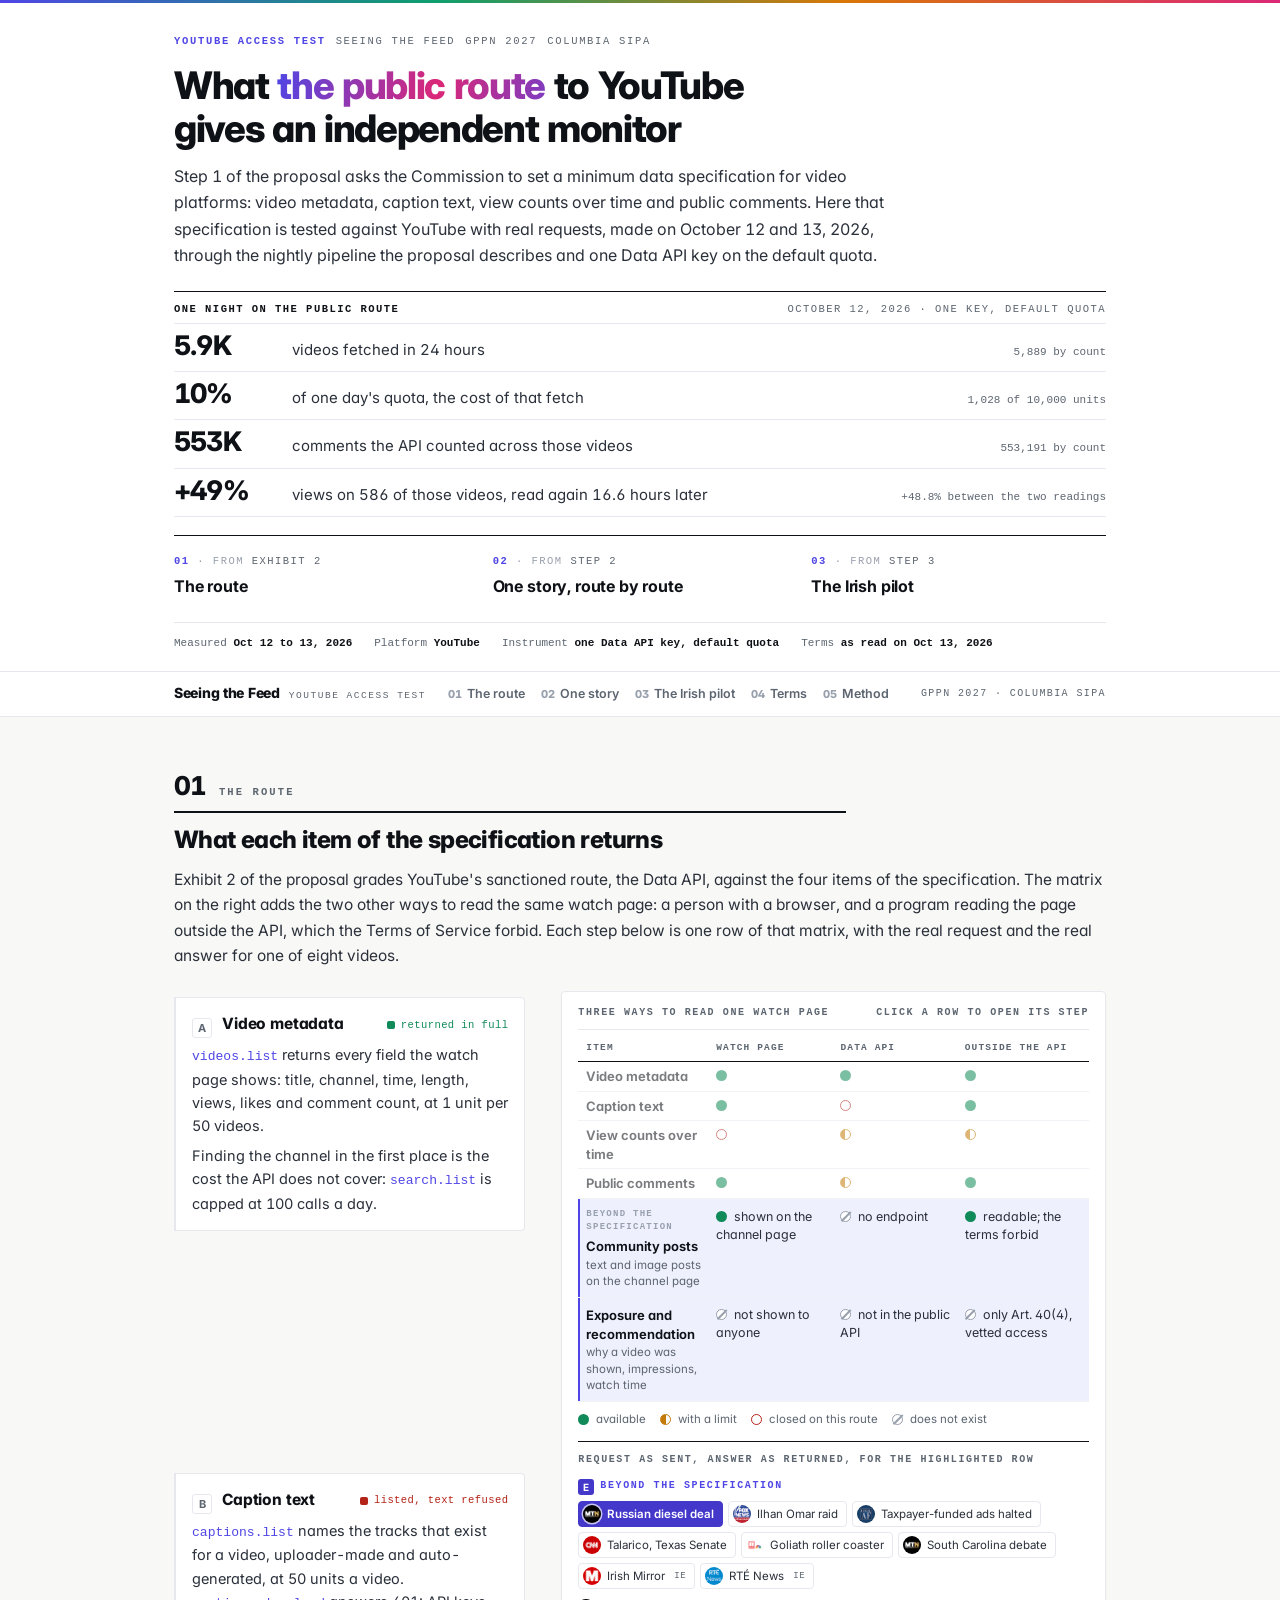
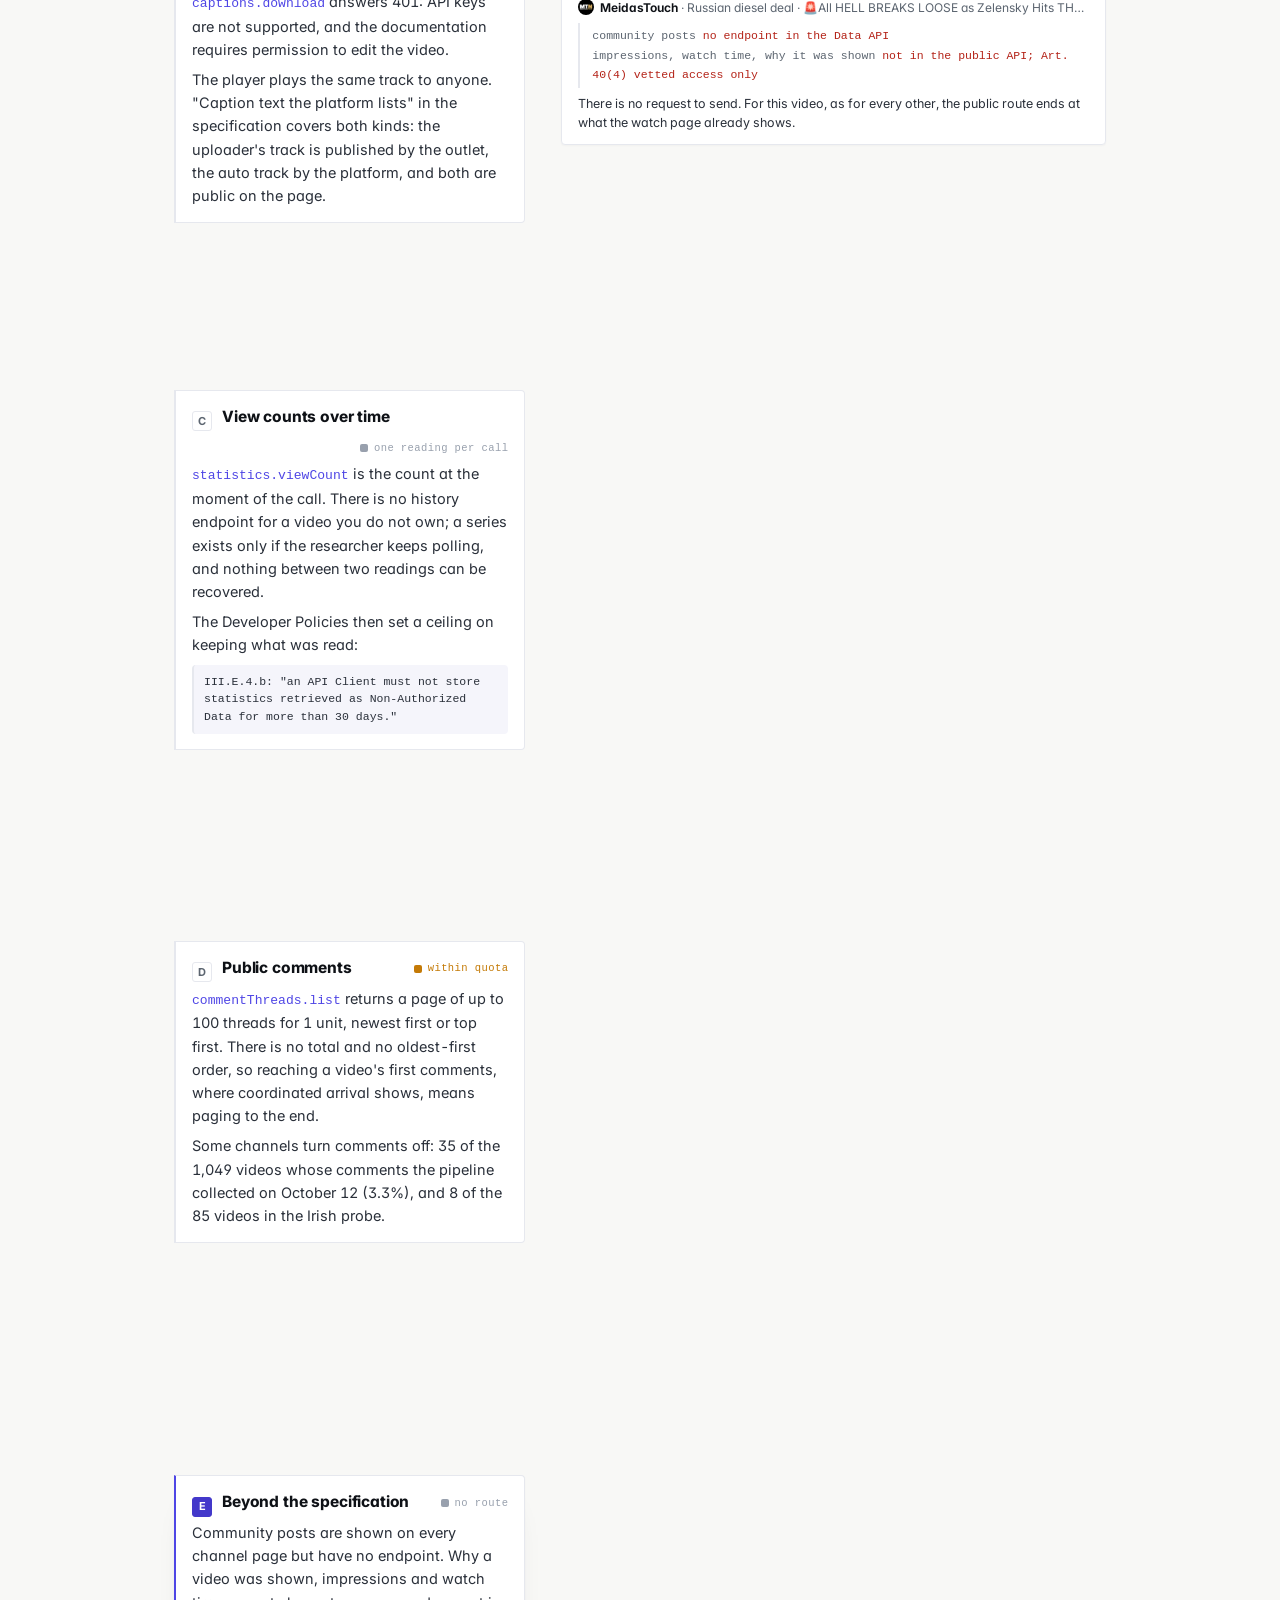
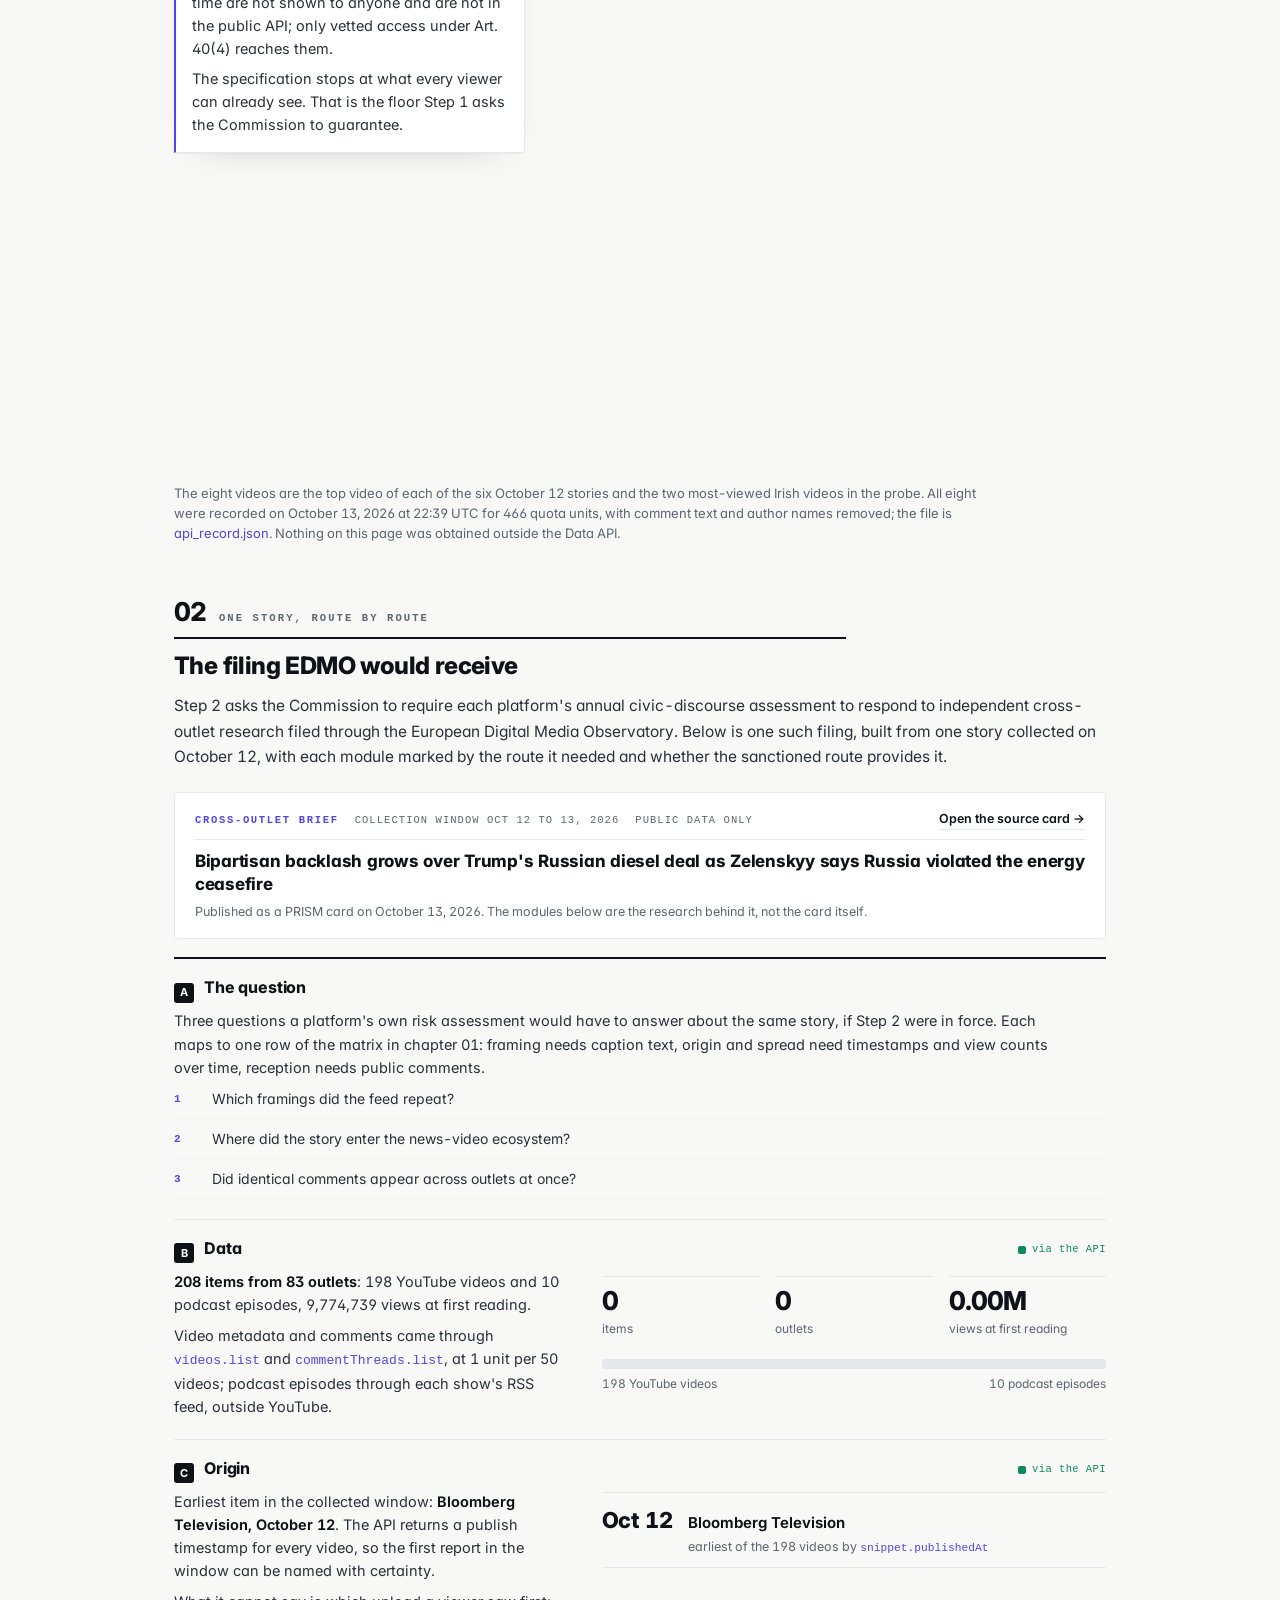
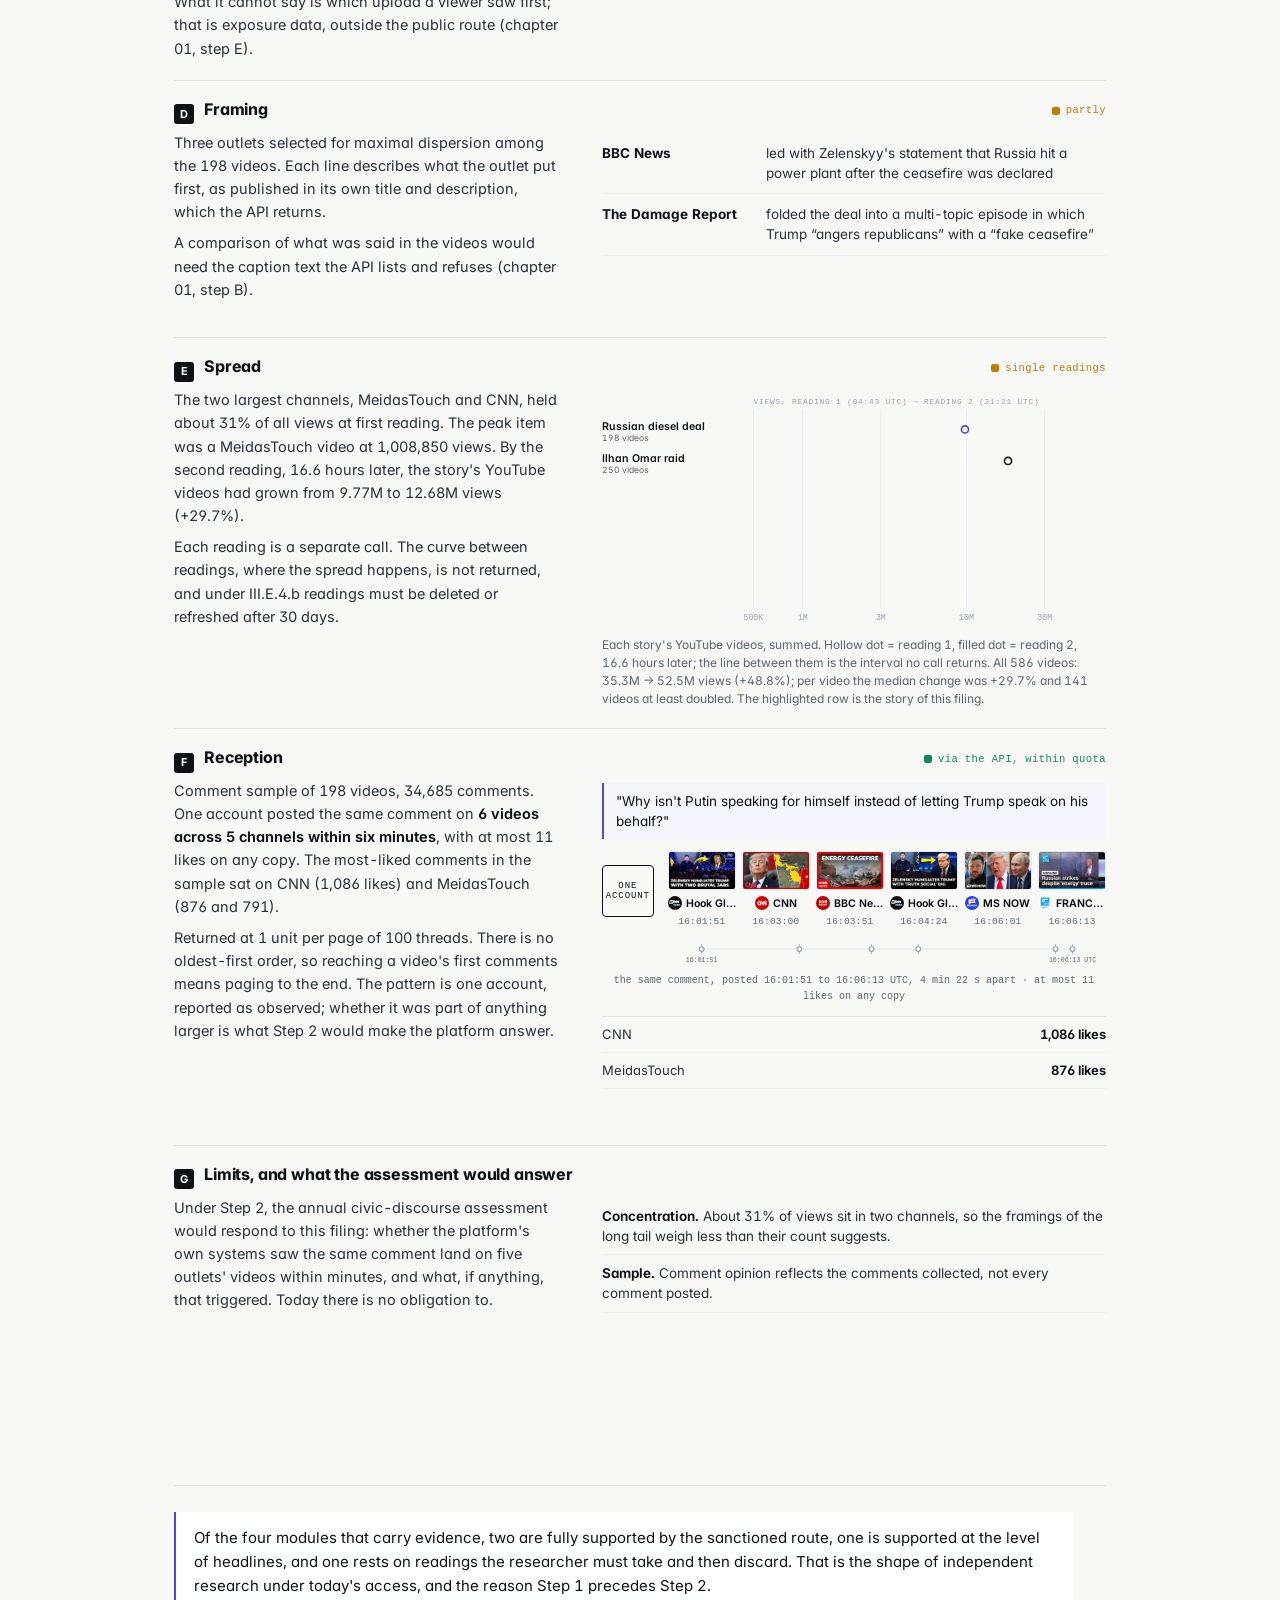
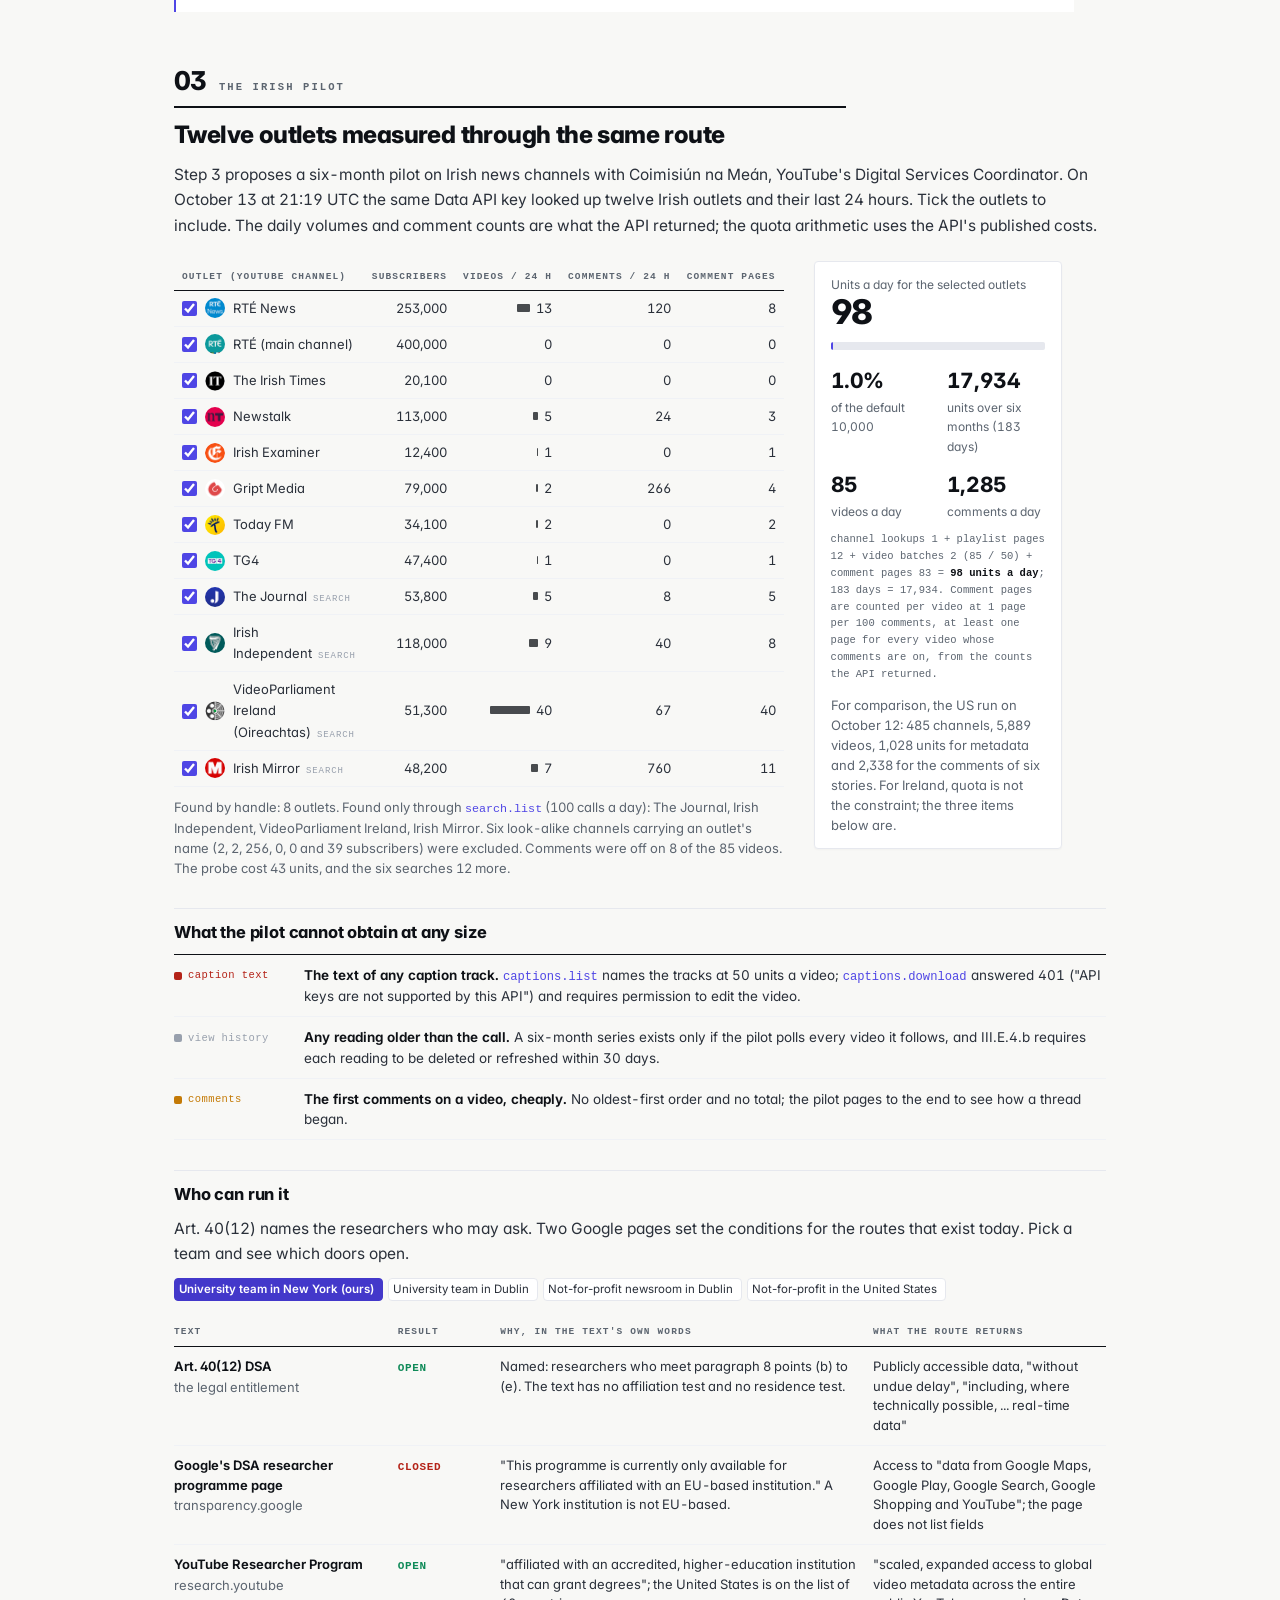
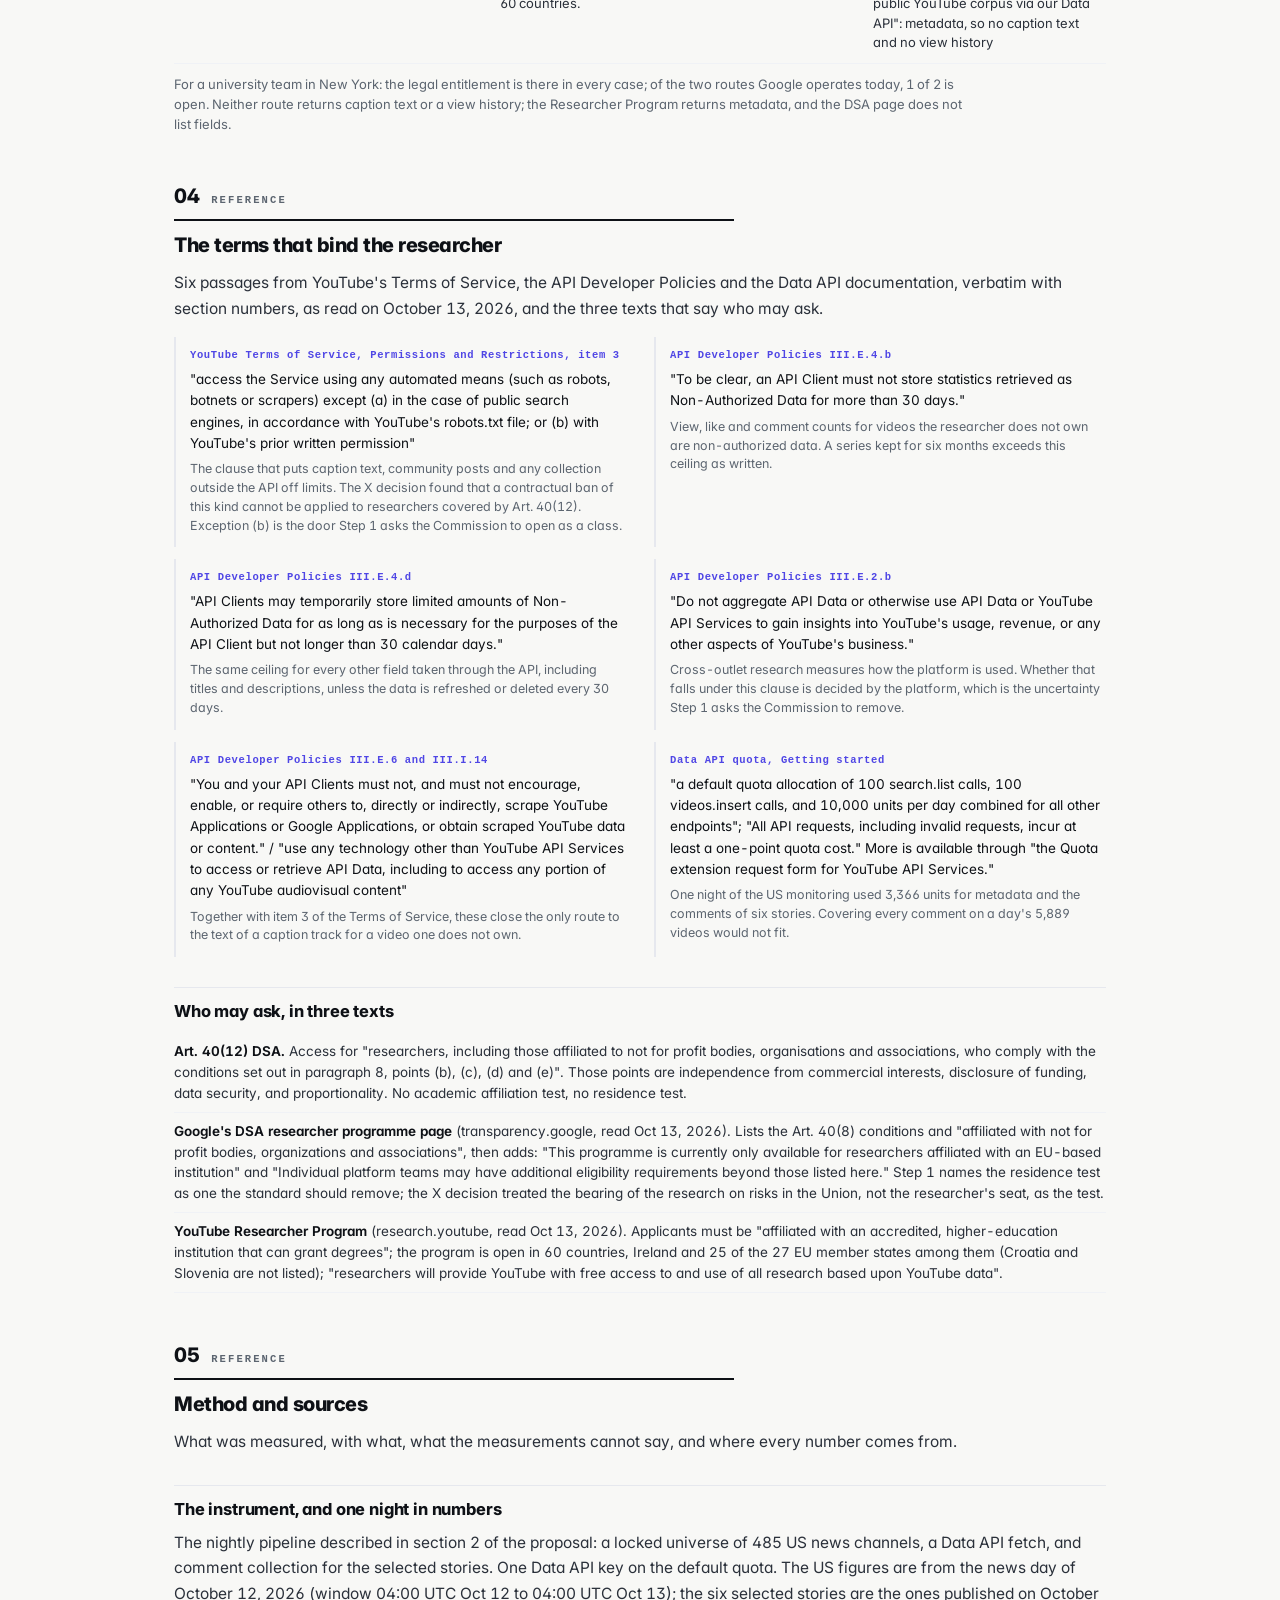
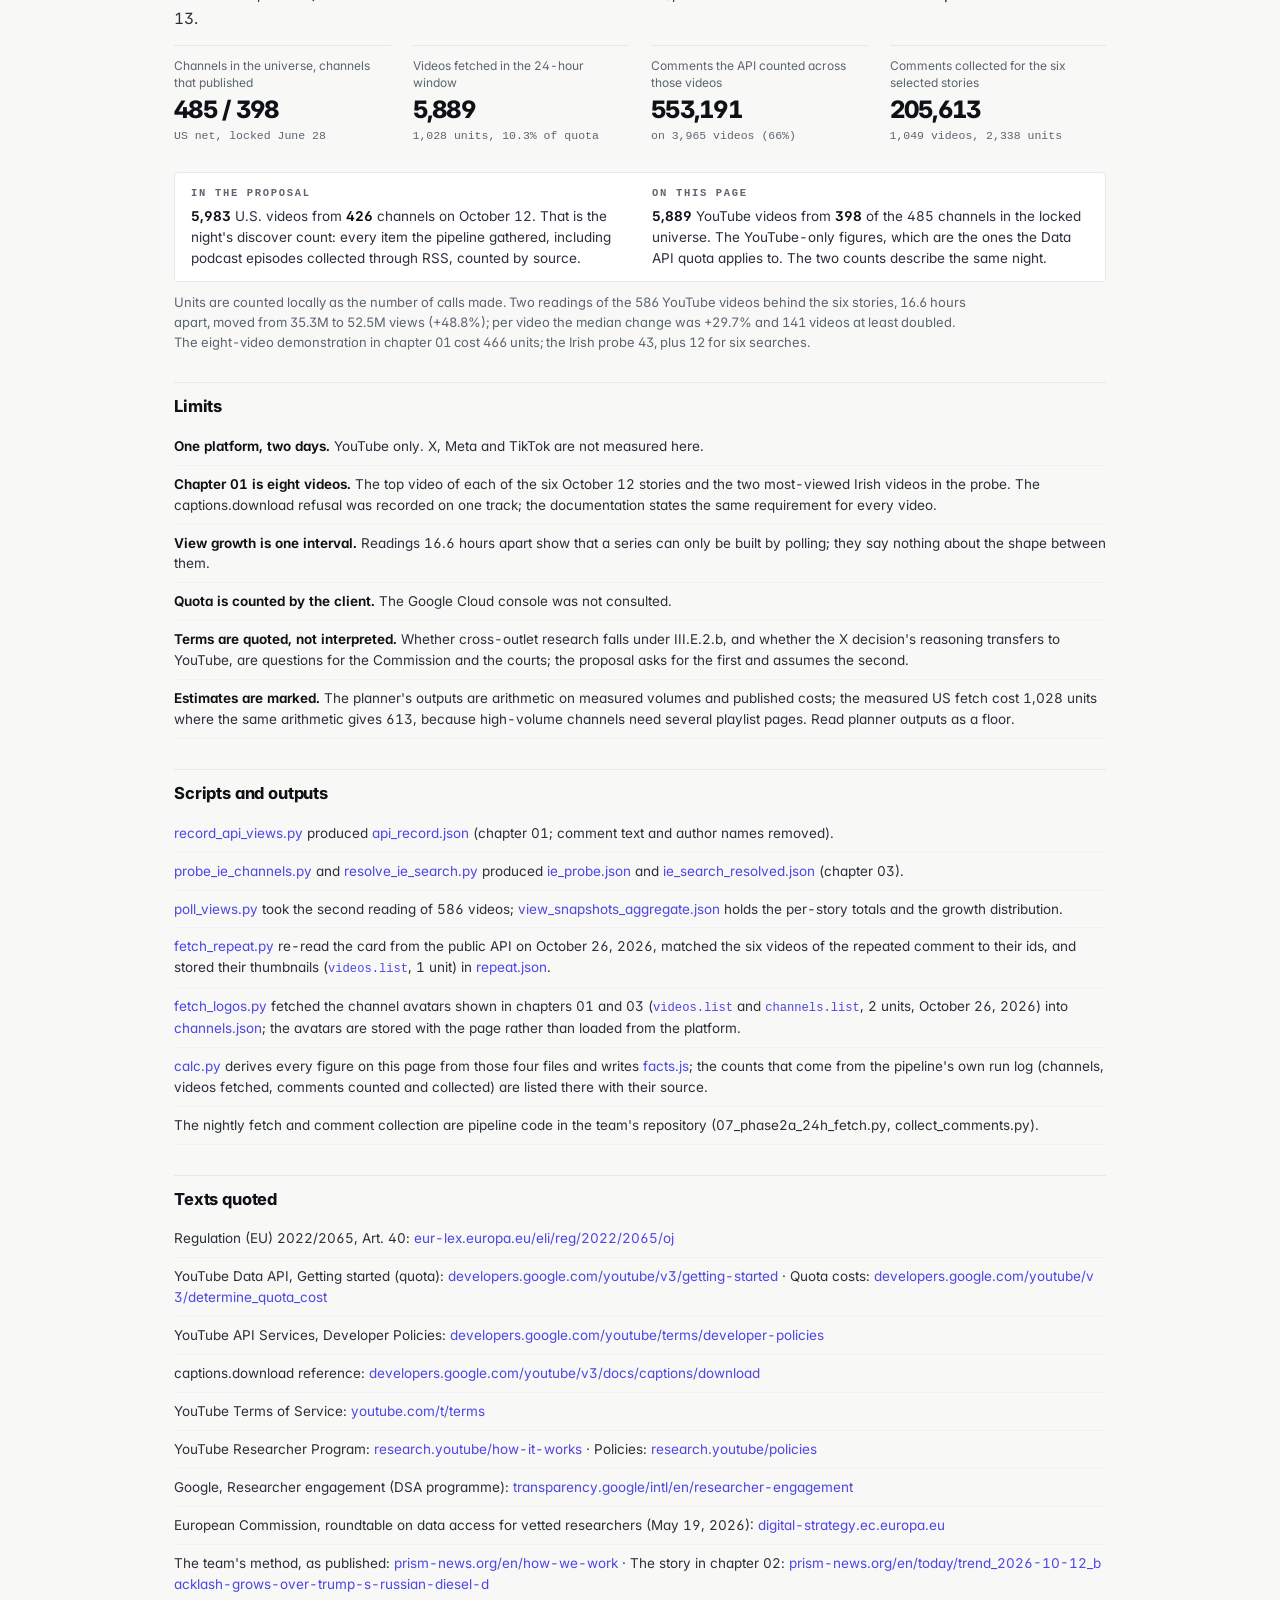
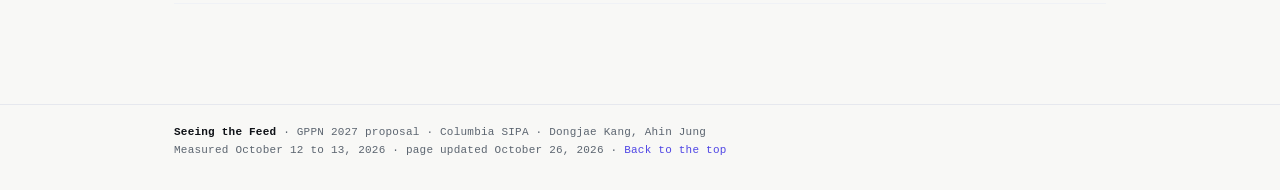
==== commit 17b4b331: "prism/gppn-2027: v4.9, page named YouTube Access Test (tab title, bar, eyebrow); anchors unchanged s" ====
--- a/prism/gppn-2027/index.html
+++ b/prism/gppn-2027/index.html
@@ -5,7 +5,7 @@
 <meta name="viewport" content="width=device-width, initial-scale=1">
 <meta name="robots" content="noindex, nofollow">
 <link rel="icon" href="data:,">
-<title>YouTube Access Ledger · Seeing the Feed</title>
+<title>YouTube Access Test · Seeing the Feed</title>
 <meta name="description" content="Evidence for the GPPN 2027 proposal Seeing the Feed: what the public route to YouTube returns for each item of the proposed data specification, one story filed route by route, and a planner for the Irish pilot. Real requests, October 12 and 13, 2026.">
 <link rel="preconnect" href="https://fonts.googleapis.com">
 <link rel="preconnect" href="https://fonts.gstatic.com" crossorigin>
@@ -17,7 +17,7 @@
 
 <header class="mast" id="top">
   <div class="wrap">
-    <div class="eyebrow"><span class="ac">Evidence</span><span>Seeing the Feed</span><span>GPPN 2027</span><span>Columbia SIPA</span></div>
+    <div class="eyebrow"><span class="ac">YouTube Access Test</span><span>Seeing the Feed</span><span>GPPN 2027</span><span>Columbia SIPA</span></div>
     <h1><span>What <em>the public route</em> to YouTube</span><span>gives an independent monitor</span></h1>
     <p class="dek">Step 1 of the proposal asks the Commission to set a minimum data specification for video platforms: video metadata, caption text, view counts over time and public comments. Here that specification is tested against YouTube with real requests, made on October 12 and 13, 2026, through the nightly pipeline the proposal describes and one Data API key on the default quota.</p>
 
@@ -39,7 +39,7 @@
 </header>
 
 <div class="bar" id="bar"><div class="in">
-  <a class="brand" href="#top"><b>Seeing the Feed</b><span>Access ledger</span></a>
+  <a class="brand" href="#top"><b>Seeing the Feed</b><span>YouTube access test</span></a>
   <nav aria-label="Sections">
     <a href="#ledger" data-sec="ledger"><b>01</b><span>The route</span></a>
     <a href="#brief" data-sec="brief"><b>02</b><span>One story</span></a>
